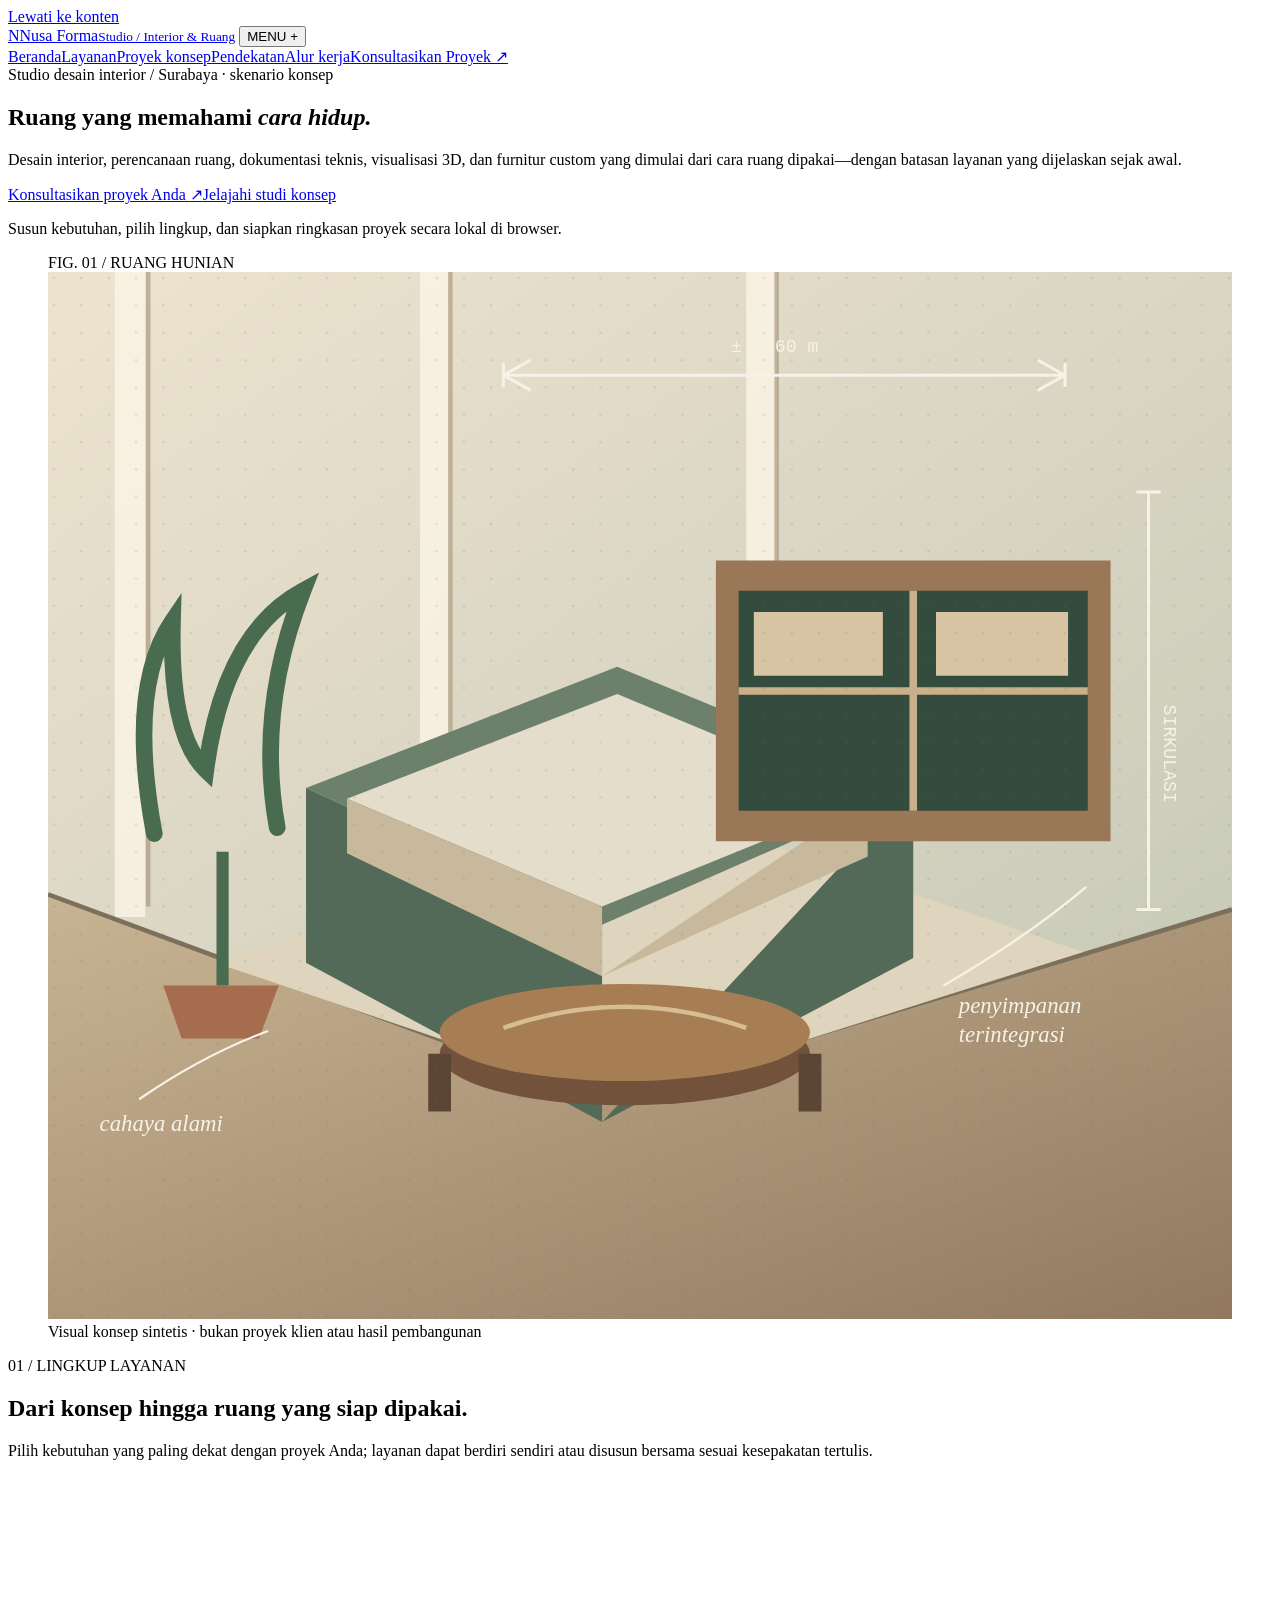
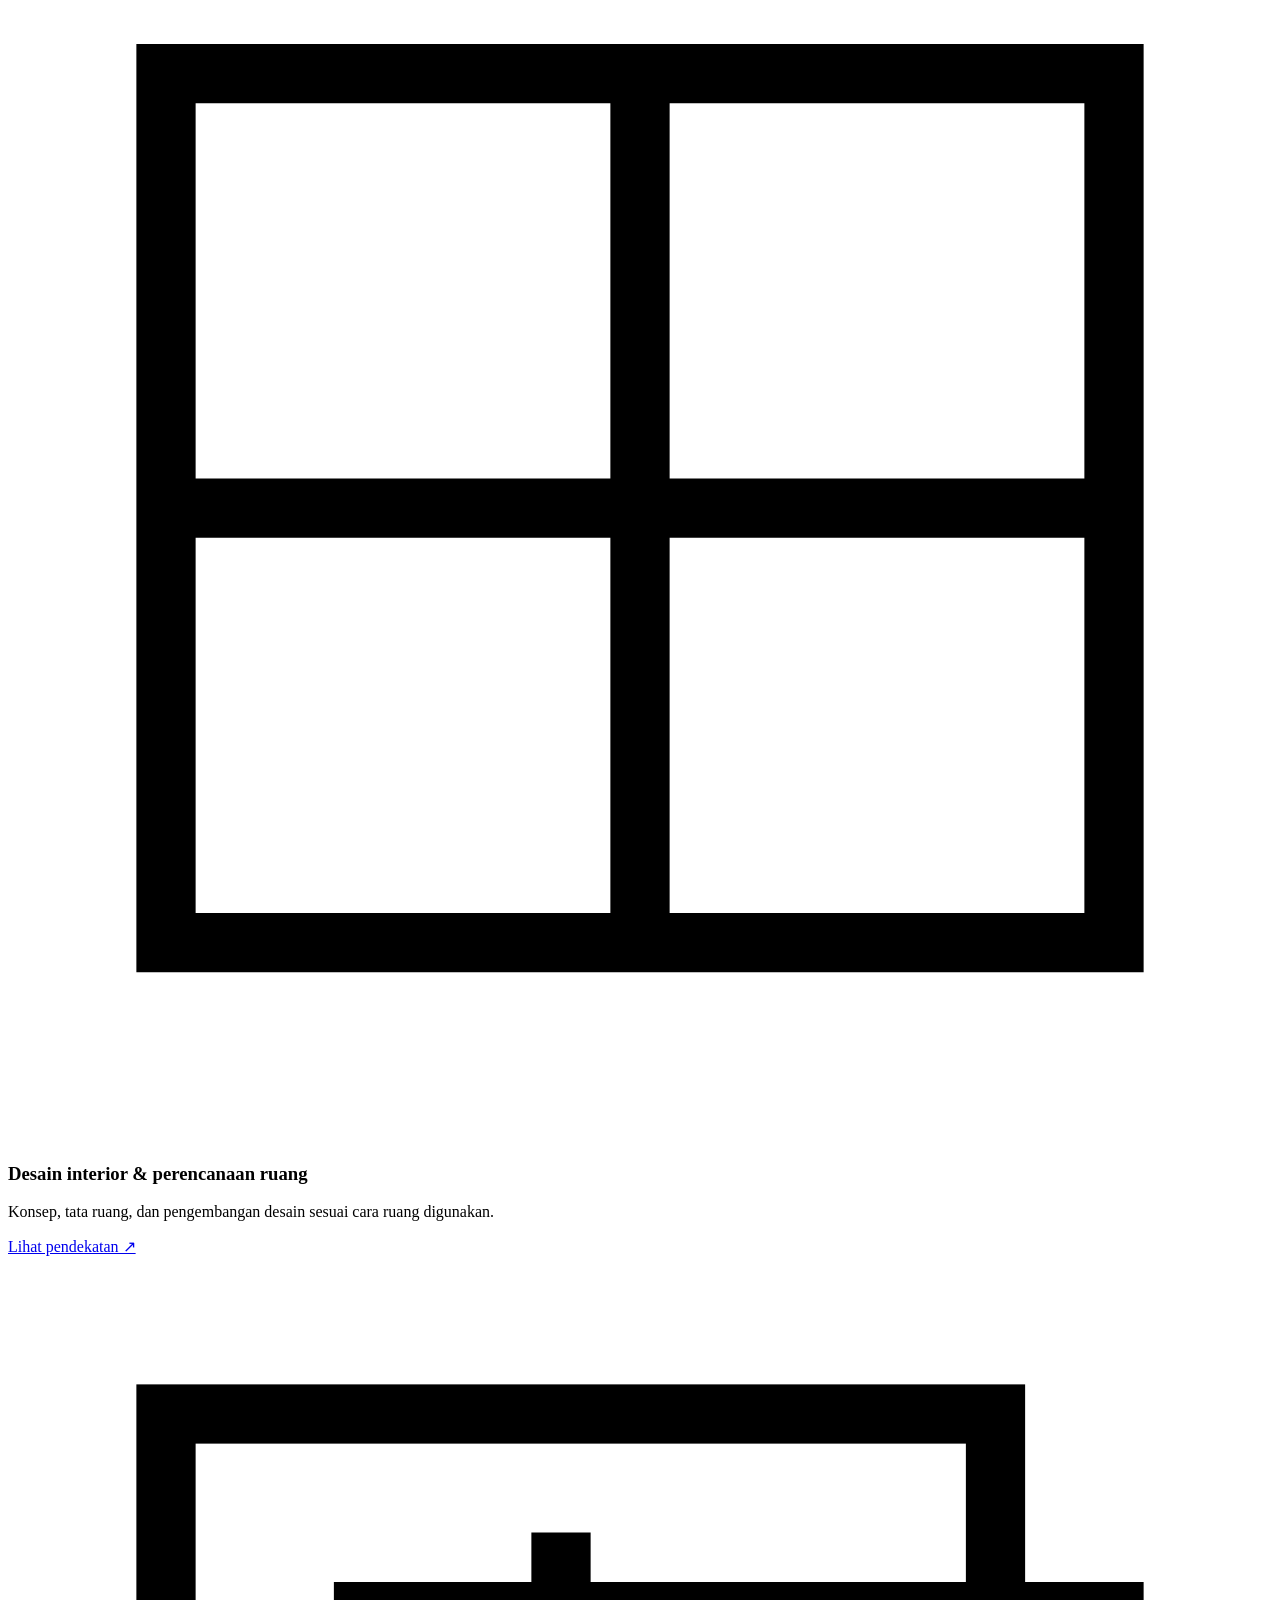
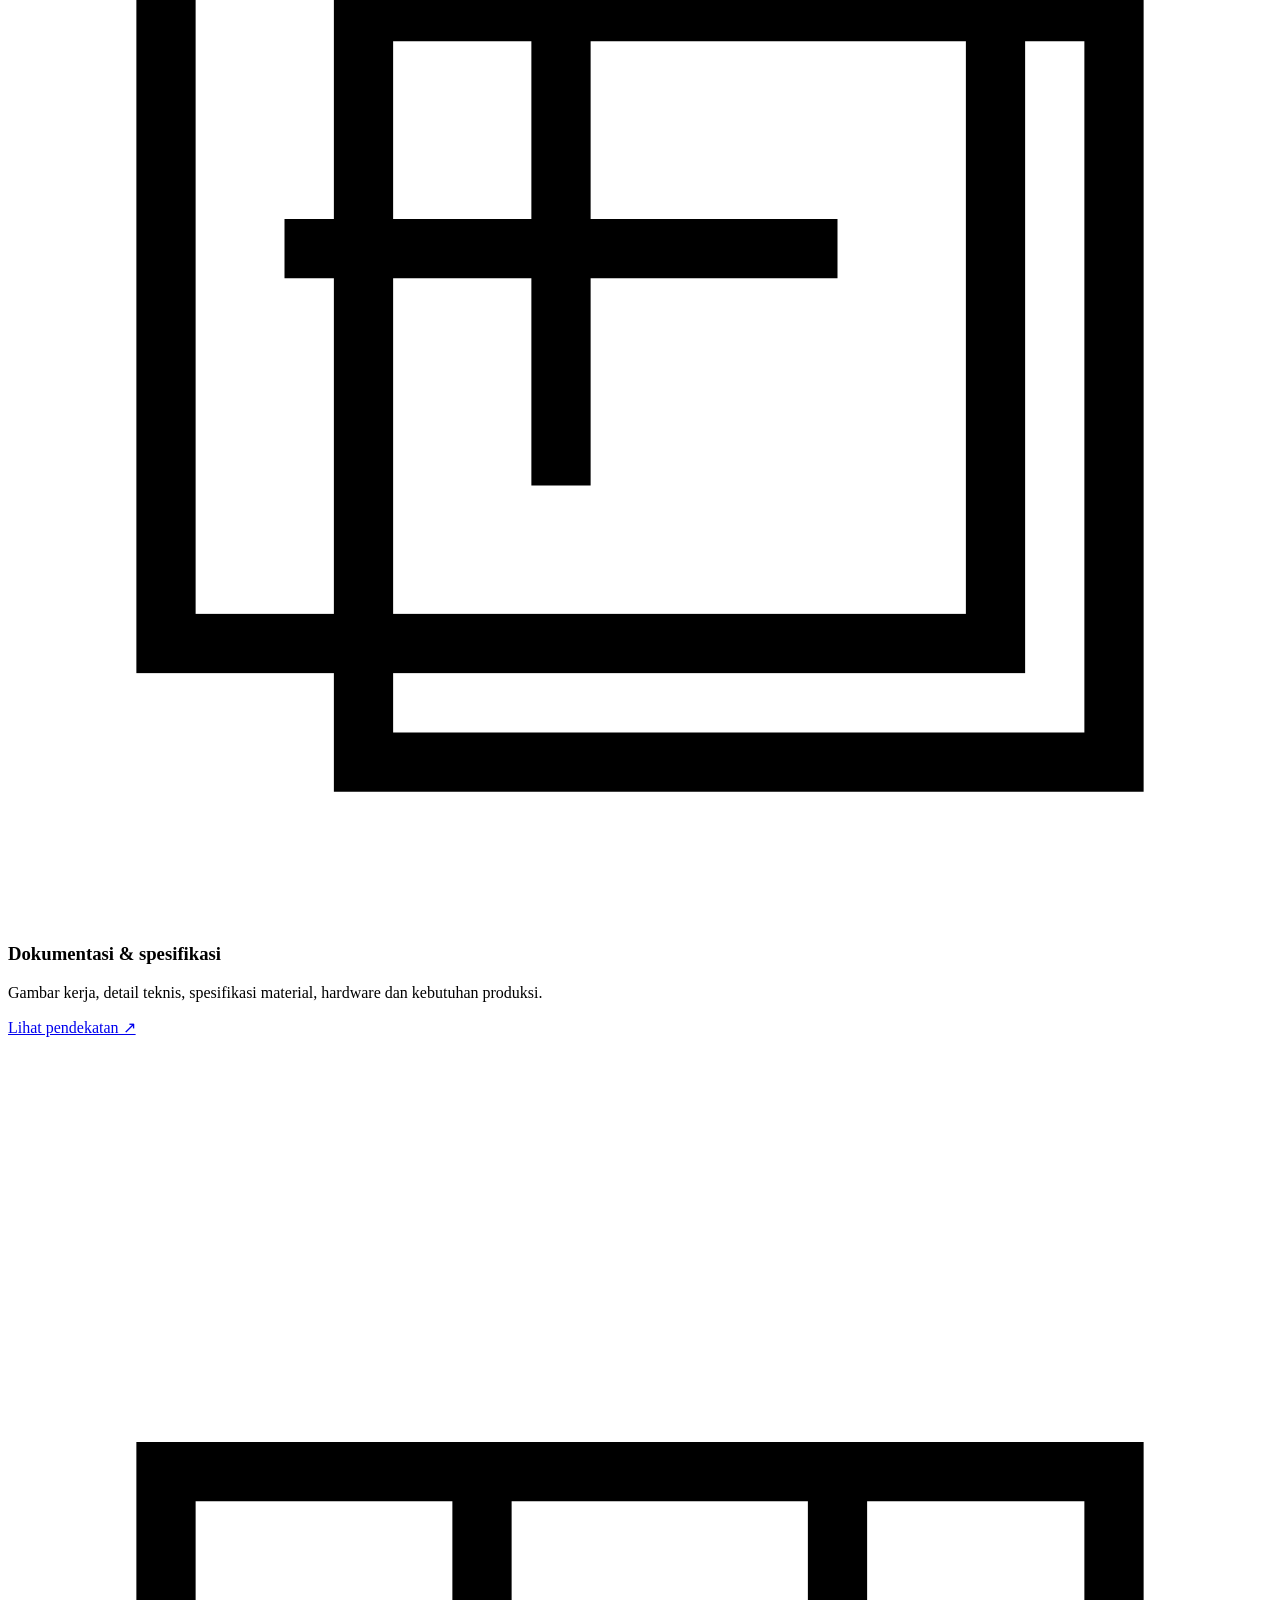
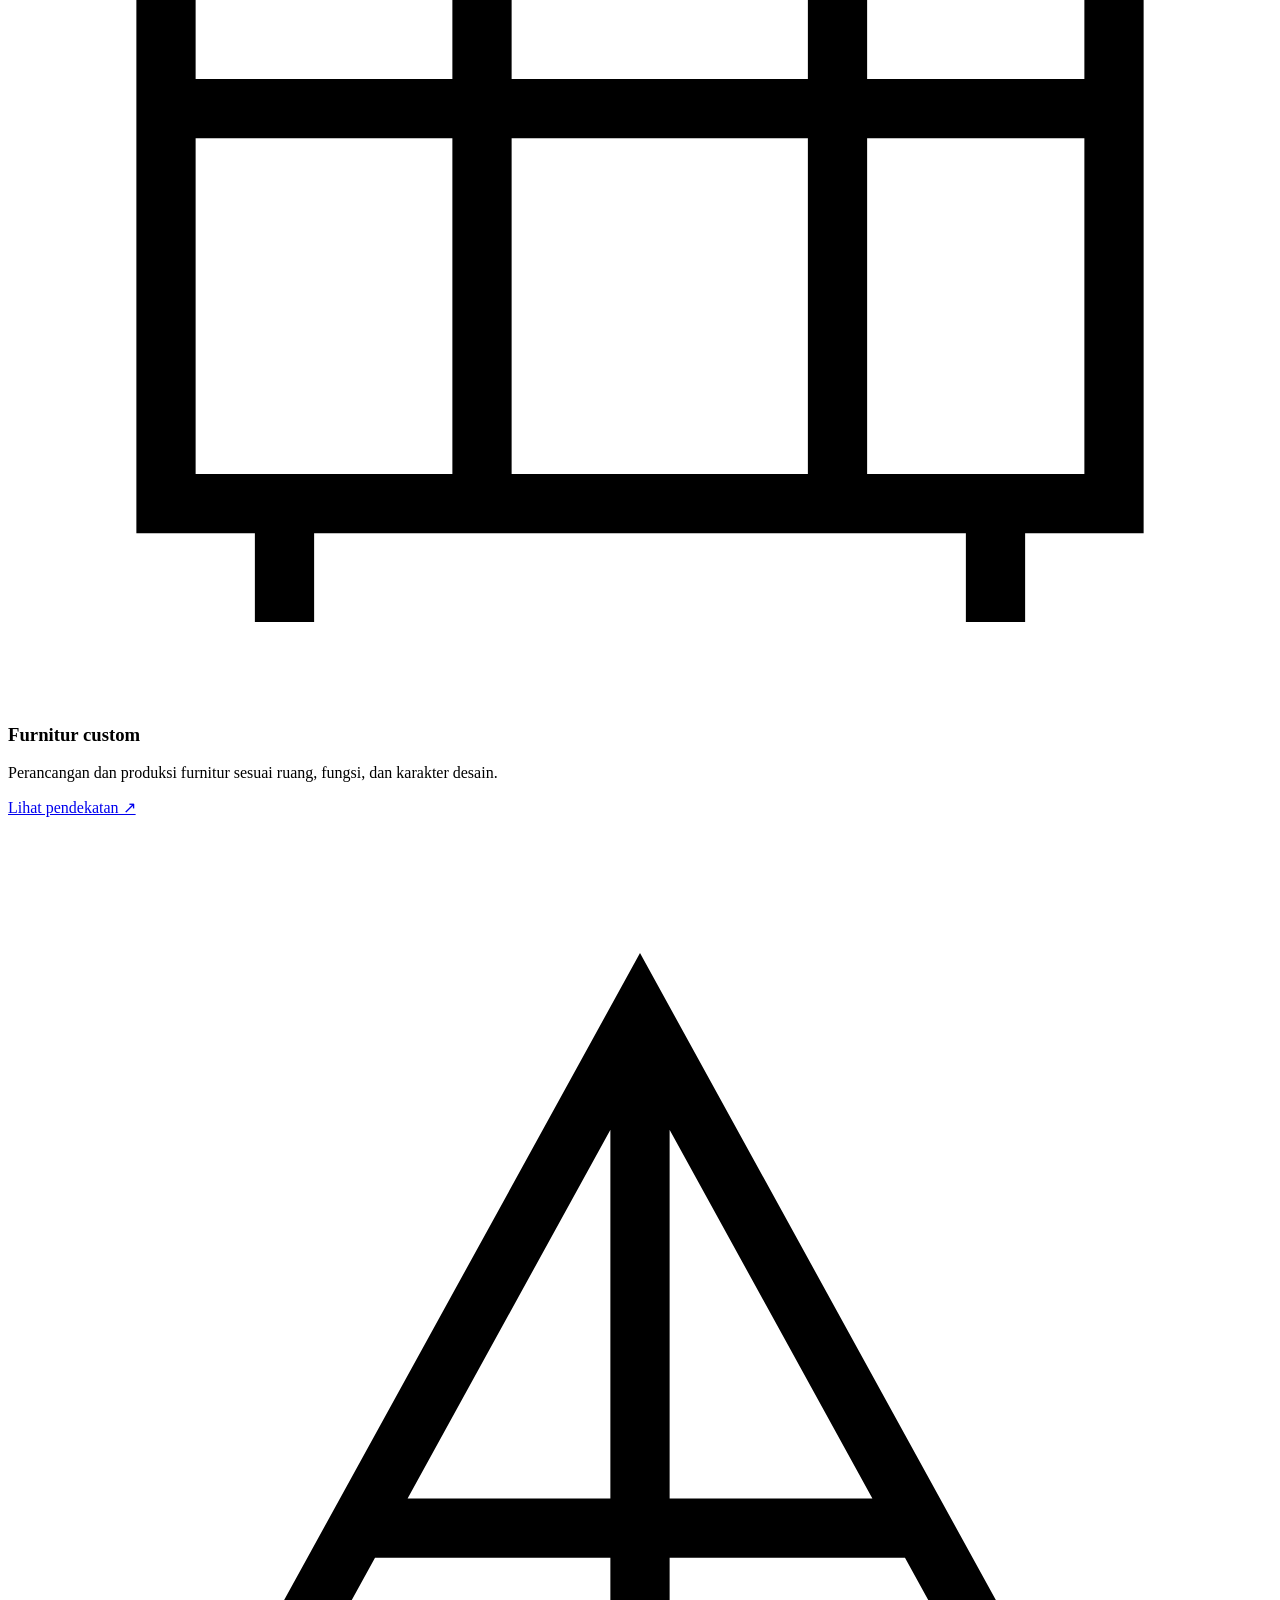
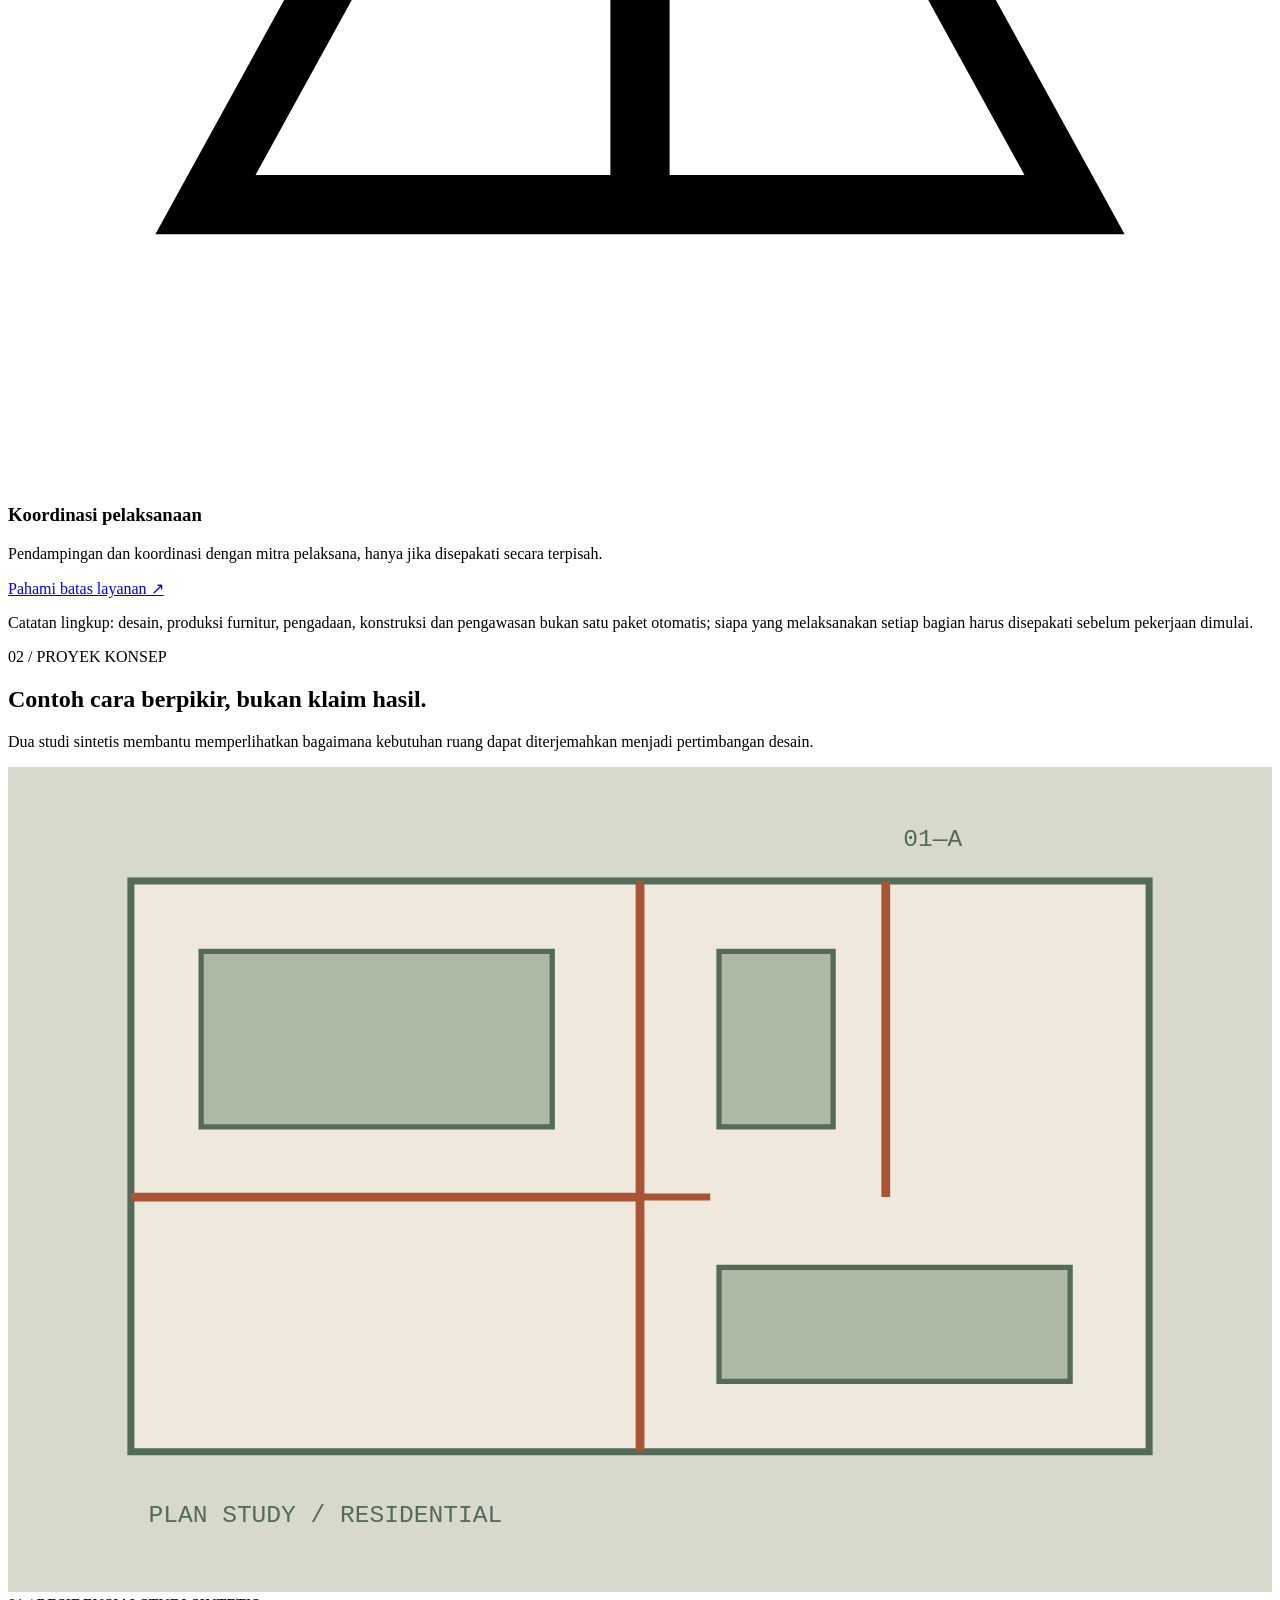
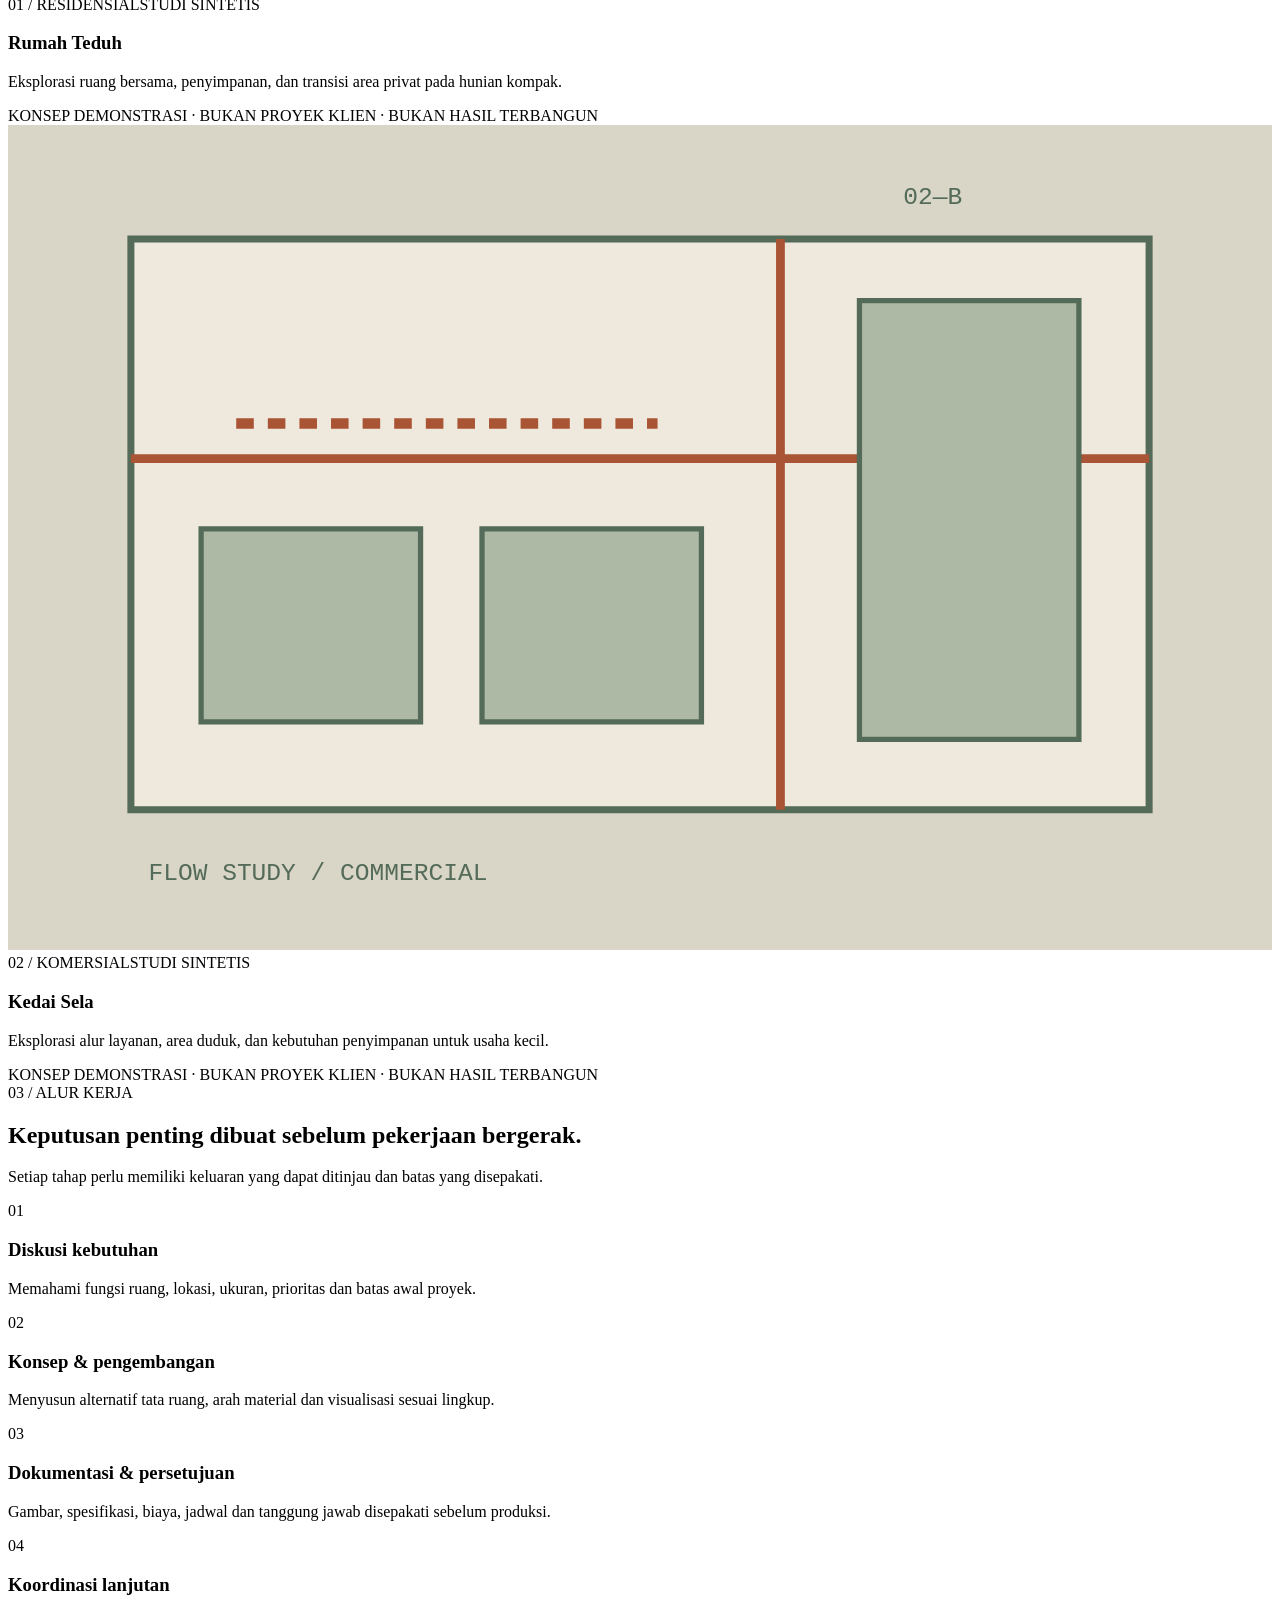
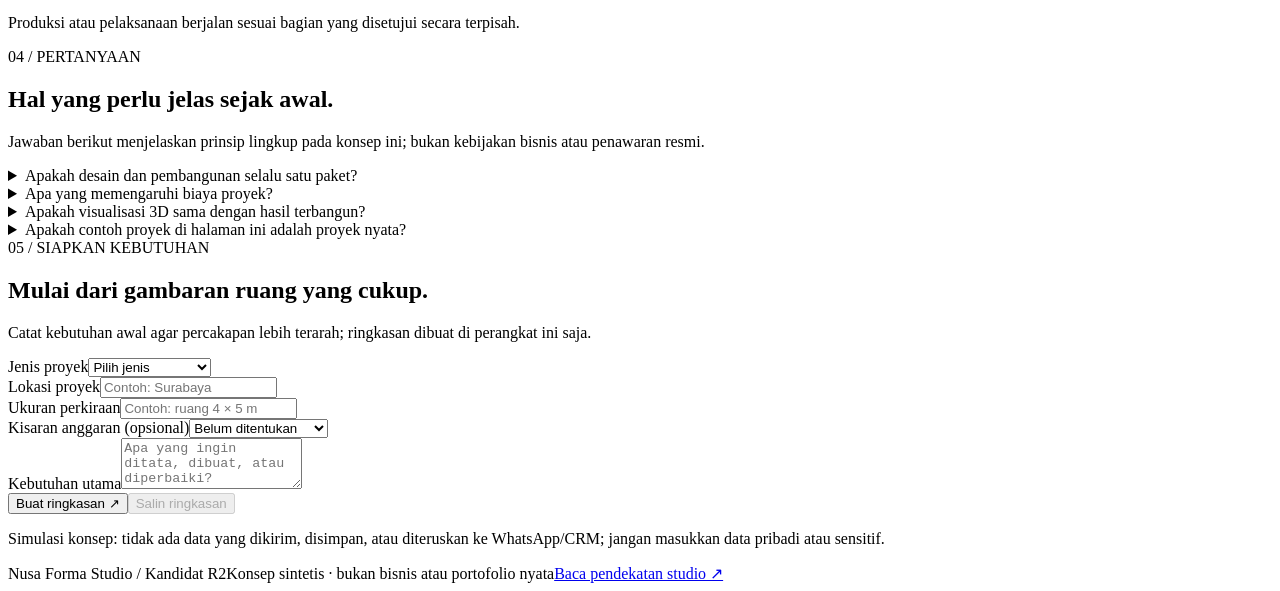
==== index.html @ 85102ec2 "R4: build index.html" ====
<!doctype html>
<html lang="id">
<head>
<meta charset="utf-8"><meta name="viewport" content="width=device-width,initial-scale=1">
<meta name="ades-r2-candidate" content="NUSA-FORMA-R2-01 / Ruang yang Memahami Cara Hidup"><meta name="robots" content="noindex,nofollow">
<meta name="ades-prd" content="NUSA-FORMA-PRD-0.1"><meta name="ades-research" content="Frozen 2026-11-23">
<meta name="description" content="Konsep desain interior, perencanaan ruang, dokumentasi teknis, visualisasi 3D dan furnitur custom dengan lingkup yang dijelaskan secara terbuka.">
<title>Nusa Forma Studio — Ruang yang Memahami Cara Hidup</title>
<link rel="stylesheet" href="styles.css">
<script src="script.js" defer></script>
</head>
<body>
<a class="skip-link" href="#main">Lewati ke konten</a>
<header class="site-header">
 <div class="wrap nav">
  <a class="wordmark" href="index.html" aria-label="Nusa Forma Studio, beranda"><span class="wordmark-symbol" aria-hidden="true"><span>N</span></span><span class="wordmark-text">Nusa Forma<small>Studio / Interior & Ruang</small></span></a>
  <button class="menu-toggle" id="menuToggle" type="button" aria-expanded="false" aria-controls="navLinks">MENU +</button>
  <nav class="nav-links" id="navLinks" aria-label="Navigasi utama">
   <a href="index.html" aria-current="page">Beranda</a><a href="/services/">Layanan</a><a href="/projects/">Proyek konsep</a><a href="/studio/">Pendekatan</a><a href="/process/">Alur kerja</a><a class="nav-cta" href="/contact/">Konsultasikan Proyek ↗</a>
  </nav>
 </div><div class="reading-line" aria-hidden="true"><span id="readingProgress"></span></div>
</header>
<main id="main">
<section class="wrap hero" id="home">
 <div class="hero-copy" data-reveal>
  <div class="eyebrow">Studio desain interior / Surabaya · skenario konsep</div>
  <h1>Ruang yang memahami <em>cara hidup.</em></h1>
  <p class="hero-lede">Desain interior, perencanaan ruang, dokumentasi teknis, visualisasi 3D, dan furnitur custom yang dimulai dari cara ruang dipakai—dengan batasan layanan yang dijelaskan sejak awal.</p>
  <div class="hero-actions"><a class="button" href="#contact">Konsultasikan proyek Anda <span aria-hidden="true">↗</span></a><a class="button secondary" href="#projects">Jelajahi studi konsep</a></div>
  <p class="hero-aside">Susun kebutuhan, pilih lingkup, dan siapkan ringkasan proyek secara lokal di browser.</p>
 </div>
 <figure class="hero-art" data-reveal>
  <span class="art-label">FIG. 01 / RUANG HUNIAN</span>
  <svg viewBox="0 0 780 690" role="img" aria-labelledby="heroTitle heroDesc">
   <title id="heroTitle">Ilustrasi ruang keluarga konseptual</title><desc id="heroDesc">Ruang keluarga dengan cahaya alami, bukaan lebar, kabinet built-in, meja rendah dan tanaman; dilengkapi garis anotasi dimensi sebagai visual konseptual.</desc>
   <defs><linearGradient id="wall" x1="0" y1="0" x2="1" y2="1"><stop stop-color="#eee3cf"/><stop offset="1" stop-color="#c5c9b7"/></linearGradient><linearGradient id="floor" x1="0" y1="0" x2="1" y2="1"><stop stop-color="#c8b493"/><stop offset="1" stop-color="#92795e"/></linearGradient><pattern id="texture" width="18" height="18" patternUnits="userSpaceOnUse"><circle cx="4" cy="4" r=".8" fill="#61725f" opacity=".18"/></pattern></defs>
   <rect width="780" height="690" fill="#d5d8ca"/><path d="M0 0H780V420L365 545 0 410Z" fill="url(#wall)"/>
   <path d="M54 0V425M255 0V485M470 0V450" stroke="#fbf4e5" stroke-width="20" opacity=".85"/><path d="M66 0V418M265 0V480M480 0V445" stroke="#9b886c" stroke-width="3" opacity=".55"/>
   <path d="M0 410 365 545 780 420V690H0Z" fill="url(#floor)"/><path d="M0 410 365 545 780 420" fill="none" stroke="#7b705c" stroke-width="3"/>
   <path d="M110 455 376 545 682 448 410 355Z" fill="#dfd4bd"/><path d="M170 340 375 260 570 340 365 430Z" fill="#6c806c"/><path d="M170 340V455L365 560V430M570 340V452L365 560" fill="#526a57"/><path d="M197 347 375 278 540 347 365 418Z" fill="#e5ddcb"/><path d="M197 347V383L365 464V418M540 347V385L365 464" fill="#c9b99c"/>
   <path d="M440 190H700V375H440Z" fill="#9a7757"/><path d="M455 210H685V355H455Z" fill="#344c3d"/><path d="M455 276H685M570 210V355" stroke="#c7b08a" stroke-width="5"/><path d="M465 224H550V266H465ZM585 224H672V266H585Z" fill="#d7c4a3"/>
   <ellipse cx="380" cy="515" rx="122" ry="34" fill="#72523b"/><path d="M258 515V553M502 515V553" stroke="#5b4635" stroke-width="15"/><ellipse cx="380" cy="501" rx="122" ry="32" fill="#a77d54"/><path d="M300 498Q380 470 460 498" fill="none" stroke="#d7bd94" stroke-width="3"/>
   <path d="M70 370q-18-96 12-140q-2 75 22 98q12-90 64-118q-31 79-17 156" fill="none" stroke="#496b4f" stroke-width="11" stroke-linecap="round"/><path d="M115 382V470" stroke="#496b4f" stroke-width="8"/><path d="M76 470H152L139 505H88Z" fill="#a56c4d"/>
   <rect width="780" height="690" fill="url(#texture)"/>
   <g stroke="#f7f2e8" stroke-width="2" fill="none"><path d="M300 68H670M300 60V76M670 60V76"/><path d="M300 68 318 58M300 68 318 78M670 68 652 58M670 68 652 78"/><path d="M725 145V420M717 145H733M717 420H733"/></g>
   <g fill="#f7f2e8" font-family="monospace" font-size="12"><text x="450" y="53">± 3.60 m</text><text x="735" y="285" transform="rotate(90 735 285)">SIRKULASI</text></g>
   <g stroke="#f7f2e8" stroke-width="1.5" fill="none"><path d="M590 470Q645 438 684 405"/><path d="M60 545Q102 516 145 500"/></g><g fill="#f7f2e8" font-family="Georgia,serif" font-style="italic" font-size="15"><text x="600" y="488">penyimpanan</text><text x="600" y="507">terintegrasi</text><text x="34" y="566">cahaya alami</text></g>
  </svg>
  <figcaption class="art-caption">Visual konsep sintetis · bukan proyek klien atau hasil pembangunan</figcaption>
 </figure>
</section>

<section class="band" id="services">
 <div class="wrap">
  <div class="section-heading"><div class="section-index">01 / LINGKUP LAYANAN</div><div><h2>Dari konsep hingga ruang yang siap dipakai.</h2><p>Pilih kebutuhan yang paling dekat dengan proyek Anda; layanan dapat berdiri sendiri atau disusun bersama sesuai kesepakatan tertulis.</p></div></div>
  <div class="service-grid">
   <article class="service-card" data-reveal><div class="service-icon"><svg viewBox="0 0 32 32" fill="none" stroke="currentColor" stroke-width="1.5"><path d="M4 5h24v22H4zM4 16h12V5M16 16h12M16 16v11"/></svg></div><h3>Desain interior & perencanaan ruang</h3><p>Konsep, tata ruang, dan pengembangan desain sesuai cara ruang digunakan.</p><a class="text-link" href="studio.html#scope">Lihat pendekatan ↗</a></article>
   <article class="service-card" data-reveal><div class="service-icon"><svg viewBox="0 0 32 32" fill="none" stroke="currentColor" stroke-width="1.5"><rect x="4" y="4" width="21" height="21"/><path d="M9 9h19v19H9zM7 15h14M14 7v14"/></svg></div><h3>Dokumentasi & spesifikasi</h3><p>Gambar kerja, detail teknis, spesifikasi material, hardware dan kebutuhan produksi.</p><a class="text-link" href="studio.html#scope">Lihat pendekatan ↗</a></article>
   <article class="service-card" data-reveal><div class="service-icon"><svg viewBox="0 0 32 32" fill="none" stroke="currentColor" stroke-width="1.5"><path d="M4 11h24v16H4zM4 17h24M12 11v16M21 11v16M7 27v3M25 27v3"/></svg></div><h3>Furnitur custom</h3><p>Perancangan dan produksi furnitur sesuai ruang, fungsi, dan karakter desain.</p><a class="text-link" href="studio.html#scope">Lihat pendekatan ↗</a></article>
   <article class="service-card" data-reveal><div class="service-icon"><svg viewBox="0 0 32 32" fill="none" stroke="currentColor" stroke-width="1.5"><path d="M5 25 16 5l11 20H5ZM16 5v20M9 18h14"/></svg></div><h3>Koordinasi pelaksanaan</h3><p>Pendampingan dan koordinasi dengan mitra pelaksana, hanya jika disepakati secara terpisah.</p><a class="text-link" href="studio.html#scope">Pahami batas layanan ↗</a></article>
  </div>
  <p class="scope-note">Catatan lingkup: desain, produksi furnitur, pengadaan, konstruksi dan pengawasan bukan satu paket otomatis; siapa yang melaksanakan setiap bagian harus disepakati sebelum pekerjaan dimulai.</p>
 </div>
</section>

<section class="band" id="projects">
 <div class="wrap">
  <div class="section-heading"><div class="section-index">02 / PROYEK KONSEP</div><div><h2>Contoh cara berpikir, bukan klaim hasil.</h2><p>Dua studi sintetis membantu memperlihatkan bagaimana kebutuhan ruang dapat diterjemahkan menjadi pertimbangan desain.</p></div></div>
  <div class="project-grid">
   <article class="project-card" data-reveal><div class="project-visual"><svg viewBox="0 0 720 470" role="img" aria-labelledby="homeProjectTitle"><title id="homeProjectTitle">Diagram konseptual Rumah Teduh</title><rect width="720" height="470" fill="#d7d9cd"/><path d="M70 65H650V390H70Z" fill="#eee9dc" stroke="#536b58" stroke-width="4"/><path d="M360 65V390M70 245H360M500 65V245" stroke="#a95434" stroke-width="5"/><path d="M110 105H310V205H110ZM405 105H470V205H405ZM405 285H605V350H405Z" fill="#aeb9a5" stroke="#536b58" stroke-width="3"/><path d="M360 245h40M360 225v40" stroke="#a95434" stroke-width="4"/><g fill="#536b58" font-family="monospace" font-size="14"><text x="80" y="430">PLAN STUDY / RESIDENTIAL</text><text x="510" y="45">01—A</text></g></svg></div><div class="project-copy"><div class="project-meta"><span>01 / RESIDENSIAL</span><span>STUDI SINTETIS</span></div><h3>Rumah Teduh</h3><p>Eksplorasi ruang bersama, penyimpanan, dan transisi area privat pada hunian kompak.</p><div class="demo-label">KONSEP DEMONSTRASI · BUKAN PROYEK KLIEN · BUKAN HASIL TERBANGUN</div></div></article>
   <article class="project-card" data-reveal><div class="project-visual"><svg viewBox="0 0 720 470" role="img" aria-labelledby="commercialProjectTitle"><title id="commercialProjectTitle">Diagram konseptual Kedai Sela</title><rect width="720" height="470" fill="#d9d5c7"/><path d="M70 65H650V390H70Z" fill="#eee9dc" stroke="#536b58" stroke-width="4"/><path d="M70 190H650M440 65V390" stroke="#a95434" stroke-width="5"/><path d="M110 230H235V340H110ZM270 230H395V340H270ZM485 100H610V350H485Z" fill="#aeb9a5" stroke="#536b58" stroke-width="3"/><path d="M130 170H370" stroke="#a95434" stroke-width="6" stroke-dasharray="10 8"/><g fill="#536b58" font-family="monospace" font-size="14"><text x="80" y="430">FLOW STUDY / COMMERCIAL</text><text x="510" y="45">02—B</text></g></svg></div><div class="project-copy"><div class="project-meta"><span>02 / KOMERSIAL</span><span>STUDI SINTETIS</span></div><h3>Kedai Sela</h3><p>Eksplorasi alur layanan, area duduk, dan kebutuhan penyimpanan untuk usaha kecil.</p><div class="demo-label">KONSEP DEMONSTRASI · BUKAN PROYEK KLIEN · BUKAN HASIL TERBANGUN</div></div></article>
  </div>
 </div>
</section>

<section class="band" id="process">
 <div class="wrap">
  <div class="section-heading"><div class="section-index">03 / ALUR KERJA</div><div><h2>Keputusan penting dibuat sebelum pekerjaan bergerak.</h2><p>Setiap tahap perlu memiliki keluaran yang dapat ditinjau dan batas yang disepakati.</p></div></div>
  <div class="process-grid">
   <article class="process-step" data-reveal><span class="number">01</span><h3>Diskusi kebutuhan</h3><p>Memahami fungsi ruang, lokasi, ukuran, prioritas dan batas awal proyek.</p></article>
   <article class="process-step" data-reveal><span class="number">02</span><h3>Konsep & pengembangan</h3><p>Menyusun alternatif tata ruang, arah material dan visualisasi sesuai lingkup.</p></article>
   <article class="process-step" data-reveal><span class="number">03</span><h3>Dokumentasi & persetujuan</h3><p>Gambar, spesifikasi, biaya, jadwal dan tanggung jawab disepakati sebelum produksi.</p></article>
   <article class="process-step" data-reveal><span class="number">04</span><h3>Koordinasi lanjutan</h3><p>Produksi atau pelaksanaan berjalan sesuai bagian yang disetujui secara terpisah.</p></article>
  </div>
 </div>
</section>

<section class="band" id="faq">
 <div class="wrap">
  <div class="section-heading"><div class="section-index">04 / PERTANYAAN</div><div><h2>Hal yang perlu jelas sejak awal.</h2><p>Jawaban berikut menjelaskan prinsip lingkup pada konsep ini; bukan kebijakan bisnis atau penawaran resmi.</p></div></div>
  <div class="faq-list">
   <details><summary>Apakah desain dan pembangunan selalu satu paket?</summary><p>Tidak. Konsultasi, desain, dokumentasi, produksi furnitur, dan koordinasi pelaksanaan dapat menjadi lingkup berbeda; setiap bagian perlu dijelaskan dan disetujui.</p></details>
   <details><summary>Apa yang memengaruhi biaya proyek?</summary><p>Ukuran ruang, kompleksitas, tingkat detail, material, hardware, furnitur custom, kondisi lokasi dan kebutuhan pelaksanaan. Angka final hanya dapat ditentukan setelah lingkup dipahami.</p></details>
   <details><summary>Apakah visualisasi 3D sama dengan hasil terbangun?</summary><p>Tidak. Visualisasi membantu menjelaskan konsep dan keputusan desain; hasil fisik bergantung pada spesifikasi, material, proses produksi dan pelaksanaan yang disepakati.</p></details>
   <details><summary>Apakah contoh proyek di halaman ini adalah proyek nyata?</summary><p>Bukan. Rumah Teduh dan Kedai Sela adalah konsep demonstrasi sintetis, bukan proyek klien dan bukan dokumentasi hasil terbangun.</p></details>
  </div>
 </div>
</section>

<section class="contact-band" id="contact">
 <div class="wrap contact-layout">
  <div><div class="section-index">05 / SIAPKAN KEBUTUHAN</div><h2>Mulai dari gambaran ruang yang cukup.</h2><p class="intro">Catat kebutuhan awal agar percakapan lebih terarah; ringkasan dibuat di perangkat ini saja.</p></div>
  <div class="inquiry-form" id="inquiryForm" role="group" aria-label="Persiapan ringkasan kebutuhan proyek">
   <div class="field"><label for="projectType">Jenis proyek</label><select id="projectType" required><option value="">Pilih jenis</option><option>Hunian</option><option>Ruang komersial</option><option>Furnitur custom</option><option>Konsultasi awal</option></select></div>
   <div class="field"><label for="location">Lokasi proyek</label><input id="location" type="text" placeholder="Contoh: Surabaya" required></div>
   <div class="field"><label for="size">Ukuran perkiraan</label><input id="size" type="text" placeholder="Contoh: ruang 4 × 5 m" required></div>
   <div class="field"><label for="budget">Kisaran anggaran (opsional)</label><select id="budget"><option value="">Belum ditentukan</option><option>Di bawah Rp25 juta</option><option>Rp25–50 juta</option><option>Rp50–100 juta</option><option>Di atas Rp100 juta</option><option>Ingin dibahas dulu</option></select></div>
   <div class="field full"><label for="needs">Kebutuhan utama</label><textarea id="needs" rows="3" placeholder="Apa yang ingin ditata, dibuat, atau diperbaiki?" required></textarea></div>
   <div class="inquiry-actions"><button class="button" id="makeSummary" type="button">Buat ringkasan ↗</button><button class="button secondary" id="copySummary" type="button" disabled>Salin ringkasan</button></div>
   <output class="form-status" id="formStatus" aria-live="polite"></output>
   <pre class="inquiry-result" id="inquiryResult" tabindex="-1" hidden></pre>
   <p class="privacy-note">Simulasi konsep: tidak ada data yang dikirim, disimpan, atau diteruskan ke WhatsApp/CRM; jangan masukkan data pribadi atau sensitif.</p>
  </div>
 </div>
</section>
</main>
<footer class="wrap site-footer"><span>Nusa Forma Studio / Kandidat R2</span><span>Konsep sintetis · bukan bisnis atau portofolio nyata</span><a href="studio.html">Baca pendekatan studio ↗</a></footer>
</body></html>
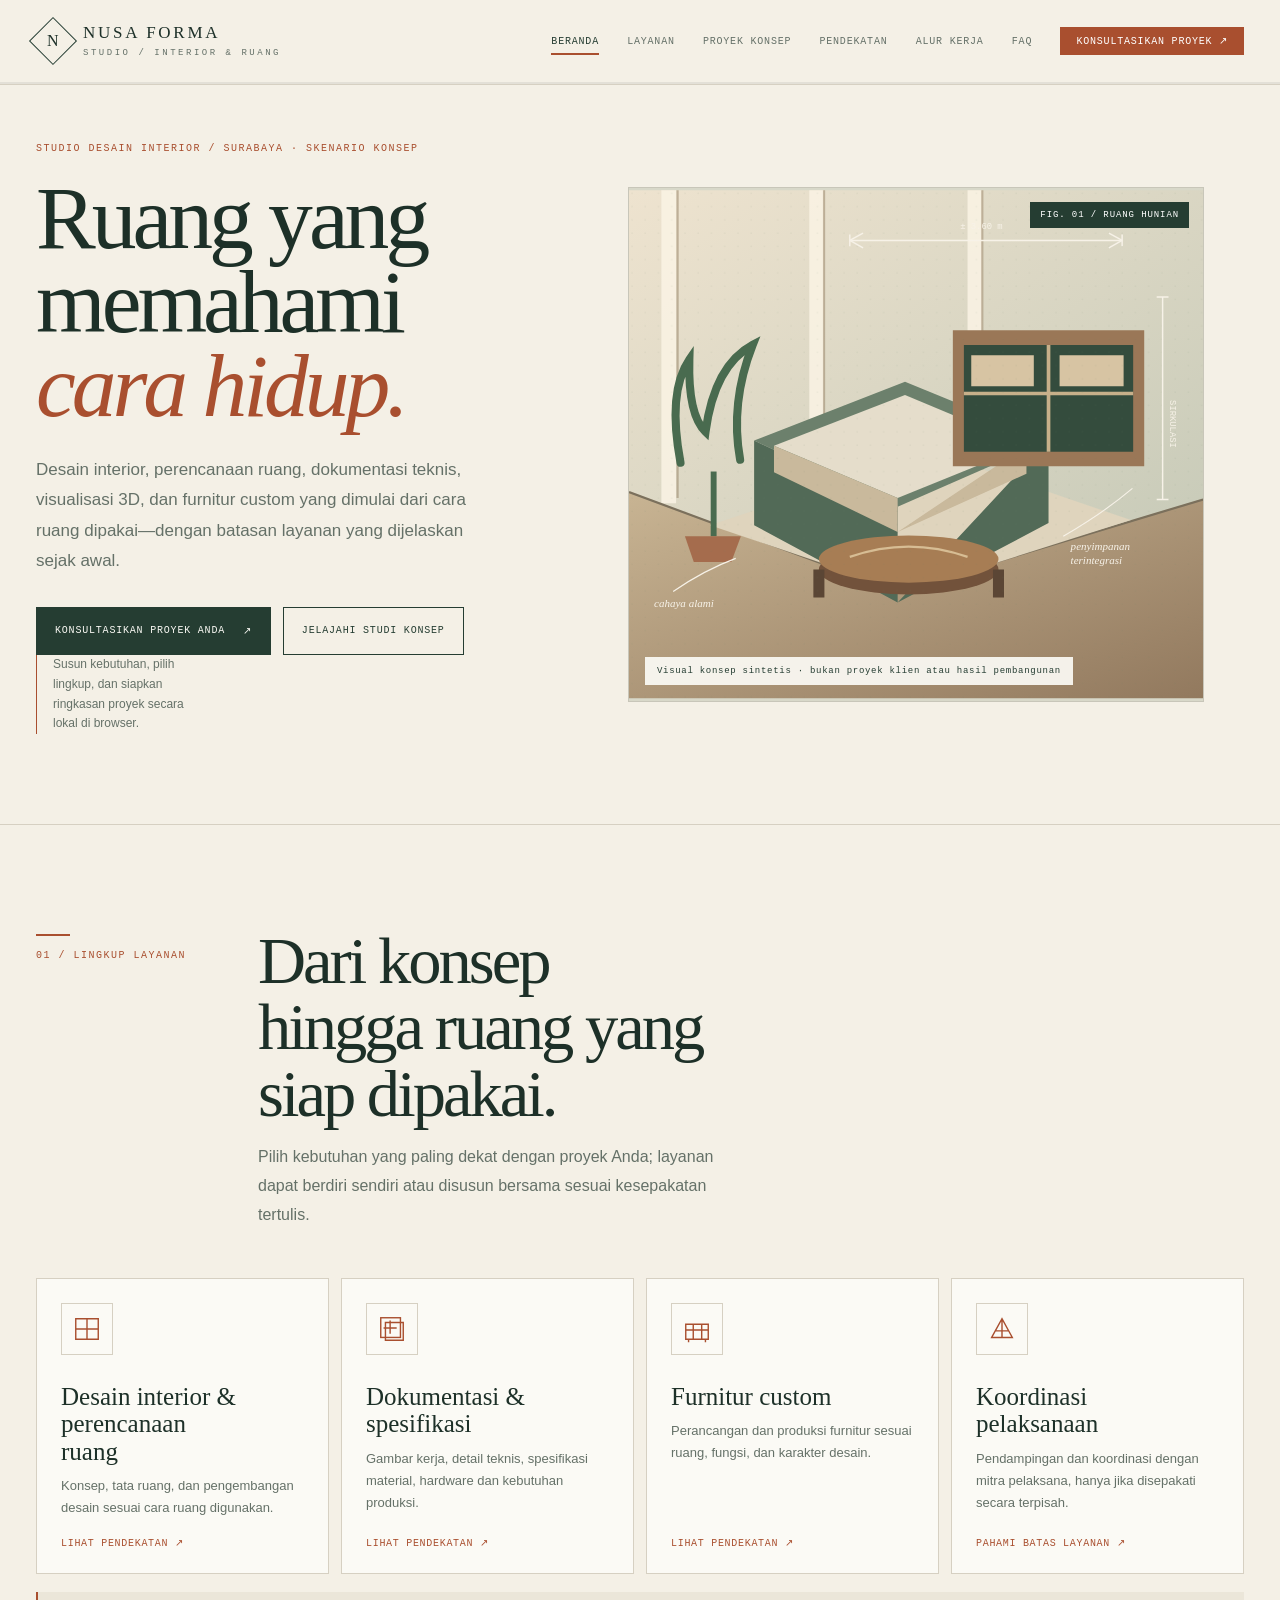
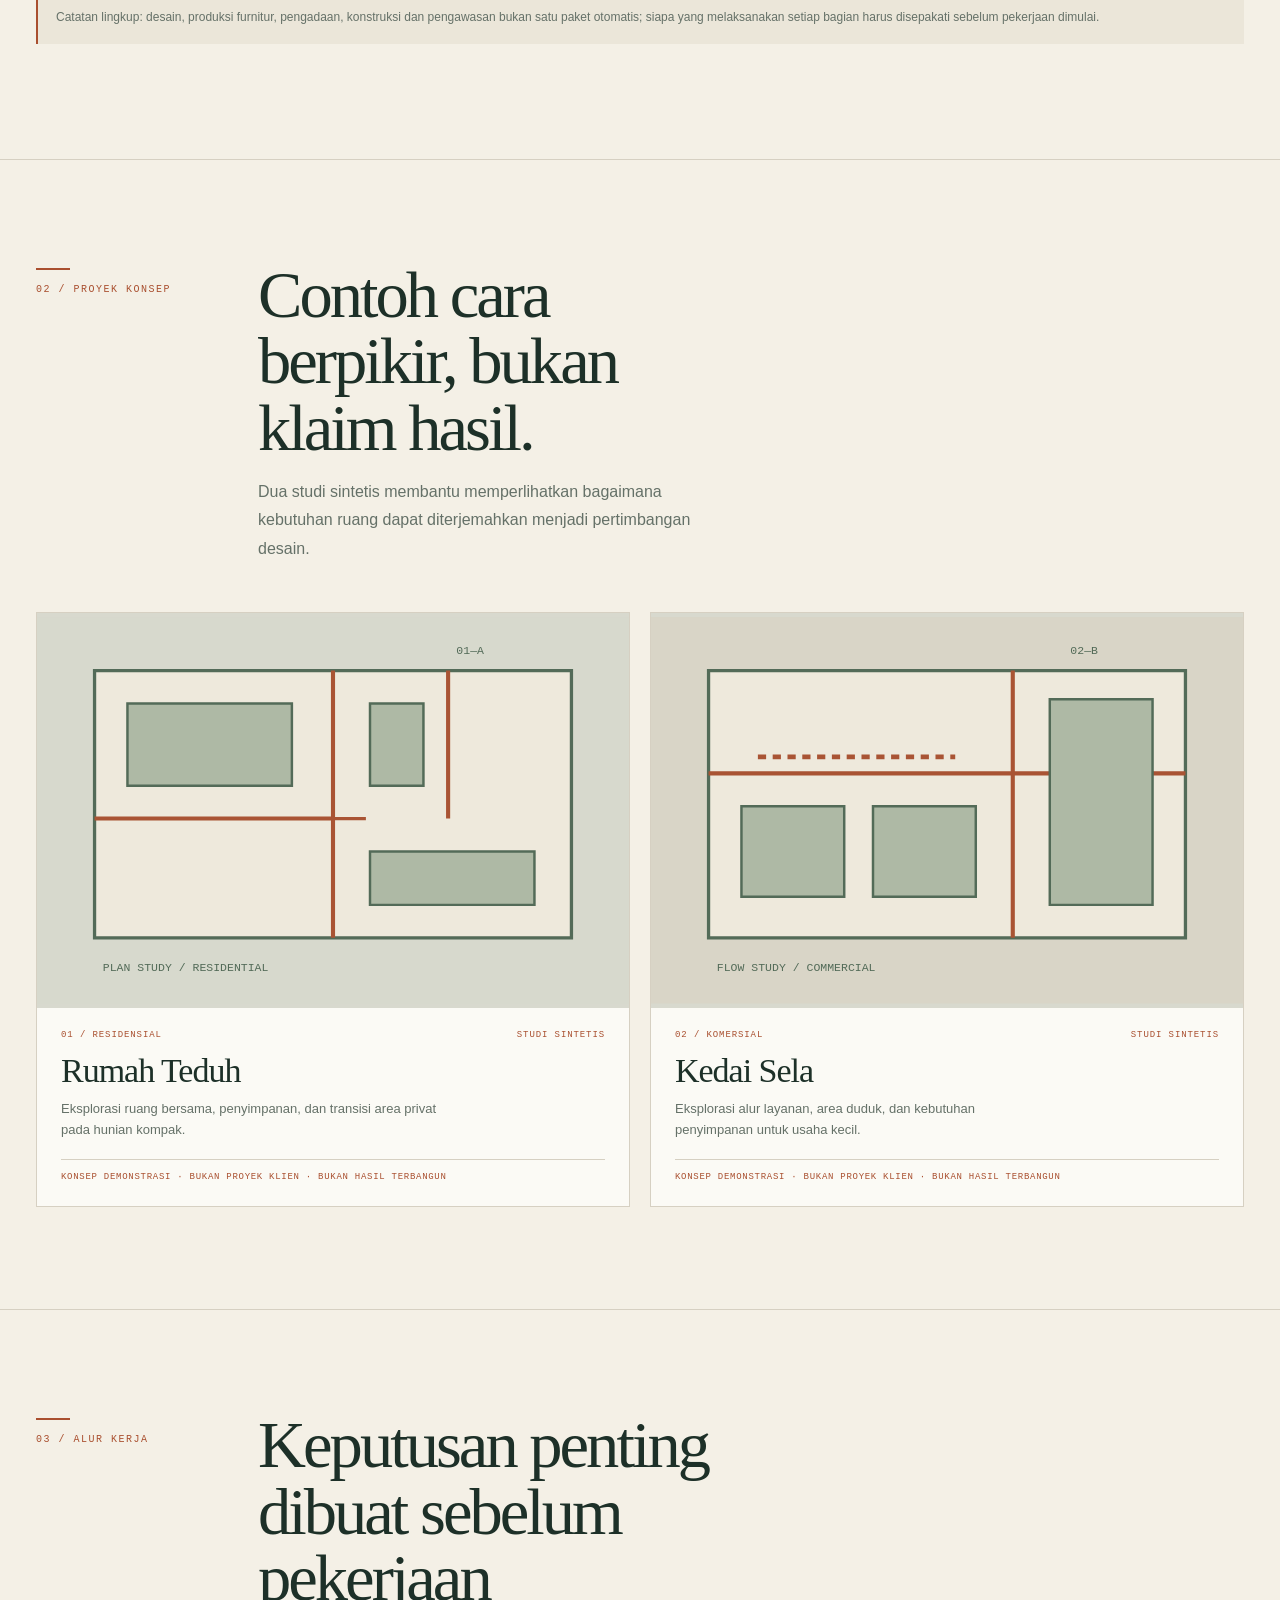
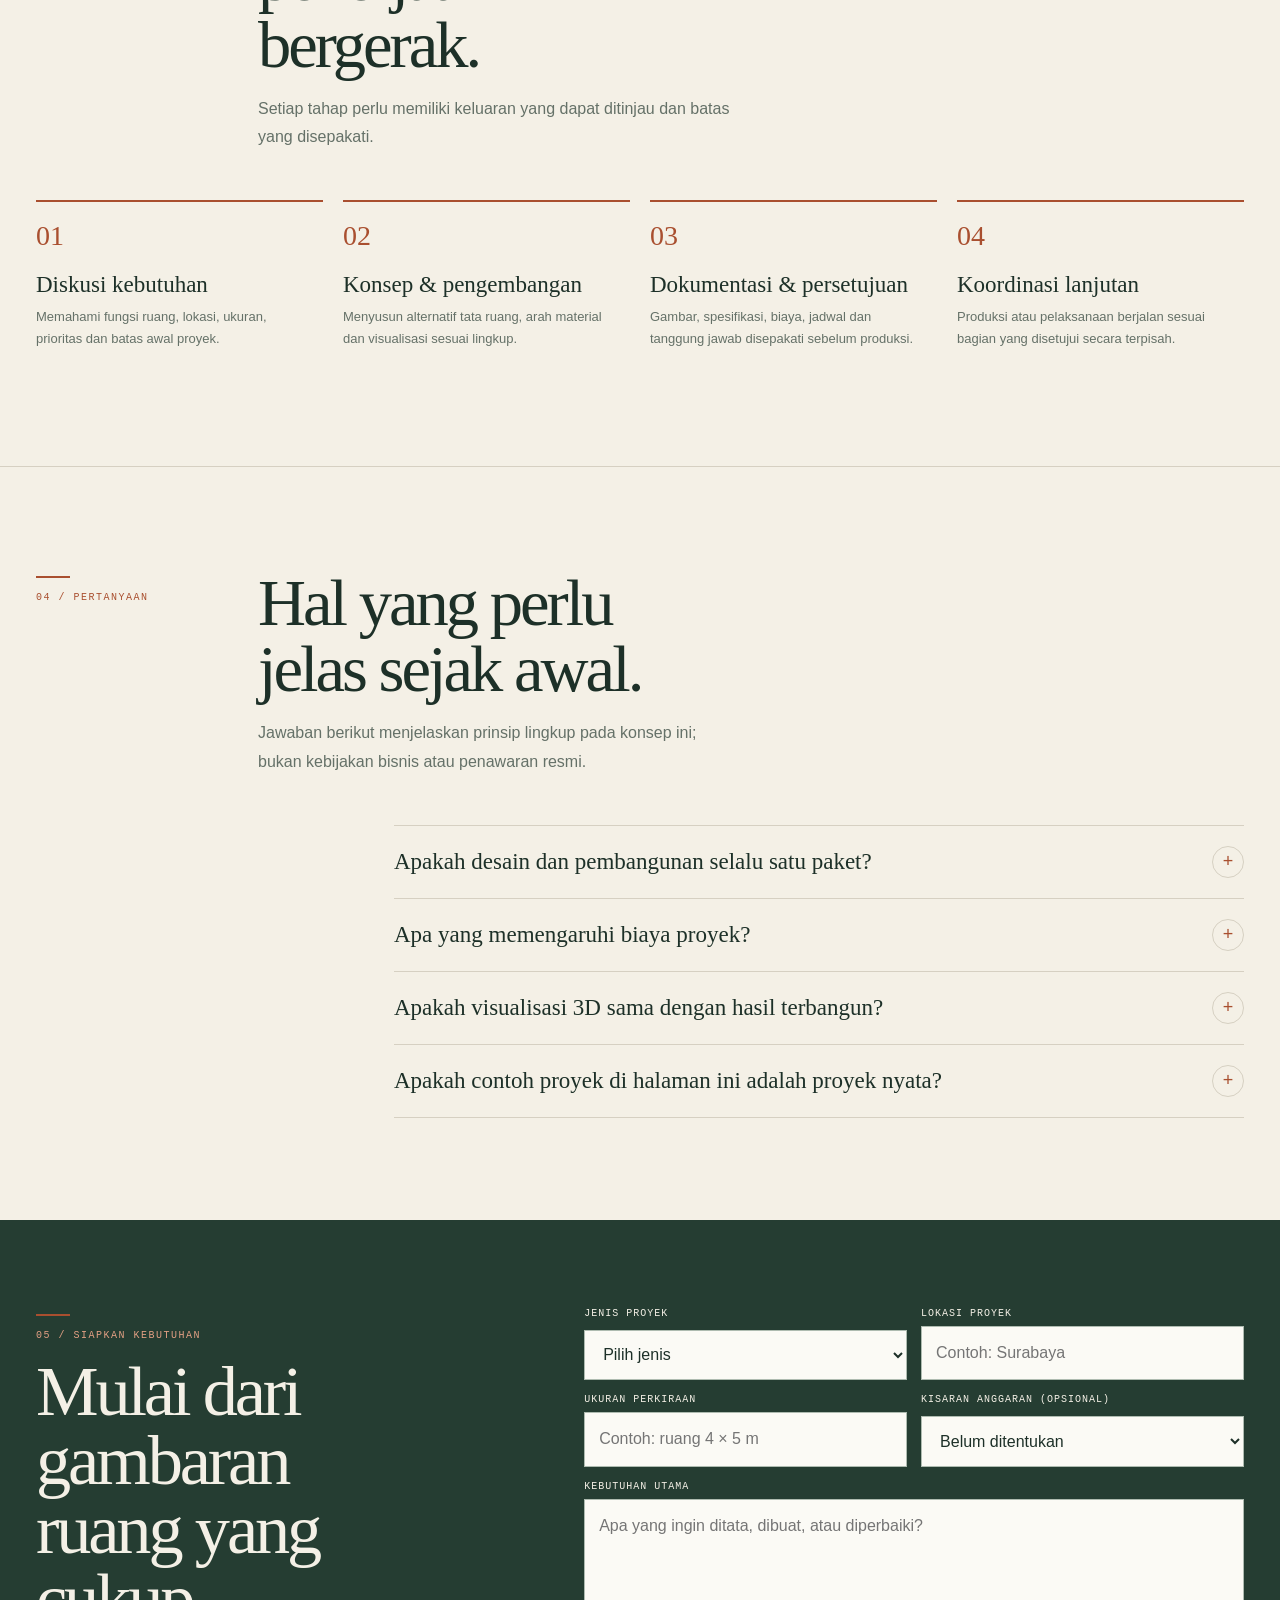
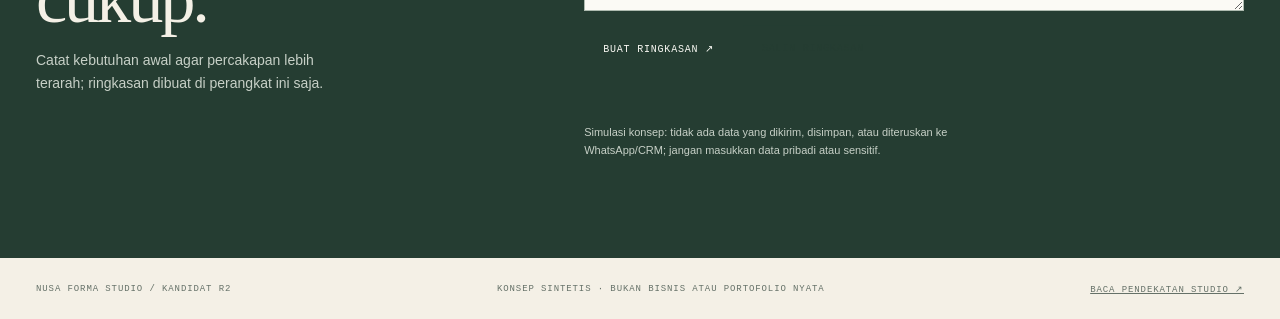
==== commit 8c05b404: "R4 V1: make primary navigation route-complete" ====
--- a/index.html
+++ b/index.html
@@ -16,7 +16,7 @@
   <a class="wordmark" href="index.html" aria-label="Nusa Forma Studio, beranda"><span class="wordmark-symbol" aria-hidden="true"><span>N</span></span><span class="wordmark-text">Nusa Forma<small>Studio / Interior & Ruang</small></span></a>
   <button class="menu-toggle" id="menuToggle" type="button" aria-expanded="false" aria-controls="navLinks">MENU +</button>
   <nav class="nav-links" id="navLinks" aria-label="Navigasi utama">
-   <a href="index.html" aria-current="page">Beranda</a><a href="/services/">Layanan</a><a href="/projects/">Proyek konsep</a><a href="/studio/">Pendekatan</a><a href="/process/">Alur kerja</a><a class="nav-cta" href="/contact/">Konsultasikan Proyek ↗</a>
+   <a href="/" aria-current="page">Beranda</a><a href="/services/">Layanan</a><a href="/projects/">Proyek konsep</a><a href="/studio/">Pendekatan</a><a href="/process/">Alur kerja</a><a href="/faq/">FAQ</a><a class="nav-cta" href="/contact/">Konsultasikan Proyek ↗</a>
   </nav>
  </div><div class="reading-line" aria-hidden="true"><span id="readingProgress"></span></div>
 </header>
--- a/styles.css
+++ b/styles.css
@@ -0,0 +1,158 @@
+:root{
+  color-scheme:light;
+  --ink:#1d3028;--forest:#253d32;--forest-2:#344f40;--paper:#f4f0e6;--paper-2:#ebe6d9;
+  --white:#fbfaf5;--clay:#a94f2f;--clay-soft:#c87956;--sage:#aeb9a5;--line:#d6d0c2;
+  --muted:#657168;--serif:Georgia,"Times New Roman",serif;--sans:Arial,Helvetica,sans-serif;
+  --mono:ui-monospace,SFMono-Regular,Consolas,monospace;--wrap:1320px;--ease:cubic-bezier(.2,.7,.2,1)
+}
+*{box-sizing:border-box}
+html{scroll-behavior:smooth;scroll-padding-top:92px}
+body{margin:0;background:var(--paper);color:var(--ink);font:16px/1.65 var(--sans);-webkit-font-smoothing:antialiased}
+img,svg{max-width:100%}a{color:inherit}button,input,select,textarea{font:inherit}
+:focus-visible{outline:3px solid var(--clay);outline-offset:4px}
+.skip-link{position:absolute;z-index:30;top:-60px;left:16px;padding:12px 16px;background:var(--forest);color:white}
+.skip-link:focus{top:12px}
+.wrap{width:min(var(--wrap),calc(100% - 72px));margin-inline:auto}
+.site-header{position:sticky;top:0;z-index:20;background:rgba(244,240,230,.95);backdrop-filter:blur(14px);border-bottom:1px solid var(--line)}
+.nav{min-height:82px;display:flex;align-items:center;justify-content:space-between;gap:28px}
+.wordmark{display:inline-flex;align-items:center;gap:13px;text-decoration:none}
+.wordmark-symbol{width:34px;height:34px;display:grid;place-items:center;border:1px solid var(--forest);font:16px var(--serif);transform:rotate(45deg)}
+.wordmark-symbol span{transform:rotate(-45deg)}
+.wordmark-text{font:17px var(--serif);letter-spacing:.16em;text-transform:uppercase;line-height:1.1}
+.wordmark-text small{display:block;font:9px var(--mono);letter-spacing:.28em;color:var(--muted);margin-top:5px}
+.nav-links{display:flex;align-items:center;gap:clamp(16px,2.2vw,30px)}
+.nav-links a{font:10px var(--mono);letter-spacing:.08em;text-transform:uppercase;text-decoration:none;color:var(--muted);position:relative;padding-block:8px}
+.nav-links a:hover,.nav-links a[aria-current=page]{color:var(--forest)}
+.nav-links a[aria-current=page]:after{content:"";position:absolute;left:0;right:0;bottom:0;height:2px;background:var(--clay)}
+.nav-cta{padding:12px 16px;background:var(--clay);color:#fff!important}
+.nav-cta:hover{background:var(--forest)!important}
+.menu-toggle{display:none;border:1px solid var(--forest);background:transparent;color:var(--forest);padding:10px 12px;font:10px var(--mono);letter-spacing:.08em}
+.reading-line{height:2px;background:rgba(29,48,40,.08)}
+.reading-line span{display:block;width:0;height:100%;background:var(--clay)}
+.eyebrow,.section-index,.micro{font:10px var(--mono);letter-spacing:.15em;text-transform:uppercase;color:var(--clay)}
+h1,h2,h3,p{margin-top:0}
+h1,h2{font-family:var(--serif);font-weight:400;letter-spacing:-.045em}
+.hero{display:grid;grid-template-columns:minmax(300px,.84fr) minmax(0,1.16fr);align-items:center;gap:clamp(40px,6vw,88px);padding-block:58px 78px;min-height:680px}
+.hero-copy{max-width:540px}
+.hero h1{font-size:clamp(58px,7vw,100px);line-height:.94;margin:22px 0 26px;max-width:9ch}
+.hero h1 em{font-weight:400;color:var(--clay)}
+.hero-lede{max-width:47ch;color:var(--muted);font-size:17px;line-height:1.8}
+.hero-actions{display:flex;align-items:center;gap:12px;flex-wrap:wrap;margin-top:30px}
+.button{display:inline-flex;align-items:center;justify-content:center;gap:18px;min-height:48px;padding:13px 18px;border:1px solid var(--forest);background:var(--forest);color:var(--white);font:10px var(--mono);letter-spacing:.08em;text-transform:uppercase;text-decoration:none;transition:background .25s,border-color .25s,transform .25s}
+.button:hover{background:var(--clay);border-color:var(--clay);transform:translateY(-2px)}
+.button.secondary{background:transparent;color:var(--forest)}
+.button.secondary:hover{color:#fff}
+.hero-aside{font-size:12px;color:var(--muted);max-width:24ch;border-left:1px solid var(--clay);padding-left:16px}
+.hero-art{position:relative;min-width:0;background:#d8d8c9;border:1px solid #c8c6b9;overflow:hidden}
+.hero-art svg{display:block;width:100%;height:auto;aspect-ratio:1.12/1}
+.art-caption{position:absolute;left:16px;bottom:16px;padding:9px 12px;background:rgba(251,250,245,.93);font:9px var(--mono);letter-spacing:.08em;color:var(--forest)}
+.art-label{position:absolute;right:14px;top:14px;background:var(--forest);color:white;padding:8px 10px;font:9px var(--mono);letter-spacing:.1em}
+.band{padding-block:clamp(76px,8vw,112px);border-top:1px solid var(--line)}
+.section-heading{display:grid;grid-template-columns:180px minmax(0,1fr);gap:42px;margin-bottom:48px;align-items:start}
+.section-heading h2{font-size:clamp(42px,5.2vw,72px);line-height:1;max-width:14ch;margin:0}
+.section-heading p{max-width:54ch;color:var(--muted);margin:16px 0 0;line-height:1.8}
+.section-index{padding-top:6px}
+.section-index:before{content:"";display:block;width:34px;height:2px;background:var(--clay);margin-bottom:14px}
+.service-grid{display:grid;grid-template-columns:repeat(4,minmax(0,1fr));gap:12px}
+.service-card{background:var(--white);border:1px solid var(--line);padding:24px;min-height:280px;display:flex;flex-direction:column;align-items:flex-start;transition:transform .3s var(--ease),border-color .3s}
+.service-card:hover{transform:translateY(-5px);border-color:var(--clay-soft)}
+.service-icon{width:52px;height:52px;display:grid;place-items:center;border:1px solid var(--line);color:var(--clay)}
+.service-icon svg{width:30px;height:30px}
+.service-card h3{font:25px/1.1 var(--serif);font-weight:400;margin:28px 0 10px;max-width:15ch}
+.service-card p{font-size:13px;color:var(--muted);line-height:1.7;margin-bottom:18px}
+.text-link{margin-top:auto;font:10px var(--mono);letter-spacing:.07em;text-transform:uppercase;color:var(--clay);text-decoration:none}
+.text-link:hover{text-decoration:underline;text-underline-offset:4px}
+.scope-note{margin-top:18px;padding:16px 18px;border-left:2px solid var(--clay);background:var(--paper-2);font-size:12px;color:var(--muted)}
+.project-grid{display:grid;grid-template-columns:1fr 1fr;gap:20px}
+.project-card{background:var(--white);border:1px solid var(--line);min-width:0}
+.project-visual{background:#d8d9ce;overflow:hidden}
+.project-visual svg{display:block;width:100%;height:auto;aspect-ratio:1.5/1}
+.project-copy{padding:22px 24px 24px}
+.project-meta{display:flex;justify-content:space-between;gap:16px;font:9px var(--mono);letter-spacing:.1em;text-transform:uppercase;color:var(--clay)}
+.project-copy h3{font:34px var(--serif);font-weight:400;letter-spacing:-.03em;margin:12px 0 8px}
+.project-copy p{font-size:13px;color:var(--muted);max-width:52ch}
+.demo-label{border-top:1px solid var(--line);padding-top:12px;margin-top:18px;color:var(--clay);font:9px var(--mono);letter-spacing:.08em}
+.process-grid{display:grid;grid-template-columns:repeat(4,1fr);gap:20px}
+.process-step{border-top:2px solid var(--clay);padding:18px 10px 0 0}
+.process-step .number{font:28px var(--serif);color:var(--clay)}
+.process-step h3{font:23px var(--serif);font-weight:400;margin:18px 0 8px}
+.process-step p{font-size:13px;color:var(--muted);line-height:1.75}
+.faq-list{max-width:850px;margin-left:auto;border-top:1px solid var(--line)}
+.faq-list details{border-bottom:1px solid var(--line)}
+.faq-list summary{cursor:pointer;list-style:none;display:flex;justify-content:space-between;align-items:center;gap:20px;padding:20px 0;font:23px var(--serif)}
+.faq-list summary::-webkit-details-marker{display:none}
+.faq-list summary:after{content:"+";width:30px;height:30px;flex:0 0 30px;display:grid;place-items:center;border:1px solid var(--line);border-radius:50%;font:18px var(--sans);color:var(--clay)}
+.faq-list details[open] summary:after{content:"−";background:var(--forest);color:white;border-color:var(--forest)}
+.faq-list details p{max-width:64ch;color:var(--muted);font-size:14px;padding:0 42px 20px 0;margin:0}
+.contact-band{background:var(--forest);color:var(--paper);padding-block:88px}
+.contact-band .section-index{color:#e3a084}
+.contact-band .section-heading p{color:#c7d0c7}
+.contact-layout{display:grid;grid-template-columns:.82fr 1.18fr;gap:clamp(36px,7vw,100px);align-items:start}
+.contact-layout h2{font-size:clamp(44px,5.5vw,76px);line-height:.98;max-width:9ch;margin:16px 0}
+.contact-layout .intro{color:#c7d0c7;max-width:40ch;font-size:14px}
+.inquiry-form{display:grid;grid-template-columns:1fr 1fr;gap:14px}
+.field{display:grid;gap:7px;min-width:0}
+.field.full{grid-column:1/-1}
+.field label{font:10px var(--mono);letter-spacing:.1em;text-transform:uppercase;color:var(--paper)}
+.field input,.field select,.field textarea{width:100%;min-width:0;border:1px solid #aebbb0;background:#fbfaf5;color:var(--ink);padding:13px 14px;border-radius:0}
+.field textarea{resize:vertical;min-height:112px}
+.inquiry-actions{grid-column:1/-1;display:flex;gap:10px;flex-wrap:wrap}
+.inquiry-actions .button{cursor:pointer}
+.inquiry-actions .button:disabled{opacity:.45;cursor:not-allowed;transform:none}
+.form-status{grid-column:1/-1;min-height:22px;color:#dce4da;font-size:12px}
+.inquiry-result{grid-column:1/-1;background:#fbfaf5;color:var(--ink);border:1px solid #aebbb0;padding:16px;white-space:pre-wrap;overflow-wrap:anywhere;font:13px/1.6 var(--mono)}
+.privacy-note{grid-column:1/-1;color:#c7d0c7;font-size:11px;max-width:62ch}
+.site-footer{padding-block:26px;display:flex;justify-content:space-between;gap:20px;color:var(--muted);font:9px var(--mono);letter-spacing:.1em;text-transform:uppercase}
+.page-hero{padding-block:76px 66px;display:grid;grid-template-columns:.9fr 1.1fr;gap:60px;align-items:end}
+.page-hero h1{font-size:clamp(54px,7vw,92px);line-height:.94;max-width:10ch;margin:18px 0}
+.page-hero p{max-width:54ch;color:var(--muted);font-size:16px;line-height:1.8}
+.page-art{background:#d8d9ce;border:1px solid var(--line)}
+.page-art svg{display:block;width:100%;height:auto;aspect-ratio:1.3/1}
+.studio-principles{display:grid;grid-template-columns:repeat(3,1fr);gap:1px;background:var(--line);border:1px solid var(--line)}
+.studio-principle{background:var(--white);padding:28px;min-height:230px}
+.studio-principle b{font:28px var(--serif);color:var(--clay)}
+.studio-principle h3{font:24px var(--serif);font-weight:400;margin:26px 0 10px}
+.studio-principle p{font-size:13px;color:var(--muted)}
+.scope-table{width:100%;border-collapse:collapse;background:var(--white)}
+.scope-table th,.scope-table td{text-align:left;vertical-align:top;padding:16px;border-bottom:1px solid var(--line);font-size:13px}
+.scope-table th{width:28%;font:10px var(--mono);letter-spacing:.08em;text-transform:uppercase;color:var(--clay)}
+.scope-table td{color:var(--muted)}
+.motion-ready [data-reveal]{opacity:0;transform:translateY(14px);transition:opacity .6s var(--ease),transform .6s var(--ease)}
+.motion-ready [data-reveal].is-visible{opacity:1;transform:none}
+@media(max-width:980px){.wrap{width:calc(100% - 48px)}.nav-links{gap:14px}.nav-links a{font-size:9px}.hero{grid-template-columns:.9fr 1.1fr;gap:30px;min-height:590px}.service-grid{grid-template-columns:1fr 1fr}.section-heading{grid-template-columns:130px 1fr;gap:24px}.contact-layout{gap:38px}}
+@media(max-width:720px){.wrap{width:calc(100% - 36px)}.nav{min-height:70px;flex-wrap:wrap}.nav-links{display:flex;flex-wrap:wrap;justify-content:flex-end;gap:8px;max-width:68%}.nav-links a{font-size:9px;padding:6px 0}.js-enabled .menu-toggle{display:block}.js-enabled .nav-links{display:none;position:absolute;top:70px;left:0;right:0;max-width:none;background:var(--paper);padding:18px 22px 24px;border-bottom:1px solid var(--line);flex-direction:column;align-items:stretch;gap:5px}.js-enabled .nav-links.open{display:flex}.js-enabled .nav-links a{font-size:11px;padding:12px 0}.js-enabled .nav-links .nav-cta{padding:13px 14px}.hero{grid-template-columns:1fr;min-height:0;padding-block:36px 68px;gap:30px}.hero-art{order:-1}.hero h1{font-size:clamp(54px,13vw,78px)}.hero-lede{font-size:15px}.section-heading{grid-template-columns:1fr;gap:14px;margin-bottom:32px}.section-heading h2{font-size:clamp(40px,10vw,58px)}.band{padding-block:70px}.service-grid,.project-grid,.process-grid,.studio-principles{grid-template-columns:1fr}.service-card{min-height:220px}.project-grid{gap:14px}.process-grid{gap:24px}.contact-layout{grid-template-columns:1fr;gap:28px}.contact-layout h2{max-width:12ch}.page-hero{grid-template-columns:1fr;gap:28px;padding-block:52px 40px}.page-hero h1{font-size:clamp(52px,13vw,76px)}.scope-table th,.scope-table td{padding:12px 10px}.site-footer{flex-direction:column;gap:8px}}
+@media(max-width:460px){.inquiry-form{grid-template-columns:1fr}.field.full,.inquiry-actions,.form-status,.inquiry-result,.privacy-note{grid-column:auto}.inquiry-actions{flex-direction:column}.inquiry-actions .button{width:100%}.wordmark-text{font-size:15px}.hero-actions{align-items:stretch;flex-direction:column}.hero-actions .button{width:100%}.hero-aside{max-width:none}}
+@media(prefers-reduced-motion:reduce){html{scroll-behavior:auto}*,*::before,*::after{animation:none!important;transition:none!important}.motion-ready [data-reveal]{opacity:1!important;transform:none!important}}
+
+/* R4 route templates */
+.page-hero.single{display:block;max-width:var(--wrap);padding-block:76px 46px}
+.page-hero.single h1{max-width:13ch}
+.page-hero.single .lede{max-width:68ch}
+.page-hero .wide-visual{margin-top:34px;background:#d7d9cd;border:1px solid var(--line);padding:18px}
+.page-hero .wide-visual img{width:100%;max-height:560px;object-fit:cover}
+.page-hero .wide-visual figcaption{margin-top:12px;color:var(--muted);font:9px var(--mono);letter-spacing:.1em}
+.route-grid{display:grid;grid-template-columns:repeat(2,minmax(0,1fr));gap:28px}
+.route-card{display:block;text-decoration:none;border-top:1px solid var(--line);padding-top:20px}
+.route-card h3{font:clamp(25px,3vw,38px) var(--serif);font-weight:400;margin:14px 0 8px}
+.route-card p{color:var(--muted);font-size:13px}
+.route-card img{width:100%;aspect-ratio:1.5;object-fit:cover;background:#d7d9cd}
+.route-card .tag{display:inline-block;margin-top:8px;background:#e8d8c9;color:#713f2e;padding:7px 9px;font:9px var(--mono);letter-spacing:.08em}
+.route-detail{display:grid;grid-template-columns:minmax(150px,.45fr) minmax(0,1.55fr);gap:36px;padding:30px 0;border-top:1px solid var(--line)}
+.route-detail:last-child{border-bottom:1px solid var(--line)}
+.route-detail>span{font:10px var(--mono);letter-spacing:.1em;color:var(--clay)}
+.route-detail h2{font:clamp(28px,4vw,48px)/1.1 var(--serif);font-weight:400;max-width:18ch}
+.route-detail p{max-width:68ch;color:var(--muted);font-size:14px}
+.route-note{padding:16px 18px;background:#ebe6d9;color:var(--ink);font-size:13px}
+.demo-banner{display:inline-block;padding:10px 13px;background:#e7d6c7;color:#713f2e;font:10px var(--mono);letter-spacing:.08em;line-height:1.5;margin-top:18px}
+.question-list{padding-left:22px;color:var(--muted)}
+.question-list li{padding:9px 0}
+.process-detail{list-style:none;padding:0;margin:0;border-top:1px solid var(--line)}
+.process-detail li{display:grid;grid-template-columns:90px 1fr;gap:24px;padding:30px 0;border-bottom:1px solid var(--line)}
+.process-detail li>span{font:38px var(--serif);color:var(--clay)}
+.process-detail h3{font:clamp(25px,3vw,38px) var(--serif);margin:0 0 10px}
+.process-detail p{max-width:68ch;color:var(--muted);font-size:14px}
+.contact-grid{display:grid;grid-template-columns:.8fr 1.2fr;gap:clamp(28px,6vw,80px);align-items:start}
+.contact-aside p,.contact-aside li{color:var(--muted);font-size:14px}
+.field-error{min-height:0;color:#963f2a;font-size:11px}
+.field-error:not(:empty){min-height:16px}
+@media(max-width:720px){.route-grid,.contact-grid{grid-template-columns:1fr}.route-detail{grid-template-columns:1fr;gap:10px}.process-detail li{grid-template-columns:54px 1fr;gap:14px}.page-hero.single{padding-block:52px 38px}.page-hero .wide-visual{padding:10px}}
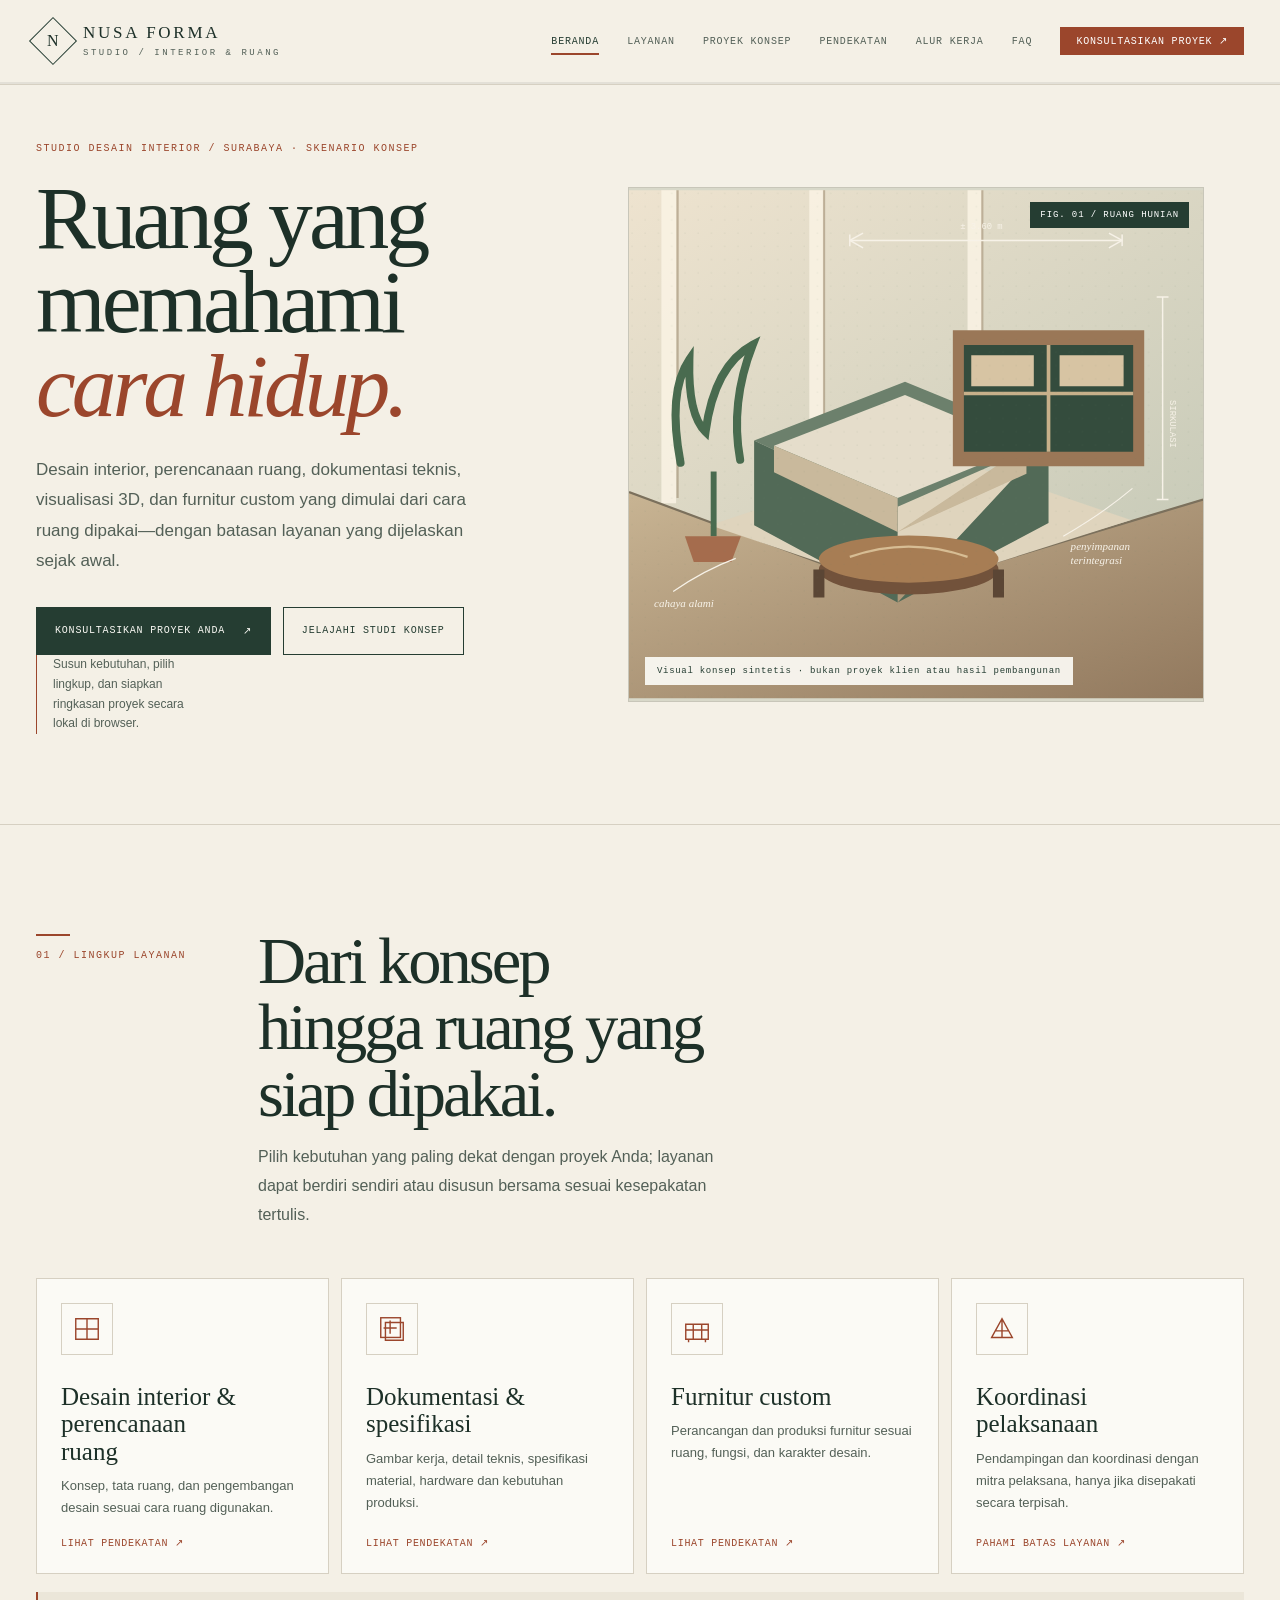
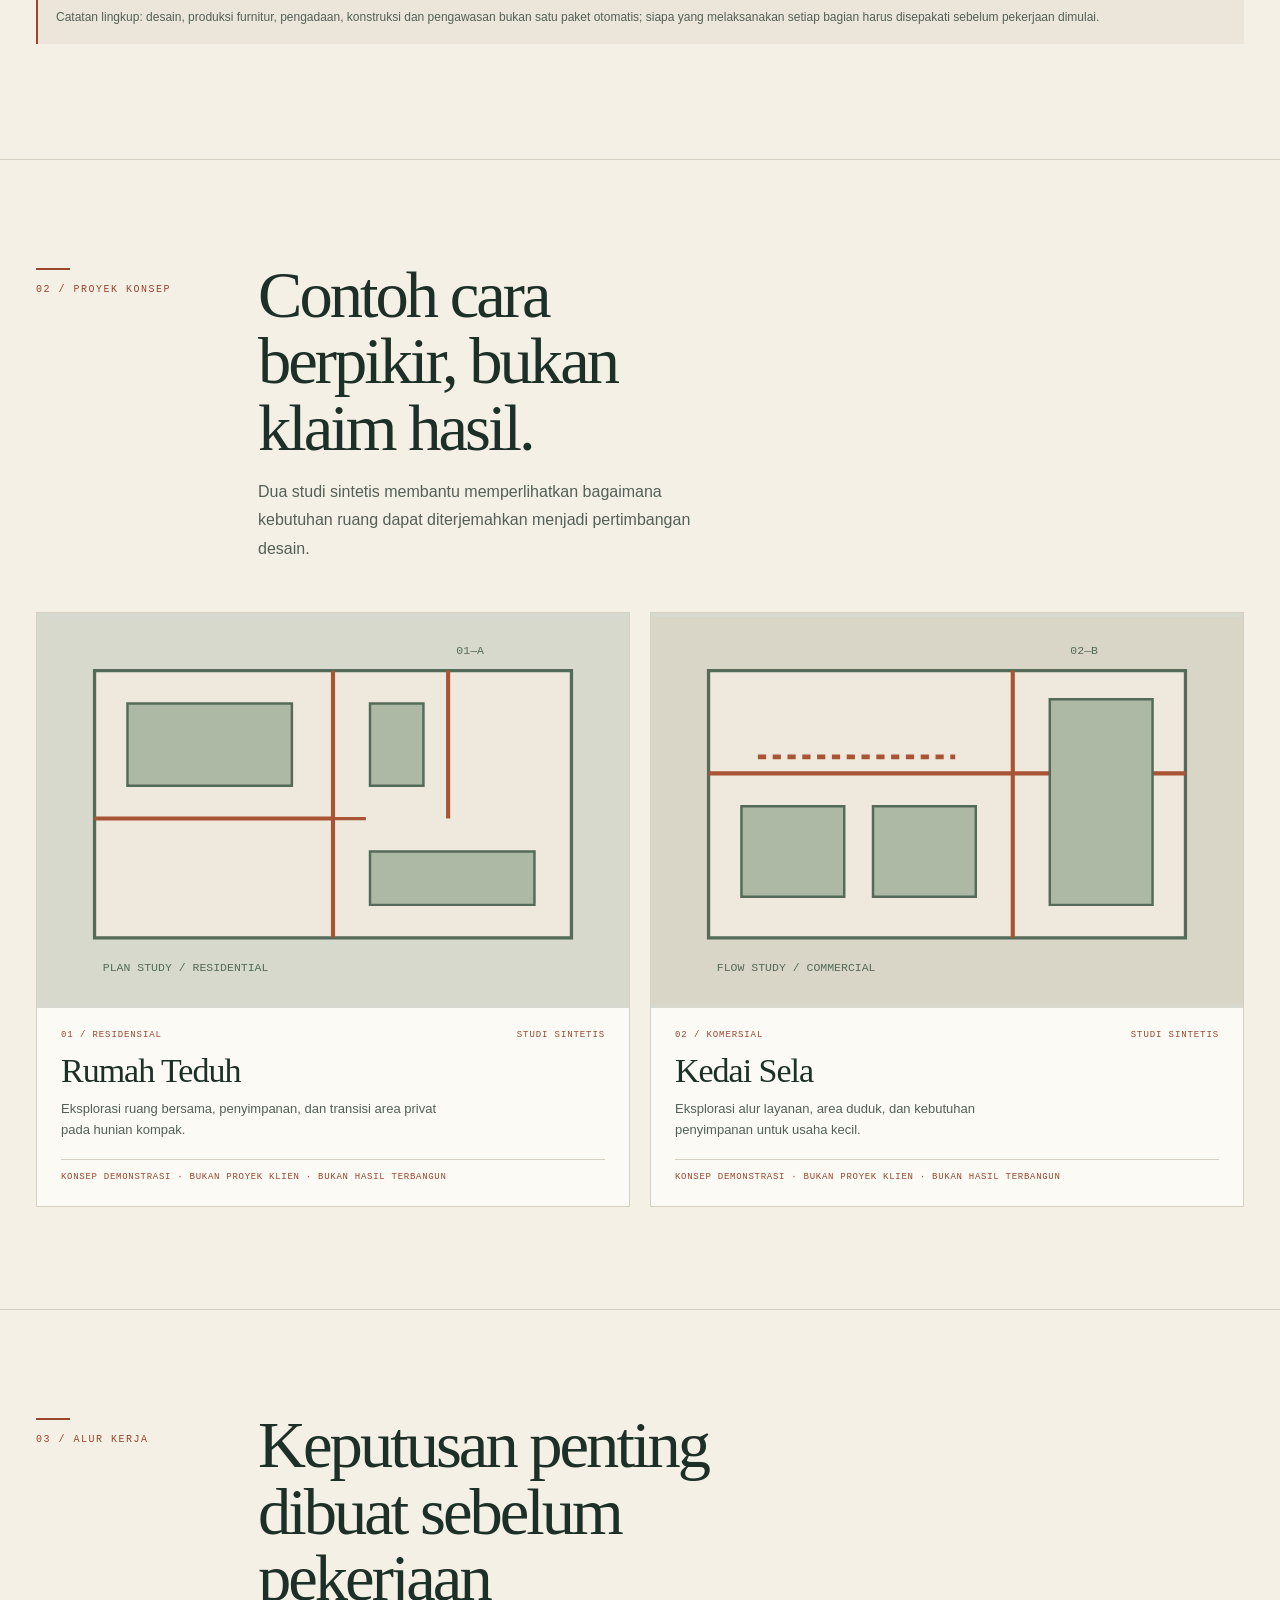
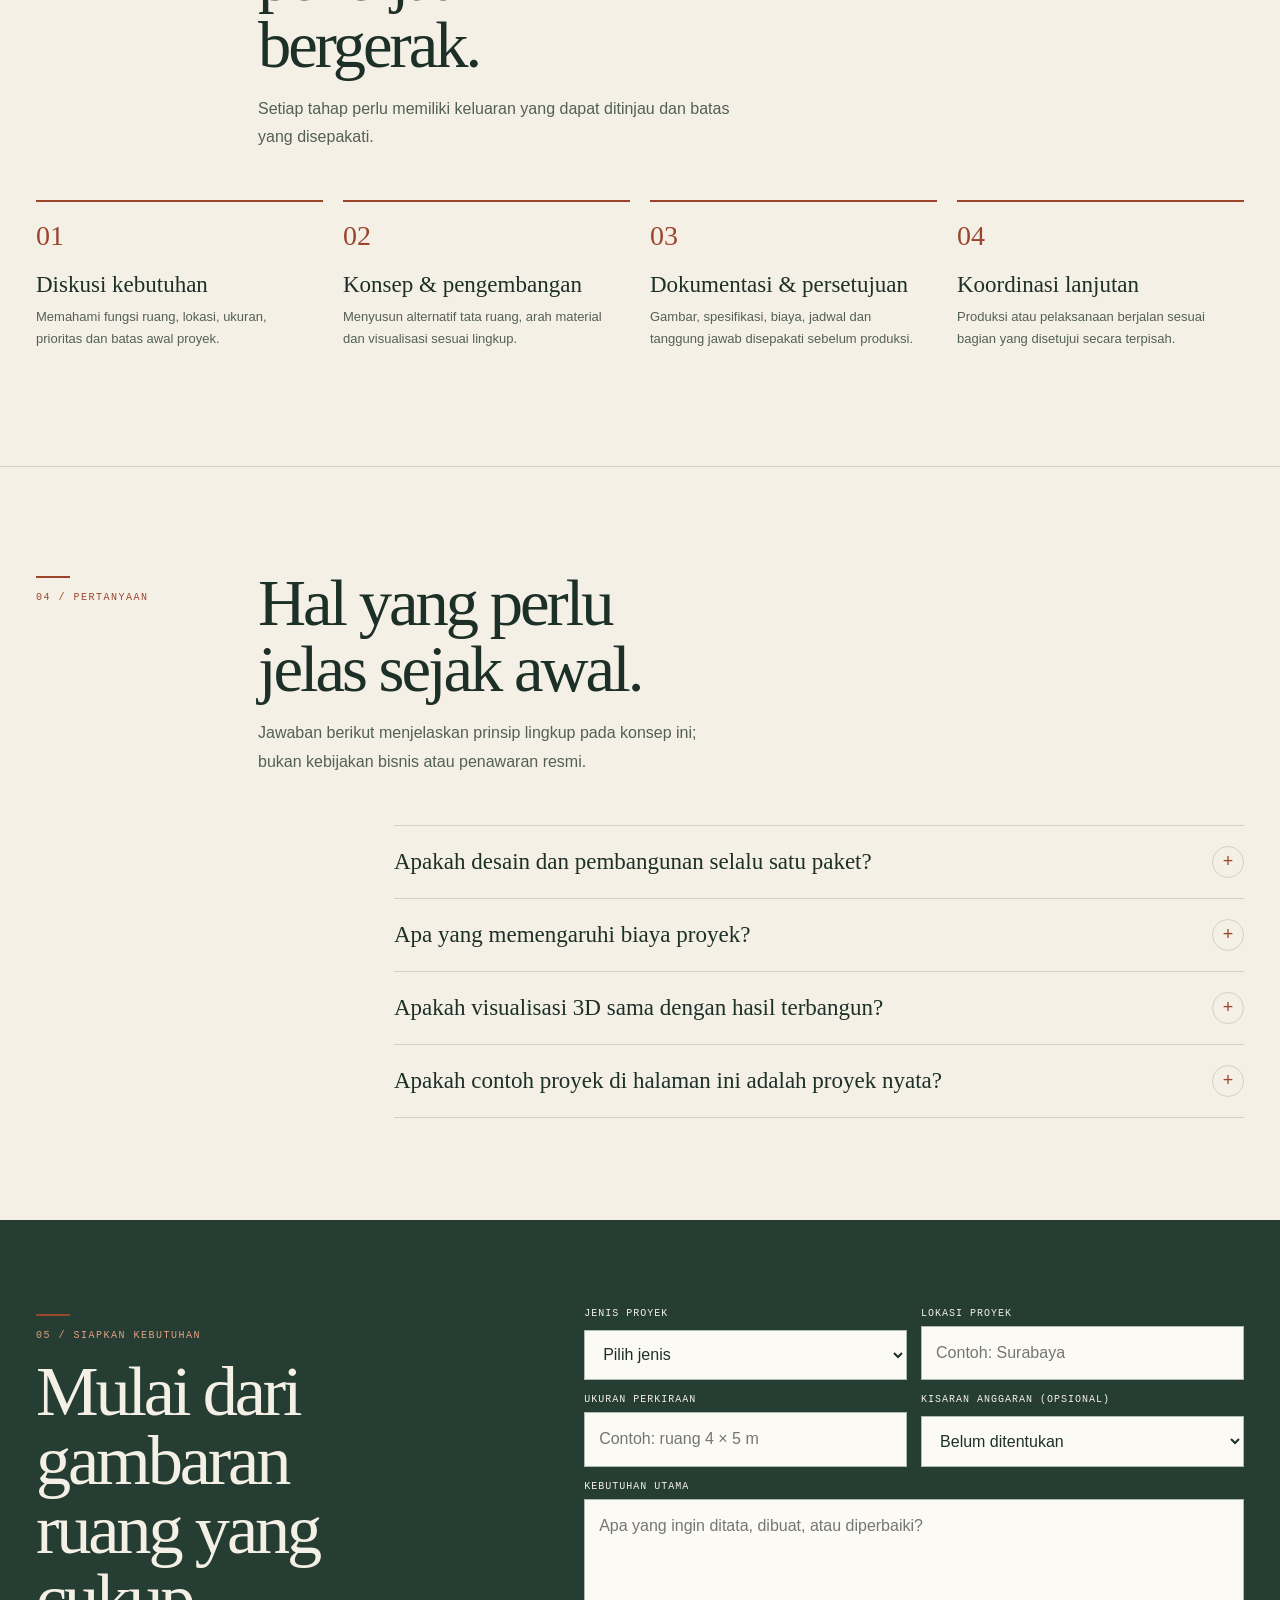
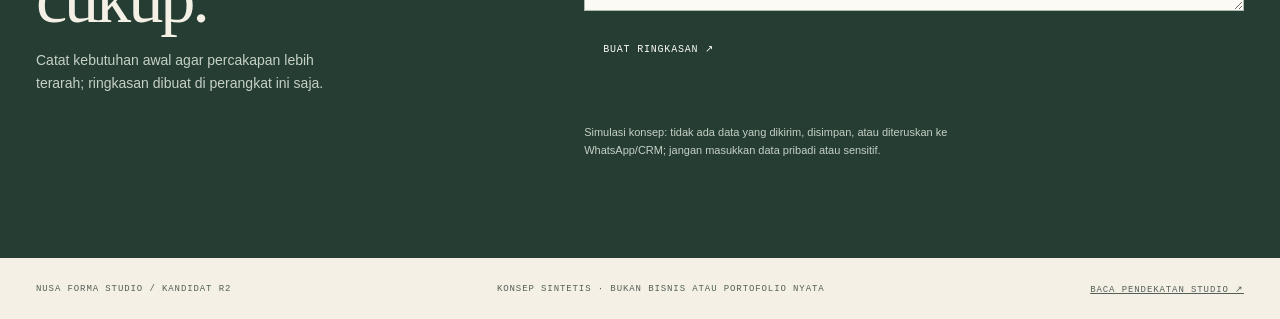
==== commit 25ab9f6a: "R4 V1: remove fictional price bands from homepage inquiry" ====
--- a/index.html
+++ b/index.html
@@ -104,7 +104,7 @@
    <div class="field"><label for="projectType">Jenis proyek</label><select id="projectType" required><option value="">Pilih jenis</option><option>Hunian</option><option>Ruang komersial</option><option>Furnitur custom</option><option>Konsultasi awal</option></select></div>
    <div class="field"><label for="location">Lokasi proyek</label><input id="location" type="text" placeholder="Contoh: Surabaya" required></div>
    <div class="field"><label for="size">Ukuran perkiraan</label><input id="size" type="text" placeholder="Contoh: ruang 4 × 5 m" required></div>
-   <div class="field"><label for="budget">Kisaran anggaran (opsional)</label><select id="budget"><option value="">Belum ditentukan</option><option>Di bawah Rp25 juta</option><option>Rp25–50 juta</option><option>Rp50–100 juta</option><option>Di atas Rp100 juta</option><option>Ingin dibahas dulu</option></select></div>
+   <div class="field"><label for="budget">Kisaran anggaran (opsional)</label><select id="budget"><option value="">Belum ditentukan</option><option>Sudah memiliki kisaran</option><option>Ingin dibahas dulu</option></select></div>
    <div class="field full"><label for="needs">Kebutuhan utama</label><textarea id="needs" rows="3" placeholder="Apa yang ingin ditata, dibuat, atau diperbaiki?" required></textarea></div>
    <div class="inquiry-actions"><button class="button" id="makeSummary" type="button">Buat ringkasan ↗</button><button class="button secondary" id="copySummary" type="button" disabled>Salin ringkasan</button></div>
    <output class="form-status" id="formStatus" aria-live="polite"></output>
--- a/styles.css
+++ b/styles.css
@@ -1,8 +1,8 @@
 :root{
   color-scheme:light;
   --ink:#1d3028;--forest:#253d32;--forest-2:#344f40;--paper:#f4f0e6;--paper-2:#ebe6d9;
-  --white:#fbfaf5;--clay:#a94f2f;--clay-soft:#c87956;--sage:#aeb9a5;--line:#d6d0c2;
-  --muted:#657168;--serif:Georgia,"Times New Roman",serif;--sans:Arial,Helvetica,sans-serif;
+  --white:#fbfaf5;--clay:#9b462c;--clay-soft:#c87956;--sage:#aeb9a5;--line:#d6d0c2;
+  --muted:#536057;--serif:Georgia,"Times New Roman",serif;--sans:Arial,Helvetica,sans-serif;
   --mono:ui-monospace,SFMono-Regular,Consolas,monospace;--wrap:1320px;--ease:cubic-bezier(.2,.7,.2,1)
 }
 *{box-sizing:border-box}
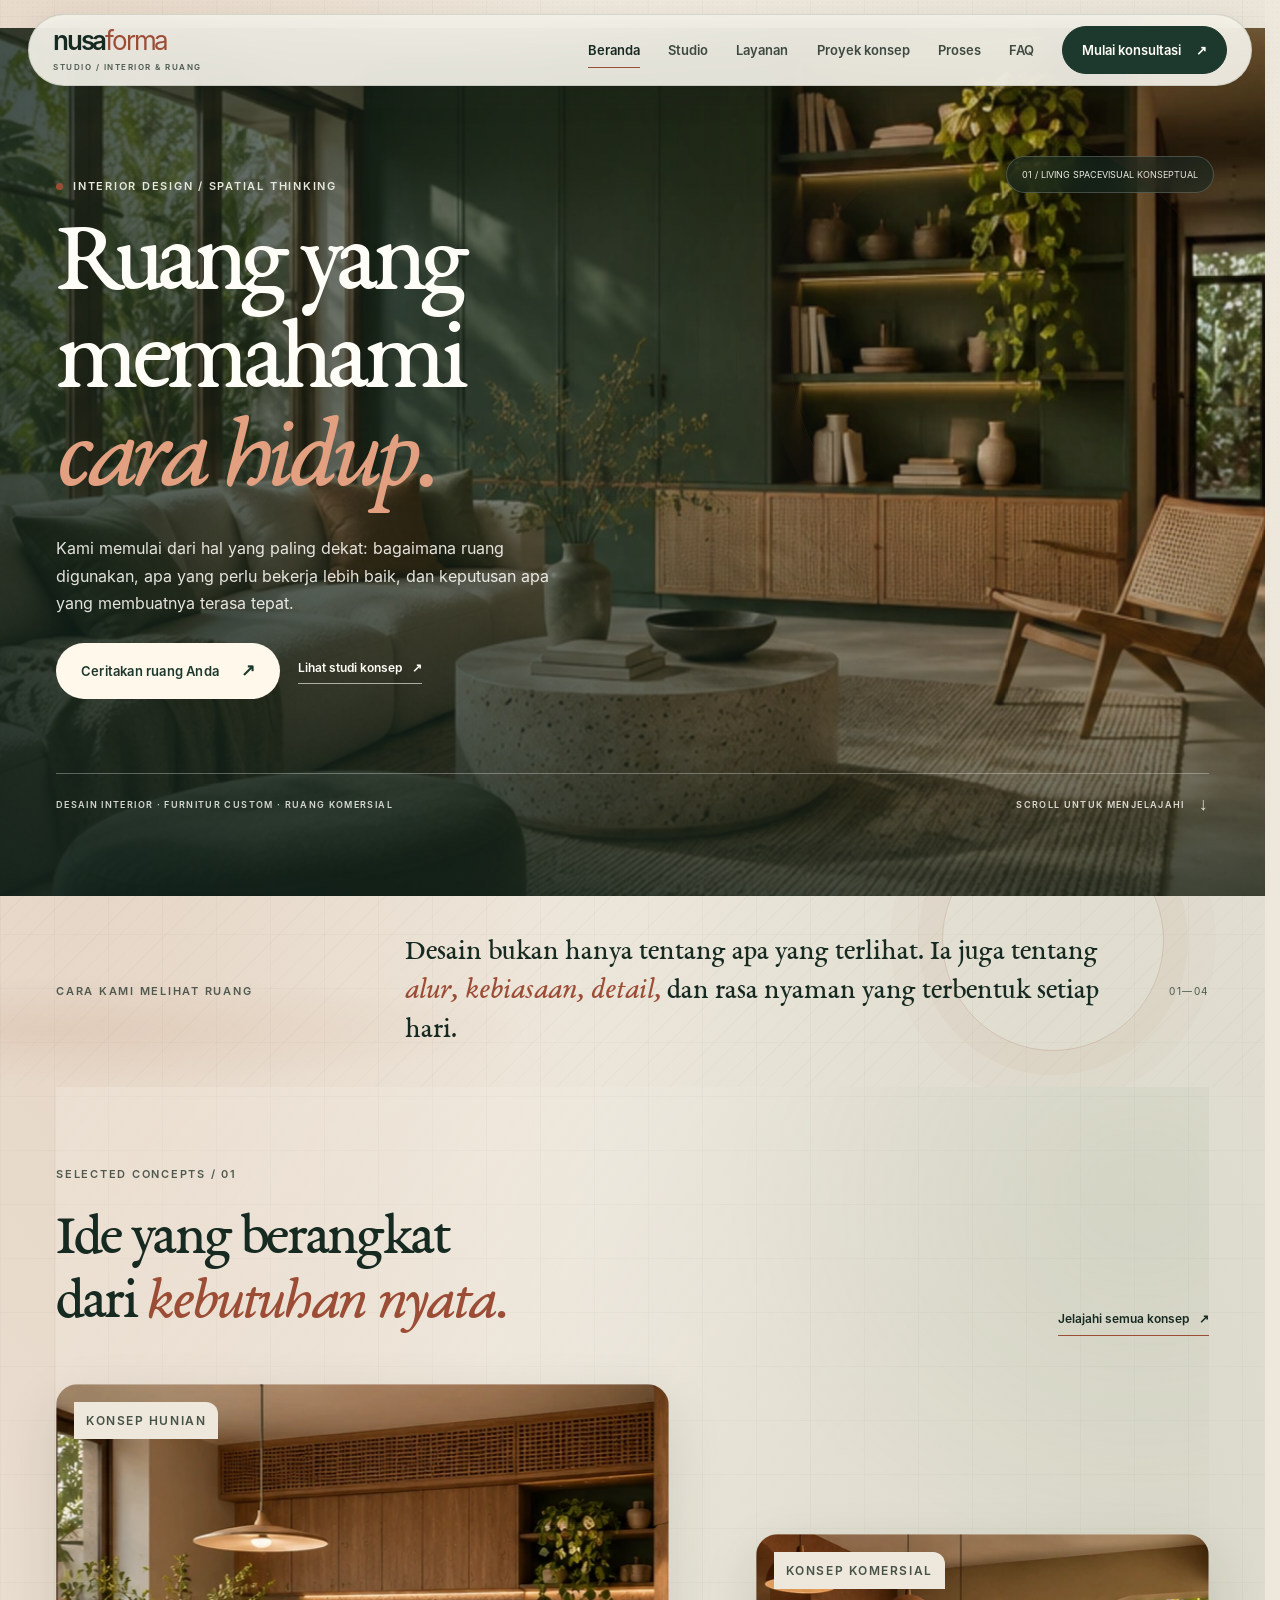
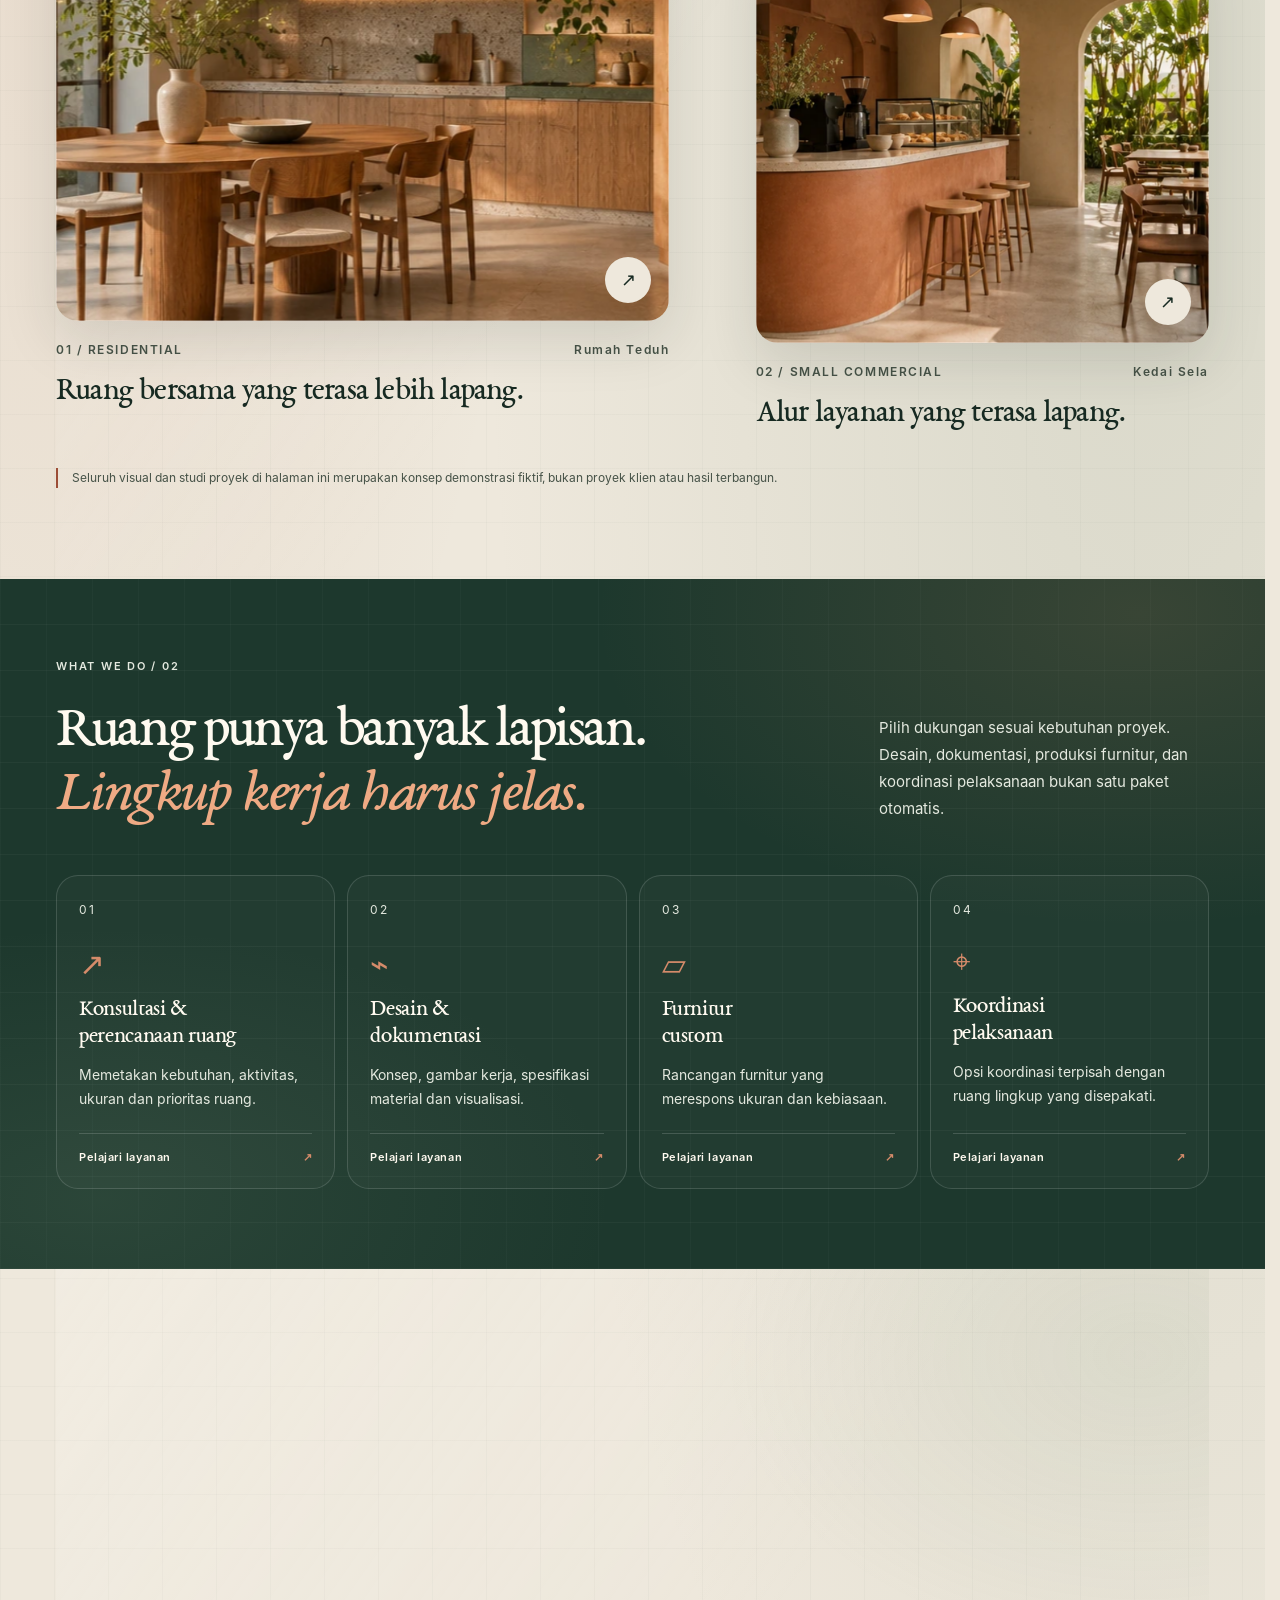
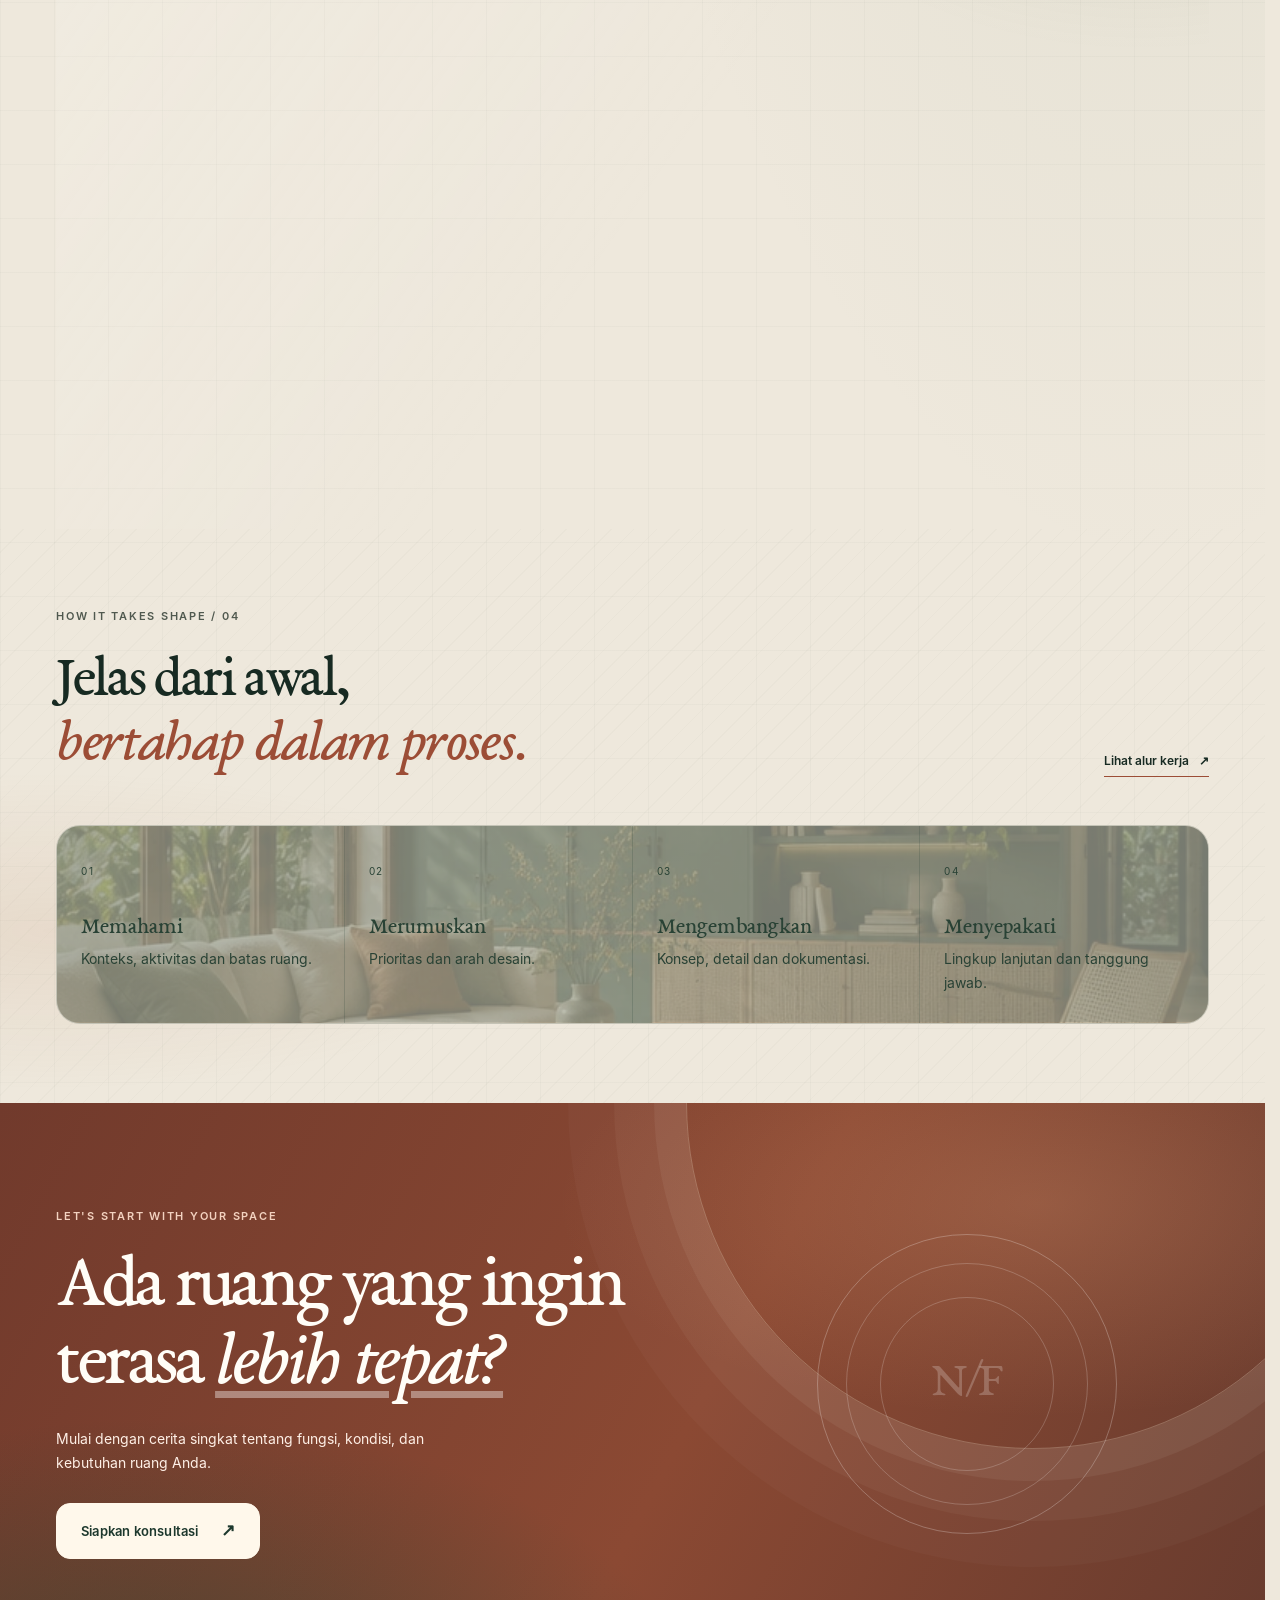
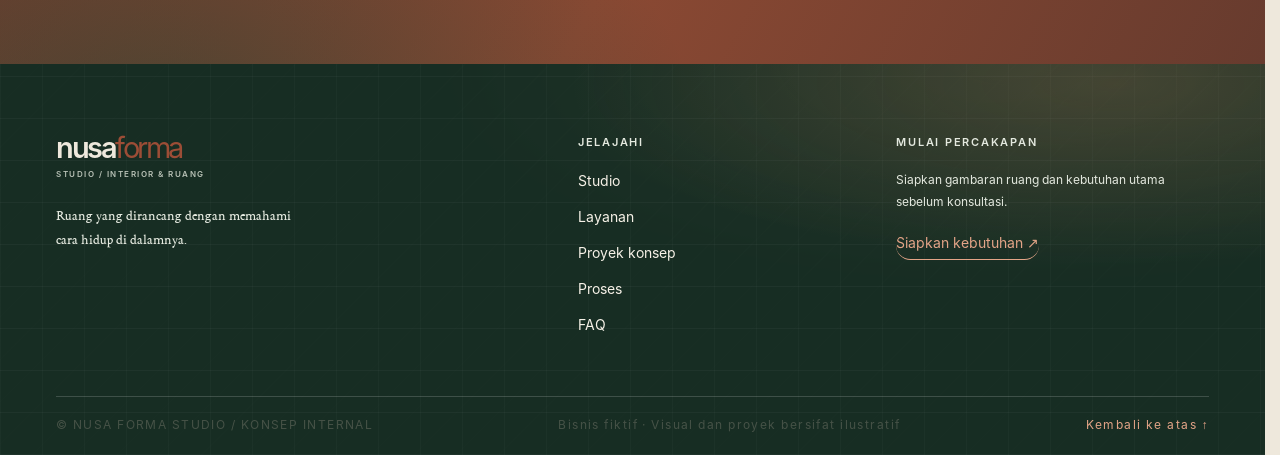
==== commit 9c338d3f: "feat(website): integrate Nusa Forma R5.5.16 final visual" ====
--- a/index.html
+++ b/index.html
@@ -1,118 +1,32 @@
-<!doctype html>
-<html lang="id">
-<head>
-<meta charset="utf-8"><meta name="viewport" content="width=device-width,initial-scale=1">
-<meta name="ades-r2-candidate" content="NUSA-FORMA-R2-01 / Ruang yang Memahami Cara Hidup"><meta name="robots" content="noindex,nofollow">
-<meta name="ades-prd" content="NUSA-FORMA-PRD-0.1"><meta name="ades-research" content="Frozen 2026-11-23">
-<meta name="description" content="Konsep desain interior, perencanaan ruang, dokumentasi teknis, visualisasi 3D dan furnitur custom dengan lingkup yang dijelaskan secara terbuka.">
-<title>Nusa Forma Studio — Ruang yang Memahami Cara Hidup</title>
-<link rel="stylesheet" href="styles.css">
-<script src="script.js" defer></script>
-</head>
-<body>
-<a class="skip-link" href="#main">Lewati ke konten</a>
-<header class="site-header">
- <div class="wrap nav">
-  <a class="wordmark" href="index.html" aria-label="Nusa Forma Studio, beranda"><span class="wordmark-symbol" aria-hidden="true"><span>N</span></span><span class="wordmark-text">Nusa Forma<small>Studio / Interior & Ruang</small></span></a>
-  <button class="menu-toggle" id="menuToggle" type="button" aria-expanded="false" aria-controls="navLinks">MENU +</button>
-  <nav class="nav-links" id="navLinks" aria-label="Navigasi utama">
-   <a href="/" aria-current="page">Beranda</a><a href="/services/">Layanan</a><a href="/projects/">Proyek konsep</a><a href="/studio/">Pendekatan</a><a href="/process/">Alur kerja</a><a href="/faq/">FAQ</a><a class="nav-cta" href="/contact/">Konsultasikan Proyek ↗</a>
-  </nav>
- </div><div class="reading-line" aria-hidden="true"><span id="readingProgress"></span></div>
-</header>
-<main id="main">
-<section class="wrap hero" id="home">
- <div class="hero-copy" data-reveal>
-  <div class="eyebrow">Studio desain interior / Surabaya · skenario konsep</div>
-  <h1>Ruang yang memahami <em>cara hidup.</em></h1>
-  <p class="hero-lede">Desain interior, perencanaan ruang, dokumentasi teknis, visualisasi 3D, dan furnitur custom yang dimulai dari cara ruang dipakai—dengan batasan layanan yang dijelaskan sejak awal.</p>
-  <div class="hero-actions"><a class="button" href="#contact">Konsultasikan proyek Anda <span aria-hidden="true">↗</span></a><a class="button secondary" href="#projects">Jelajahi studi konsep</a></div>
-  <p class="hero-aside">Susun kebutuhan, pilih lingkup, dan siapkan ringkasan proyek secara lokal di browser.</p>
+<!doctype html><html lang="id"><head><meta charset="utf-8"><meta name="viewport" content="width=device-width,initial-scale=1"><meta name="robots" content="noindex,nofollow"><meta name="theme-color" content="#f2eee5"><meta name="ades-prd" content="NUSA-FORMA-PRD-0.1"><meta name="ades-direction" content="NUSA-FORMA-R2-01"><meta name="description" content="Desain interior, perencanaan ruang, dokumentasi, visualisasi dan furnitur custom dengan lingkup yang dijelaskan secara terbuka."><meta property="og:type" content="website"><meta property="og:title" content="Ruang yang memahami cara hidup — Nusa Forma Studio"><meta property="og:description" content="Desain interior, perencanaan ruang, dokumentasi, visualisasi dan furnitur custom dengan lingkup yang dijelaskan secara terbuka."><title>Ruang yang memahami cara hidup — Nusa Forma Studio</title><link rel="icon" href="/assets/favicon.png" type="image/png"><link rel="stylesheet" href="/styles.css"><script src="/script.js" defer></script></head><body id="top" class="page-home"><a class="skip-link" href="#main">Lewati ke konten</a>
+<header class="site-header" data-header>
+ <div class="nav-shell wrap">
+  <a class="wordmark" href="/" aria-label="Nusa Forma Studio — Beranda"><span class="wordmark-name">nusa<span>forma</span></span><span class="wordmark-sub">STUDIO / INTERIOR & RUANG</span></a>
+  <button class="menu-toggle" type="button" id="menuToggle" aria-expanded="false" aria-controls="navLinks"><span class="menu-label">Menu</span><span class="menu-icon" aria-hidden="true"><i></i><i></i></span></button>
+  <nav class="nav-links" id="navLinks" aria-label="Navigasi utama"><a href="/" aria-current="page">Beranda</a><a href="/studio/">Studio</a><a href="/services/">Layanan</a><a href="/projects/">Proyek konsep</a><a href="/process/">Proses</a><a href="/faq/">FAQ</a><a class="nav-cta" href="/contact/">Mulai konsultasi <span aria-hidden="true">↗</span></a></nav>
  </div>
- <figure class="hero-art" data-reveal>
-  <span class="art-label">FIG. 01 / RUANG HUNIAN</span>
-  <svg viewBox="0 0 780 690" role="img" aria-labelledby="heroTitle heroDesc">
-   <title id="heroTitle">Ilustrasi ruang keluarga konseptual</title><desc id="heroDesc">Ruang keluarga dengan cahaya alami, bukaan lebar, kabinet built-in, meja rendah dan tanaman; dilengkapi garis anotasi dimensi sebagai visual konseptual.</desc>
-   <defs><linearGradient id="wall" x1="0" y1="0" x2="1" y2="1"><stop stop-color="#eee3cf"/><stop offset="1" stop-color="#c5c9b7"/></linearGradient><linearGradient id="floor" x1="0" y1="0" x2="1" y2="1"><stop stop-color="#c8b493"/><stop offset="1" stop-color="#92795e"/></linearGradient><pattern id="texture" width="18" height="18" patternUnits="userSpaceOnUse"><circle cx="4" cy="4" r=".8" fill="#61725f" opacity=".18"/></pattern></defs>
-   <rect width="780" height="690" fill="#d5d8ca"/><path d="M0 0H780V420L365 545 0 410Z" fill="url(#wall)"/>
-   <path d="M54 0V425M255 0V485M470 0V450" stroke="#fbf4e5" stroke-width="20" opacity=".85"/><path d="M66 0V418M265 0V480M480 0V445" stroke="#9b886c" stroke-width="3" opacity=".55"/>
-   <path d="M0 410 365 545 780 420V690H0Z" fill="url(#floor)"/><path d="M0 410 365 545 780 420" fill="none" stroke="#7b705c" stroke-width="3"/>
-   <path d="M110 455 376 545 682 448 410 355Z" fill="#dfd4bd"/><path d="M170 340 375 260 570 340 365 430Z" fill="#6c806c"/><path d="M170 340V455L365 560V430M570 340V452L365 560" fill="#526a57"/><path d="M197 347 375 278 540 347 365 418Z" fill="#e5ddcb"/><path d="M197 347V383L365 464V418M540 347V385L365 464" fill="#c9b99c"/>
-   <path d="M440 190H700V375H440Z" fill="#9a7757"/><path d="M455 210H685V355H455Z" fill="#344c3d"/><path d="M455 276H685M570 210V355" stroke="#c7b08a" stroke-width="5"/><path d="M465 224H550V266H465ZM585 224H672V266H585Z" fill="#d7c4a3"/>
-   <ellipse cx="380" cy="515" rx="122" ry="34" fill="#72523b"/><path d="M258 515V553M502 515V553" stroke="#5b4635" stroke-width="15"/><ellipse cx="380" cy="501" rx="122" ry="32" fill="#a77d54"/><path d="M300 498Q380 470 460 498" fill="none" stroke="#d7bd94" stroke-width="3"/>
-   <path d="M70 370q-18-96 12-140q-2 75 22 98q12-90 64-118q-31 79-17 156" fill="none" stroke="#496b4f" stroke-width="11" stroke-linecap="round"/><path d="M115 382V470" stroke="#496b4f" stroke-width="8"/><path d="M76 470H152L139 505H88Z" fill="#a56c4d"/>
-   <rect width="780" height="690" fill="url(#texture)"/>
-   <g stroke="#f7f2e8" stroke-width="2" fill="none"><path d="M300 68H670M300 60V76M670 60V76"/><path d="M300 68 318 58M300 68 318 78M670 68 652 58M670 68 652 78"/><path d="M725 145V420M717 145H733M717 420H733"/></g>
-   <g fill="#f7f2e8" font-family="monospace" font-size="12"><text x="450" y="53">± 3.60 m</text><text x="735" y="285" transform="rotate(90 735 285)">SIRKULASI</text></g>
-   <g stroke="#f7f2e8" stroke-width="1.5" fill="none"><path d="M590 470Q645 438 684 405"/><path d="M60 545Q102 516 145 500"/></g><g fill="#f7f2e8" font-family="Georgia,serif" font-style="italic" font-size="15"><text x="600" y="488">penyimpanan</text><text x="600" y="507">terintegrasi</text><text x="34" y="566">cahaya alami</text></g>
-  </svg>
-  <figcaption class="art-caption">Visual konsep sintetis · bukan proyek klien atau hasil pembangunan</figcaption>
+ <div class="reading-line" aria-hidden="true"><span id="readingProgress"></span></div>
+</header><main id="main">
+<section class="hero-section home-hero-cinematic" aria-labelledby="home-title">
+ <figure class="home-hero-media" aria-label="Ruang keluarga konseptual dengan kabinet hijau, sofa hangat, dan cahaya alami">
+  <img src="/assets/hero-living.webp" alt="Ruang keluarga hangat dengan sofa netral, kabinet hijau tua, meja batu dan cahaya alami" fetchpriority="high" loading="eager" decoding="async" width="764" height="508">
+  <figcaption><span>01 / LIVING SPACE</span><span>VISUAL KONSEPTUAL</span></figcaption>
  </figure>
-</section>
-
-<section class="band" id="services">
- <div class="wrap">
-  <div class="section-heading"><div class="section-index">01 / LINGKUP LAYANAN</div><div><h2>Dari konsep hingga ruang yang siap dipakai.</h2><p>Pilih kebutuhan yang paling dekat dengan proyek Anda; layanan dapat berdiri sendiri atau disusun bersama sesuai kesepakatan tertulis.</p></div></div>
-  <div class="service-grid">
-   <article class="service-card" data-reveal><div class="service-icon"><svg viewBox="0 0 32 32" fill="none" stroke="currentColor" stroke-width="1.5"><path d="M4 5h24v22H4zM4 16h12V5M16 16h12M16 16v11"/></svg></div><h3>Desain interior & perencanaan ruang</h3><p>Konsep, tata ruang, dan pengembangan desain sesuai cara ruang digunakan.</p><a class="text-link" href="studio.html#scope">Lihat pendekatan ↗</a></article>
-   <article class="service-card" data-reveal><div class="service-icon"><svg viewBox="0 0 32 32" fill="none" stroke="currentColor" stroke-width="1.5"><rect x="4" y="4" width="21" height="21"/><path d="M9 9h19v19H9zM7 15h14M14 7v14"/></svg></div><h3>Dokumentasi & spesifikasi</h3><p>Gambar kerja, detail teknis, spesifikasi material, hardware dan kebutuhan produksi.</p><a class="text-link" href="studio.html#scope">Lihat pendekatan ↗</a></article>
-   <article class="service-card" data-reveal><div class="service-icon"><svg viewBox="0 0 32 32" fill="none" stroke="currentColor" stroke-width="1.5"><path d="M4 11h24v16H4zM4 17h24M12 11v16M21 11v16M7 27v3M25 27v3"/></svg></div><h3>Furnitur custom</h3><p>Perancangan dan produksi furnitur sesuai ruang, fungsi, dan karakter desain.</p><a class="text-link" href="studio.html#scope">Lihat pendekatan ↗</a></article>
-   <article class="service-card" data-reveal><div class="service-icon"><svg viewBox="0 0 32 32" fill="none" stroke="currentColor" stroke-width="1.5"><path d="M5 25 16 5l11 20H5ZM16 5v20M9 18h14"/></svg></div><h3>Koordinasi pelaksanaan</h3><p>Pendampingan dan koordinasi dengan mitra pelaksana, hanya jika disepakati secara terpisah.</p><a class="text-link" href="studio.html#scope">Pahami batas layanan ↗</a></article>
+ <div class="home-hero-shade" aria-hidden="true"></div>
+ <div class="home-hero-inner wrap">
+  <div class="hero-copy" data-reveal="up">
+   <p class="eyebrow"><span class="eyebrow-dot"></span> INTERIOR DESIGN / SPATIAL THINKING</p>
+   <h1 id="home-title">Ruang yang memahami <em>cara hidup.</em></h1>
+   <p class="hero-lede">Kami memulai dari hal yang paling dekat: bagaimana ruang digunakan, apa yang perlu bekerja lebih baik, dan keputusan apa yang membuatnya terasa tepat.</p>
+   <div class="hero-actions"><a class="button button-cream" href="/contact/">Ceritakan ruang Anda <span>↗</span></a><a class="text-link" href="/projects/">Lihat studi konsep <span>↗</span></a></div>
   </div>
-  <p class="scope-note">Catatan lingkup: desain, produksi furnitur, pengadaan, konstruksi dan pengawasan bukan satu paket otomatis; siapa yang melaksanakan setiap bagian harus disepakati sebelum pekerjaan dimulai.</p>
+  <div class="home-hero-foot"><span>DESAIN INTERIOR · FURNITUR CUSTOM · RUANG KOMERSIAL</span><span class="hero-scroll-cue">SCROLL UNTUK MENJELAJAHI <i aria-hidden="true">↓</i></span></div>
  </div>
 </section>
-
-<section class="band" id="projects">
- <div class="wrap">
-  <div class="section-heading"><div class="section-index">02 / PROYEK KONSEP</div><div><h2>Contoh cara berpikir, bukan klaim hasil.</h2><p>Dua studi sintetis membantu memperlihatkan bagaimana kebutuhan ruang dapat diterjemahkan menjadi pertimbangan desain.</p></div></div>
-  <div class="project-grid">
-   <article class="project-card" data-reveal><div class="project-visual"><svg viewBox="0 0 720 470" role="img" aria-labelledby="homeProjectTitle"><title id="homeProjectTitle">Diagram konseptual Rumah Teduh</title><rect width="720" height="470" fill="#d7d9cd"/><path d="M70 65H650V390H70Z" fill="#eee9dc" stroke="#536b58" stroke-width="4"/><path d="M360 65V390M70 245H360M500 65V245" stroke="#a95434" stroke-width="5"/><path d="M110 105H310V205H110ZM405 105H470V205H405ZM405 285H605V350H405Z" fill="#aeb9a5" stroke="#536b58" stroke-width="3"/><path d="M360 245h40M360 225v40" stroke="#a95434" stroke-width="4"/><g fill="#536b58" font-family="monospace" font-size="14"><text x="80" y="430">PLAN STUDY / RESIDENTIAL</text><text x="510" y="45">01—A</text></g></svg></div><div class="project-copy"><div class="project-meta"><span>01 / RESIDENSIAL</span><span>STUDI SINTETIS</span></div><h3>Rumah Teduh</h3><p>Eksplorasi ruang bersama, penyimpanan, dan transisi area privat pada hunian kompak.</p><div class="demo-label">KONSEP DEMONSTRASI · BUKAN PROYEK KLIEN · BUKAN HASIL TERBANGUN</div></div></article>
-   <article class="project-card" data-reveal><div class="project-visual"><svg viewBox="0 0 720 470" role="img" aria-labelledby="commercialProjectTitle"><title id="commercialProjectTitle">Diagram konseptual Kedai Sela</title><rect width="720" height="470" fill="#d9d5c7"/><path d="M70 65H650V390H70Z" fill="#eee9dc" stroke="#536b58" stroke-width="4"/><path d="M70 190H650M440 65V390" stroke="#a95434" stroke-width="5"/><path d="M110 230H235V340H110ZM270 230H395V340H270ZM485 100H610V350H485Z" fill="#aeb9a5" stroke="#536b58" stroke-width="3"/><path d="M130 170H370" stroke="#a95434" stroke-width="6" stroke-dasharray="10 8"/><g fill="#536b58" font-family="monospace" font-size="14"><text x="80" y="430">FLOW STUDY / COMMERCIAL</text><text x="510" y="45">02—B</text></g></svg></div><div class="project-copy"><div class="project-meta"><span>02 / KOMERSIAL</span><span>STUDI SINTETIS</span></div><h3>Kedai Sela</h3><p>Eksplorasi alur layanan, area duduk, dan kebutuhan penyimpanan untuk usaha kecil.</p><div class="demo-label">KONSEP DEMONSTRASI · BUKAN PROYEK KLIEN · BUKAN HASIL TERBANGUN</div></div></article>
-  </div>
- </div>
-</section>
-
-<section class="band" id="process">
- <div class="wrap">
-  <div class="section-heading"><div class="section-index">03 / ALUR KERJA</div><div><h2>Keputusan penting dibuat sebelum pekerjaan bergerak.</h2><p>Setiap tahap perlu memiliki keluaran yang dapat ditinjau dan batas yang disepakati.</p></div></div>
-  <div class="process-grid">
-   <article class="process-step" data-reveal><span class="number">01</span><h3>Diskusi kebutuhan</h3><p>Memahami fungsi ruang, lokasi, ukuran, prioritas dan batas awal proyek.</p></article>
-   <article class="process-step" data-reveal><span class="number">02</span><h3>Konsep & pengembangan</h3><p>Menyusun alternatif tata ruang, arah material dan visualisasi sesuai lingkup.</p></article>
-   <article class="process-step" data-reveal><span class="number">03</span><h3>Dokumentasi & persetujuan</h3><p>Gambar, spesifikasi, biaya, jadwal dan tanggung jawab disepakati sebelum produksi.</p></article>
-   <article class="process-step" data-reveal><span class="number">04</span><h3>Koordinasi lanjutan</h3><p>Produksi atau pelaksanaan berjalan sesuai bagian yang disetujui secara terpisah.</p></article>
-  </div>
- </div>
-</section>
-
-<section class="band" id="faq">
- <div class="wrap">
-  <div class="section-heading"><div class="section-index">04 / PERTANYAAN</div><div><h2>Hal yang perlu jelas sejak awal.</h2><p>Jawaban berikut menjelaskan prinsip lingkup pada konsep ini; bukan kebijakan bisnis atau penawaran resmi.</p></div></div>
-  <div class="faq-list">
-   <details><summary>Apakah desain dan pembangunan selalu satu paket?</summary><p>Tidak. Konsultasi, desain, dokumentasi, produksi furnitur, dan koordinasi pelaksanaan dapat menjadi lingkup berbeda; setiap bagian perlu dijelaskan dan disetujui.</p></details>
-   <details><summary>Apa yang memengaruhi biaya proyek?</summary><p>Ukuran ruang, kompleksitas, tingkat detail, material, hardware, furnitur custom, kondisi lokasi dan kebutuhan pelaksanaan. Angka final hanya dapat ditentukan setelah lingkup dipahami.</p></details>
-   <details><summary>Apakah visualisasi 3D sama dengan hasil terbangun?</summary><p>Tidak. Visualisasi membantu menjelaskan konsep dan keputusan desain; hasil fisik bergantung pada spesifikasi, material, proses produksi dan pelaksanaan yang disepakati.</p></details>
-   <details><summary>Apakah contoh proyek di halaman ini adalah proyek nyata?</summary><p>Bukan. Rumah Teduh dan Kedai Sela adalah konsep demonstrasi sintetis, bukan proyek klien dan bukan dokumentasi hasil terbangun.</p></details>
-  </div>
- </div>
-</section>
-
-<section class="contact-band" id="contact">
- <div class="wrap contact-layout">
-  <div><div class="section-index">05 / SIAPKAN KEBUTUHAN</div><h2>Mulai dari gambaran ruang yang cukup.</h2><p class="intro">Catat kebutuhan awal agar percakapan lebih terarah; ringkasan dibuat di perangkat ini saja.</p></div>
-  <div class="inquiry-form" id="inquiryForm" role="group" aria-label="Persiapan ringkasan kebutuhan proyek">
-   <div class="field"><label for="projectType">Jenis proyek</label><select id="projectType" required><option value="">Pilih jenis</option><option>Hunian</option><option>Ruang komersial</option><option>Furnitur custom</option><option>Konsultasi awal</option></select></div>
-   <div class="field"><label for="location">Lokasi proyek</label><input id="location" type="text" placeholder="Contoh: Surabaya" required></div>
-   <div class="field"><label for="size">Ukuran perkiraan</label><input id="size" type="text" placeholder="Contoh: ruang 4 × 5 m" required></div>
-   <div class="field"><label for="budget">Kisaran anggaran (opsional)</label><select id="budget"><option value="">Belum ditentukan</option><option>Sudah memiliki kisaran</option><option>Ingin dibahas dulu</option></select></div>
-   <div class="field full"><label for="needs">Kebutuhan utama</label><textarea id="needs" rows="3" placeholder="Apa yang ingin ditata, dibuat, atau diperbaiki?" required></textarea></div>
-   <div class="inquiry-actions"><button class="button" id="makeSummary" type="button">Buat ringkasan ↗</button><button class="button secondary" id="copySummary" type="button" disabled>Salin ringkasan</button></div>
-   <output class="form-status" id="formStatus" aria-live="polite"></output>
-   <pre class="inquiry-result" id="inquiryResult" tabindex="-1" hidden></pre>
-   <p class="privacy-note">Simulasi konsep: tidak ada data yang dikirim, disimpan, atau diteruskan ke WhatsApp/CRM; jangan masukkan data pribadi atau sensitif.</p>
-  </div>
- </div>
-</section>
-</main>
-<footer class="wrap site-footer"><span>Nusa Forma Studio / Kandidat R2</span><span>Konsep sintetis · bukan bisnis atau portofolio nyata</span><a href="studio.html">Baca pendekatan studio ↗</a></footer>
-</body></html>+<section class="intro-strip"><div class="wrap intro-grid"><p class="eyebrow">CARA KAMI MELIHAT RUANG</p><p>Desain bukan hanya tentang apa yang terlihat. Ia juga tentang <em>alur, kebiasaan, detail,</em> dan rasa nyaman yang terbentuk setiap hari.</p><span class="intro-number">01—04</span></div></section>
+<section class="section wrap" id="projects"><div class="section-top"><div><p class="eyebrow">SELECTED CONCEPTS / 01</p><h2>Ide yang berangkat<br>dari <em>kebutuhan nyata.</em></h2></div><a class="text-link" href="/projects/">Jelajahi semua konsep <span>↗</span></a></div><div class="project-grid"><a class="project-card project-card-large" href="/projects/rumah-teduh/" data-reveal="up"><div class="project-image"><img src="/assets/kitchen-teduh.webp" alt="Konsep ruang makan dan dapur kayu dengan cahaya alami" loading="lazy" decoding="async" width="764" height="508"><span class="image-tag">KONSEP HUNIAN</span><span class="project-arrow">↗</span></div><div class="project-meta"><span>01 / RESIDENTIAL</span><span>Rumah Teduh</span></div><h3>Ruang bersama yang terasa lebih lapang.</h3></a><a class="project-card project-card-offset" href="/projects/kedai-sela/" data-reveal="up"><div class="project-image"><img src="/assets/cafe-sela.webp" alt="Konsep kafe dengan meja bar melengkung warna terracotta dan cahaya alami" loading="lazy" decoding="async" width="764" height="508"><span class="image-tag">KONSEP KOMERSIAL</span><span class="project-arrow">↗</span></div><div class="project-meta"><span>02 / SMALL COMMERCIAL</span><span>Kedai Sela</span></div><h3>Alur layanan yang terasa lapang.</h3></a></div><p class="disclosure-note">Seluruh visual dan studi proyek di halaman ini merupakan konsep demonstrasi fiktif, bukan proyek klien atau hasil terbangun.</p></section>
+<section class="section section-dark"><div class="wrap"><div class="section-top section-top-light"><div><p class="eyebrow">WHAT WE DO / 02</p><h2>Ruang punya banyak lapisan.<br><em>Lingkup kerja harus jelas.</em></h2></div><p class="section-side-copy">Pilih dukungan sesuai kebutuhan proyek. Desain, dokumentasi, produksi furnitur, dan koordinasi pelaksanaan bukan satu paket otomatis.</p></div><div class="service-grid"><a class="service-tile" href="/services/#consultation" data-reveal="up"><span class="tile-index">01</span><span class="tile-icon">↗</span><h3>Konsultasi &<br>perencanaan ruang</h3><p>Memetakan kebutuhan, aktivitas, ukuran dan prioritas ruang.</p><span class="tile-link">Pelajari layanan <b>↗</b></span></a><a class="service-tile" href="/services/#design" data-reveal="up"><span class="tile-index">02</span><span class="tile-icon">⌁</span><h3>Desain &<br>dokumentasi</h3><p>Konsep, gambar kerja, spesifikasi material dan visualisasi.</p><span class="tile-link">Pelajari layanan <b>↗</b></span></a><a class="service-tile" href="/services/#furniture" data-reveal="up"><span class="tile-index">03</span><span class="tile-icon">▱</span><h3>Furnitur<br>custom</h3><p>Rancangan furnitur yang merespons ukuran dan kebiasaan.</p><span class="tile-link">Pelajari layanan <b>↗</b></span></a><a class="service-tile" href="/services/#coordination" data-reveal="up"><span class="tile-index">04</span><span class="tile-icon">⌖</span><h3>Koordinasi<br>pelaksanaan</h3><p>Opsi koordinasi terpisah dengan ruang lingkup yang disepakati.</p><span class="tile-link">Pelajari layanan <b>↗</b></span></a></div></div></section>
+<section class="section wrap approach-section"><div class="approach-image" data-reveal="left"><img src="/assets/material-detail.webp" alt="Detail material kayu, batu, terrazzo dan sampel permukaan dalam cahaya alami" loading="lazy" decoding="async" width="764" height="508"><span class="image-caption">MATERIAL STUDY / 03</span></div><div class="approach-copy" data-reveal="right"><p class="eyebrow">OUR APPROACH / 03</p><h2>Detail yang baik<br>dimulai dari <em>pertanyaan tepat.</em></h2><p>Kami menata proses dari pemahaman konteks, pengembangan konsep, keputusan material, sampai penjelasan batas tanggung jawab. Tujuannya: setiap keputusan punya alasan yang bisa dibicarakan.</p><a class="button button-outline" href="/studio/">Kenali pendekatan studio <span>↗</span></a><div class="approach-stat"><strong>01</strong><span>Mulai dari kebutuhan, bukan sekadar gaya visual.</span></div></div></section>
+<section class="section process-preview"><div class="wrap"><div class="section-top"><div><p class="eyebrow">HOW IT TAKES SHAPE / 04</p><h2>Jelas dari awal,<br><em>bertahap dalam proses.</em></h2></div><a class="text-link" href="/process/">Lihat alur kerja <span>↗</span></a></div><div class="process-steps" data-process-hover><span class="process-hover-field" aria-hidden="true"></span><article data-reveal="up"><span>01</span><h3>Memahami</h3><p>Konteks, aktivitas dan batas ruang.</p></article><article data-reveal="up"><span>02</span><h3>Merumuskan</h3><p>Prioritas dan arah desain.</p></article><article data-reveal="up"><span>03</span><h3>Mengembangkan</h3><p>Konsep, detail dan dokumentasi.</p></article><article data-reveal="up"><span>04</span><h3>Menyepakati</h3><p>Lingkup lanjutan dan tanggung jawab.</p></article></div></div></section>
+<section class="closing-cta"><div class="wrap closing-inner"><p class="eyebrow">LET'S START WITH YOUR SPACE</p><h2>Ada ruang yang ingin<br>terasa <em>lebih tepat?</em></h2><p>Mulai dengan cerita singkat tentang fungsi, kondisi, dan kebutuhan ruang Anda.</p><a class="button button-cream" href="/contact/">Siapkan konsultasi <span>↗</span></a><span class="closing-orbit" aria-hidden="true">N/F</span></div></section>
+</main><footer class="site-footer"><div class="wrap footer-main"><div><a class="wordmark footer-wordmark" href="/"><span class="wordmark-name">nusa<span>forma</span></span><span class="wordmark-sub">STUDIO / INTERIOR & RUANG</span></a><p class="footer-note">Ruang yang dirancang dengan memahami<br>cara hidup di dalamnya.</p></div><div class="footer-links"><span class="eyebrow">Jelajahi</span><a href="/studio/">Studio</a><a href="/services/">Layanan</a><a href="/projects/">Proyek konsep</a><a href="/process/">Proses</a><a href="/faq/">FAQ</a></div><div class="footer-links"><span class="eyebrow">Mulai percakapan</span><p>Siapkan gambaran ruang dan kebutuhan utama sebelum konsultasi.</p><a class="footer-cta" href="/contact/">Siapkan kebutuhan <span>↗</span></a></div></div><div class="wrap footer-bottom"><span>© NUSA FORMA STUDIO / KONSEP INTERNAL</span><span>Bisnis fiktif · Visual dan proyek bersifat ilustratif</span><a href="#top">Kembali ke atas ↑</a></div></footer></body></html>
--- a/styles.css
+++ b/styles.css
@@ -1,158 +1,2013 @@
+:root{--paper:#f2eee5;--paper-2:#e9e3d7;--ink:#1e3028;--forest:#263d32;--forest-2:#344d40;--sage:#a6ad98;--clay:#b66c4e;--clay-dark:#8e4e38;--sand:#d9c8aa;--muted:#6d7168;--line:rgba(36,55,45,.18);--white:#fffdf7;--serif:Georgia,'Times New Roman',serif;--sans:Arial,Helvetica,sans-serif;--display:Arial,Helvetica,sans-serif;--wrap: min(1240px, calc(100% - 96px));--header-h:88px;--ease:cubic-bezier(.22,.7,.18,1)}
+*{box-sizing:border-box}html{overflow-x:clip;scroll-behavior:smooth;scroll-padding-top:110px}body{margin:0;background:var(--paper);color:var(--ink);font-family:var(--sans);font-size:15px;line-height:1.65;-webkit-font-smoothing:antialiased;overflow-x:hidden}body.menu-open{overflow:hidden}img{display:block;width:100%;height:100%;object-fit:cover}a{color:inherit;text-decoration:none}button,input,select,textarea{font:inherit}button,a{-webkit-tap-highlight-color:transparent}button{color:inherit}.wrap{width:var(--wrap);margin-inline:auto}.skip-link{position:fixed;z-index:1000;top:12px;left:12px;padding:12px 18px;background:var(--forest);color:var(--white);transform:translateY(-160%)}.skip-link:focus{transform:translateY(0)}.eyebrow{font-size:10px;letter-spacing:.17em;font-weight:700;line-height:1.5;color:var(--muted);text-transform:uppercase;margin:0 0 22px;display:flex;align-items:center;gap:10px}.eyebrow-dot{width:7px;height:7px;background:var(--clay);border-radius:50%;display:inline-block}.site-header{view-transition-name:site-header;height:var(--header-h);position:sticky;top:0;z-index:100;background:rgba(242,238,229,.92);backdrop-filter:blur(16px);-webkit-backdrop-filter:blur(16px);border-bottom:1px solid transparent;transition:height .35s var(--ease),background .35s,border-color .35s}.site-header.is-scrolled{height:76px;background:rgba(242,238,229,.97);border-color:var(--line)}.nav-shell{height:100%;display:flex;align-items:center;justify-content:space-between;gap:36px}.wordmark{display:inline-flex;flex-direction:column;gap:1px;line-height:1}.wordmark-name{font:800 26px/.95 var(--display);letter-spacing:-.085em}.wordmark-name span{font-weight:500;color:var(--clay)}.wordmark-sub{font-size:8px;letter-spacing:.19em;font-weight:700;margin-top:8px;color:var(--muted)}.nav-links{display:flex;align-items:center;gap:clamp(16px,2.2vw,31px)}.nav-links>a{font-size:12px;font-weight:600;color:#586259;position:relative;padding:10px 0;transition:color .25s}.nav-links>a:not(.nav-cta):after{content:'';position:absolute;bottom:3px;left:0;width:100%;height:1px;background:var(--clay);transform:scaleX(0);transform-origin:right;transition:transform .35s var(--ease)}.nav-links>a:hover,.nav-links>a[aria-current=page]{color:var(--ink)}.nav-links>a:hover:after,.nav-links>a[aria-current=page]:after{transform:scaleX(1);transform-origin:left}.nav-links .nav-cta{background:var(--forest);color:var(--white);padding:13px 17px;transition:background .3s,transform .3s}.nav-cta span{margin-left:12px}.nav-links .nav-cta:hover{background:var(--clay-dark);transform:translateY(-2px)}.menu-toggle{display:none}.reading-line{position:absolute;bottom:0;left:0;right:0;height:2px;background:transparent}.reading-line span{display:block;width:0;height:100%;background:var(--clay);transform-origin:left}
+.hero-section{min-height:calc(100svh - var(--header-h));display:grid;grid-template-columns:minmax(0,.92fr) minmax(420px,1.08fr);align-items:center;gap:7.5%;padding-block:76px 96px;position:relative}.hero-copy{padding:20px 0 0 4.5%;position:relative;z-index:2}.hero-copy h1,.page-hero h1,.project-detail-hero h1,.not-found h1{font:500 clamp(54px,6.6vw,92px)/.99 var(--serif);letter-spacing:-.055em;margin:0;max-width:660px}.hero-copy h1 em,.page-hero h1 em,.project-detail-hero h1 em,.not-found h1 em{font-weight:500;color:var(--clay);display:inline}.hero-lede{max-width:460px;color:#586259;font-size:16px;line-height:1.8;margin:28px 0 30px}.hero-actions{display:flex;align-items:center;gap:27px;flex-wrap:wrap}.button{display:inline-flex;align-items:center;justify-content:center;gap:22px;min-height:52px;padding:0 22px;font-size:12px;font-weight:700;letter-spacing:.015em;border:1px solid transparent;transition:transform .3s var(--ease),background .3s,color .3s,border-color .3s;cursor:pointer}.button:hover{transform:translateY(-3px)}.button span{font-size:17px;transition:transform .3s}.button:hover span{transform:translate(3px,-2px)}.button-dark{background:var(--forest);color:var(--white)}.button-dark:hover{background:var(--clay-dark)}.button-outline{border-color:var(--ink);color:var(--ink);background:transparent}.button-outline:hover{background:var(--forest);color:var(--white)}.button-cream{background:var(--paper);color:var(--forest)}.button-cream:hover{background:var(--white)}.text-link{display:inline-flex;align-items:center;gap:10px;font-size:12px;font-weight:700;border-bottom:1px solid var(--clay);padding:0 0 5px;transition:gap .3s,color .3s}.text-link:hover{gap:17px;color:var(--clay-dark)}.hero-footnote{display:flex;align-items:center;gap:13px;margin-top:76px;color:var(--muted);font-size:9px;font-weight:700;letter-spacing:.13em}.tiny-mark{display:grid;place-items:center;width:32px;height:32px;border:1px solid var(--clay);border-radius:50%;font:600 9px var(--display);color:var(--clay)}.hero-visual{height:min(650px,68vw);min-height:460px;position:relative;margin:0 0 0 0;overflow:visible}.hero-visual:before{content:'';position:absolute;inset:26px -24px -24px 26px;background:var(--sage);z-index:-1}.hero-visual img{object-position:center;box-shadow:0 24px 70px rgba(35,48,38,.12)}.hero-visual figcaption,.detail-hero-image figcaption{position:absolute;bottom:0;left:0;right:0;display:flex;justify-content:space-between;padding:16px 20px;background:rgba(30,48,40,.82);color:var(--white);font-size:9px;font-weight:700;letter-spacing:.13em}.image-index{position:absolute;top:18px;right:18px;width:48px;height:48px;display:grid;place-items:center;background:var(--paper);border-radius:50%;font:500 16px var(--serif)}.hero-side-note{position:absolute;right:-42px;bottom:12%;writing-mode:vertical-rl;font-size:9px;letter-spacing:.2em;color:var(--muted);line-height:1.8}.intro-strip{background:var(--paper-2);padding:37px 0}.intro-grid{display:grid;grid-template-columns:1fr 2.3fr auto;align-items:center;gap:30px}.intro-grid .eyebrow{margin:0}.intro-grid>p:nth-child(2){font:500 clamp(19px,2.3vw,29px)/1.35 var(--serif);max-width:750px;margin:0}.intro-grid em{color:var(--clay)}.intro-number{font-size:10px;letter-spacing:.16em;color:var(--muted)}
+.section{padding-block:120px}.section-top{display:flex;align-items:end;justify-content:space-between;gap:40px;margin-bottom:58px}.section-top h2,.approach-copy h2,.split-copy h2,.detail-overview h2,.process-note h2,.inquiry-intro h2{font:500 clamp(38px,4.4vw,60px)/1.06 var(--serif);letter-spacing:-.04em;margin:0}.section-top h2 em,.approach-copy h2 em,.split-copy h2 em,.detail-overview h2 em,.process-note h2 em,.inquiry-intro h2 em{color:var(--clay);font-weight:500}.section-side-copy{max-width:330px;color:var(--muted);font-size:13px;line-height:1.8;margin:0 0 5px}.project-grid{display:grid;grid-template-columns:1.15fr .85fr;gap:7.5%;align-items:start}.project-card{display:block;min-width:0}.project-card-offset{margin-top:120px}.project-image{height:clamp(300px,38vw,480px);position:relative;overflow:hidden;background:var(--paper-2)}.project-card-offset .project-image{height:clamp(260px,32vw,410px)}.project-image img,.service-visual img,.approach-image img,.page-hero-image img,.image-story img,.contact-image img{transition:transform 1.1s var(--ease),filter .8s}.project-card:hover .project-image img{transform:scale(1.055)}.image-tag{position:absolute;top:18px;left:18px;padding:9px 12px;background:var(--paper);font-size:8px;font-weight:700;letter-spacing:.13em}.project-arrow{position:absolute;right:18px;bottom:18px;width:46px;height:46px;border-radius:50%;background:var(--paper);display:grid;place-items:center;font-size:18px;transition:background .3s,color .3s,transform .3s}.project-card:hover .project-arrow{background:var(--clay);color:white;transform:rotate(45deg)}.project-meta{display:flex;justify-content:space-between;gap:16px;margin-top:19px;color:var(--muted);font-size:9px;letter-spacing:.13em;font-weight:700}.project-card h3,.project-card h2{font:500 clamp(25px,2.8vw,35px)/1.18 var(--serif);margin:14px 0 0;letter-spacing:-.025em}.project-card>p{max-width:480px;color:var(--muted);font-size:13px;line-height:1.8}.disclosure-note{font-size:10px;color:var(--muted);margin-top:34px;border-left:2px solid var(--clay);padding-left:14px}.section-dark{background:var(--forest);color:var(--paper)}.section-top-light .eyebrow,.section-dark .eyebrow{color:#c2c8ba}.section-top-light h2{color:var(--paper)}.section-top-light h2 em{color:#d58b6a}.section-dark .section-side-copy{color:#c2c8ba}.service-grid{display:grid;grid-template-columns:repeat(4,1fr);border-top:1px solid rgba(255,255,255,.23);border-bottom:1px solid rgba(255,255,255,.23)}.service-tile{position:relative;min-height:300px;padding:25px 24px 26px 0;border-right:1px solid rgba(255,255,255,.2);display:flex;flex-direction:column;transition:background .35s,padding .35s}.service-tile:not(:first-child){padding-left:24px}.service-tile:last-child{border-right:0}.service-tile:hover{background:rgba(255,255,255,.055);padding-top:33px}.tile-index{font-size:10px;letter-spacing:.15em;color:#c2c8ba}.tile-icon{font:400 28px var(--serif);color:#d58b6a;margin:32px 0 14px}.service-tile h3{font:500 25px/1.15 var(--serif);margin:0 0 12px}.service-tile p{font-size:12px;line-height:1.7;color:#c2c8ba;margin:0 0 22px}.tile-link{font-size:10px;letter-spacing:.05em;font-weight:700;margin-top:auto}.tile-link b{margin-left:8px;color:#d58b6a}.approach-section{display:grid;grid-template-columns:1fr .9fr;gap:10%;align-items:center}.approach-image{height:560px;position:relative}.approach-image:after{content:'';position:absolute;inset:22px -22px -22px 22px;border:1px solid var(--clay);z-index:-1}.approach-image img{object-position:center}.image-caption{position:absolute;bottom:18px;left:18px;background:var(--paper);padding:10px 13px;font-size:9px;font-weight:700;letter-spacing:.14em}.approach-copy .eyebrow{margin-bottom:26px}.approach-copy>p:not(.eyebrow){font-size:14px;line-height:1.9;color:var(--muted);margin:25px 0 28px;max-width:500px}.approach-stat{display:flex;align-items:center;gap:20px;border-top:1px solid var(--line);margin-top:45px;padding-top:20px}.approach-stat strong{font:500 35px var(--serif);color:var(--clay)}.approach-stat span{font-size:11px;color:var(--muted)}.process-preview{background:var(--paper-2)}.process-steps{display:grid;grid-template-columns:repeat(4,1fr);gap:0;border-top:1px solid var(--line)}.process-steps article{padding:24px 28px 0 0;border-right:1px solid var(--line)}.process-steps article:not(:first-child){padding-left:28px}.process-steps article:last-child{border:0}.process-steps article>span{font-size:10px;letter-spacing:.15em;color:var(--clay)}.process-steps h3{font:500 23px var(--serif);margin:32px 0 8px}.process-steps p{font-size:12px;color:var(--muted);margin:0}.closing-cta{background:var(--clay-dark);color:var(--white);padding:105px 0;overflow:hidden;position:relative}.closing-inner{position:relative;z-index:1}.closing-cta .eyebrow{color:#e9c6b6}.closing-cta h2{font:500 clamp(46px,6vw,76px)/1.02 var(--serif);letter-spacing:-.045em;margin:0 0 22px}.closing-cta h2 em{color:#efc3a9}.closing-cta p:not(.eyebrow){max-width:430px;color:#f1d8cc;font-size:14px;margin:0 0 28px}.closing-orbit{position:absolute;right:8%;top:50%;transform:translateY(-50%);width:300px;height:300px;border:1px solid rgba(255,255,255,.25);border-radius:50%;display:grid;place-items:center;font:500 50px var(--serif);color:rgba(255,255,255,.22)}.closing-orbit:before,.closing-orbit:after{content:'';position:absolute;inset:28px;border:1px solid rgba(255,255,255,.2);border-radius:50%}.closing-orbit:after{inset:62px}.closing-cta-small{padding:80px 0}.closing-cta-small h2{font-size:clamp(39px,5vw,58px)}
+.page-hero{padding-top:86px}.page-hero-grid{display:grid;grid-template-columns:1.25fr .75fr;gap:8%;align-items:end;margin-bottom:50px}.page-hero h1{font-size:clamp(54px,6.5vw,84px);max-width:800px}.page-lede{font-size:15px;line-height:1.85;color:var(--muted);max-width:410px;margin:0 0 8px}.page-hero-image{height:clamp(340px,45vw,570px);margin:0;position:relative;overflow:hidden}.page-hero-image img{object-position:center 55%}.page-hero-image figcaption{position:absolute;left:0;bottom:0;background:var(--forest);color:var(--paper);font-size:9px;letter-spacing:.15em;padding:14px 18px}.principle-grid{display:grid;grid-template-columns:repeat(4,1fr);gap:0;border-top:1px solid var(--line);border-bottom:1px solid var(--line)}.principle-grid article{padding:24px 24px 35px 0;border-right:1px solid var(--line)}.principle-grid article:not(:first-child){padding-left:24px}.principle-grid article:last-child{border:0}.principle-grid article>span{font-size:10px;color:var(--clay);letter-spacing:.15em}.principle-grid h3{font:500 24px/1.2 var(--serif);margin:38px 0 12px}.principle-grid p{font-size:12px;line-height:1.8;color:var(--muted);margin:0}.split-section{background:var(--paper-2)}.split-grid{display:grid;grid-template-columns:1fr 1fr;gap:10%;align-items:start}.split-copy h2{max-width:500px}.split-content{padding-top:14px}.split-content p{font-size:14px;line-height:1.9;color:#5f665d;margin:0 0 20px}.image-story{display:grid;grid-template-columns:1.2fr .8fr;gap:8%;align-items:center}.image-story img{height:420px}.image-story>div{border-left:1px solid var(--clay);padding:10px 0 10px 24px}.image-story>div span{font-size:9px;letter-spacing:.16em;font-weight:700;color:var(--clay)}.image-story>div p{font:500 22px/1.5 var(--serif);margin:18px 0 0;max-width:400px}.image-story-reverse{grid-template-columns:.8fr 1.2fr}.image-story-reverse img{grid-column:2;grid-row:1}.image-story-reverse>div{grid-column:1;grid-row:1}.services-list{padding-top:25px}.service-detail{display:grid;grid-template-columns:.55fr 1fr .95fr;gap:5%;padding:58px 0;border-top:1px solid var(--line);align-items:start}.service-detail:last-child{border-bottom:1px solid var(--line)}.service-detail-index{font-size:10px;letter-spacing:.15em;color:var(--clay);font-weight:700;padding-top:8px}.service-detail h2{font:500 clamp(29px,3vw,40px)/1.08 var(--serif);margin:0 0 17px}.service-lede{font-size:13px;color:var(--muted);line-height:1.8}.service-detail ul{padding:0;margin:25px 0 0;list-style:none}.service-detail li{font-size:12px;padding:9px 0;border-top:1px solid var(--line);color:#505b52}.service-detail li:before{content:'↗';color:var(--clay);margin-right:11px}.service-visual{height:280px;position:relative;overflow:hidden}.service-visual span{position:absolute;bottom:0;left:0;padding:9px 12px;background:var(--paper);font-size:8px;font-weight:700;letter-spacing:.12em}.boundary-grid{display:grid;grid-template-columns:1fr 1fr;gap:8%;border-top:1px solid rgba(255,255,255,.2);padding-top:30px}.boundary-grid>div{position:relative;padding-left:54px}.boundary-symbol{position:absolute;left:0;top:0;font-size:22px;color:#d58b6a}.boundary-grid h3{font:500 24px var(--serif);margin:0 0 8px}.boundary-grid p{font-size:12px;line-height:1.8;color:#c2c8ba;max-width:400px;margin:0}.archive-toolbar{display:flex;justify-content:space-between;align-items:center;border-top:1px solid var(--line);padding-top:24px}.archive-toolbar>span{font-size:9px;letter-spacing:.15em;font-weight:700;color:var(--muted)}.filter-group{display:flex;gap:8px;flex-wrap:wrap}.filter-button{border:1px solid var(--line);background:transparent;padding:9px 14px;font-size:11px;cursor:pointer;transition:background .25s,color .25s,border-color .25s}.filter-button small{font-size:9px;opacity:.65;margin-left:7px}.filter-button:hover,.filter-button.is-active{background:var(--forest);color:var(--paper);border-color:var(--forest)}.archive-grid{display:grid;grid-template-columns:1.1fr .9fr;gap:8%;align-items:start;padding-top:40px}.archive-grid .project-card-offset{margin-top:115px}.archive-grid .project-card>p{max-width:450px}.disclosure-band{background:#e5dfd2;padding:38px 0}.disclosure-inner{display:grid;grid-template-columns:44px 1fr;gap:22px;align-items:start}.disclosure-mark{width:34px;height:34px;border:1px solid var(--clay);border-radius:50%;display:grid;place-items:center;color:var(--clay);font:500 17px var(--serif)}.disclosure-inner h2{font:500 23px var(--serif);margin:0 0 6px}.disclosure-inner p{font-size:12px;line-height:1.8;color:var(--muted);margin:0;max-width:900px}.project-detail-hero{padding-top:48px}.back-link{display:inline-block;font-size:11px;color:var(--muted);margin-bottom:52px;transition:color .2s,transform .2s}.back-link:hover{color:var(--clay);transform:translateX(-4px)}.project-detail-hero>.eyebrow{margin-bottom:18px}.detail-title-row{display:flex;align-items:end;justify-content:space-between;gap:50px;margin-bottom:42px}.project-detail-hero h1{font-size:clamp(64px,8vw,110px)}.detail-title-row>p{max-width:350px;color:var(--muted);font-size:14px;line-height:1.8;margin:0 0 8px}.detail-hero-image{height:clamp(380px,52vw,650px);margin:0;position:relative;overflow:hidden}.detail-hero-image img{object-position:center 55%}.detail-overview{display:grid;grid-template-columns:1fr 1fr;gap:12%;align-items:start}.detail-overview>div:last-child{padding-top:12px}.detail-overview p{font-size:14px;line-height:1.9;color:var(--muted);margin:0 0 18px}.editorial-list{list-style:none;padding:0;margin:0}.editorial-list li{display:grid;grid-template-columns:44px 1fr;gap:15px;border-top:1px solid var(--line);padding:18px 0;font-size:13px;color:#586259}.editorial-list b{font-size:10px;letter-spacing:.1em;color:var(--clay)}.next-project a{display:block;border-top:1px solid var(--line);padding-top:25px}.next-project span{font-size:9px;letter-spacing:.15em;color:var(--muted)}.next-project h2{font:500 clamp(35px,5vw,60px) var(--serif);margin:10px 0 0}.next-project h2 b{font:400 24px var(--sans);color:var(--clay);margin-left:15px}.process-timeline{padding-top:40px}.timeline-step{display:grid;grid-template-columns:.3fr 1.5fr .65fr;gap:6%;padding:44px 0;border-top:1px solid var(--line)}.timeline-step:last-child{border-bottom:1px solid var(--line)}.timeline-number{font:500 42px var(--serif);color:var(--clay)}.timeline-main>span{font-size:9px;letter-spacing:.17em;color:var(--muted);font-weight:700}.timeline-main h2{font:500 clamp(30px,3.6vw,44px) var(--serif);margin:10px 0}.timeline-main p{font-size:13px;line-height:1.8;color:var(--muted);max-width:650px}.timeline-main ul{list-style:none;padding:0;margin:20px 0 0;display:flex;flex-wrap:wrap;gap:8px}.timeline-main li{background:var(--paper-2);padding:8px 12px;font-size:10px;color:#586259}.timeline-aside{font-size:9px;letter-spacing:.14em;color:var(--clay);font-weight:700;text-align:right;padding-top:10px}.process-note{max-width:900px}.process-note h2{font-size:clamp(39px,5vw,65px)}.process-note>p:last-child{max-width:550px;color:#c2c8ba;font-size:14px;line-height:1.9;margin:28px 0 0}.faq-layout{display:grid;grid-template-columns:.6fr 1.4fr;gap:10%;align-items:start}.faq-aside{position:sticky;top:120px}.faq-aside>p:not(.eyebrow){font-size:13px;line-height:1.8;color:var(--muted);margin-bottom:25px}.faq-list details{border-top:1px solid var(--line)}.faq-list details:last-child{border-bottom:1px solid var(--line)}.faq-list summary{list-style:none;cursor:pointer;display:grid;grid-template-columns:40px 1fr 24px;gap:15px;align-items:center;padding:23px 0;font:500 20px/1.35 var(--serif);transition:color .2s}.faq-list summary::-webkit-details-marker{display:none}.faq-list summary:after{content:'+';font:400 22px var(--sans);color:var(--clay);transition:transform .3s}.faq-list details[open] summary:after{transform:rotate(45deg)}.faq-list summary:hover{color:var(--clay-dark)}.faq-list summary span{font:700 9px var(--sans);letter-spacing:.12em;color:var(--clay)}.faq-answer{padding:0 45px 22px 55px}.faq-answer p{font-size:13px;line-height:1.9;color:var(--muted);margin:0}.contact-hero{padding-bottom:15px}.inquiry-layout{display:grid;grid-template-columns:.78fr 1.22fr;gap:10%;align-items:start;padding-top:55px}.inquiry-intro h2{font-size:clamp(36px,4vw,52px)}.inquiry-intro>p:not(.eyebrow){font-size:13px;line-height:1.85;color:var(--muted);max-width:400px;margin:23px 0 28px}.contact-image{height:235px;position:relative;overflow:hidden}.contact-image span{position:absolute;bottom:0;left:0;background:var(--paper);padding:9px 12px;font-size:8px;letter-spacing:.14em;font-weight:700}.privacy-note{display:flex;gap:13px;align-items:start;padding:17px 0;border-top:1px solid var(--line);margin-top:22px}.privacy-note>span{color:var(--clay);font-size:20px}.privacy-note p{font-size:10px;line-height:1.7;color:var(--muted);margin:0}.privacy-note b{color:var(--ink)}.inquiry-form{background:var(--paper-2);padding:32px 34px}.form-heading{display:flex;justify-content:space-between;gap:15px;border-bottom:1px solid var(--line);padding-bottom:18px;margin-bottom:24px;font-size:8px;letter-spacing:.14em;font-weight:700;color:var(--muted)}.inquiry-form label{display:block;font-size:11px;font-weight:700;margin:0 0 18px}.inquiry-form label>span{color:var(--clay)}.inquiry-form label small{font-size:8px;letter-spacing:.1em;color:var(--muted);margin-left:7px}.inquiry-form input,.inquiry-form select,.inquiry-form textarea{display:block;width:100%;margin-top:8px;padding:13px 14px;border:1px solid rgba(36,55,45,.22);border-radius:0;background:rgba(255,253,247,.7);color:var(--ink);outline:none;font-size:12px;transition:border-color .2s,box-shadow .2s}.inquiry-form input:focus,.inquiry-form select:focus,.inquiry-form textarea:focus{border-color:var(--clay);box-shadow:0 0 0 3px rgba(182,108,78,.12)}.inquiry-form textarea{resize:vertical;min-height:120px}.form-submit{width:100%;margin-top:4px}.form-status{font-size:10px;color:var(--muted);margin:14px 0}.inquiry-result{white-space:pre-wrap;background:var(--white);border-left:2px solid var(--clay);padding:17px;font-size:11px;line-height:1.8;overflow-wrap:anywhere}.copy-button{width:100%;margin-top:13px}.copy-button:disabled{opacity:.4;cursor:not-allowed;transform:none}.not-found{padding-block:140px 180px}.not-found>p:not(.eyebrow){color:var(--muted);margin:24px 0 30px}
+.site-footer{background:#1d2f27;color:var(--paper);padding:70px 0 20px}.footer-main{display:grid;grid-template-columns:1.3fr .65fr 1fr;gap:10%;padding-bottom:60px}.footer-wordmark .wordmark-name{font-size:29px}.footer-wordmark .wordmark-sub{color:#b8c1b6}.footer-note{font:500 21px/1.45 var(--serif);color:#d1d4c9;margin:28px 0 0}.footer-links{display:flex;flex-direction:column;align-items:flex-start;gap:12px}.footer-links .eyebrow{color:#aab5a8;margin:0 0 7px}.footer-links>a{font-size:12px;color:#e1e2d8;transition:color .2s,transform .2s}.footer-links>a:hover{color:#e3a487;transform:translateX(3px)}.footer-links p{font-size:12px;line-height:1.8;color:#bdc6ba;margin:0 0 6px;max-width:270px}.footer-links .footer-cta{color:#e3a487;border-bottom:1px solid #e3a487;padding-bottom:5px}.footer-bottom{border-top:1px solid rgba(255,255,255,.17);padding-top:18px;display:flex;justify-content:space-between;gap:20px;font-size:8px;letter-spacing:.12em;color:#aab5a8}.footer-bottom a{color:#e3a487}
+[data-reveal]{opacity:1;transform:none;clip-path:none;transition:opacity .9s var(--ease),transform .9s var(--ease)}.js-enabled [data-reveal]{opacity:0;transform:translate3d(0,34px,0);will-change:transform,opacity}.js-enabled [data-reveal=left]{transform:translate3d(-36px,0,0)}.js-enabled [data-reveal=right]{transform:translate3d(36px,0,0)}.js-enabled [data-reveal=scale]{transform:scale(.96);clip-path:inset(0 0 3% 0)}.js-enabled [data-reveal].is-visible{opacity:1;transform:none;clip-path:inset(0)}.project-card,.service-tile{transform:translate3d(var(--pointer-x,0px),var(--pointer-y,0px),0);transition:opacity .35s,transform .35s}.principle-grid article,.timeline-step,.faq-list details{transition:opacity .35s,transform .35s}.project-card.is-filtered-out{display:none}.menu-open .site-header{background:var(--paper)}
+@view-transition{navigation:auto}::view-transition-old(root){animation:page-out .22s ease both}::view-transition-new(root){animation:page-in .42s cubic-bezier(.22,.7,.18,1) both}@keyframes page-out{to{opacity:.7;filter:blur(2px)}}@keyframes page-in{from{opacity:.65;filter:blur(2px);transform:translateY(8px)}to{opacity:1;filter:blur(0);transform:none}}
+@media(max-width:1100px){:root{--wrap:min(100% - 64px,1000px)}.nav-links{gap:16px}.nav-links>a{font-size:11px}.hero-section{gap:5%;grid-template-columns:.95fr 1.05fr}.hero-copy{padding-left:0}.hero-copy h1{font-size:clamp(54px,6.3vw,76px)}.service-tile{padding-right:16px}.service-tile:not(:first-child){padding-left:16px}.service-tile h3{font-size:22px}.service-detail{grid-template-columns:.45fr 1fr .8fr;gap:4%}}
+@media(max-width:820px){:root{--wrap:calc(100% - 48px);--header-h:76px}.site-header.is-scrolled{height:68px}.menu-toggle{display:flex;align-items:center;gap:14px;border:0;background:transparent;font-size:10px;font-weight:700;letter-spacing:.12em;padding:12px 0;cursor:pointer}.menu-icon{width:22px;height:14px;display:flex;flex-direction:column;justify-content:space-between}.menu-icon i{height:1px;width:100%;background:var(--ink);transition:transform .3s}.menu-toggle[aria-expanded=true] .menu-icon i:first-child{transform:translateY(6.5px) rotate(45deg)}.menu-toggle[aria-expanded=true] .menu-icon i:last-child{transform:translateY(-6.5px) rotate(-45deg)}.nav-links{position:fixed;inset:var(--header-h) 0 0;background:var(--paper);display:flex;flex-direction:column;align-items:stretch;justify-content:flex-start;gap:0;padding:26px 24px 50px;overflow:auto;transform:translateX(0);clip-path:inset(0 0 0 100%);visibility:hidden;transition:clip-path .42s var(--ease),visibility .42s;border-top:1px solid var(--line)}.nav-links.open{clip-path:inset(0);visibility:visible}.nav-links>a{font:500 28px var(--serif);padding:17px 0;border-bottom:1px solid var(--line);color:var(--ink)}.nav-links>a:not(.nav-cta):after{display:none}.nav-links .nav-cta{font:700 12px var(--sans);margin-top:25px;text-align:center;padding:18px}.hero-section{min-height:auto;grid-template-columns:1fr;gap:45px;padding-block:65px 80px}.hero-copy{max-width:650px}.hero-copy h1{font-size:clamp(60px,10vw,88px)}.hero-lede{max-width:580px}.hero-footnote{margin-top:45px}.hero-visual{height:62vw;min-height:360px;margin-right:18px}.hero-side-note{right:-24px;bottom:8%}.intro-grid{grid-template-columns:1fr auto;gap:18px}.intro-grid>p:nth-child(2){grid-column:1/-1;grid-row:2}.intro-number{grid-column:2;grid-row:1}.section{padding-block:90px}.section-top{margin-bottom:40px}.project-grid,.archive-grid{gap:5%}.project-card-offset,.archive-grid .project-card-offset{margin-top:75px}.project-image{height:40vw;min-height:260px}.project-card-offset .project-image{height:34vw;min-height:230px}.service-grid{grid-template-columns:repeat(2,1fr)}.service-tile{min-height:260px;padding:22px 22px 24px 0;border-bottom:1px solid rgba(255,255,255,.2)}.service-tile:nth-child(2){border-right:0;padding-left:22px}.service-tile:nth-child(3){padding-left:0}.service-tile:nth-child(3),.service-tile:nth-child(4){border-bottom:0}.approach-section{gap:7%}.approach-image{height:460px}.process-steps{grid-template-columns:repeat(2,1fr)}.process-steps article{padding-bottom:25px;border-bottom:1px solid var(--line)}.process-steps article:nth-child(3){padding-left:0;border-right:1px solid var(--line)}.process-steps article:nth-child(2){border-right:0}.process-steps article:nth-child(4){border:0}.closing-orbit{right:-6%;width:230px;height:230px}.page-hero{padding-top:65px}.page-hero-grid{grid-template-columns:1fr;gap:25px}.page-hero h1{font-size:clamp(58px,9vw,78px)}.page-lede{max-width:580px}.principle-grid{grid-template-columns:repeat(2,1fr)}.principle-grid article{padding:22px 22px 28px 0;border-bottom:1px solid var(--line)}.principle-grid article:nth-child(2){border-right:0;padding-left:22px}.principle-grid article:nth-child(3){border-bottom:0}.principle-grid article:nth-child(4){border:0;padding-left:22px}.principle-grid h3{margin-top:25px}.service-detail{grid-template-columns:.4fr 1fr;gap:4%;padding:42px 0}.service-visual{grid-column:2;height:240px}.service-detail>div:nth-child(2){grid-column:2}.service-detail-index{grid-row:1/3}.boundary-grid{gap:5%}.detail-title-row{align-items:start;flex-direction:column;gap:14px}.detail-title-row>p{max-width:520px}.detail-hero-image{height:56vw;min-height:350px}.timeline-step{grid-template-columns:.2fr 1.4fr .45fr;gap:4%}.faq-layout{grid-template-columns:1fr;gap:30px}.faq-aside{position:static;max-width:550px}.inquiry-layout{grid-template-columns:1fr;gap:45px}.inquiry-intro{display:grid;grid-template-columns:1fr 1fr;gap:0 30px}.inquiry-intro .eyebrow,.inquiry-intro h2,.inquiry-intro>p,.privacy-note{grid-column:1}.contact-image{grid-column:2;grid-row:1/4;height:100%;min-height:240px}.privacy-note{margin-top:15px}.footer-main{gap:6%}}
+@media(max-width:560px){:root{--wrap:calc(100% - 36px);--header-h:68px}.wordmark-name{font-size:23px}.wordmark-sub{font-size:7px}.nav-links{inset:var(--header-h) 0 0;padding:20px 20px 40px}.hero-section{padding-block:52px 65px;gap:36px}.hero-copy h1{font-size:clamp(50px,13vw,68px)}.hero-lede{font-size:14px;margin:20px 0 24px}.hero-actions{gap:18px;align-items:flex-start;flex-direction:column}.button{min-height:50px}.hero-footnote{font-size:8px;margin-top:35px}.hero-visual{height:78vw;min-height:290px;margin-right:12px}.hero-visual:before{inset:15px -12px -12px 15px}.hero-visual figcaption{padding:11px 12px;font-size:7px}.image-index{width:38px;height:38px;font-size:13px}.hero-side-note{right:-17px;font-size:7px}.intro-strip{padding:28px 0}.intro-grid{gap:13px}.intro-grid .eyebrow{font-size:8px}.intro-grid>p:nth-child(2){font-size:21px}.section{padding-block:70px}.section-top{display:block;margin-bottom:34px}.section-top h2,.approach-copy h2,.split-copy h2,.detail-overview h2,.process-note h2,.inquiry-intro h2{font-size:39px}.section-top>.text-link,.section-top>.button{margin-top:25px}.section-side-copy{margin-top:18px}.project-grid,.archive-grid{grid-template-columns:1fr;gap:42px}.project-card-offset,.archive-grid .project-card-offset{margin-top:0}.project-image,.project-card-offset .project-image{height:74vw;min-height:260px}.project-card h3,.project-card h2{font-size:29px}.project-meta{font-size:8px}.disclosure-note{font-size:9px;line-height:1.7}.service-grid{grid-template-columns:1fr}.service-tile,.service-tile:not(:first-child),.service-tile:nth-child(2),.service-tile:nth-child(3),.service-tile:nth-child(4){padding:22px 0;min-height:230px;border-right:0;border-bottom:1px solid rgba(255,255,255,.2)}.service-tile:last-child{border-bottom:0}.tile-icon{margin:22px 0 10px}.approach-section{grid-template-columns:1fr;gap:42px}.approach-image{height:75vw;min-height:270px;margin-right:12px}.approach-image:after{inset:13px -12px -12px 13px}.approach-copy>p:not(.eyebrow){font-size:13px}.process-steps{grid-template-columns:1fr 1fr}.process-steps article,.process-steps article:not(:first-child){padding:19px 12px 22px 0}.process-steps article:nth-child(2n){padding-left:15px;border-right:0}.process-steps h3{font-size:20px;margin-top:22px}.process-steps p{font-size:11px}.closing-cta{padding:72px 0}.closing-cta h2{font-size:49px}.closing-cta p:not(.eyebrow){font-size:12px;max-width:290px}.closing-orbit{width:145px;height:145px;right:-45px;top:65%;font-size:28px;opacity:.65}.closing-orbit:before{inset:14px}.closing-orbit:after{inset:30px}.page-hero{padding-top:50px}.page-hero-grid{gap:20px;margin-bottom:30px}.page-hero h1{font-size:clamp(48px,12vw,65px)}.page-lede{font-size:13px}.page-hero-image{height:72vw;min-height:270px}.page-hero-image figcaption{font-size:7px;padding:11px 12px}.principle-grid{grid-template-columns:1fr 1fr}.principle-grid article,.principle-grid article:not(:first-child){padding:18px 14px 22px 0}.principle-grid article:nth-child(2n){padding-left:14px;border-right:0}.principle-grid article h3{font-size:20px;margin:22px 0 9px}.principle-grid p{font-size:10px}.split-grid{grid-template-columns:1fr;gap:25px}.split-content p{font-size:13px}.image-story,.image-story-reverse{grid-template-columns:1fr;gap:20px}.image-story img,.image-story-reverse img{grid-column:1;grid-row:1;height:72vw;min-height:260px}.image-story>div,.image-story-reverse>div{grid-column:1;grid-row:2;padding-left:16px}.image-story>div p{font-size:20px}.service-detail{grid-template-columns:1fr;gap:12px;padding:32px 0}.service-detail-index,.service-detail>div:nth-child(2),.service-visual{grid-column:1;grid-row:auto}.service-detail h2{font-size:32px}.service-lede{font-size:12px}.service-detail li{font-size:11px}.service-visual{height:60vw;min-height:220px;margin-top:10px}.boundary-grid{grid-template-columns:1fr;gap:30px}.boundary-grid h3{font-size:21px}.archive-toolbar{display:block}.filter-group{margin-top:15px;gap:6px}.filter-button{padding:8px 10px;font-size:10px}.archive-grid{padding-top:28px}.disclosure-inner{grid-template-columns:32px 1fr;gap:13px}.disclosure-inner h2{font-size:20px}.disclosure-inner p{font-size:10px}.project-detail-hero{padding-top:30px}.back-link{margin-bottom:35px}.project-detail-hero h1{font-size:clamp(58px,15vw,78px)}.detail-title-row{gap:12px;margin-bottom:27px}.detail-title-row>p{font-size:12px}.detail-hero-image{height:75vw;min-height:260px}.detail-hero-image figcaption{font-size:7px;padding:10px}.detail-overview{grid-template-columns:1fr;gap:22px}.detail-overview p{font-size:12px}.timeline-step{grid-template-columns:44px 1fr;gap:14px;padding:30px 0}.timeline-number{font-size:30px}.timeline-main h2{font-size:30px}.timeline-main p{font-size:12px}.timeline-main ul{gap:6px}.timeline-main li{font-size:9px}.timeline-aside{grid-column:2;text-align:left;padding:0}.faq-list summary{grid-template-columns:26px 1fr 20px;gap:9px;font-size:17px;padding:19px 0}.faq-answer{padding:0 28px 20px 35px}.faq-answer p{font-size:11px}.inquiry-intro{display:block}.contact-image{height:56vw;min-height:210px}.inquiry-form{padding:23px 18px}.form-heading{font-size:7px}.inquiry-form label{font-size:10px}.inquiry-form input,.inquiry-form select,.inquiry-form textarea{font-size:12px}.footer-main{grid-template-columns:1fr 1fr;gap:38px 24px;padding-bottom:40px}.footer-main>div:first-child{grid-column:1/-1}.footer-links:last-child{grid-column:1/-1}.footer-note{font-size:19px}.footer-bottom{flex-direction:column;gap:8px;font-size:7px}.not-found{padding-block:100px 130px}.not-found h1{font-size:55px}}
+@media(hover:none){.project-card:hover .project-image img{transform:none}.service-tile:hover{padding-top:22px}}
+@media(prefers-reduced-motion:reduce){*,*::before,*::after{scroll-behavior:auto!important;animation-duration:.01ms!important;animation-iteration-count:1!important;transition-duration:.01ms!important}[data-reveal]{opacity:1!important;transform:none!important;clip-path:none!important}::view-transition-old(root),::view-transition-new(root){animation:none!important}}
+
+:focus-visible{outline:2px solid var(--clay);outline-offset:4px}button:active,.button:active{transform:scale(.985)}::selection{background:var(--clay);color:var(--white)}
+
+
+/* R5.1 — restrained, tactile interaction language */
+:root{--motion-fast:220ms;--motion-mid:420ms;--motion-slow:760ms;--ease-lux:cubic-bezier(.2,.72,.18,1)}
+@view-transition{navigation:auto}
+::view-transition-old(root){animation:page-out .24s var(--ease-lux) both}
+::view-transition-new(root){animation:page-in .48s var(--ease-lux) both}
+@keyframes page-out{to{opacity:0;filter:blur(3px);transform:translateY(-5px)}}
+@keyframes page-in{from{opacity:0;filter:blur(5px);transform:translateY(9px)}to{opacity:1;filter:blur(0);transform:translateY(0)}}
+@supports not (view-transition-name:root){body{animation:soft-enter .5s var(--ease-lux) both}@keyframes soft-enter{from{opacity:.82}to{opacity:1}}}
+:where(a,button,input,select,textarea,summary,[role=button]){ -webkit-tap-highlight-color:transparent }
+:where(a,button,[role=button]){transition-property:color,background-color,border-color,box-shadow,transform,opacity;transition-duration:var(--motion-mid);transition-timing-function:var(--ease-lux)}
+:where(a,button,[role=button]):focus-visible{outline:2px solid var(--clay);outline-offset:4px;box-shadow:0 0 0 5px color-mix(in srgb,var(--clay) 13%,transparent)}
+:where(.button,.nav-cta,.filter-button,.footer-cta){position:relative;isolation:isolate;overflow:hidden}
+:where(.button,.nav-cta,.filter-button,.footer-cta)::before{content:"";position:absolute;inset:0;background:linear-gradient(110deg,transparent 20%,rgba(255,255,255,.16) 48%,transparent 76%);transform:translateX(-130%);transition:transform .85s var(--ease-lux);pointer-events:none;z-index:-1}
+:where(.button,.nav-cta,.filter-button,.footer-cta):hover::before{transform:translateX(130%)}
+:where(.button,.nav-cta,.filter-button,.footer-cta):active{transform:translateY(1px) scale(.985)}
+.project-card,.service-tile,.principle-grid article,.process-steps article,.timeline-step,.faq-list details,.inquiry-form,.disclosure-note{transition:transform .55s var(--ease-lux),box-shadow .55s var(--ease-lux),border-color .4s var(--ease-lux),background-color .4s var(--ease-lux)}
+.project-card:hover{transform:translateY(-5px)}
+.service-tile:hover,.principle-grid article:hover,.process-steps article:hover{transform:translateY(-4px)}
+.project-image,.service-visual,.approach-image,.page-hero-image,.image-story,.contact-image,.detail-hero-image{overflow:hidden;background:var(--paper-2)}
+:where(.project-image,.service-visual,.approach-image,.page-hero-image,.image-story,.contact-image,.detail-hero-image) img{transform:scale(1.001);transition:transform 1.2s var(--ease-lux),filter .8s var(--ease-lux)}
+:where(.project-card,.service-detail,.image-story,.approach-section):hover :where(.project-image,.service-visual,.approach-image,.page-hero-image,.image-story,.contact-image,.detail-hero-image) img{transform:scale(1.035)}
+img{backface-visibility:hidden}
+:where(input,select,textarea){transition:border-color .28s var(--ease-lux),box-shadow .28s var(--ease-lux),background-color .28s var(--ease-lux)}
+:where(input,select,textarea):hover{border-color:color-mix(in srgb,var(--clay) 62%,var(--line))}
+:where(input,select,textarea):focus{outline:0;border-color:var(--clay);box-shadow:0 0 0 4px color-mix(in srgb,var(--clay) 12%,transparent)}
+.faq-list details[open]{background:color-mix(in srgb,var(--paper-2) 72%,transparent);padding-inline:18px}
+.faq-list summary{transition:color .3s var(--ease-lux),padding .3s var(--ease-lux)}
+.faq-list summary:hover{color:var(--clay-dark)}
+.footer-links a,.footer-bottom a,.text-link{transition:color .3s var(--ease-lux),gap .3s var(--ease-lux),transform .3s var(--ease-lux)}
+.footer-links a:hover,.footer-bottom a:hover{color:var(--clay);transform:translateX(3px)}
+[data-reveal]{will-change:transform,opacity}
+@media(prefers-reduced-motion:reduce){@view-transition{navigation:none}::view-transition-old(root),::view-transition-new(root){animation:none!important}:where(a,button,[role=button],.project-card,.service-tile,.principle-grid article,.process-steps article){transition:none!important;transform:none!important}}
+
+.route-progress{position:fixed;z-index:1001;top:0;left:0;width:100%;height:2px;pointer-events:none;background:linear-gradient(90deg,var(--clay),var(--sage));transform:scaleX(0);transform-origin:left;opacity:0;transition:transform .5s var(--ease-lux),opacity .25s}.js-enabled body:active .route-progress{opacity:.8}
+
+.button,.nav-cta,.text-link,.footer-cta,.filter-button,.project-arrow,.menu-toggle{translate:var(--mag-x,0px) var(--mag-y,0px)}
+
+
+/* R5.2 — quiet, tactile interaction system */
+:root{--ease-lux:cubic-bezier(.22,.68,.18,1);--motion-fast:180ms;--motion-mid:320ms;--motion-slow:680ms;--focus-ring:color-mix(in srgb,var(--clay) 28%,transparent)}
+html{scroll-behavior:smooth;scroll-padding-top:calc(var(--header-h) + 22px)}
+:where(a,button,[role=button],summary,input,select,textarea){-webkit-tap-highlight-color:transparent}
+:where(a,button,[role=button],summary){outline-offset:5px}
+:where(a,button,[role=button]):focus-visible,summary:focus-visible{outline:2px solid var(--clay);outline-offset:5px;box-shadow:0 0 0 5px var(--focus-ring)}
+/* No magnetic drift or shiny sweep: the response is in timing, surface and a restrained 1–2px shift. */
+:where(.button,.nav-cta,.filter-button,.footer-cta){isolation:isolate;overflow:hidden;transition:color var(--motion-mid) var(--ease-lux),background-color var(--motion-mid) var(--ease-lux),border-color var(--motion-mid) var(--ease-lux),box-shadow var(--motion-mid) var(--ease-lux),transform var(--motion-mid) var(--ease-lux)}
+:where(.button,.nav-cta,.filter-button,.footer-cta)::before{content:none!important}
+:where(.button,.nav-cta,.filter-button,.footer-cta):hover{box-shadow:0 8px 22px rgba(30,48,40,.10)}
+:where(.button,.nav-cta,.filter-button,.footer-cta):active{transform:translateY(1px) scale(.992);box-shadow:none}
+:where(.text-link,.footer-links>a,.footer-bottom>a,.back-link){transition:color var(--motion-mid) var(--ease-lux),gap var(--motion-mid) var(--ease-lux),transform var(--motion-mid) var(--ease-lux),border-color var(--motion-mid) var(--ease-lux)}
+.text-link{position:relative}
+.text-link span,.button span,.nav-cta span,.footer-cta span{display:inline-block;transition:transform var(--motion-mid) var(--ease-lux)}
+.text-link:hover span,.button:hover span,.nav-cta:hover span,.footer-cta:hover span{transform:translate(2px,-2px)}
+.project-card,.service-tile,.principle-grid article,.process-steps article,.timeline-step,.faq-list details{transition:transform .42s var(--ease-lux),border-color .42s var(--ease-lux),background-color .42s var(--ease-lux),box-shadow .42s var(--ease-lux)}
+.project-card{transform:translateY(0)}
+.project-card:hover{transform:translateY(-3px)}
+.project-card:focus-visible{outline:2px solid var(--clay);outline-offset:8px}
+.project-image,.service-visual,.approach-image,.page-hero-image,.image-story,.contact-image,.detail-hero-image{overflow:hidden;background:var(--paper-2)}
+:where(.project-image,.service-visual,.approach-image,.page-hero-image,.image-story,.contact-image,.detail-hero-image) img{transform:scale(1);transition:transform .9s var(--ease-lux),filter .65s var(--ease-lux);will-change:transform}
+:where(.project-card,.service-detail,.image-story,.approach-section):hover :where(.project-image,.service-visual,.approach-image,.page-hero-image,.image-story,.contact-image,.detail-hero-image) img{transform:scale(1.025);filter:saturate(1.025)}
+.service-tile{position:relative}
+.service-tile::after{content:"";position:absolute;left:0;right:100%;bottom:0;height:1px;background:var(--clay);transition:right .48s var(--ease-lux)}
+.service-tile:hover::after,.service-tile:focus-within::after{right:0}
+.principle-grid article:hover,.process-steps article:hover,.timeline-step:hover{transform:translateY(-2px)}
+.filter-button{border-radius:999px}
+.filter-button:focus-visible{outline-offset:3px}
+.faq-list details{border-color:var(--line)}
+.faq-list details[open]{padding-inline:16px;background:rgba(231,225,213,.42)}
+.faq-list summary{transition:color .28s var(--ease-lux),padding .28s var(--ease-lux)}
+.faq-list summary:hover{color:var(--clay-dark)}
+.faq-list summary span:last-child{transition:transform .35s var(--ease-lux)}
+.faq-list details[open] summary{color:var(--clay-dark)}
+.faq-list details[open] .faq-answer{animation:faq-answer-in .36s var(--ease-lux) both}
+@keyframes faq-answer-in{from{opacity:0;transform:translateY(-5px)}to{opacity:1;transform:translateY(0)}}
+:where(input,select,textarea){transition:border-color .25s var(--ease-lux),box-shadow .25s var(--ease-lux),background-color .25s var(--ease-lux)}
+:where(input,select,textarea):hover{border-color:color-mix(in srgb,var(--clay) 54%,var(--line))}
+:where(input,select,textarea):focus{outline:0;border-color:var(--clay);box-shadow:0 0 0 4px var(--focus-ring);background:#fffdf8}
+:where(input,select,textarea):user-invalid{border-color:#a54e37}
+.inquiry-result:not([hidden]){animation:faq-answer-in .35s var(--ease-lux) both}
+.site-header{transition:height .38s var(--ease-lux),background-color .38s var(--ease-lux),box-shadow .38s var(--ease-lux),border-color .38s var(--ease-lux)}
+.site-header.is-scrolled{box-shadow:0 8px 28px rgba(30,48,40,.045)}
+.nav-links>a:not(.nav-cta){transition:color .28s var(--ease-lux)}
+.nav-links>a:not(.nav-cta)::after{transition:transform .38s var(--ease-lux)}
+.nav-links>a[aria-current=page]{color:var(--ink)}
+.nav-links>a[aria-current=page]::after{transform:scaleX(1);transform-origin:left}
+.menu-icon i{transition:transform .34s var(--ease-lux),opacity .2s ease}
+.route-progress{height:2px;opacity:1}
+/* Content enters as considered groups; essential content never depends on motion. */
+.js-enabled [data-reveal]{opacity:0;transform:translate3d(0,20px,0);transition:opacity .72s var(--ease-lux),transform .72s var(--ease-lux);will-change:opacity,transform}
+.js-enabled [data-reveal=left]{transform:translate3d(-22px,0,0)}
+.js-enabled [data-reveal=right]{transform:translate3d(22px,0,0)}
+.js-enabled [data-reveal=scale]{transform:scale(.985)}
+.js-enabled [data-reveal].is-visible{opacity:1;transform:none;will-change:auto}
+/* Keep section rhythm calm on smaller devices and prevent hover-only affordances. */
+@media(hover:none){.project-card:hover,.service-tile:hover,.principle-grid article:hover,.process-steps article:hover,.timeline-step:hover{transform:none}.project-card:hover img,.service-detail:hover img{transform:none}}
+@media(max-width:820px){.nav-links{transition:opacity .32s var(--ease-lux),transform .38s var(--ease-lux),visibility .32s}.nav-links:not(.open){clip-path:none;transform:translateY(-8px);opacity:0;visibility:hidden}.nav-links.open{clip-path:none;transform:translateY(0);opacity:1;visibility:visible}.hero-visual{min-height:300px}.section{padding-block:clamp(64px,10vw,90px)}}
+@media(max-width:520px){:root{--wrap:calc(100% - 40px)}.hero-copy h1,.page-hero h1{letter-spacing:-.045em}.hero-visual{height:74vw;min-height:270px;margin-right:10px}.page-hero-image{height:66vw;min-height:240px}.project-image{min-height:230px}.detail-hero-image{min-height:250px}.section-top{align-items:flex-start;flex-direction:column;gap:18px}.project-card-offset,.archive-grid .project-card-offset{margin-top:36px}}
+@media(prefers-reduced-motion:reduce){html{scroll-behavior:auto!important}*,*::before,*::after{animation-duration:.01ms!important;animation-iteration-count:1!important;transition-duration:.01ms!important;scroll-behavior:auto!important}[data-reveal]{opacity:1!important;transform:none!important;will-change:auto!important}::view-transition-old(root),::view-transition-new(root){animation:none!important}}
+
+.route-leaving body{opacity:0;transform:translateY(-3px);transition:opacity 150ms ease,transform 150ms ease}
+@media(prefers-reduced-motion:reduce){.route-leaving body{opacity:1;transform:none;transition:none}}
+/* R5.3 — editorial rhythm, tactile states and warm atmospheric surfaces */
+:root{--ease-silk:cubic-bezier(.22,1,.36,1);--space-section:clamp(76px,9vw,132px);--body-size:clamp(15px,.98vw,16.5px)}
+html{scroll-padding-top:calc(var(--header-h) + 24px)}
+body{font-size:var(--body-size);line-height:1.72;background-color:var(--paper);background-image:radial-gradient(ellipse at 12% 7%,rgba(194,169,133,.13),transparent 34rem),radial-gradient(ellipse at 88% 28%,rgba(132,151,126,.11),transparent 38rem),radial-gradient(ellipse at 8% 72%,rgba(190,126,96,.075),transparent 34rem),linear-gradient(135deg,rgba(255,255,255,.23),transparent 42%,rgba(111,125,102,.035))}
+.wrap{width:min(var(--wrap),calc(100% - 64px))}.section{padding-block:var(--space-section)}
+.eyebrow{font-size:11px;letter-spacing:.145em;margin-bottom:clamp(17px,2vw,26px)}
+.hero-lede,.page-lede{font-size:clamp(16px,1.12vw,18px);line-height:1.82}
+.section-side-copy,.project-card>p,.approach-copy>p:not(.eyebrow),.split-content p,.detail-overview p,.timeline-main p{font-size:clamp(14px,.98vw,16px);line-height:1.82}
+.project-meta,.tile-index,.form-heading,.footer-bottom{font-size:10px}.project-card h3,.project-card h2{font-size:clamp(27px,2.8vw,38px)}
+.section-top{margin-bottom:clamp(34px,5vw,66px)}
+.site-header{transition:height .42s var(--ease-silk),background .42s,border-color .42s,box-shadow .42s}.site-header.is-scrolled{box-shadow:0 10px 34px rgba(35,48,38,.065)}
+.nav-links>a{font-size:13px}.nav-links .nav-cta[aria-current="page"]{color:var(--white)!important;background:var(--clay-dark);box-shadow:inset 0 0 0 1px rgba(255,255,255,.2)}.nav-links .nav-cta[aria-current="page"]:after{display:none}.nav-links .nav-cta[aria-current="page"]:hover{color:var(--white)!important}
+.button,.nav-cta,.text-link,.footer-cta,.filter-button,.project-arrow,.menu-toggle{translate:none}
+:where(a,button,input,select,textarea,[tabindex]):focus-visible{outline:2px solid var(--clay-dark);outline-offset:4px}
+.button{min-height:56px;padding-inline:24px;font-size:13px;transition:transform .32s var(--ease-silk),background .32s,color .32s,border-color .32s,box-shadow .32s}.button:hover{transform:translateY(-2px);box-shadow:0 12px 28px rgba(30,48,40,.12)}.button:active{transform:translateY(1px) scale(.985);box-shadow:none}
+.text-link,.tile-link,.footer-cta{transition:color .28s var(--ease-silk),gap .32s var(--ease-silk),transform .32s var(--ease-silk)}
+.project-card,.service-tile,.principle-grid article,.process-steps article,.timeline-step{transition:transform .48s var(--ease-silk),background-color .4s,border-color .4s,box-shadow .4s}.project-card:focus-visible,.project-card:focus-within{outline:2px solid var(--clay);outline-offset:8px}.project-card:hover{transform:translateY(-4px)}
+.project-image img,.service-visual img,.approach-image img,.page-hero-image img,.image-story img,.contact-image img,.detail-hero-image img{transition:transform .95s var(--ease-silk),filter .65s var(--ease-silk)}
+.service-tile{padding-top:28px;padding-bottom:30px}.service-tile:hover{padding-top:32px;box-shadow:inset 0 0 0 1px rgba(255,255,255,.12)}
+.filter-button{min-height:42px;padding-inline:16px;transition:background .28s,color .28s,border-color .28s,transform .28s var(--ease-silk)}.filter-button:active{transform:scale(.97)}
+.faq-list details{border-color:var(--line);transition:background-color .35s var(--ease-silk),padding .35s var(--ease-silk)}.faq-list details[open]{padding-inline:clamp(14px,2vw,22px);background:rgba(231,225,213,.48)}
+.faq-list summary{min-height:76px;align-items:center;gap:18px;padding-block:22px;font-size:clamp(17px,1.55vw,21px);line-height:1.4;cursor:pointer;list-style:none}.faq-list summary::-webkit-details-marker{display:none}
+.faq-list summary:after{content:"";width:10px;height:10px;border-right:1.5px solid currentColor;border-bottom:1.5px solid currentColor;transform:rotate(45deg) translateY(-3px);transition:transform .38s var(--ease-silk);justify-self:end}.faq-list details[open] summary:after{transform:rotate(225deg) translate(-2px,-1px)}
+.faq-list summary span:first-child{font-size:11px;letter-spacing:.12em;color:var(--clay-dark)}.faq-answer{padding:0 48px 24px;will-change:height,opacity}.faq-answer p{font-size:clamp(14px,1vw,16px);line-height:1.82;max-width:760px}
+.inquiry-form{padding:clamp(26px,3.4vw,48px);background:linear-gradient(145deg,rgba(255,255,255,.82),rgba(236,231,220,.88));border:1px solid rgba(91,99,79,.18);box-shadow:0 24px 70px rgba(35,48,38,.075)}
+.inquiry-form label{display:block;font-size:13px;line-height:1.5;margin-bottom:22px;color:var(--ink)}.inquiry-form label>span{color:var(--clay-dark)}.inquiry-form label small{font-size:10px;letter-spacing:.1em;margin-left:8px;color:var(--muted)}
+.inquiry-form input,.inquiry-form select,.inquiry-form textarea{display:block;width:100%;min-height:56px;margin-top:9px;padding:14px 16px;border:1px solid rgba(72,83,67,.24);border-radius:2px;background:rgba(255,255,255,.68);color:var(--ink);font-size:15px;line-height:1.45;transition:border-color .28s var(--ease-silk),background .28s,box-shadow .28s,transform .28s}
+.inquiry-form select{appearance:none;-webkit-appearance:none;padding-right:52px;background-color:rgba(255,255,255,.68);background-image:url("data:image/svg+xml,%3Csvg xmlns='http://www.w3.org/2000/svg' width='18' height='18' viewBox='0 0 24 24' fill='none' stroke='%23535f51' stroke-width='1.7' stroke-linecap='round' stroke-linejoin='round'%3E%3Cpath d='m6 9 6 6 6-6'/%3E%3C/svg%3E");background-repeat:no-repeat;background-position:right 17px center;cursor:pointer}
+.inquiry-form select:focus{background-image:url("data:image/svg+xml,%3Csvg xmlns='http://www.w3.org/2000/svg' width='18' height='18' viewBox='0 0 24 24' fill='none' stroke='%23a9684b' stroke-width='1.7' stroke-linecap='round' stroke-linejoin='round'%3E%3Cpath d='m6 15 6-6 6 6'/%3E%3C/svg%3E")}
+.inquiry-form textarea{min-height:150px;resize:vertical}.inquiry-form input::placeholder,.inquiry-form textarea::placeholder{color:#81877c}.inquiry-form :is(input,select,textarea):hover{border-color:rgba(72,83,67,.48);background-color:#fff}.inquiry-form :is(input,select,textarea):focus{outline:0;border-color:var(--clay);background:#fff;box-shadow:0 0 0 4px rgba(174,111,82,.12)}.inquiry-form :is(input,select,textarea)[aria-invalid="true"]{border-color:#a34e3e;box-shadow:0 0 0 3px rgba(163,78,62,.10)}
+.form-submit{width:100%;justify-content:space-between;margin-top:8px}.form-status{font-size:13px;line-height:1.65;color:var(--muted)}.inquiry-result{border-left:2px solid var(--clay);background:rgba(229,224,212,.55);padding:20px;white-space:pre-wrap;font-size:13px;line-height:1.8}.inquiry-result[hidden]{display:none}.copy-button{margin-top:12px}
+.site-footer{background:linear-gradient(145deg,#243a30,#1e3028 72%,#2b4034);position:relative;overflow:hidden}.site-footer:before{content:"";position:absolute;inset:0;pointer-events:none;opacity:.18;background:radial-gradient(ellipse at 80% 0%,rgba(205,156,119,.42),transparent 42%),repeating-linear-gradient(135deg,transparent 0 28px,rgba(255,255,255,.045) 29px,transparent 30px)}.site-footer>*{position:relative}
+.closing-cta{background:radial-gradient(ellipse at 82% 20%,rgba(157,170,143,.30),transparent 38%),linear-gradient(120deg,#e8e2d6,#f2eee5 65%,#e9e1d4)}
+.js-enabled [data-reveal]{transition:opacity .72s var(--ease-silk),transform .82s var(--ease-silk);transition-delay:var(--reveal-delay,0ms)}.js-enabled [data-reveal].is-visible{transition-delay:0ms}
+@media(max-width:820px){.wrap{width:calc(100% - 48px)}.section{padding-block:clamp(68px,10vw,92px)}.faq-list summary{min-height:68px}.faq-answer{padding-left:38px;padding-right:16px}.inquiry-form{padding:28px 24px}}
+@media(max-width:520px){.wrap{width:calc(100% - 40px)}body{font-size:15px}.section{padding-block:66px}.eyebrow{font-size:10px}.hero-lede,.page-lede{font-size:15px}.section-top h2,.approach-copy h2,.split-copy h2,.detail-overview h2,.process-note h2,.inquiry-intro h2{font-size:clamp(36px,10vw,44px)}.faq-list summary{grid-template-columns:28px 1fr 16px;gap:10px;padding-block:19px;font-size:16px}.faq-answer{padding:0 10px 20px 38px}.faq-answer p{font-size:14px}.inquiry-form{padding:24px 18px}.inquiry-form label{font-size:13px}.inquiry-form input,.inquiry-form select,.inquiry-form textarea{font-size:15px;min-height:54px}.form-heading{font-size:9px;gap:8px}.site-header.is-scrolled{height:68px}}
+@media(hover:none){.project-card:hover{transform:none}.service-tile:hover{padding-top:28px}.button:hover{transform:none;box-shadow:none}}
+@media(prefers-reduced-motion:reduce){body{background-attachment:scroll}.js-enabled [data-reveal]{opacity:1!important;transform:none!important;transition:none!important}.faq-answer{will-change:auto}.site-header,.button,.project-card,.service-tile,.faq-list summary,.faq-list details{transition:none!important}}
+/* Closed FAQ rows must collapse to zero visual height; open rows regain answer spacing. */
+.faq-answer{padding-bottom:0}
+.faq-list details[open] .faq-answer{padding-bottom:24px}
+@media(max-width:520px){.faq-list details[open] .faq-answer{padding-bottom:20px}}
+/* R5.4 — tactile editorial art direction: layered surfaces, clear contrast, deliberate motion */
 :root{
-  color-scheme:light;
-  --ink:#1d3028;--forest:#253d32;--forest-2:#344f40;--paper:#f4f0e6;--paper-2:#ebe6d9;
-  --white:#fbfaf5;--clay:#9b462c;--clay-soft:#c87956;--sage:#aeb9a5;--line:#d6d0c2;
-  --muted:#536057;--serif:Georgia,"Times New Roman",serif;--sans:Arial,Helvetica,sans-serif;
-  --mono:ui-monospace,SFMono-Regular,Consolas,monospace;--wrap:1320px;--ease:cubic-bezier(.2,.7,.2,1)
-}
-*{box-sizing:border-box}
-html{scroll-behavior:smooth;scroll-padding-top:92px}
-body{margin:0;background:var(--paper);color:var(--ink);font:16px/1.65 var(--sans);-webkit-font-smoothing:antialiased}
-img,svg{max-width:100%}a{color:inherit}button,input,select,textarea{font:inherit}
-:focus-visible{outline:3px solid var(--clay);outline-offset:4px}
-.skip-link{position:absolute;z-index:30;top:-60px;left:16px;padding:12px 16px;background:var(--forest);color:white}
-.skip-link:focus{top:12px}
-.wrap{width:min(var(--wrap),calc(100% - 72px));margin-inline:auto}
-.site-header{position:sticky;top:0;z-index:20;background:rgba(244,240,230,.95);backdrop-filter:blur(14px);border-bottom:1px solid var(--line)}
-.nav{min-height:82px;display:flex;align-items:center;justify-content:space-between;gap:28px}
-.wordmark{display:inline-flex;align-items:center;gap:13px;text-decoration:none}
-.wordmark-symbol{width:34px;height:34px;display:grid;place-items:center;border:1px solid var(--forest);font:16px var(--serif);transform:rotate(45deg)}
-.wordmark-symbol span{transform:rotate(-45deg)}
-.wordmark-text{font:17px var(--serif);letter-spacing:.16em;text-transform:uppercase;line-height:1.1}
-.wordmark-text small{display:block;font:9px var(--mono);letter-spacing:.28em;color:var(--muted);margin-top:5px}
-.nav-links{display:flex;align-items:center;gap:clamp(16px,2.2vw,30px)}
-.nav-links a{font:10px var(--mono);letter-spacing:.08em;text-transform:uppercase;text-decoration:none;color:var(--muted);position:relative;padding-block:8px}
-.nav-links a:hover,.nav-links a[aria-current=page]{color:var(--forest)}
-.nav-links a[aria-current=page]:after{content:"";position:absolute;left:0;right:0;bottom:0;height:2px;background:var(--clay)}
-.nav-cta{padding:12px 16px;background:var(--clay);color:#fff!important}
-.nav-cta:hover{background:var(--forest)!important}
-.menu-toggle{display:none;border:1px solid var(--forest);background:transparent;color:var(--forest);padding:10px 12px;font:10px var(--mono);letter-spacing:.08em}
-.reading-line{height:2px;background:rgba(29,48,40,.08)}
-.reading-line span{display:block;width:0;height:100%;background:var(--clay)}
-.eyebrow,.section-index,.micro{font:10px var(--mono);letter-spacing:.15em;text-transform:uppercase;color:var(--clay)}
-h1,h2,h3,p{margin-top:0}
-h1,h2{font-family:var(--serif);font-weight:400;letter-spacing:-.045em}
-.hero{display:grid;grid-template-columns:minmax(300px,.84fr) minmax(0,1.16fr);align-items:center;gap:clamp(40px,6vw,88px);padding-block:58px 78px;min-height:680px}
-.hero-copy{max-width:540px}
-.hero h1{font-size:clamp(58px,7vw,100px);line-height:.94;margin:22px 0 26px;max-width:9ch}
-.hero h1 em{font-weight:400;color:var(--clay)}
-.hero-lede{max-width:47ch;color:var(--muted);font-size:17px;line-height:1.8}
-.hero-actions{display:flex;align-items:center;gap:12px;flex-wrap:wrap;margin-top:30px}
-.button{display:inline-flex;align-items:center;justify-content:center;gap:18px;min-height:48px;padding:13px 18px;border:1px solid var(--forest);background:var(--forest);color:var(--white);font:10px var(--mono);letter-spacing:.08em;text-transform:uppercase;text-decoration:none;transition:background .25s,border-color .25s,transform .25s}
-.button:hover{background:var(--clay);border-color:var(--clay);transform:translateY(-2px)}
-.button.secondary{background:transparent;color:var(--forest)}
-.button.secondary:hover{color:#fff}
-.hero-aside{font-size:12px;color:var(--muted);max-width:24ch;border-left:1px solid var(--clay);padding-left:16px}
-.hero-art{position:relative;min-width:0;background:#d8d8c9;border:1px solid #c8c6b9;overflow:hidden}
-.hero-art svg{display:block;width:100%;height:auto;aspect-ratio:1.12/1}
-.art-caption{position:absolute;left:16px;bottom:16px;padding:9px 12px;background:rgba(251,250,245,.93);font:9px var(--mono);letter-spacing:.08em;color:var(--forest)}
-.art-label{position:absolute;right:14px;top:14px;background:var(--forest);color:white;padding:8px 10px;font:9px var(--mono);letter-spacing:.1em}
-.band{padding-block:clamp(76px,8vw,112px);border-top:1px solid var(--line)}
-.section-heading{display:grid;grid-template-columns:180px minmax(0,1fr);gap:42px;margin-bottom:48px;align-items:start}
-.section-heading h2{font-size:clamp(42px,5.2vw,72px);line-height:1;max-width:14ch;margin:0}
-.section-heading p{max-width:54ch;color:var(--muted);margin:16px 0 0;line-height:1.8}
-.section-index{padding-top:6px}
-.section-index:before{content:"";display:block;width:34px;height:2px;background:var(--clay);margin-bottom:14px}
-.service-grid{display:grid;grid-template-columns:repeat(4,minmax(0,1fr));gap:12px}
-.service-card{background:var(--white);border:1px solid var(--line);padding:24px;min-height:280px;display:flex;flex-direction:column;align-items:flex-start;transition:transform .3s var(--ease),border-color .3s}
-.service-card:hover{transform:translateY(-5px);border-color:var(--clay-soft)}
-.service-icon{width:52px;height:52px;display:grid;place-items:center;border:1px solid var(--line);color:var(--clay)}
-.service-icon svg{width:30px;height:30px}
-.service-card h3{font:25px/1.1 var(--serif);font-weight:400;margin:28px 0 10px;max-width:15ch}
-.service-card p{font-size:13px;color:var(--muted);line-height:1.7;margin-bottom:18px}
-.text-link{margin-top:auto;font:10px var(--mono);letter-spacing:.07em;text-transform:uppercase;color:var(--clay);text-decoration:none}
-.text-link:hover{text-decoration:underline;text-underline-offset:4px}
-.scope-note{margin-top:18px;padding:16px 18px;border-left:2px solid var(--clay);background:var(--paper-2);font-size:12px;color:var(--muted)}
-.project-grid{display:grid;grid-template-columns:1fr 1fr;gap:20px}
-.project-card{background:var(--white);border:1px solid var(--line);min-width:0}
-.project-visual{background:#d8d9ce;overflow:hidden}
-.project-visual svg{display:block;width:100%;height:auto;aspect-ratio:1.5/1}
-.project-copy{padding:22px 24px 24px}
-.project-meta{display:flex;justify-content:space-between;gap:16px;font:9px var(--mono);letter-spacing:.1em;text-transform:uppercase;color:var(--clay)}
-.project-copy h3{font:34px var(--serif);font-weight:400;letter-spacing:-.03em;margin:12px 0 8px}
-.project-copy p{font-size:13px;color:var(--muted);max-width:52ch}
-.demo-label{border-top:1px solid var(--line);padding-top:12px;margin-top:18px;color:var(--clay);font:9px var(--mono);letter-spacing:.08em}
-.process-grid{display:grid;grid-template-columns:repeat(4,1fr);gap:20px}
-.process-step{border-top:2px solid var(--clay);padding:18px 10px 0 0}
-.process-step .number{font:28px var(--serif);color:var(--clay)}
-.process-step h3{font:23px var(--serif);font-weight:400;margin:18px 0 8px}
-.process-step p{font-size:13px;color:var(--muted);line-height:1.75}
-.faq-list{max-width:850px;margin-left:auto;border-top:1px solid var(--line)}
-.faq-list details{border-bottom:1px solid var(--line)}
-.faq-list summary{cursor:pointer;list-style:none;display:flex;justify-content:space-between;align-items:center;gap:20px;padding:20px 0;font:23px var(--serif)}
-.faq-list summary::-webkit-details-marker{display:none}
-.faq-list summary:after{content:"+";width:30px;height:30px;flex:0 0 30px;display:grid;place-items:center;border:1px solid var(--line);border-radius:50%;font:18px var(--sans);color:var(--clay)}
-.faq-list details[open] summary:after{content:"−";background:var(--forest);color:white;border-color:var(--forest)}
-.faq-list details p{max-width:64ch;color:var(--muted);font-size:14px;padding:0 42px 20px 0;margin:0}
-.contact-band{background:var(--forest);color:var(--paper);padding-block:88px}
-.contact-band .section-index{color:#e3a084}
-.contact-band .section-heading p{color:#c7d0c7}
-.contact-layout{display:grid;grid-template-columns:.82fr 1.18fr;gap:clamp(36px,7vw,100px);align-items:start}
-.contact-layout h2{font-size:clamp(44px,5.5vw,76px);line-height:.98;max-width:9ch;margin:16px 0}
-.contact-layout .intro{color:#c7d0c7;max-width:40ch;font-size:14px}
-.inquiry-form{display:grid;grid-template-columns:1fr 1fr;gap:14px}
-.field{display:grid;gap:7px;min-width:0}
-.field.full{grid-column:1/-1}
-.field label{font:10px var(--mono);letter-spacing:.1em;text-transform:uppercase;color:var(--paper)}
-.field input,.field select,.field textarea{width:100%;min-width:0;border:1px solid #aebbb0;background:#fbfaf5;color:var(--ink);padding:13px 14px;border-radius:0}
-.field textarea{resize:vertical;min-height:112px}
-.inquiry-actions{grid-column:1/-1;display:flex;gap:10px;flex-wrap:wrap}
-.inquiry-actions .button{cursor:pointer}
-.inquiry-actions .button:disabled{opacity:.45;cursor:not-allowed;transform:none}
-.form-status{grid-column:1/-1;min-height:22px;color:#dce4da;font-size:12px}
-.inquiry-result{grid-column:1/-1;background:#fbfaf5;color:var(--ink);border:1px solid #aebbb0;padding:16px;white-space:pre-wrap;overflow-wrap:anywhere;font:13px/1.6 var(--mono)}
-.privacy-note{grid-column:1/-1;color:#c7d0c7;font-size:11px;max-width:62ch}
-.site-footer{padding-block:26px;display:flex;justify-content:space-between;gap:20px;color:var(--muted);font:9px var(--mono);letter-spacing:.1em;text-transform:uppercase}
-.page-hero{padding-block:76px 66px;display:grid;grid-template-columns:.9fr 1.1fr;gap:60px;align-items:end}
-.page-hero h1{font-size:clamp(54px,7vw,92px);line-height:.94;max-width:10ch;margin:18px 0}
-.page-hero p{max-width:54ch;color:var(--muted);font-size:16px;line-height:1.8}
-.page-art{background:#d8d9ce;border:1px solid var(--line)}
-.page-art svg{display:block;width:100%;height:auto;aspect-ratio:1.3/1}
-.studio-principles{display:grid;grid-template-columns:repeat(3,1fr);gap:1px;background:var(--line);border:1px solid var(--line)}
-.studio-principle{background:var(--white);padding:28px;min-height:230px}
-.studio-principle b{font:28px var(--serif);color:var(--clay)}
-.studio-principle h3{font:24px var(--serif);font-weight:400;margin:26px 0 10px}
-.studio-principle p{font-size:13px;color:var(--muted)}
-.scope-table{width:100%;border-collapse:collapse;background:var(--white)}
-.scope-table th,.scope-table td{text-align:left;vertical-align:top;padding:16px;border-bottom:1px solid var(--line);font-size:13px}
-.scope-table th{width:28%;font:10px var(--mono);letter-spacing:.08em;text-transform:uppercase;color:var(--clay)}
-.scope-table td{color:var(--muted)}
-.motion-ready [data-reveal]{opacity:0;transform:translateY(14px);transition:opacity .6s var(--ease),transform .6s var(--ease)}
-.motion-ready [data-reveal].is-visible{opacity:1;transform:none}
-@media(max-width:980px){.wrap{width:calc(100% - 48px)}.nav-links{gap:14px}.nav-links a{font-size:9px}.hero{grid-template-columns:.9fr 1.1fr;gap:30px;min-height:590px}.service-grid{grid-template-columns:1fr 1fr}.section-heading{grid-template-columns:130px 1fr;gap:24px}.contact-layout{gap:38px}}
-@media(max-width:720px){.wrap{width:calc(100% - 36px)}.nav{min-height:70px;flex-wrap:wrap}.nav-links{display:flex;flex-wrap:wrap;justify-content:flex-end;gap:8px;max-width:68%}.nav-links a{font-size:9px;padding:6px 0}.js-enabled .menu-toggle{display:block}.js-enabled .nav-links{display:none;position:absolute;top:70px;left:0;right:0;max-width:none;background:var(--paper);padding:18px 22px 24px;border-bottom:1px solid var(--line);flex-direction:column;align-items:stretch;gap:5px}.js-enabled .nav-links.open{display:flex}.js-enabled .nav-links a{font-size:11px;padding:12px 0}.js-enabled .nav-links .nav-cta{padding:13px 14px}.hero{grid-template-columns:1fr;min-height:0;padding-block:36px 68px;gap:30px}.hero-art{order:-1}.hero h1{font-size:clamp(54px,13vw,78px)}.hero-lede{font-size:15px}.section-heading{grid-template-columns:1fr;gap:14px;margin-bottom:32px}.section-heading h2{font-size:clamp(40px,10vw,58px)}.band{padding-block:70px}.service-grid,.project-grid,.process-grid,.studio-principles{grid-template-columns:1fr}.service-card{min-height:220px}.project-grid{gap:14px}.process-grid{gap:24px}.contact-layout{grid-template-columns:1fr;gap:28px}.contact-layout h2{max-width:12ch}.page-hero{grid-template-columns:1fr;gap:28px;padding-block:52px 40px}.page-hero h1{font-size:clamp(52px,13vw,76px)}.scope-table th,.scope-table td{padding:12px 10px}.site-footer{flex-direction:column;gap:8px}}
-@media(max-width:460px){.inquiry-form{grid-template-columns:1fr}.field.full,.inquiry-actions,.form-status,.inquiry-result,.privacy-note{grid-column:auto}.inquiry-actions{flex-direction:column}.inquiry-actions .button{width:100%}.wordmark-text{font-size:15px}.hero-actions{align-items:stretch;flex-direction:column}.hero-actions .button{width:100%}.hero-aside{max-width:none}}
-@media(prefers-reduced-motion:reduce){html{scroll-behavior:auto}*,*::before,*::after{animation:none!important;transition:none!important}.motion-ready [data-reveal]{opacity:1!important;transform:none!important}}
-
-/* R4 route templates */
-.page-hero.single{display:block;max-width:var(--wrap);padding-block:76px 46px}
-.page-hero.single h1{max-width:13ch}
-.page-hero.single .lede{max-width:68ch}
-.page-hero .wide-visual{margin-top:34px;background:#d7d9cd;border:1px solid var(--line);padding:18px}
-.page-hero .wide-visual img{width:100%;max-height:560px;object-fit:cover}
-.page-hero .wide-visual figcaption{margin-top:12px;color:var(--muted);font:9px var(--mono);letter-spacing:.1em}
-.route-grid{display:grid;grid-template-columns:repeat(2,minmax(0,1fr));gap:28px}
-.route-card{display:block;text-decoration:none;border-top:1px solid var(--line);padding-top:20px}
-.route-card h3{font:clamp(25px,3vw,38px) var(--serif);font-weight:400;margin:14px 0 8px}
-.route-card p{color:var(--muted);font-size:13px}
-.route-card img{width:100%;aspect-ratio:1.5;object-fit:cover;background:#d7d9cd}
-.route-card .tag{display:inline-block;margin-top:8px;background:#e8d8c9;color:#713f2e;padding:7px 9px;font:9px var(--mono);letter-spacing:.08em}
-.route-detail{display:grid;grid-template-columns:minmax(150px,.45fr) minmax(0,1.55fr);gap:36px;padding:30px 0;border-top:1px solid var(--line)}
-.route-detail:last-child{border-bottom:1px solid var(--line)}
-.route-detail>span{font:10px var(--mono);letter-spacing:.1em;color:var(--clay)}
-.route-detail h2{font:clamp(28px,4vw,48px)/1.1 var(--serif);font-weight:400;max-width:18ch}
-.route-detail p{max-width:68ch;color:var(--muted);font-size:14px}
-.route-note{padding:16px 18px;background:#ebe6d9;color:var(--ink);font-size:13px}
-.demo-banner{display:inline-block;padding:10px 13px;background:#e7d6c7;color:#713f2e;font:10px var(--mono);letter-spacing:.08em;line-height:1.5;margin-top:18px}
-.question-list{padding-left:22px;color:var(--muted)}
-.question-list li{padding:9px 0}
-.process-detail{list-style:none;padding:0;margin:0;border-top:1px solid var(--line)}
-.process-detail li{display:grid;grid-template-columns:90px 1fr;gap:24px;padding:30px 0;border-bottom:1px solid var(--line)}
-.process-detail li>span{font:38px var(--serif);color:var(--clay)}
-.process-detail h3{font:clamp(25px,3vw,38px) var(--serif);margin:0 0 10px}
-.process-detail p{max-width:68ch;color:var(--muted);font-size:14px}
-.contact-grid{display:grid;grid-template-columns:.8fr 1.2fr;gap:clamp(28px,6vw,80px);align-items:start}
-.contact-aside p,.contact-aside li{color:var(--muted);font-size:14px}
-.field-error{min-height:0;color:#963f2a;font-size:11px}
-.field-error:not(:empty){min-height:16px}
-@media(max-width:720px){.route-grid,.contact-grid{grid-template-columns:1fr}.route-detail{grid-template-columns:1fr;gap:10px}.process-detail li{grid-template-columns:54px 1fr;gap:14px}.page-hero.single{padding-block:52px 38px}.page-hero .wide-visual{padding:10px}}
+ --paper:#eee8dc;--paper-2:#e2d9c9;--ink:#172a22;--forest:#1d382d;--forest-2:#2e4a3b;
+ --clay:#a9573d;--clay-dark:#783b2b;--sage:#9aa58e;--muted:#50594f;
+ --line:rgba(23,42,34,.22);--white:#fffdf7;--focus-ring:rgba(169,87,61,.2);
+ --ease-luxe:cubic-bezier(.2,.78,.2,1);--wrap:min(1280px,calc(100% - 104px));
+}
+html{scroll-behavior:smooth;scrollbar-gutter:stable}
+body{position:relative;background-color:#eee8dc;background-image:
+ radial-gradient(ellipse at 7% 8%,rgba(183,128,88,.18),transparent 28rem),
+ radial-gradient(ellipse at 91% 18%,rgba(107,132,107,.16),transparent 34rem),
+ radial-gradient(ellipse at 76% 66%,rgba(191,151,111,.13),transparent 32rem),
+ radial-gradient(ellipse at 15% 88%,rgba(116,139,116,.12),transparent 28rem),
+ repeating-linear-gradient(0deg,rgba(34,55,43,.022) 0 1px,transparent 1px 54px),
+ repeating-linear-gradient(90deg,rgba(34,55,43,.018) 0 1px,transparent 1px 54px),
+ linear-gradient(135deg,#f2ede3 0%,#e9e1d4 52%,#f0eadd 100%);
+ color:var(--ink);font-size:16px;line-height:1.75}
+body:before{content:"";position:fixed;inset:0;z-index:-1;pointer-events:none;opacity:.18;background-image:radial-gradient(rgba(70,67,52,.26) .55px,transparent .8px);background-size:5px 5px;mix-blend-mode:multiply;mask-image:linear-gradient(to bottom,black,transparent 92%)}
+::selection{background:#c77b5a;color:#fffdf7}
+.wrap{width:var(--wrap)}
+.eyebrow{font-size:11px;letter-spacing:.18em;color:#50594f}
+.hero-section{isolation:isolate;min-height:min(850px,calc(100svh - var(--header-h)));padding-block:clamp(64px,7vw,108px);background:radial-gradient(ellipse at 78% 45%,rgba(139,157,129,.23),transparent 32%),linear-gradient(112deg,rgba(255,253,247,.22),rgba(221,211,194,.2));}
+.hero-section:after{content:"";position:absolute;z-index:-1;width:clamp(240px,34vw,510px);aspect-ratio:1;border:1px solid rgba(120,59,43,.19);border-radius:50%;right:3%;top:12%;box-shadow:0 0 0 26px rgba(120,59,43,.035),0 0 0 54px rgba(120,59,43,.025),0 0 0 92px rgba(120,59,43,.018);pointer-events:none}
+.hero-copy h1,.page-hero h1,.project-detail-hero h1{color:#172a22;text-wrap:balance}
+.hero-copy h1 em,.page-hero h1 em,.project-detail-hero h1 em{color:#9c4d36}
+.hero-lede,.page-lede,.section-side-copy,.project-card>p,.approach-copy>p:not(.eyebrow),.split-content p,.detail-overview p,.timeline-main p,.faq-aside>p:not(.eyebrow),.inquiry-intro>p:not(.eyebrow){color:#424e44}
+.intro-strip{position:relative;isolation:isolate;background:linear-gradient(105deg,#d9d0c0,#e8dfd0 48%,#d8d0c0);overflow:hidden}
+.intro-strip:after{content:"";position:absolute;z-index:-1;right:-6%;top:-130%;width:42%;aspect-ratio:1;border:1px solid rgba(120,59,43,.22);border-radius:50%;box-shadow:0 0 0 25px rgba(120,59,43,.045),0 0 0 55px rgba(120,59,43,.035),0 0 0 90px rgba(120,59,43,.025)}
+.section:not(.section-dark):not(.closing-cta){position:relative;isolation:isolate}
+main>section:nth-of-type(odd):not(.section-dark):not(.closing-cta){background-image:radial-gradient(ellipse at 94% 10%,rgba(144,163,136,.12),transparent 26rem),linear-gradient(125deg,rgba(255,253,247,.2),transparent 55%)}
+main>section:nth-of-type(even):not(.section-dark):not(.closing-cta){background-image:radial-gradient(ellipse at 4% 70%,rgba(184,124,87,.12),transparent 30rem),repeating-linear-gradient(135deg,rgba(35,57,43,.018) 0 1px,transparent 1px 16px)}
+.section-dark{background-color:#1d382d;background-image:radial-gradient(ellipse at 90% 5%,rgba(181,128,89,.18),transparent 34rem),radial-gradient(ellipse at 8% 90%,rgba(130,155,127,.14),transparent 32rem),repeating-linear-gradient(0deg,rgba(255,255,255,.035) 0 1px,transparent 1px 46px),repeating-linear-gradient(90deg,rgba(255,255,255,.025) 0 1px,transparent 1px 46px)}
+.section-dark,.section-dark h2,.section-dark h3,.section-dark a{color:#fffaf0}
+.section-dark p,.section-dark .section-side-copy,.section-dark .service-tile p,.section-dark .boundary-grid p,.section-dark .process-note>p:last-child{color:#e1e6dc}
+.section-dark .eyebrow,.section-top-light .eyebrow,.tile-index{color:#d7dfd1}
+.section-dark h2 em,.section-top-light h2 em{color:#efaa84}
+.project-card,.service-tile,.principle-grid article,.process-steps article,.timeline-step{transition:transform .48s var(--ease-luxe),background-color .4s,box-shadow .4s,border-color .4s}
+.project-card:hover{transform:translateY(-6px)}
+.project-image,.page-hero-image,.approach-image,.service-visual,.contact-image,.detail-hero-image{box-shadow:0 20px 55px rgba(28,42,32,.13)}
+.project-image:after,.page-hero-image:after,.contact-image:after{content:"";position:absolute;inset:0;pointer-events:none;border:1px solid rgba(255,255,255,.3)}
+.project-arrow{transition:transform .42s var(--ease-luxe),background .3s,color .3s,box-shadow .3s}
+.project-card:hover .project-arrow{transform:rotate(45deg) scale(1.08);box-shadow:0 8px 20px rgba(25,40,30,.2)}
+.service-tile{padding:30px 24px 30px 0}.service-tile:hover{background:rgba(255,255,255,.075);transform:translateY(-5px)}
+.process-preview,.split-section{background-color:#ded5c5;background-image:radial-gradient(ellipse at 85% 20%,rgba(255,255,255,.38),transparent 35rem),repeating-linear-gradient(45deg,rgba(33,52,40,.025) 0 1px,transparent 1px 13px)}
+.closing-cta{position:relative;isolation:isolate;overflow:hidden;background-color:#783b2b;background-image:radial-gradient(ellipse at 82% 18%,rgba(224,160,119,.25),transparent 30rem),radial-gradient(ellipse at 12% 110%,rgba(36,70,51,.55),transparent 34rem),linear-gradient(118deg,#713a2c,#8b4933 55%,#673b2e);color:#fffdf7}
+.closing-cta:before{content:"";position:absolute;z-index:-1;right:-9%;top:-62%;width:clamp(340px,54vw,760px);aspect-ratio:1;border:1px solid rgba(255,248,231,.24);border-radius:50%;box-shadow:0 0 0 32px rgba(255,248,231,.055),0 0 0 72px rgba(255,248,231,.04),0 0 0 118px rgba(255,248,231,.025)}
+.closing-cta .eyebrow{color:#f3d2c0}.closing-cta h2,.closing-cta h2 em{color:#fffdf7}.closing-cta h2 em{font-style:italic;text-decoration:underline;text-decoration-color:rgba(255,255,255,.38);text-underline-offset:8px}.closing-cta p:not(.eyebrow){color:#fff0e7}.closing-cta .button-cream{background:#fff8eb;color:#1d382d;border:1px solid #fff8eb}.closing-cta .button-cream:hover{background:#1d382d;color:#fff8eb;border-color:#fff8eb}
+.site-header{background:rgba(241,236,226,.94);border-bottom-color:rgba(23,42,34,.13)}.site-header.is-scrolled{background:rgba(241,236,226,.985);box-shadow:0 10px 34px rgba(23,42,34,.1)}
+.nav-links>a{color:#3e4a40}.nav-links>a[aria-current=page]:not(.nav-cta){color:#172a22}.nav-links .nav-cta,.nav-links .nav-cta[aria-current=page]{background:#1d382d;color:#fffdf7!important;border:1px solid #1d382d}.nav-links .nav-cta:hover,.nav-links .nav-cta[aria-current=page]:hover{background:#783b2b;color:#fffdf7!important}
+.button{border-radius:2px;position:relative;overflow:hidden}.button:before{content:"";position:absolute;inset:0;transform:translateX(-115%);background:linear-gradient(110deg,transparent,rgba(255,255,255,.2),transparent);transition:transform .7s var(--ease-luxe);pointer-events:none}.button:hover:before{transform:translateX(115%)}.button:active{transform:translateY(1px) scale(.985)}
+.filter-button{border-radius:999px;background:rgba(255,253,247,.36);color:#25372d}.filter-button.is-active{background:#1d382d;color:#fffdf7;box-shadow:0 7px 18px rgba(29,56,45,.18)}
+.faq-list{border-top:1px solid rgba(23,42,34,.28)}.faq-list details{border-top:0;border-bottom:1px solid rgba(23,42,34,.2);padding:0 16px;transition:background-color .25s ease,box-shadow .25s ease}.faq-list details[open]{background:linear-gradient(110deg,rgba(255,253,247,.78),rgba(222,213,197,.68));box-shadow:inset 3px 0 #a9573d,0 10px 28px rgba(23,42,34,.045)}
+.faq-list summary{min-height:82px;padding:22px 4px;font-size:clamp(18px,1.6vw,22px);color:#1d3027;grid-template-columns:38px minmax(0,1fr) 22px;gap:18px}.faq-list summary span:first-child{font:700 11px var(--sans);color:#8d472f;letter-spacing:.15em}.faq-list summary:after{content:"";width:11px;height:11px;border-right:2px solid #8d472f;border-bottom:2px solid #8d472f;transform:rotate(45deg) translateY(-3px);transition:transform .24s ease}.faq-list details[open] summary:after{transform:rotate(225deg) translate(-2px,-1px)}
+.faq-answer{padding:0 42px 0 60px;overflow:hidden}.faq-answer p{font-size:16px;line-height:1.8;color:#3f4b41;max-width:760px;padding:0 0 24px;margin:0}
+/* Contact form becomes a designed project worksheet, not a stack of browser-default boxes. */
+.inquiry-layout{gap:clamp(42px,7vw,104px);align-items:start}.inquiry-intro{position:relative}.inquiry-intro:before{content:"N/F";position:absolute;right:0;top:-46px;font:italic 72px/.9 var(--serif);color:rgba(169,87,61,.14);pointer-events:none}.inquiry-intro h2{color:#1b3026}.inquiry-form{position:relative;overflow:hidden;padding:clamp(28px,4vw,54px);background:linear-gradient(145deg,#fffdf8 0%,#f2ecdf 50%,#e7dfd1 100%);border:1px solid rgba(29,56,45,.22);box-shadow:0 26px 80px rgba(29,47,36,.13),inset 0 1px rgba(255,255,255,.9)}
+.inquiry-form:before{content:"";position:absolute;left:0;top:0;bottom:0;width:5px;background:linear-gradient(#a9573d,#d6a17d 48%,#789078)}.inquiry-form:after{content:"";position:absolute;right:-110px;top:-120px;width:260px;height:260px;border:1px solid rgba(169,87,61,.13);border-radius:50%;box-shadow:0 0 0 22px rgba(169,87,61,.035),0 0 0 48px rgba(169,87,61,.025);pointer-events:none}
+.form-heading{position:relative;z-index:1;color:#35473a;font-size:11px;letter-spacing:.13em;padding-bottom:20px;border-bottom:1px solid rgba(29,56,45,.2)}.form-heading span:last-child{color:#8b4933}
+.inquiry-form label{position:relative;z-index:1;font-size:15px;font-weight:700;color:#24382c;margin-bottom:25px}.inquiry-form label>span{color:#9c4d36}.inquiry-form label small{font-size:10px;color:#596459}
+.inquiry-form input,.inquiry-form select,.inquiry-form textarea{min-height:60px;margin-top:10px;padding:16px 18px;border:1px solid rgba(36,55,45,.3);border-radius:3px;background:#fffefa;color:#1d3027;font-size:16px;box-shadow:0 2px 7px rgba(30,48,40,.035);transition:border-color .22s ease,box-shadow .22s ease,background .22s ease,transform .22s ease}
+.inquiry-form select{appearance:none;-webkit-appearance:none;padding-right:58px;cursor:pointer;background-color:#fffefa;background-image:linear-gradient(45deg,transparent 50%,#8b4933 50%),linear-gradient(135deg,#8b4933 50%,transparent 50%),linear-gradient(to right,rgba(29,56,45,.11),rgba(29,56,45,.11));background-position:calc(100% - 23px) 26px,calc(100% - 17px) 26px,calc(100% - 48px) 13px;background-size:6px 6px,6px 6px,1px 34px;background-repeat:no-repeat}
+.inquiry-form select:focus{background-image:linear-gradient(135deg,transparent 50%,#a9573d 50%),linear-gradient(45deg,#a9573d 50%,transparent 50%),linear-gradient(to right,rgba(169,87,61,.22),rgba(169,87,61,.22));background-position:calc(100% - 23px) 23px,calc(100% - 17px) 23px,calc(100% - 48px) 13px}
+.inquiry-form textarea{min-height:170px;resize:vertical}.inquiry-form input::placeholder,.inquiry-form textarea::placeholder{color:#687268;opacity:1}.inquiry-form :is(input,select,textarea):hover{border-color:#8b4933;box-shadow:0 4px 14px rgba(29,56,45,.07)}.inquiry-form :is(input,select,textarea):focus{outline:0;border-color:#9c4d36;background:#fff;box-shadow:0 0 0 4px rgba(169,87,61,.15),0 8px 20px rgba(29,56,45,.06);transform:translateY(-1px)}.inquiry-form :is(input,select,textarea)[aria-invalid=true]:focus{box-shadow:0 0 0 4px rgba(163,64,47,.16)}
+.form-submit{width:100%;min-height:62px;justify-content:space-between;margin-top:8px;font-size:15px}.form-status{font-size:14px;color:#455248}.copy-button{width:100%;margin-top:14px;min-height:56px}.copy-button:disabled{opacity:.58;cursor:not-allowed;background:rgba(29,56,45,.045);color:#5a665c;border-color:rgba(29,56,45,.22)}.inquiry-result{margin-top:20px;padding:24px;background:#e4ddcf;border:1px solid rgba(29,56,45,.18);border-left:4px solid #a9573d;color:#1d3027;font-size:14px;line-height:1.8}
+.privacy-note{background:rgba(255,253,247,.44);padding:18px;border:1px solid rgba(29,56,45,.12)}.privacy-note p{font-size:13px;color:#465247}
+.disclosure-band{background:linear-gradient(110deg,#d9cfbd,#e9e1d3 54%,#d8d0c0);background-image:repeating-linear-gradient(135deg,rgba(30,48,40,.035) 0 1px,transparent 1px 12px),linear-gradient(110deg,#d9cfbd,#e9e1d3 54%,#d8d0c0)}.disclosure-inner p{font-size:14px;color:#3f4b41}
+.site-footer{background-color:#172d23;background-image:radial-gradient(ellipse at 88% 5%,rgba(185,128,86,.22),transparent 34rem),repeating-linear-gradient(0deg,rgba(255,255,255,.035) 0 1px,transparent 1px 42px),repeating-linear-gradient(90deg,rgba(255,255,255,.025) 0 1px,transparent 1px 42px)}.site-footer .eyebrow,.footer-links p,.footer-note{color:#e4e9df}.footer-links a{color:#f6f1e7}.footer-bottom{color:#d2dbd0}
+/* Every small label remains readable; avoid pale text on pale surfaces. */
+.project-meta,.tile-index,.form-heading,.footer-bottom,.image-tag,.image-caption,.service-visual span,.contact-image span,.privacy-note p,.disclosure-note,.disclosure-inner p,.principle-grid p,.service-detail li,.service-lede,.timeline-main li,.timeline-aside{font-size:max(12px,1em);color:#465247}
+.section-dark .project-meta,.section-dark .tile-index,.section-dark .service-tile p,.section-dark .boundary-grid p,.section-dark .eyebrow,.section-dark .section-side-copy{color:#e4e9df}
+.eyebrow{font-size:11px}.form-heading,.footer-bottom{font-size:11px}.image-tag,.image-caption,.service-visual span,.contact-image span{font-size:10px}
+:where(a,button,input,select,textarea,summary,[tabindex]):focus-visible{outline:3px solid #a9573d;outline-offset:4px;box-shadow:0 0 0 5px rgba(255,253,247,.8)}
+[data-reveal]{transition:opacity .55s var(--ease-luxe),transform .65s var(--ease-luxe)}
+@media(max-width:820px){:root{--wrap:calc(100% - 52px)}.hero-section:after{right:-12%;top:14%;opacity:.7}.inquiry-layout{gap:42px}.inquiry-intro:before{right:8%;top:-22px}.faq-list summary{min-height:76px}.faq-answer{padding-inline:48px 20px}}
+@media(max-width:560px){:root{--wrap:calc(100% - 36px)}body{font-size:16px}.hero-section{background-image:radial-gradient(ellipse at 82% 52%,rgba(139,157,129,.24),transparent 19rem),linear-gradient(112deg,rgba(255,253,247,.28),rgba(221,211,194,.2))}.hero-section:after{width:230px;right:-80px;top:36%;opacity:.55}.section{padding-block:76px}.eyebrow{font-size:10px}.project-meta{font-size:11px}.faq-list details{padding-inline:10px}.faq-list details[open]{padding-inline:10px}.faq-list summary{grid-template-columns:30px minmax(0,1fr) 16px;gap:10px;min-height:76px;padding:18px 0;font-size:17px}.faq-answer{padding:0 8px 0 40px}.faq-answer p{font-size:15px;line-height:1.75;padding-bottom:19px}.inquiry-form{padding:28px 20px}.inquiry-form label{font-size:14px}.inquiry-form input,.inquiry-form select,.inquiry-form textarea{font-size:16px;min-height:58px}.form-heading{font-size:9px;letter-spacing:.09em}.form-status{font-size:13px}.closing-cta{padding:78px 0}.closing-orbit{opacity:.35}.footer-bottom{font-size:10px}}
+@media(hover:none){.project-card:hover,.service-tile:hover{transform:none}.button:hover:before{transform:translateX(-115%)}.project-card:hover .project-image img{transform:none}}
+@media(prefers-reduced-motion:reduce){html{scroll-behavior:auto}body:before{display:none}.button:before{display:none}}
+/* R5.4 interaction details */
+.project-card,.service-tile,.principle-grid article,.process-steps article,.timeline-step{position:relative}
+.project-card:after,.service-tile:before,.principle-grid article:after,.process-steps article:after,.timeline-step:after{content:"";position:absolute;inset:0;pointer-events:none;opacity:0;background:radial-gradient(220px circle at var(--pointer-x,50%) var(--pointer-y,50%),rgba(169,87,61,.09),transparent 72%);transition:opacity .25s ease}
+.project-card:hover:after,.service-tile:hover:before,.principle-grid article:hover:after,.process-steps article:hover:after,.timeline-step:hover:after{opacity:1}
+.inquiry-form{counter-reset:formstep}.inquiry-form label{counter-increment:formstep}.inquiry-form label:before{content:"0" counter(formstep);display:inline-grid;place-items:center;width:27px;height:24px;margin-right:10px;background:#e8dfd0;color:#8d472f;font-size:10px;letter-spacing:.08em;vertical-align:middle}.inquiry-form{position:relative}.inquiry-form:after{z-index:0}.inquiry-form>*{position:relative;z-index:1}.inquiry-form:before{z-index:1}.inquiry-form:after{pointer-events:none}
+.inquiry-form:has(input:focus),.inquiry-form:has(select:focus),.inquiry-form:has(textarea:focus){box-shadow:0 28px 86px rgba(29,47,36,.16),inset 0 1px rgba(255,255,255,.9)}
+.inquiry-form:before{background:linear-gradient(to bottom,var(--form-progress,0%),#a9573d var(--form-progress,0%),#d6a17d 55%,#789078)}
+.faq-list details{overflow:clip}.faq-list details[open] .faq-answer{animation:none}.faq-answer{will-change:height,opacity}.faq-list summary{user-select:none}.faq-list summary:active{color:#9c4d36}
+[data-filter-count]{font-variant-numeric:tabular-nums;display:inline-block;min-width:2ch;transition:transform .2s ease,color .2s ease}
+.is-filtered-out{opacity:0!important;transform:translateY(12px) scale(.985)!important;pointer-events:none!important;position:absolute!important;visibility:hidden!important}
+@media(prefers-reduced-motion:reduce){.project-card:after,.service-tile:before,.principle-grid article:after,.process-steps article:after,.timeline-step:after{display:none}.faq-answer{will-change:auto}}
+/* Fully styled, keyboard-operable custom select layer; native select retains canonical form value. */
+.inquiry-form select.native-select-proxy{position:absolute!important;width:1px!important;height:1px!important;padding:0!important;margin:-1px!important;overflow:hidden!important;clip:rect(0,0,0,0)!important;white-space:nowrap!important;border:0!important;clip-path:inset(50%)!important}
+.select-composer{position:relative;margin-top:10px;z-index:2}.select-composer-trigger{width:100%;min-height:62px;display:flex;align-items:center;justify-content:space-between;gap:18px;padding:14px 20px;border:1px solid rgba(36,55,45,.3);border-radius:4px;background:linear-gradient(110deg,#fffefa,#f4eee3);color:#1d3027;text-align:left;font:700 16px/1.4 var(--sans);cursor:pointer;box-shadow:0 3px 9px rgba(30,48,40,.045);transition:border-color .2s,box-shadow .2s,transform .2s,background .2s}.select-composer-trigger:after{content:"";flex:0 0 13px;width:13px;height:13px;border-right:2px solid #8b4933;border-bottom:2px solid #8b4933;transform:rotate(45deg) translateY(-3px);transition:transform .22s ease}.select-composer-trigger:hover{border-color:#9c4d36;box-shadow:0 7px 18px rgba(30,48,40,.09)}.select-composer-trigger:active{transform:scale(.995)}.select-composer.is-open .select-composer-trigger{border-color:#9c4d36;border-radius:4px 4px 0 0;background:#fff;box-shadow:0 0 0 4px rgba(169,87,61,.12)}.select-composer.is-open .select-composer-trigger:after{transform:rotate(225deg) translate(-2px,-1px)}
+.select-composer-list{position:absolute;top:calc(100% - 1px);left:0;right:0;z-index:20;padding:7px;background:#fffdf8;border:1px solid #9c4d36;border-top:1px solid rgba(169,87,61,.24);border-radius:0 0 5px 5px;box-shadow:0 18px 34px rgba(23,42,34,.18);max-height:280px;overflow:auto;transform-origin:top;animation:select-drop-in .18s var(--ease-luxe) both}.select-composer-list[hidden]{display:none}@keyframes select-drop-in{from{opacity:0;transform:translateY(-6px) scaleY(.98)}to{opacity:1;transform:translateY(0) scaleY(1)}}
+.select-composer-option{width:100%;min-height:48px;display:grid;grid-template-columns:34px minmax(0,1fr) 20px;align-items:center;gap:12px;padding:9px 12px;border:0;border-radius:3px;background:transparent;color:#25372d;text-align:left;font:500 14px/1.4 var(--sans);cursor:pointer;transition:background .16s,color .16s}.select-composer-option:hover,.select-composer-option:focus-visible{background:#eee5d8;color:#783b2b;outline:0}.select-composer-option.is-selected{background:#e5ecdf;color:#1d382d;font-weight:700}.select-option-index{font-size:10px;letter-spacing:.12em;color:#9c4d36}.select-option-check{opacity:0;color:#6c8068;font-size:15px}.select-composer-option.is-selected .select-option-check{opacity:1}
+@media(max-width:560px){.select-composer-trigger{min-height:60px;font-size:16px;padding:13px 15px}.select-composer-option{min-height:50px;font-size:15px}}
+@media(prefers-reduced-motion:reduce){.select-composer-list{animation:none}}
+.inquiry-form label:has(.select-composer.is-open){z-index:14}.select-composer.is-open{z-index:15}.select-composer-list{z-index:30}.select-composer-option{position:relative;z-index:1;min-height:46px}.select-composer-option:focus-visible{outline:2px solid #9c4d36;outline-offset:-2px;box-shadow:none}
+
+/* R5.5 — differentiated page art direction; forest / clay / sage + paper neutrals */
+:root{--forest:#1d382d;--forest-2:#294a3b;--clay:#9c4d36;--clay-2:#b96549;--sage:#82977e;--sage-light:#dce3d5;--paper:#eee8dc;--paper-2:#e5ddcf;--ink:#172a22;--muted:#4b584d;--line:rgba(29,56,45,.22);--body-size:16px}
+body{font-size:16px;line-height:1.75;color:var(--ink)}
+.wrap{width:min(1320px,calc(100% - 112px))}
+.site-header{backdrop-filter:blur(18px) saturate(1.1);background:rgba(242,237,227,.94);border-bottom:1px solid rgba(29,56,45,.13)}
+.nav-links>a{font-size:13px}.nav-cta{font-size:13px;min-height:48px;padding-inline:20px}
+.eyebrow{font-size:11px;letter-spacing:.16em}
+.hero-lede,.page-lede{font-size:17px;line-height:1.78;max-width:48ch;color:#35473b}
+.section-side-copy,.project-card>p,.approach-copy>p:not(.eyebrow),.split-content p,.detail-overview p,.timeline-main p,.faq-aside>p:not(.eyebrow),.inquiry-intro>p:not(.eyebrow){font-size:15px;line-height:1.8;color:#435147}
+.project-meta,.tile-index,.form-heading,.footer-bottom,.image-tag,.image-caption,.service-visual span,.contact-image span,.privacy-note p,.disclosure-note,.disclosure-inner p,.principle-grid p,.service-detail li,.service-lede,.timeline-main li,.timeline-aside{font-size:12px;line-height:1.65}
+.section{padding-block:clamp(104px,10vw,152px)}.section-top{margin-bottom:clamp(42px,5vw,72px)}
+.section-top h2,.approach-copy h2,.split-copy h2,.detail-overview h2,.process-note h2,.inquiry-intro h2{font-size:clamp(42px,4.6vw,68px);line-height:1.04}
+.project-card h3,.project-card h2{font-size:clamp(28px,2.5vw,38px)}
+.footer-note,.footer-links a{font-size:14px;line-height:1.7}.footer-bottom{font-size:12px}
+
+/* HOME: drafting grid + warm/sage fields; asymmetrical editorial feature */
+.page-home{background-color:#eee8dc;background-image:radial-gradient(ellipse at 6% 12%,rgba(185,115,78,.17),transparent 34rem),radial-gradient(ellipse at 91% 32%,rgba(130,151,126,.2),transparent 42rem),repeating-linear-gradient(0deg,rgba(29,56,45,.027) 0 1px,transparent 1px 54px),repeating-linear-gradient(90deg,rgba(29,56,45,.027) 0 1px,transparent 1px 54px)}
+.page-home .hero-section{min-height:calc(94svh - var(--header-h));grid-template-columns:minmax(0,.88fr) minmax(460px,1.12fr);gap:5%;padding-block:clamp(72px,8vw,120px)}
+.page-home .hero-copy{padding-left:0}.page-home .hero-copy h1{font-size:clamp(64px,7.3vw,112px);max-width:720px;line-height:.94}
+.page-home .hero-visual{height:min(690px,70vw);min-height:500px;margin-right:18px}
+.page-home .intro-strip{background:linear-gradient(100deg,#d8d0c1 0%,#f0eadf 45%,#dce2d4 100%);position:relative;isolation:isolate}
+.page-home .intro-strip:after{content:"";position:absolute;right:8%;top:-35%;width:220px;aspect-ratio:1;border:1px solid rgba(156,77,54,.2);border-radius:50%;box-shadow:0 0 0 24px rgba(156,77,54,.035),0 0 0 52px rgba(156,77,54,.025);pointer-events:none}
+.page-home .project-card-offset{margin-top:150px}.page-home .project-card-large .project-image{height:clamp(390px,42vw,570px)}
+.page-home .approach-section{padding-block:150px}.page-home .process-preview{background:linear-gradient(135deg,#d9d2c5,#e9e2d6 55%,#dce2d5)}
+
+/* STUDIO: atelier / blueprint mood; vertical index and framed manifesto */
+.page-studio{background-color:#e7e0d3;background-image:radial-gradient(ellipse at 90% 8%,rgba(130,151,126,.24),transparent 36rem),repeating-linear-gradient(90deg,rgba(29,56,45,.035) 0 1px,transparent 1px 72px),linear-gradient(135deg,rgba(255,255,255,.22),transparent 45%)}
+.page-studio .page-hero{padding-top:clamp(78px,9vw,132px)}
+.page-studio .page-hero-grid{grid-template-columns:1fr .58fr;gap:12%;align-items:end}
+.page-studio .page-hero h1{max-width:720px;font-size:clamp(68px,8vw,116px)}
+.page-studio .page-hero-image{height:clamp(430px,52vw,680px);margin-left:9%;width:91%;box-shadow:24px 24px 0 #c5cdbd}
+.page-studio .principle-grid{grid-template-columns:repeat(2,1fr);border:0;gap:1px;background:rgba(29,56,45,.2)}
+.page-studio .principle-grid article{background:#e9e3d8;padding:38px 34px;min-height:230px;border:0}
+.page-studio .split-section{background:#1d382d;color:#fffaf0;padding-block:clamp(112px,12vw,176px)}
+.page-studio .split-section h2,.page-studio .split-section h3{color:#fffaf0}.page-studio .split-section p{color:#dfe6dc}
+.page-studio .image-story{grid-template-columns:1.15fr .85fr;gap:9%;align-items:center}
+
+/* SERVICES: service catalogue becomes a strong editorial index, not repeated cards */
+.page-services{background-color:#e8e1d5;background-image:radial-gradient(ellipse at 10% 24%,rgba(156,77,54,.13),transparent 28rem),radial-gradient(ellipse at 92% 78%,rgba(130,151,126,.2),transparent 34rem),repeating-linear-gradient(0deg,rgba(29,56,45,.025) 0 1px,transparent 1px 60px)}
+.page-services .page-hero{padding-bottom:54px}.page-services .page-hero h1{font-size:clamp(68px,8vw,112px);max-width:850px}
+.page-services .services-list{padding-top:20px}
+.page-services .service-detail{display:grid;grid-template-columns:90px minmax(220px,.75fr) minmax(260px,1fr) minmax(260px,.9fr);gap:28px;align-items:center;padding:58px 0;border-top:1px solid rgba(29,56,45,.25)}
+.page-services .service-detail:nth-child(even){background:linear-gradient(100deg,rgba(130,151,126,.13),transparent 70%);padding-inline:22px;margin-inline:-22px}
+.page-services .service-detail h2{font-size:clamp(30px,3.2vw,44px);line-height:1.06}
+.page-services .service-visual{height:220px;min-height:0;margin:0}.page-services .service-detail-index{font:italic 30px var(--serif);color:var(--clay)}
+.page-services .section-dark{background-image:radial-gradient(ellipse at 85% 0,rgba(185,115,78,.2),transparent 34rem),repeating-linear-gradient(135deg,rgba(255,255,255,.04) 0 1px,transparent 1px 20px)}
+
+/* PROJECT ARCHIVE: gallery wall with asymmetric image scales and strong filter rail */
+.page-archive{background-color:#ded8cb;background-image:radial-gradient(ellipse at 82% 12%,rgba(130,151,126,.23),transparent 34rem),repeating-linear-gradient(0deg,rgba(29,56,45,.035) 0 1px,transparent 1px 72px)}
+.page-archive .page-hero{padding-top:clamp(78px,9vw,130px)}
+.page-archive .page-hero-grid{grid-template-columns:1.3fr .55fr;gap:10%}
+.page-archive .page-hero h1{font-size:clamp(66px,7.8vw,108px)}
+.page-archive .archive-toolbar{background:#1d382d;color:#fffaf0;padding:22px 26px;margin:0 auto 26px;max-width:1320px}
+.page-archive .filter-button{border-color:rgba(255,255,255,.35);color:#fffaf0}.page-archive .filter-button.is-active{background:#e9e1d3;color:#1d382d}
+.page-archive .archive-grid{padding-top:54px;display:grid;grid-template-columns:1.18fr .82fr;gap:clamp(42px,8vw,120px)}
+.page-archive .archive-grid .project-card-offset{margin-top:180px}
+.page-archive .archive-grid .project-card-large .project-image{height:clamp(420px,46vw,620px)}
+.page-archive .archive-grid .project-card-offset .project-image{height:clamp(330px,36vw,480px)}
+
+/* PROJECT DETAIL: each concept has a distinct composition and accent logic */
+.page-project{background-color:#e9e2d6;background-image:radial-gradient(ellipse at 5% 16%,rgba(130,151,126,.2),transparent 32rem),repeating-linear-gradient(90deg,rgba(29,56,45,.025) 0 1px,transparent 1px 78px)}
+.page-project .project-detail-hero{padding-top:70px}.page-project .detail-title-row{align-items:end}
+.page-project .detail-title-row h1{font-size:clamp(72px,9vw,128px);line-height:.9}
+.page-project .detail-hero-image{height:clamp(480px,58vw,760px);margin-top:36px}
+.page-project .detail-overview{display:grid;grid-template-columns:.65fr 1.35fr;gap:12%;align-items:start}
+.page-project .detail-overview h2{font-size:clamp(44px,5.3vw,76px);max-width:680px}
+.page-rumah .detail-hero-image{margin-right:9%;width:91%;box-shadow:30px 30px 0 #c8d0c0}
+.page-rumah .detail-overview{background:linear-gradient(110deg,rgba(130,151,126,.18),transparent 70%);padding:76px 6%;}
+.page-rumah .split-section{background:#1d382d;color:#fffaf0}.page-rumah .split-section h2,.page-rumah .split-section p{color:#fffaf0}
+.page-kedai{background-color:#e9ded2;background-image:radial-gradient(ellipse at 88% 15%,rgba(185,115,78,.2),transparent 35rem),repeating-linear-gradient(135deg,rgba(156,77,54,.025) 0 1px,transparent 1px 28px)}
+.page-kedai .detail-hero-image{width:84%;margin-left:16%;height:clamp(420px,50vw,680px)}
+.page-kedai .detail-overview{grid-template-columns:1.1fr .9fr;gap:8%;background:#d9cbb9;padding:74px 6%;}
+.page-kedai .split-section{background:linear-gradient(120deg,#783b2b,#9c4d36);color:#fffaf0}.page-kedai .split-section h2,.page-kedai .split-section p{color:#fffaf0}
+
+/* PROCESS: continuous numbered spine, not generic rows */
+.page-process{background-color:#e4dfd3;background-image:radial-gradient(ellipse at 88% 12%,rgba(130,151,126,.2),transparent 34rem),linear-gradient(90deg,rgba(29,56,45,.04) 1px,transparent 1px);background-size:auto,84px 84px}
+.page-process .page-hero{padding-top:clamp(80px,9vw,132px)}
+.page-process .page-hero h1{font-size:clamp(68px,8vw,112px)}
+.page-process .process-timeline{position:relative;padding-left:clamp(30px,7vw,100px)}
+.page-process .process-timeline:before{content:"";position:absolute;left:22px;top:0;bottom:0;width:1px;background:linear-gradient(var(--clay),var(--sage),var(--forest));}
+.page-process .timeline-step{display:grid;grid-template-columns:72px minmax(0,1fr) minmax(190px,.5fr);gap:34px;padding:44px 0;border-top:1px solid rgba(29,56,45,.22);position:relative}
+.page-process .timeline-number{font:italic 34px var(--serif);color:var(--clay)}
+.page-process .timeline-step:before{content:"";position:absolute;left:-84px;top:54px;width:12px;height:12px;border-radius:50%;background:#e4dfd3;border:2px solid var(--clay);box-shadow:0 0 0 6px rgba(156,77,54,.09)}
+.page-process .timeline-main h2{font-size:clamp(30px,3.5vw,48px)}
+.page-process .timeline-step:nth-child(even){padding-right:4%;background:linear-gradient(90deg,rgba(130,151,126,.12),transparent)}
+
+/* FAQ: split help panel + generous, clear question rhythm */
+.page-faq{background-color:#e8e1d5;background-image:radial-gradient(ellipse at 7% 18%,rgba(156,77,54,.14),transparent 32rem),repeating-linear-gradient(0deg,rgba(29,56,45,.03) 0 1px,transparent 1px 64px)}
+.page-faq .page-hero{padding-top:clamp(80px,9vw,130px)}
+.page-faq .page-hero-grid{grid-template-columns:1fr .6fr;gap:14%}
+.page-faq .page-hero h1{font-size:clamp(66px,7.8vw,108px)}
+.page-faq .faq-layout{display:grid;grid-template-columns:minmax(240px,.65fr) minmax(0,1.35fr);gap:clamp(48px,9vw,140px);align-items:start}
+.page-faq .faq-aside{position:sticky;top:110px;background:#1d382d;color:#fffaf0;padding:38px 32px;min-height:310px}
+.page-faq .faq-aside .eyebrow,.page-faq .faq-aside p{color:#e4e9df}.page-faq .faq-aside .text-link{color:#fffaf0}
+.page-faq .faq-list details{border-bottom:1px solid rgba(29,56,45,.26);padding-inline:8px}
+.page-faq .faq-list summary{min-height:86px;font-size:clamp(18px,1.55vw,22px);gap:22px}
+.page-faq .faq-list details[open]{background:rgba(130,151,126,.13)}
+
+/* CONTACT: distinct consultation studio / desk composition */
+.page-contact{background-color:#e8e0d4;background-image:radial-gradient(ellipse at 8% 10%,rgba(185,115,78,.18),transparent 35rem),radial-gradient(ellipse at 92% 60%,rgba(130,151,126,.18),transparent 36rem),repeating-linear-gradient(135deg,rgba(29,56,45,.025) 0 1px,transparent 1px 18px)}
+.page-contact .page-hero{padding-top:clamp(76px,8vw,118px);padding-bottom:42px}
+.page-contact .page-hero-grid{grid-template-columns:1.35fr .65fr;gap:8%}
+.page-contact .page-hero h1{font-size:clamp(68px,8.2vw,116px)}
+.page-contact .inquiry-layout{grid-template-columns:minmax(260px,.72fr) minmax(0,1.28fr);gap:clamp(44px,8vw,116px);align-items:start}
+.page-contact .inquiry-intro{position:sticky;top:112px;padding:30px 0}
+.page-contact .contact-image{height:300px;margin-top:34px;transform:rotate(-1.2deg);box-shadow:18px 18px 0 #c5cdbd}
+.page-contact .privacy-note{background:#dbe3d5;border-left:3px solid var(--sage);padding:22px;margin-top:30px}
+.page-contact .inquiry-form{background:#f8f4eb;border:1px solid rgba(29,56,45,.24);box-shadow:0 34px 80px rgba(29,56,45,.15),12px 12px 0 rgba(130,151,126,.28);padding:clamp(30px,4vw,56px)}
+.page-contact .inquiry-form:after{background:radial-gradient(circle at 100% 0,rgba(156,77,54,.09),transparent 240px)}
+.page-contact .form-heading{font-size:12px}.page-contact .inquiry-form label{font-size:15px}
+.page-contact .inquiry-form input,.page-contact .inquiry-form textarea{background:#fffefa;border-radius:2px}
+.page-contact .select-composer-trigger{min-height:68px;border-radius:2px;background:linear-gradient(105deg,#fffefa,#ece6d9);font-size:16px}
+.page-contact .select-composer-list{border-radius:0 0 4px 4px}
+.page-contact .form-submit{min-height:66px;font-size:16px}
+
+/* Motion: a little more responsive, still purposeful and transform/opacity based */
+@media(hover:hover) and (pointer:fine){
+ .project-card:hover .project-image img,.service-detail:hover .service-visual img,.page-hero-image:hover img{transform:scale(1.045)}
+ .service-detail:hover .service-detail-index{transform:translateX(5px);color:var(--clay-2)}
+ .timeline-step:hover .timeline-number{transform:translateX(5px)}
+ .faq-list summary:hover{padding-left:8px}
+ .button:hover,.nav-cta:hover{box-shadow:0 10px 24px rgba(29,56,45,.15)}
+}
+.project-card .project-arrow,.service-detail-index,.timeline-number,.faq-list summary{transition:transform .35s cubic-bezier(.2,.75,.25,1),color .25s,padding .25s}
+[data-reveal]{transition:opacity .7s cubic-bezier(.2,.7,.2,1),transform .8s cubic-bezier(.2,.7,.2,1)}
+:focus-visible{scroll-margin-block:110px}
+
+/* Responsive art direction: re-compose, don't merely shrink the desktop grid. */
+@media(max-width:1000px){
+ .wrap{width:calc(100% - 64px)}
+ .page-home .hero-section{grid-template-columns:1fr 1fr;gap:4%}.page-home .hero-copy h1{font-size:clamp(56px,7vw,82px)}
+ .page-services .service-detail{grid-template-columns:54px minmax(180px,.8fr) minmax(220px,1fr);gap:22px}.page-services .service-visual{grid-column:2/4;width:72%;height:190px}
+ .page-process .timeline-step{grid-template-columns:60px 1fr .55fr;gap:22px}
+ .page-contact .inquiry-layout{gap:48px}
+}
+@media(max-width:820px){
+ .wrap{width:calc(100% - 52px)}.section{padding-block:88px}
+ .page-home .hero-section{grid-template-columns:1fr;min-height:auto;padding-top:74px}.page-home .hero-copy h1{max-width:700px;font-size:clamp(60px,10vw,88px)}.page-home .hero-visual{height:58vw;min-height:360px;margin:38px 0 0 0}
+ .page-home .project-card-offset{margin-top:74px}
+ .page-studio .page-hero-grid,.page-archive .page-hero-grid,.page-faq .page-hero-grid,.page-contact .page-hero-grid{grid-template-columns:1fr;gap:24px}
+ .page-studio .page-hero-image{margin-left:0;width:94%;height:54vw;min-height:360px}
+ .page-studio .principle-grid{grid-template-columns:repeat(2,1fr)}
+ .page-services .service-detail{grid-template-columns:54px 1fr 1fr}.page-services .service-detail h2{grid-column:2}.page-services .service-lede{grid-column:2}.page-services .service-visual{grid-column:3;grid-row:1/4;width:100%;height:180px}
+ .page-archive .archive-grid{gap:42px}.page-archive .archive-grid .project-card-offset{margin-top:100px}
+ .page-project .detail-overview{grid-template-columns:1fr;gap:24px}.page-project .detail-hero-image{height:56vw;min-height:360px}
+ .page-process .timeline-step{grid-template-columns:54px 1fr;gap:20px}.page-process .timeline-aside{grid-column:2}
+ .page-faq .faq-layout{grid-template-columns:1fr;gap:36px}.page-faq .faq-aside{position:relative;top:auto;min-height:0}
+ .page-contact .inquiry-layout{grid-template-columns:1fr;gap:38px}.page-contact .inquiry-intro{position:relative;top:auto;padding:0}.page-contact .contact-image{max-width:460px;height:260px}
+}
+@media(max-width:560px){
+ .wrap{width:calc(100% - 36px)}body{font-size:16px}.section{padding-block:76px}.section-top{gap:22px}
+ .page-home .hero-copy h1,.page-studio .page-hero h1,.page-services .page-hero h1,.page-archive .page-hero h1,.page-faq .page-hero h1,.page-contact .page-hero h1{font-size:clamp(48px,13vw,66px);line-height:.98}
+ .page-home .hero-visual{height:74vw;min-height:280px}.page-home .intro-grid{grid-template-columns:1fr;gap:14px}.page-home .intro-number{display:none}.page-home .project-grid,.page-archive .archive-grid{grid-template-columns:1fr;gap:42px}.page-home .project-card-offset,.page-archive .archive-grid .project-card-offset{margin-top:0}.page-home .project-card .project-image,.page-archive .archive-grid .project-image{height:72vw;min-height:250px}
+ .page-studio .page-hero-image{width:100%;height:68vw;min-height:260px;box-shadow:12px 12px 0 #c5cdbd}.page-studio .principle-grid{grid-template-columns:1fr}.page-studio .principle-grid article{min-height:0;padding:28px 24px}
+ .page-services .service-detail{grid-template-columns:42px 1fr;gap:12px 18px;padding:38px 0}.page-services .service-detail h2{grid-column:2;grid-row:1}.page-services .service-detail-index{grid-column:1;grid-row:1}.page-services .service-lede{grid-column:2;grid-row:2}.page-services .service-visual{grid-column:2;grid-row:3;width:100%;height:58vw;max-height:240px}.page-services .service-detail:nth-child(even){margin-inline:-12px;padding-inline:12px}
+ .page-project .detail-title-row h1{font-size:clamp(54px,14vw,76px)}.page-project .detail-hero-image,.page-kedai .detail-hero-image{width:100%;margin:24px 0 0;height:68vw;min-height:250px}.page-rumah .detail-hero-image{box-shadow:12px 12px 0 #c8d0c0}.page-project .detail-overview{padding:42px 24px}.page-kedai .detail-overview{padding:42px 24px}
+ .page-process .process-timeline{padding-left:28px}.page-process .process-timeline:before{left:5px}.page-process .timeline-step{grid-template-columns:38px 1fr;gap:12px;padding:32px 0}.page-process .timeline-step:before{left:-29px;top:42px;width:10px;height:10px}.page-process .timeline-number{font-size:25px}
+ .page-faq .faq-aside{padding:28px 24px}.page-faq .faq-list summary{font-size:18px;min-height:76px}
+ .page-contact .inquiry-form{padding:26px 18px;box-shadow:0 18px 44px rgba(29,56,45,.12),7px 7px 0 rgba(130,151,126,.28)}.page-contact .contact-image{height:58vw;max-height:260px}.page-contact .select-composer-trigger{min-height:60px}
+ .site-footer{padding-top:66px}.footer-main{gap:34px}
+}
+@media(prefers-reduced-motion:reduce){.page-home .intro-strip:after{display:none}.project-card .project-arrow,.service-detail-index,.timeline-number,.faq-list summary,[data-reveal]{transition:none!important;transform:none!important}.page-contact .contact-image{transform:none}}
+/* R5.5 final craft pass: alternate service narratives and sharpen gallery pacing */
+@media(min-width:1001px){
+ .page-services .service-detail:nth-child(even){grid-template-columns:minmax(260px,.9fr) 90px minmax(260px,.9fr);}
+ .page-services .service-detail:nth-child(even) .service-visual{grid-column:1;grid-row:1;}
+ .page-services .service-detail:nth-child(even)>div:nth-child(2){grid-column:3;grid-row:1;}
+ .page-services .service-detail:nth-child(even) .service-detail-index{grid-column:2;grid-row:1;writing-mode:vertical-rl;justify-self:center;padding:0;}
+ .page-services .service-detail:nth-child(even) .service-visual{height:260px}
+}
+.page-services .service-detail:nth-child(odd) .service-visual{clip-path:inset(0 round 0 42px 0 0)}
+.page-services .service-detail:nth-child(even) .service-visual{clip-path:inset(0 round 42px 0 0 0)}
+.page-archive .archive-grid .project-card:nth-child(1) .project-image{clip-path:inset(0 0 0 0 round 0 64px 0 0)}
+.page-archive .archive-grid .project-card:nth-child(2) .project-image{clip-path:inset(0 0 0 0 round 64px 0 0 0)}
+.page-kedai .detail-hero-image{clip-path:inset(0 round 0 76px 0 0)}
+.page-rumah .detail-hero-image{clip-path:inset(0 round 76px 0 0 0)}
+.page-faq .page-hero-image{clip-path:inset(0 round 0 0 0 90px)}
+.page-process .page-hero-image{clip-path:inset(0 round 90px 0 0 0)}
+@media(max-width:1000px){.page-services .service-detail:nth-child(even){grid-template-columns:54px minmax(180px,.8fr) minmax(220px,1fr)}.page-services .service-detail:nth-child(even) .service-visual{grid-column:3;grid-row:1/4}.page-services .service-detail:nth-child(even)>div:nth-child(2){grid-column:2;grid-row:1/4}.page-services .service-detail:nth-child(even) .service-detail-index{grid-column:1;grid-row:1/4;writing-mode:initial}.page-services .service-detail .service-visual{clip-path:none}}
+@media(max-width:820px){.page-archive .archive-grid .project-card .project-image,.page-kedai .detail-hero-image,.page-rumah .detail-hero-image,.page-faq .page-hero-image,.page-process .page-hero-image{clip-path:none}}
+/* Local, licensed type system: editorial EB Garamond + highly legible Inter. */
+@font-face{font-family:'Nusa Editorial';src:url('/assets/fonts/eb-garamond-regular.woff2') format('woff2');font-style:normal;font-weight:400;font-display:swap}
+@font-face{font-family:'Nusa Editorial';src:url('/assets/fonts/eb-garamond-italic.woff2') format('woff2');font-style:italic;font-weight:400;font-display:swap}
+@font-face{font-family:'Nusa Sans';src:url('/assets/fonts/inter-regular.woff2') format('woff2');font-style:normal;font-weight:400;font-display:swap}
+@font-face{font-family:'Nusa Sans';src:url('/assets/fonts/inter-semibold.woff2') format('woff2');font-style:normal;font-weight:600;font-display:swap}
+:root{--serif:'Nusa Editorial',Georgia,serif;--sans:'Nusa Sans',Inter,Arial,sans-serif;--display:'Nusa Sans',Inter,Arial,sans-serif}
+body{font-family:var(--sans)}
+/* Readability pass after rendered type inspection. */
+.service-detail li,.principle-grid p,.boundary-grid p,.timeline-main li,.timeline-main p,.timeline-aside,.service-tile p,.process-steps p,.faq-answer p,.disclosure-inner p{font-size:14px;line-height:1.72}
+@media(max-width:560px){.service-detail li,.principle-grid p,.boundary-grid p,.timeline-main li,.timeline-main p,.service-tile p,.process-steps p,.faq-answer p,.disclosure-inner p{font-size:14px}.timeline-aside{font-size:12px}}
+
+/* R5.5.1 corrective pass: prevent service-copy collisions and detach the navigation. */
+.site-header{
+  position:fixed;inset:0 0 auto;height:0;width:100%;z-index:100;
+  background:transparent;border:0;backdrop-filter:none;-webkit-backdrop-filter:none;
+  pointer-events:none;transition:none;
+}
+.site-header.is-scrolled{height:0;background:transparent;border:0}
+.site-header .nav-shell{
+  pointer-events:auto;width:min(1320px,calc(100% - 64px));height:76px;
+  margin:16px auto 0;padding:0 26px;gap:28px;
+  border:1px solid rgba(29,56,45,.14);border-radius:18px;
+  background:rgba(247,244,236,.94);backdrop-filter:blur(20px) saturate(1.12);
+  -webkit-backdrop-filter:blur(20px) saturate(1.12);
+  box-shadow:0 12px 36px rgba(29,43,34,.11),0 2px 8px rgba(29,43,34,.05);
+  transition:height .3s var(--ease),margin .3s var(--ease),box-shadow .3s,border-color .3s;
+}
+.site-header.is-scrolled .nav-shell{height:68px;margin-top:10px;box-shadow:0 16px 42px rgba(29,43,34,.15),0 3px 10px rgba(29,43,34,.06);border-color:rgba(29,56,45,.2)}
+.site-header .reading-line{left:24px;right:24px;bottom:0;overflow:hidden;border-radius:0 0 18px 18px}
+.site-header .reading-line span{height:2px}
+.page-services .service-detail{
+  grid-template-columns:76px minmax(0,1fr) minmax(280px,.92fr);
+  gap:clamp(24px,3.4vw,52px);align-items:center;
+}
+.page-services .service-detail>div:nth-child(2),
+.page-services .service-detail .service-visual{min-width:0}
+.page-services .service-detail h2{max-width:100%;font-size:clamp(30px,3vw,43px);line-height:1.08;overflow-wrap:normal;text-wrap:balance}
+.page-services .service-lede{max-width:48ch;font-size:15px;line-height:1.72}
+.page-services .service-detail ul{padding-left:1.1em;margin:18px 0 0}
+.page-services .service-detail li{font-size:14px;line-height:1.68;overflow-wrap:break-word}
+.page-services .service-visual{width:100%;height:clamp(210px,21vw,280px);margin:0}
+@media(min-width:1001px){
+ .page-services .service-detail:nth-child(even){grid-template-columns:minmax(0,1fr) 72px minmax(0,1fr);gap:clamp(24px,3.4vw,52px)}
+ .page-services .service-detail:nth-child(even) .service-visual{grid-column:1;grid-row:1;height:clamp(210px,21vw,280px)}
+ .page-services .service-detail:nth-child(even)>div:nth-child(2){grid-column:3;grid-row:1}
+ .page-services .service-detail:nth-child(even) .service-detail-index{grid-column:2;grid-row:1;writing-mode:vertical-rl;justify-self:center;align-self:center}
+}
+@media(max-width:1000px){
+ .page-services .service-detail{grid-template-columns:54px minmax(0,1fr) minmax(220px,.9fr);gap:22px}
+ .page-services .service-detail:nth-child(even){grid-template-columns:54px minmax(0,1fr) minmax(220px,.9fr)}
+ .page-services .service-detail:nth-child(even) .service-visual{grid-column:3;grid-row:1/4;height:200px}
+ .page-services .service-detail:nth-child(even)>div:nth-child(2){grid-column:2;grid-row:1/4}
+ .page-services .service-detail:nth-child(even) .service-detail-index{grid-column:1;grid-row:1/4;writing-mode:initial}
+ .page-services .service-detail .service-visual{grid-column:3;grid-row:1/4;width:100%;height:200px}
+}
+@media(max-width:820px){
+ .site-header .nav-shell{width:calc(100% - 40px);height:68px;margin-top:10px;padding:0 18px;border-radius:15px;gap:16px}
+ .site-header.is-scrolled .nav-shell{height:64px;margin-top:8px}
+ .site-header .nav-links{position:fixed;inset:90px 20px auto;max-height:calc(100dvh - 108px);overflow:auto;padding:18px 22px 26px;border:1px solid rgba(29,56,45,.14);border-radius:16px;background:rgba(247,244,236,.985);box-shadow:0 22px 55px rgba(29,43,34,.18);}
+ .site-header.is-scrolled .nav-links{top:80px}
+ .site-header .nav-links>a{font-size:24px;padding:13px 0}
+ .site-header .nav-links .nav-cta{font-size:12px;padding:16px;margin-top:18px}
+ .site-header .reading-line{left:18px;right:18px}
+}
+@media(max-width:820px){
+ .page-services .service-detail,.page-services .service-detail:nth-child(even){grid-template-columns:44px minmax(0,1fr);gap:12px 18px;padding:38px 0}
+ .page-services .service-detail .service-detail-index,.page-services .service-detail:nth-child(even) .service-detail-index{grid-column:1;grid-row:1;writing-mode:initial;align-self:start}
+ .page-services .service-detail>div:nth-child(2),.page-services .service-detail:nth-child(even)>div:nth-child(2){grid-column:2;grid-row:1}
+ .page-services .service-detail .service-visual,.page-services .service-detail:nth-child(even) .service-visual{grid-column:2;grid-row:2;width:100%;height:clamp(190px,42vw,280px);margin-top:10px}
+ .page-services .service-detail h2{font-size:clamp(29px,5vw,38px)}
+ .page-services .service-lede{font-size:14px}
+}
+@media(max-width:560px){
+ .site-header .nav-shell{width:calc(100% - 28px);margin-top:8px;height:62px;padding:0 15px;border-radius:14px}
+ .site-header.is-scrolled .nav-shell{height:60px;margin-top:6px}
+ .site-header .nav-links{inset:78px 14px auto;max-height:calc(100dvh - 92px);padding:14px 18px 22px}
+ .site-header.is-scrolled .nav-links{top:74px}
+ .site-header .nav-links>a{font-size:22px;padding:12px 0}
+ .page-services .service-detail,.page-services .service-detail:nth-child(even){grid-template-columns:36px minmax(0,1fr);gap:10px 14px;padding:32px 0}
+ .page-services .service-detail h2{font-size:clamp(28px,8vw,34px)}
+ .page-services .service-detail li{font-size:14px;line-height:1.65}
+ .page-services .service-detail .service-visual,.page-services .service-detail:nth-child(even) .service-visual{grid-column:2;grid-row:2;height:58vw;max-height:240px}
+}
+/* Final collision fix: service indices get a dedicated, non-wrapping rail. */
+main{padding-top:28px}
+.page-services .service-detail{grid-template-columns:112px minmax(0,1fr) minmax(280px,.92fr)}
+.page-services .service-detail-index{white-space:nowrap;font-size:9px;letter-spacing:.1em;line-height:1.25}
+@media(min-width:1001px){
+ .page-services .service-detail:nth-child(even){grid-template-columns:minmax(0,1fr) 72px minmax(0,1fr)}
+}
+@media(max-width:1000px){
+ .page-services .service-detail,.page-services .service-detail:nth-child(even){grid-template-columns:54px minmax(0,1fr) minmax(220px,.9fr)}
+ .page-services .service-detail-index{writing-mode:vertical-rl;transform:rotate(180deg);white-space:nowrap;justify-self:center;align-self:start;padding:0}
+}
+@media(max-width:820px){main{padding-top:18px}}
+@media(max-width:820px){
+ .page-services .service-detail,.page-services .service-detail:nth-child(even){grid-template-columns:44px minmax(0,1fr)}
+ .page-services .service-detail-index,.page-services .service-detail:nth-child(even) .service-detail-index{grid-column:1;grid-row:1;writing-mode:initial;transform:none;white-space:normal;justify-self:start;align-self:start;font-size:8px;letter-spacing:.06em;max-width:42px;overflow-wrap:anywhere}
+}
+@media(max-width:560px){main{padding-top:14px}}
+@media(max-width:820px){
+ .site-header .nav-links.open{visibility:visible!important;opacity:1!important;transform:translateY(0)!important;clip-path:none!important}
+ .site-header .nav-links:not(.open){visibility:hidden!important;opacity:0!important}
+}
+
+
+/* R5.5.2 — unified soft-spatial rhythm + considered motion language */
+:root{
+ --motion-hover:480ms;--motion-ui:360ms;--motion-enter:620ms;
+ --ease-soft:cubic-bezier(.22,.72,.18,1);--ease-settle:cubic-bezier(.2,.85,.25,1);
+ --radius-card:22px;--radius-soft:14px;--radius-organic:36px;
+ --space-section:clamp(68px,7.2vw,104px);
+}
+html{scroll-padding-top:118px}
+body{font-size:16px;line-height:1.7}
+/* Keep the shared navigation continuously visible through document changes. */
+.site-header,.site-header.is-scrolled{view-transition-name:none!important;position:fixed;inset:0 0 auto;height:0;min-height:0;overflow:visible;z-index:500;pointer-events:none;background:transparent;border:0;backdrop-filter:none;-webkit-backdrop-filter:none}
+.site-header .nav-shell{pointer-events:auto;width:min(1240px,calc(100% - 56px));height:72px;margin:14px auto 0;padding:0 24px;border:1px solid rgba(29,56,45,.14);border-radius:999px;background:rgba(247,244,236,.91);backdrop-filter:blur(22px) saturate(1.08);-webkit-backdrop-filter:blur(22px) saturate(1.08);box-shadow:0 10px 34px rgba(29,43,34,.09),0 2px 7px rgba(29,43,34,.04);transition:height var(--motion-ui) var(--ease-soft),margin var(--motion-ui) var(--ease-soft),width var(--motion-ui) var(--ease-soft),box-shadow var(--motion-ui) var(--ease-soft),background var(--motion-ui) var(--ease-soft)}
+.site-header.is-scrolled .nav-shell{height:64px;margin-top:9px;width:min(1180px,calc(100% - 72px));box-shadow:0 13px 38px rgba(29,43,34,.13),0 2px 8px rgba(29,43,34,.05);background:rgba(247,244,236,.95)}
+.site-header .reading-line{left:24px;right:24px;bottom:0;overflow:hidden;border-radius:0 0 999px 999px}
+.site-header .reading-line span{height:2px}
+.site-header .nav-links{transition:opacity var(--motion-ui) var(--ease-soft),transform var(--motion-ui) var(--ease-soft)}
+.nav-links>a:not(.nav-cta):after{transition:transform 460ms var(--ease-soft)}
+.nav-links .nav-cta{border-radius:999px;padding:12px 19px;transition:background var(--motion-ui) var(--ease-soft),transform var(--motion-ui) var(--ease-soft),box-shadow var(--motion-ui) var(--ease-soft)}
+.nav-links .nav-cta:hover{transform:translateY(-1px);box-shadow:0 7px 18px rgba(29,56,45,.16)}
+.menu-toggle{border-radius:999px;transition:background var(--motion-ui) var(--ease-soft),color var(--motion-ui) var(--ease-soft),transform var(--motion-ui) var(--ease-soft)}
+/* Compress excessive section voids; retain editorial breathing room without dead air. */
+.section{padding-block:var(--space-section)}
+.section-top{gap:clamp(24px,3vw,42px);margin-bottom:clamp(30px,3.8vw,48px)}
+.section-top h2,.approach-copy h2,.split-copy h2,.detail-overview h2,.process-note h2,.inquiry-intro h2{line-height:1.08}
+.page-hero{padding-top:clamp(76px,8vw,108px)}
+/* What we do: stable geometry; hover changes surface and detail, never padding or alignment. */
+.service-grid{gap:12px;border:0;align-items:stretch}
+.service-tile,.service-tile:not(:first-child){min-width:0;min-height:290px;padding:24px 22px 22px;border:1px solid rgba(255,255,255,.14);border-radius:var(--radius-card);background:rgba(255,255,255,.025);overflow:hidden;isolation:isolate;transform:translateY(0);transition:background-color 560ms var(--ease-soft),border-color 560ms var(--ease-soft),box-shadow 560ms var(--ease-soft),transform 560ms var(--ease-soft)}
+.service-tile:before{content:"";position:absolute;inset:0;z-index:-1;border-radius:inherit;background:radial-gradient(circle at var(--pointer-x,50%) var(--pointer-y,50%),rgba(255,255,255,.105),transparent 58%);opacity:0;transition:opacity 620ms var(--ease-soft)}
+.service-tile:hover,.service-tile:focus-visible,.service-tile:focus-within{padding:24px 22px 22px;background:rgba(255,255,255,.075);border-color:rgba(255,255,255,.34);box-shadow:0 14px 30px rgba(8,24,17,.12);transform:translateY(-3px)}
+.service-tile:hover:before,.service-tile:focus-within:before{opacity:1}
+.service-tile:after{left:22px;right:100%;bottom:0;height:2px;border-radius:2px;transition:right 620ms var(--ease-soft)}
+.service-tile:hover:after,.service-tile:focus-within:after{right:22px}
+.tile-index{font-size:12px;letter-spacing:.17em;color:#d4d9ce;transition:color 500ms var(--ease-soft),transform 500ms var(--ease-soft)}
+.tile-icon{margin:26px 0 13px;font-size:31px;transition:transform 620ms var(--ease-soft),color 500ms var(--ease-soft)}
+.service-tile h3{font-size:clamp(22px,1.8vw,27px);line-height:1.18;letter-spacing:-.015em;margin-bottom:12px;transition:transform 560ms var(--ease-soft),color 500ms var(--ease-soft)}
+.service-tile p{font-size:14px;line-height:1.72;max-width:31ch;color:#d0d6cb;transition:color 500ms var(--ease-soft)}
+.tile-link{display:flex;justify-content:space-between;align-items:center;gap:12px;padding-top:14px;border-top:1px solid rgba(255,255,255,.16);font-size:11px;transition:color 500ms var(--ease-soft),padding 500ms var(--ease-soft)}
+.tile-link b{display:inline-block;transition:transform 560ms var(--ease-soft),color 500ms var(--ease-soft)}
+.service-tile:hover .tile-icon{transform:translateY(-3px) rotate(-5deg);color:#edb093}
+.service-tile:hover .tile-index{color:#f0c5af;transform:translateX(2px)}
+.service-tile:hover .tile-link{color:#f4d2c1}
+.service-tile:hover .tile-link b{transform:translate(3px,-2px)}
+/* Rounded / softened geometry: not every section is a hard-edged rectangle. */
+.project-image,.hero-visual img,.page-hero-image,.approach-image img,.image-story img,.service-visual,.contact-image,.detail-hero-image{border-radius:var(--radius-card);overflow:hidden}
+.hero-visual img{border-radius:var(--radius-organic) 8px var(--radius-organic) 8px}
+.page-hero-image{border-radius:8px var(--radius-organic) 8px var(--radius-organic)}
+.approach-image img{border-radius:var(--radius-organic) 8px var(--radius-organic) 8px}
+.image-story img{border-radius:8px var(--radius-organic) 8px var(--radius-organic)}
+.service-visual{border-radius:var(--radius-soft) var(--radius-card) var(--radius-soft) var(--radius-card)}
+.contact-image{border-radius:var(--radius-card) 8px var(--radius-card) 8px}
+.detail-hero-image{border-radius:var(--radius-organic) 8px var(--radius-organic) 8px}
+.project-image img,.service-visual img,.approach-image img,.page-hero-image img,.image-story img,.contact-image img,.detail-hero-image img{transition:transform 1.15s var(--ease-soft),filter 800ms var(--ease-soft)}
+.project-card:hover .project-image img,.service-detail:hover .service-visual img{transform:scale(1.035)}
+.image-tag,.image-caption,.service-visual span,.page-hero-image figcaption{border-radius:0 12px 0 0}
+.project-arrow,.image-index,.tiny-mark,.disclosure-mark{border-radius:50%}
+.button,.filter-button,.inquiry-form,.select-composer-trigger,.select-composer-list{border-radius:var(--radius-soft)}
+/* Studio principles: four compact, tactile cards rather than a rigid ruled strip. */
+.principle-grid{grid-template-columns:repeat(4,minmax(0,1fr));gap:14px;border:0}
+.principle-grid article,.principle-grid article:not(:first-child){min-width:0;min-height:230px;padding:22px 21px 23px;border:1px solid rgba(23,42,34,.13);border-radius:20px;background:rgba(255,253,247,.52);transform:translateY(0);transition:transform 560ms var(--ease-soft),background-color 560ms var(--ease-soft),border-color 560ms var(--ease-soft),box-shadow 560ms var(--ease-soft)}
+.principle-grid article:nth-child(2){background:rgba(226,217,201,.46)}
+.principle-grid article:nth-child(3){background:rgba(154,165,142,.13)}
+.principle-grid article:nth-child(4){background:rgba(169,87,61,.055)}
+.principle-grid article:hover{transform:translateY(-3px);background:rgba(255,253,247,.9);border-color:rgba(169,87,61,.32);box-shadow:0 14px 30px rgba(36,48,39,.07)}
+.principle-grid article>span{display:inline-flex;align-items:center;justify-content:center;width:34px;height:34px;border:1px solid rgba(169,87,61,.34);border-radius:50%;font-size:11px}
+.principle-grid h3{font-size:clamp(20px,1.7vw,24px);line-height:1.2;margin:26px 0 10px}
+.principle-grid p{font-size:14px;line-height:1.7}
+/* Clear scope: a designed editorial pair with two clear reading beats. */
+.split-section{position:relative;overflow:hidden;background:linear-gradient(125deg,#e5ddcf 0%,#eee8dc 56%,#e8e2d6 100%)}
+.split-section:after{content:"";position:absolute;width:300px;height:300px;right:-110px;top:-130px;border:1px solid rgba(169,87,61,.2);border-radius:50%;box-shadow:0 0 0 24px rgba(169,87,61,.035),0 0 0 50px rgba(169,87,61,.025);pointer-events:none}
+.split-grid{gap:clamp(38px,6vw,82px);align-items:center}
+.split-copy{position:relative;padding:8px 0 8px 24px;border-left:2px solid var(--clay)}
+.split-copy .eyebrow{margin-bottom:18px}
+.split-copy h2{max-width:470px}
+.split-content{position:relative;padding:24px 26px 22px 30px;border-radius:24px;background:rgba(255,253,247,.58);border:1px solid rgba(23,42,34,.09);box-shadow:0 14px 38px rgba(36,48,39,.045)}
+.split-content p{position:relative;padding-left:42px;font-size:15px;line-height:1.78;color:#3f4b41}
+.split-content p:before{position:absolute;left:0;top:2px;font:600 10px var(--sans);letter-spacing:.13em;color:var(--clay)}
+.split-content p:first-child:before{content:"01"}.split-content p:nth-child(2):before{content:"02"}
+.split-content p:first-child{font-size:17px;color:var(--ink)}
+.split-content p:nth-child(2){padding-top:16px;border-top:1px solid rgba(23,42,34,.12)}
+.split-content .text-link{margin:8px 0 0 42px;padding:12px 16px;border:1px solid rgba(23,42,34,.2);border-radius:999px;gap:16px;transition:background 500ms var(--ease-soft),color 500ms var(--ease-soft),border-color 500ms var(--ease-soft),gap 500ms var(--ease-soft),transform 500ms var(--ease-soft)}
+.split-content .text-link:hover{background:var(--forest);color:var(--white);border-color:var(--forest);gap:22px;transform:translateY(-2px)}
+/* Across the site: slower, eased, small amplitude; never animate geometry that reflows text. */
+:where(a,button,[role=button],summary,.project-card,.service-detail,.timeline-step,.process-steps article,.faq-list details,.principle-grid article){transition-timing-function:var(--ease-soft)}
+:where(.button,.nav-cta,.filter-button,.footer-cta){border-radius:999px}
+.button:hover{transform:translateY(-2px)}
+.text-link:hover{gap:15px}
+.footer-links a,.footer-bottom a{transition:color 480ms var(--ease-soft),transform 480ms var(--ease-soft)}
+.project-card:hover{transform:translateY(-3px)}
+.service-detail,.timeline-step,.process-steps article{transition:background-color 560ms var(--ease-soft),border-color 560ms var(--ease-soft),transform 560ms var(--ease-soft),box-shadow 560ms var(--ease-soft)}
+/* Accordion uses one interruptible height transition; no competing keyframe/WAAPI animations. */
+.faq-list details{overflow:clip;border-radius:16px;padding-inline:14px;transition:background-color 420ms var(--ease-soft),box-shadow 420ms var(--ease-soft),padding 420ms var(--ease-soft)}
+.faq-list details[open]{background:rgba(255,253,247,.66);box-shadow:inset 2px 0 rgba(169,87,61,.72),0 8px 24px rgba(23,42,34,.035)}
+.faq-list summary{transition:color 420ms var(--ease-soft)}
+.faq-answer{height:0;overflow:hidden;opacity:0;padding:0 42px 0 60px;transition:height 440ms var(--ease-soft),opacity 360ms var(--ease-soft);will-change:height,opacity}
+.faq-list details[open] .faq-answer{padding-bottom:0;animation:none}
+.faq-answer p{padding-bottom:22px}
+/* Ambient pointer is a subtle companion, not a replacement cursor. */
+.ambient-pointer{position:fixed;left:0;top:0;width:25px;height:25px;border:1px solid rgba(169,87,61,.42);border-radius:50%;pointer-events:none;z-index:900;opacity:0;transform:translate3d(-100px,-100px,0) translate(-50%,-50%);transition:width 420ms var(--ease-soft),height 420ms var(--ease-soft),border-color 420ms var(--ease-soft),background-color 420ms var(--ease-soft),opacity 260ms var(--ease-soft),transform 190ms cubic-bezier(.2,.7,.25,1);mix-blend-mode:multiply}
+.ambient-pointer:after{content:"";position:absolute;width:4px;height:4px;left:50%;top:50%;border-radius:50%;background:var(--clay);transform:translate(-50%,-50%);transition:transform 420ms var(--ease-soft),opacity 420ms var(--ease-soft)}
+.ambient-pointer.is-visible{opacity:.62}
+.ambient-pointer.is-hovering{width:38px;height:38px;border-color:rgba(169,87,61,.62);background:rgba(169,87,61,.045);opacity:.82}
+.ambient-pointer.is-hovering:after{transform:translate(-50%,-50%) scale(.65)}
+@media(max-width:1100px){.service-grid{grid-template-columns:repeat(2,minmax(0,1fr))}.service-tile:nth-child(2){border-right:0}.service-tile:nth-child(3),.service-tile:nth-child(4){border-top:0}.principle-grid{grid-template-columns:repeat(2,minmax(0,1fr))}}
+@media(max-width:820px){.site-header .nav-shell{width:calc(100% - 40px);height:66px;margin-top:10px;padding-inline:20px}.site-header.is-scrolled .nav-shell{width:calc(100% - 40px);height:62px;margin-top:7px}.site-header .nav-links{border-radius:22px;background:rgba(247,244,236,.97);box-shadow:0 18px 44px rgba(29,43,34,.15);border:1px solid rgba(29,56,45,.12);margin-top:10px;padding:20px}.section{padding-block:clamp(62px,8vw,82px)}.section-top{margin-bottom:30px}.principle-grid article,.principle-grid article:not(:first-child){min-height:205px}.split-grid{gap:28px}.split-content{padding:20px 20px 18px}}
+@media(max-width:560px){.site-header .nav-shell{width:calc(100% - 28px);height:60px;margin-top:8px;padding-inline:16px}.site-header.is-scrolled .nav-shell{width:calc(100% - 28px);height:58px;margin-top:6px}.section{padding-block:60px}.section-top{margin-bottom:26px}.service-grid{grid-template-columns:1fr;gap:10px}.service-tile,.service-tile:not(:first-child){min-height:0;padding:20px 20px 19px;border:1px solid rgba(255,255,255,.16);border-radius:18px}.service-tile:hover,.service-tile:focus-within{padding:20px 20px 19px;transform:translateY(-2px)}.tile-icon{margin:18px 0 10px}.service-tile h3{font-size:24px}.service-tile p{max-width:42ch}.principle-grid{grid-template-columns:1fr 1fr;gap:9px}.principle-grid article,.principle-grid article:not(:first-child){min-height:0;padding:17px 15px 18px;border-radius:16px}.principle-grid h3{font-size:19px;margin:20px 0 8px}.principle-grid p{font-size:13px;line-height:1.65}.split-grid{grid-template-columns:1fr;gap:24px}.split-copy{padding-left:17px}.split-content{padding:18px 16px 18px;border-radius:18px}.split-content p{padding-left:34px;font-size:14px}.split-content p:first-child{font-size:15px}.split-content .text-link{margin-left:34px}.ambient-pointer{display:none}}
+@media(hover:none),(pointer:coarse){.ambient-pointer{display:none}.service-tile:hover,.principle-grid article:hover,.project-card:hover{transform:none;box-shadow:none}.service-tile:hover{padding:24px 22px 22px}}
+@media(prefers-reduced-motion:reduce){.ambient-pointer{display:none!important}.site-header .nav-shell,.service-tile,.service-tile:before,.service-tile:after,.principle-grid article,.split-content .text-link,.faq-answer{transition:none!important}.faq-answer{height:auto!important;opacity:1!important}.faq-list details:not([open]) .faq-answer{display:none}}
+/* Final reveal-state specificity guard: visible state must always win over base reveal rules. */
+html.js-enabled [data-reveal].is-visible{opacity:1!important;transform:none!important;clip-path:none!important;visibility:visible!important}
+
+/* Navigation panel remains attached to the floating capsule on compact screens. */
+@media(max-width:820px){
+ .site-header .nav-shell{position:relative}
+ .site-header .nav-links{position:absolute;inset:auto 0 auto 0;top:calc(100% + 10px);display:flex;flex-direction:column;align-items:stretch;justify-content:flex-start;gap:0;max-height:calc(100svh - 104px);overflow:auto;margin:0;padding:16px 20px 20px;border:1px solid rgba(29,56,45,.14);border-radius:22px;background:rgba(247,244,236,.98);box-shadow:0 18px 44px rgba(29,43,34,.15);clip-path:inset(0 0 100% 0);visibility:hidden;opacity:0;transform:translateY(-5px);transition:clip-path 460ms var(--ease-soft),opacity 360ms var(--ease-soft),transform 460ms var(--ease-soft),visibility 460ms}
+ .site-header .nav-links.open{clip-path:inset(0);visibility:visible;opacity:1;transform:translateY(0)}
+ .site-header .nav-links>a{font:500 24px var(--serif);padding:13px 2px;border-bottom:1px solid rgba(29,56,45,.1)}
+ .site-header .nav-links .nav-cta{font:600 12px var(--sans);margin-top:14px;text-align:center;padding:15px 18px}
+}
+.page-services .service-detail-index{font-size:14px;font-weight:700;letter-spacing:.12em;line-height:1.35;white-space:nowrap;color:var(--clay-dark)}
+@media(max-width:1000px){.page-services .service-detail-index{font-size:13px}}
+@media(max-width:560px){.page-services .service-detail-index,.page-services .service-detail:nth-child(even) .service-detail-index{font-size:13px;letter-spacing:.1em;max-width:none;width:auto;overflow-wrap:normal;white-space:nowrap;transform:none}}
+@media(max-width:560px){
+ .page-services .service-detail{grid-template-columns:minmax(0,1fr)!important;grid-template-areas:"index" "copy" "visual";gap:10px;padding:30px 0}
+ .page-services .service-detail .service-detail-index{grid-area:index!important;grid-column:auto!important;grid-row:auto!important;display:inline-flex;width:max-content;max-width:100%;padding:6px 11px;border:1px solid rgba(169,87,61,.25);border-radius:999px;background:rgba(255,253,247,.55);font-size:12px;letter-spacing:.12em;white-space:nowrap;writing-mode:horizontal-tb;transform:none}
+ .page-services .service-detail>div:nth-child(2){grid-area:copy!important;grid-column:auto!important;grid-row:auto!important}
+ .page-services .service-detail .service-visual{grid-area:visual!important;grid-column:auto!important;grid-row:auto!important;margin-top:7px}
+}
+/* Service index alignment: reserve real space at tablet widths; stack label above copy on narrow screens. */
+@media(max-width:1000px) and (min-width:821px){
+ .page-services .service-detail,.page-services .service-detail:nth-child(even){grid-template-columns:120px minmax(0,1fr) minmax(220px,.9fr)!important;gap:18px!important;align-items:center}
+ .page-services .service-detail .service-detail-index,.page-services .service-detail:nth-child(even) .service-detail-index{grid-column:1!important;grid-row:1!important;writing-mode:horizontal-tb!important;transform:none!important;justify-self:start!important;align-self:start!important;font-size:13px!important;white-space:nowrap!important;max-width:none!important;overflow:visible!important}
+ .page-services .service-detail>div:nth-child(2),.page-services .service-detail:nth-child(even)>div:nth-child(2){grid-column:2!important;grid-row:1!important}
+ .page-services .service-detail .service-visual,.page-services .service-detail:nth-child(even) .service-visual{grid-column:3!important;grid-row:1!important}
+}
+@media(max-width:820px){
+ .page-services .service-detail,.page-services .service-detail:nth-child(even){grid-template-columns:minmax(0,1fr)!important;grid-template-areas:"index" "copy" "visual";gap:10px!important;padding:30px 0!important}
+ .page-services .service-detail .service-detail-index,.page-services .service-detail:nth-child(even) .service-detail-index{grid-area:index!important;grid-column:auto!important;grid-row:auto!important;display:inline-flex;width:max-content;max-width:100%;padding:6px 11px;border:1px solid rgba(169,87,61,.25);border-radius:999px;background:rgba(255,253,247,.55);font-size:12px!important;letter-spacing:.12em;white-space:nowrap!important;writing-mode:horizontal-tb!important;transform:none!important;overflow:visible!important}
+ .page-services .service-detail>div:nth-child(2),.page-services .service-detail:nth-child(even)>div:nth-child(2){grid-area:copy!important;grid-column:auto!important;grid-row:auto!important}
+ .page-services .service-detail .service-visual,.page-services .service-detail:nth-child(even) .service-visual{grid-area:visual!important;grid-column:auto!important;grid-row:auto!important;margin-top:7px}
+}
+
+
+/* R5.5.3 — immersive hero, consistent document transitions, improved contrast and consultation form. */
+@view-transition { navigation: auto; }
+.site-header,.site-header.is-scrolled{view-transition-name:site-header!important}
+::view-transition-old(root){animation:page-old .18s ease both}
+::view-transition-new(root){animation:page-new .42s cubic-bezier(.22,.72,.18,1) both}
+::view-transition-group(site-header){animation-duration:.42s;animation-timing-function:cubic-bezier(.22,.72,.18,1)}
+@keyframes page-old{to{opacity:0;filter:blur(2px)}}
+@keyframes page-new{from{opacity:0;transform:translateY(9px);filter:blur(2px)}to{opacity:1;transform:none;filter:none}}
+@supports not (view-transition-name:root){html.js-enabled main{animation:page-new .42s cubic-bezier(.22,.72,.18,1) both}}
+@media(prefers-reduced-motion:reduce){
+ @view-transition{navigation:none}
+ ::view-transition-group(*),::view-transition-old(*),::view-transition-new(*){animation:none!important}
+ html.js-enabled main{animation:none!important}
+}
+
+/* Home: full-bleed spatial image and editorial overlay. */
+.page-home .home-hero-cinematic{position:relative;isolation:isolate;display:flex;align-items:flex-end;width:100%;min-height:min(860px,100svh);padding:0;overflow:hidden;background:#1d3028}
+.home-hero-media{position:absolute;inset:0;margin:0;z-index:-2;overflow:hidden}
+.home-hero-media img{width:100%;height:100%;object-fit:cover;object-position:center 54%;border-radius:0;transform:scale(1.015);animation:hero-image-arrive 1.25s cubic-bezier(.2,.72,.18,1) both}
+.home-hero-media figcaption{position:absolute;right:clamp(24px,4vw,58px);bottom:clamp(24px,3.2vw,42px);left:auto;background:rgba(23,42,34,.62);backdrop-filter:blur(12px);border:1px solid rgba(255,255,255,.22);border-radius:999px;padding:10px 15px;font-size:9px;color:#fffdf7}
+.home-hero-shade{position:absolute;inset:0;z-index:-1;background:linear-gradient(90deg,rgba(17,34,27,.78) 0%,rgba(17,34,27,.53) 38%,rgba(17,34,27,.08) 78%),linear-gradient(0deg,rgba(17,34,27,.72) 0%,transparent 48%)}
+.home-hero-inner{position:relative;display:flex;flex-direction:column;justify-content:flex-end;min-height:inherit;padding-top:150px;padding-bottom:clamp(34px,6vw,76px);color:#fffdf7}
+.home-hero-inner .hero-copy{max-width:760px;padding:0;z-index:1}
+.home-hero-inner .eyebrow{color:#e7e8dc;margin-bottom:22px}
+.home-hero-inner .hero-copy h1{max-width:780px;font-size:clamp(56px,8vw,108px);line-height:.96;letter-spacing:-.06em;color:#fffdf7}
+.home-hero-inner .hero-copy h1 em{color:#e2a080}
+.home-hero-inner .hero-lede{max-width:510px;color:rgba(255,253,247,.88);font-size:16px;line-height:1.72;margin:24px 0 25px}
+.home-hero-inner .hero-actions{gap:18px}
+.home-hero-inner .button-cream{background:#fff8eb;color:#1d382d;border-radius:999px}
+.home-hero-inner .text-link{color:#fffdf7;border-color:rgba(255,253,247,.6)}
+.home-hero-foot{display:flex;justify-content:space-between;align-items:center;gap:20px;margin-top:clamp(34px,6vw,74px);padding-top:15px;border-top:1px solid rgba(255,255,255,.3);font-size:9px;letter-spacing:.15em;font-weight:700;color:rgba(255,253,247,.82)}
+.hero-scroll-cue{display:flex;align-items:center;gap:14px}.hero-scroll-cue i{font-style:normal;font-size:18px;animation:cue-drift 1.8s ease-in-out infinite}
+@keyframes hero-image-arrive{from{opacity:.45;transform:scale(1.055)}to{opacity:1;transform:scale(1.015)}}
+@keyframes cue-drift{0%,100%{transform:translateY(0)}50%{transform:translateY(4px)}}
+@media(max-width:820px){
+ .page-home .home-hero-cinematic{min-height:86svh}.home-hero-media img{object-position:58% center}
+ .home-hero-shade{background:linear-gradient(90deg,rgba(17,34,27,.64),rgba(17,34,27,.14)),linear-gradient(0deg,rgba(17,34,27,.78),transparent 75%)}
+ .home-hero-inner{padding-top:132px;padding-bottom:34px}.home-hero-inner .hero-copy h1{font-size:clamp(52px,10vw,78px)}.home-hero-foot{font-size:8px}
+}
+@media(max-width:560px){
+ .page-home .home-hero-cinematic{min-height:calc(90svh - 2px)}.home-hero-media img{object-position:59% center}
+ .home-hero-shade{background:linear-gradient(0deg,rgba(17,34,27,.88) 0%,rgba(17,34,27,.5) 54%,rgba(17,34,27,.08) 100%)}
+ .home-hero-inner{padding-top:110px;padding-bottom:28px}.home-hero-inner .hero-copy h1{font-size:clamp(48px,13vw,66px);max-width:100%}
+ .home-hero-inner .hero-lede{font-size:14px;max-width:37ch}.home-hero-foot{margin-top:26px;flex-wrap:wrap}
+ .home-hero-media figcaption{left:18px;right:auto;bottom:18px;font-size:8px}.hero-scroll-cue{display:none}
+}
+@media(prefers-reduced-motion:reduce){.home-hero-media img,.hero-scroll-cue i{animation:none!important}}
+
+/* Studio principles: distinct colour fields, no hover shadow. */
+.page-studio .principle-grid{gap:10px}
+.page-studio .principle-grid article,.page-studio .principle-grid article:not(:first-child){
+ min-height:214px;padding:22px 22px 24px;border:1px solid rgba(29,56,45,.10);border-radius:22px;box-shadow:none!important;
+ transition:background-color 320ms cubic-bezier(.22,.72,.18,1),border-color 320ms cubic-bezier(.22,.72,.18,1),transform 320ms cubic-bezier(.22,.72,.18,1),color 320ms cubic-bezier(.22,.72,.18,1)
+}
+.page-studio .principle-grid article:nth-child(1){background:#e9e1d3}
+.page-studio .principle-grid article:nth-child(2){background:#dfe5d9}
+.page-studio .principle-grid article:nth-child(3){background:#e7d9cb}
+.page-studio .principle-grid article:nth-child(4){background:#d7dfd3}
+.page-studio .principle-grid article:hover,.page-studio .principle-grid article:focus-within{background:#f8f3e9;border-color:rgba(156,77,54,.38);transform:translateY(-2px);box-shadow:none!important}
+.page-studio .principle-grid article:nth-child(2):hover{background:#f0f3e9}
+.page-studio .principle-grid article:nth-child(3):hover{background:#f5e9df}
+.page-studio .principle-grid article:nth-child(4):hover{background:#eaf0e7}
+.page-studio .principle-grid article>span{background:rgba(255,253,247,.5)}
+.page-studio .principle-grid h3{margin-top:22px}
+@media(max-width:560px){.page-studio .principle-grid{gap:8px}.page-studio .principle-grid article,.page-studio .principle-grid article:not(:first-child){padding:17px 15px 18px;border-radius:17px}}
+
+/* Clear Scope: light reading surface with dark text on forest green. */
+.page-studio .split-section{padding-block:clamp(78px,8vw,112px)}
+.page-studio .split-grid{gap:clamp(28px,4vw,56px)}
+.page-studio .split-content{background:#f1eadf;border:1px solid rgba(255,253,247,.34);border-radius:26px;padding:clamp(24px,3vw,38px);box-shadow:none}
+.page-studio .split-content p,.page-studio .split-section .split-content p{color:#25372d}
+.page-studio .split-content p:first-child,.page-studio .split-section .split-content p:first-child{color:#1d3028}
+.page-studio .split-content p:nth-child(2),.page-studio .split-section .split-content p:nth-child(2){color:#465247;border-color:rgba(29,56,45,.18)}
+.page-studio .split-content p:before{color:#8e4e38}
+.page-studio .split-content .text-link{color:#1d382d;border-color:rgba(29,56,45,.28)}
+.page-studio .split-content .text-link:hover{background:#1d382d;color:#fffdf7;border-color:#1d382d}
+.page-studio .split-section:after{opacity:.55}
+@media(max-width:560px){.page-studio .split-content{border-radius:20px;padding:20px 17px}.page-studio .split-grid{gap:20px}}
+
+/* Consultation form: compact editorial worksheet, with visible labels. */
+.page-contact .inquiry-form{display:grid;grid-template-columns:repeat(2,minmax(0,1fr));gap:10px 16px;padding:clamp(22px,2.6vw,34px);border-radius:24px;background:linear-gradient(145deg,#fbf8f0,#eee7d9);box-shadow:0 18px 48px rgba(29,47,36,.09)}
+.page-contact .form-heading{grid-column:1/-1;display:flex;align-items:center;position:relative;padding-bottom:17px;margin-bottom:5px;font-size:10px}
+.page-contact .form-progress-track{position:absolute;bottom:0;left:0;width:100%;height:2px;background:rgba(29,56,45,.12);overflow:hidden}
+.page-contact .form-progress-track span{display:block;width:var(--form-progress,0%);height:100%;background:#9c4d36;transition:width 420ms cubic-bezier(.22,.72,.18,1)}
+.page-contact .inquiry-form label{margin:0 0 7px;font-size:12px;line-height:1.45}
+.page-contact .inquiry-form label[for="projectType"],.page-contact .inquiry-form label[for="location"],.page-contact .inquiry-form label[for="size"],.page-contact .inquiry-form label[for="budget"]{grid-column:span 1}
+.page-contact .inquiry-form label[for="needs"]{grid-column:1/-1}
+.page-contact .inquiry-form input,.page-contact .inquiry-form select,.page-contact .inquiry-form textarea,.page-contact .select-composer-trigger{min-height:52px;margin-top:6px;padding:12px 14px;border-radius:12px;background:#fffefa;font-size:14px;box-shadow:inset 0 1px rgba(29,56,45,.025);transition:border-color 180ms ease,box-shadow 180ms ease,background-color 180ms ease}
+.page-contact .inquiry-form textarea{min-height:112px}
+.page-contact .inquiry-form label small{font-size:9px}
+.page-contact .select-composer-trigger{min-height:52px}
+.page-contact .select-composer{margin-top:6px}
+.page-contact .select-composer-list{border-radius:14px;box-shadow:0 16px 34px rgba(29,43,34,.14)}
+.page-contact .form-submit,.page-contact .form-status,.page-contact .inquiry-result,.page-contact .copy-button{grid-column:1/-1}
+.page-contact .form-submit{min-height:56px;margin-top:4px;border-radius:999px}
+.page-contact .form-status{margin:2px 0 0;font-size:12px;line-height:1.55}
+.page-contact .copy-button{min-height:48px;margin-top:0}
+@media(max-width:680px){
+ .page-contact .inquiry-form{grid-template-columns:1fr;gap:9px;padding:21px 17px}
+ .page-contact .form-heading,.page-contact .inquiry-form label,.page-contact .inquiry-form label[for="needs"],.page-contact .form-submit,.page-contact .form-status,.page-contact .inquiry-result,.page-contact .copy-button{grid-column:1}
+ .page-contact .form-heading{font-size:9px;gap:8px}.page-contact .inquiry-form textarea{min-height:100px}
+}
+
+/* Cursor: immediate position, faster subtle hover state. */
+.ambient-pointer{position:fixed;left:-100px;top:-100px;width:20px;height:20px;border:1px solid rgba(169,87,61,.42);border-radius:50%;pointer-events:none;z-index:900;opacity:0;transform:translate(-50%,-50%);transition:width 130ms cubic-bezier(.2,.75,.25,1),height 130ms cubic-bezier(.2,.75,.25,1),border-color 130ms ease,background-color 130ms ease,opacity 100ms ease;will-change:left,top;mix-blend-mode:multiply}
+.ambient-pointer:after{content:"";position:absolute;width:3px;height:3px;left:50%;top:50%;border-radius:50%;background:#9c4d36;transform:translate(-50%,-50%)}
+.ambient-pointer.is-visible{opacity:.68}.ambient-pointer.is-hovering{width:28px;height:28px;border-color:rgba(156,77,54,.68);background:rgba(169,87,61,.04);opacity:.86}
+@media(max-width:560px),(hover:none),(pointer:coarse){.ambient-pointer{display:none!important}}
+@media(prefers-reduced-motion:reduce){.ambient-pointer{display:none!important}}
+
+/* FAQ animation is owned by one cancellable WAAPI instance. */
+.faq-answer{transition:none!important;will-change:height,opacity}
+.faq-list details{transition:background-color 240ms ease,border-color 240ms ease!important;box-shadow:none!important}
+.faq-list details[open]{box-shadow:none!important}
+.faq-list summary:after{transition:transform 220ms cubic-bezier(.22,.72,.18,1)}
+.section{padding-block:clamp(64px,6.2vw,92px)}
+@media(prefers-reduced-motion:reduce){.section,[data-reveal],.principle-grid article,.service-tile{transition:none!important;animation:none!important}}
+
+/* R5.5.4 — continuous navigation, shared process hover, stronger studio cards and tactile FAQ. */
+@view-transition{navigation:auto}
+.site-header,.site-header.is-scrolled{position:fixed!important;inset:0 0 auto!important;width:100%;height:1px!important;min-height:1px!important;overflow:visible!important;z-index:800!important;pointer-events:none!important;background:transparent!important;border:0!important;backdrop-filter:none!important;-webkit-backdrop-filter:none!important;view-transition-name:none!important}
+.site-header .nav-shell{view-transition-name:site-nav;position:relative;z-index:801;isolation:isolate;opacity:1!important;visibility:visible!important;transform:translateZ(0);transition:height 360ms cubic-bezier(.22,.72,.18,1),margin 360ms cubic-bezier(.22,.72,.18,1),width 360ms cubic-bezier(.22,.72,.18,1),box-shadow 360ms cubic-bezier(.22,.72,.18,1),background-color 360ms cubic-bezier(.22,.72,.18,1),border-color 360ms cubic-bezier(.22,.72,.18,1)}
+::view-transition-group(site-nav){animation-duration:360ms;animation-timing-function:cubic-bezier(.22,.72,.18,1)}
+::view-transition-old(site-nav){animation:nav-old 180ms ease both}
+::view-transition-new(site-nav){animation:nav-new 360ms cubic-bezier(.22,.72,.18,1) both}
+@keyframes nav-old{to{opacity:.92}}
+@keyframes nav-new{from{opacity:.92;filter:blur(1px)}to{opacity:1;filter:none}}
+::view-transition-old(root){animation:page-out 160ms ease both}
+::view-transition-new(root){animation:page-in 360ms cubic-bezier(.22,.72,.18,1) both}
+@keyframes page-out{to{opacity:0;filter:blur(1px)}}
+@keyframes page-in{from{opacity:0;transform:translateY(7px);filter:blur(1px)}to{opacity:1;transform:none;filter:none}}
+@media(prefers-reduced-motion:reduce){@view-transition{navigation:none}::view-transition-group(*),::view-transition-old(*),::view-transition-new(*){animation:none!important}}
+
+/* Home process preview: one shared field glides across all four cells without resetting. */
+.page-home .process-steps{position:relative;isolation:isolate;overflow:hidden;border-radius:24px;gap:0;background:rgba(255,253,247,.045)}
+.page-home .process-steps .process-hover-field{position:absolute;z-index:-1;left:0;top:50%;width:calc(25% - 1px);height:100%;border-radius:20px;background:linear-gradient(145deg,rgba(218,169,133,.2),rgba(130,151,126,.2));border:1px solid rgba(255,248,235,.22);opacity:0;transform:translate3d(var(--field-x,0),0,0) translate(-50%,-50%);transition:opacity 220ms ease,transform 300ms cubic-bezier(.22,.72,.18,1);pointer-events:none;will-change:transform}
+.page-home .process-steps .process-hover-field.is-active{opacity:1}
+.page-home .process-steps article{position:relative;z-index:0;min-width:0;padding:30px 24px 28px;background:transparent!important;border:0;border-right:1px solid rgba(255,253,247,.16);border-radius:0;box-shadow:none!important;transform:none!important;transition:color 280ms ease,background-color 280ms ease}
+.page-home .process-steps article:last-child{border-right:0}
+.page-home .process-steps article:after{display:none!important}
+.page-home .process-steps article.is-current h3{color:#f1c2a5}
+.page-home .process-steps article>span{transition:color 280ms ease,background-color 280ms ease}
+.page-home .process-steps article.is-current>span{color:#f1c2a5}
+@media(max-width:820px){.page-home .process-steps .process-hover-field{top:0;width:50%;height:50%;transform:translate3d(var(--field-x,0),var(--field-y,0),0) translate(-50%,-50%)}.page-home .process-steps{display:grid;grid-template-columns:repeat(2,minmax(0,1fr))}.page-home .process-steps article:nth-child(3){border-right:0}.page-home .process-steps article:nth-child(-n+3){border-bottom:1px solid rgba(255,253,247,.16)}}
+@media(max-width:560px){.page-home .process-steps{grid-template-columns:1fr;border-radius:20px}.page-home .process-steps .process-hover-field{top:0;width:100%;height:25%;transform:translate3d(var(--field-x,0),var(--field-y,0),0) translate(-50%,-50%)}.page-home .process-steps article{border-right:0;border-bottom:1px solid rgba(255,253,247,.16);padding:22px 20px}.page-home .process-steps article:last-child{border-bottom:0}}
+@media(hover:none),(prefers-reduced-motion:reduce){.page-home .process-hover-field{display:none!important}}
+
+/* Studio principles: four confident colour blocks, absolutely no shadow or pointer glow. */
+.page-studio .principle-grid{gap:12px;background:transparent!important}
+.page-studio .principle-grid article,.page-studio .principle-grid article:not(:first-child){position:relative;overflow:hidden;min-height:224px;padding:24px 23px 26px;border:1px solid transparent;border-radius:22px;box-shadow:none!important;filter:none!important;transform:translateY(0);transition:background-color 380ms cubic-bezier(.22,.72,.18,1),border-color 380ms cubic-bezier(.22,.72,.18,1),transform 380ms cubic-bezier(.22,.72,.18,1),color 380ms cubic-bezier(.22,.72,.18,1)}
+.page-studio .principle-grid article:after{display:none!important;content:none!important;box-shadow:none!important}
+.page-studio .principle-grid article:nth-child(1){background:#244438!important;color:#fff8eb}
+.page-studio .principle-grid article:nth-child(2){background:#914832!important;color:#fff8eb}
+.page-studio .principle-grid article:nth-child(3){background:#687653!important;color:#fff8eb}
+.page-studio .principle-grid article:nth-child(4){background:#3b5146!important;color:#fff8eb}
+.page-studio .principle-grid article>span{background:rgba(255,248,235,.1)!important;border-color:rgba(255,248,235,.48)!important;color:#f4d1b8!important}
+.page-studio .principle-grid h3,.page-studio .principle-grid p{color:#fff8eb!important}
+.page-studio .principle-grid p{opacity:.84}
+.page-studio .principle-grid article:hover,.page-studio .principle-grid article:focus-within{box-shadow:none!important;filter:none!important;transform:translateY(-2px);border-color:rgba(255,248,235,.42)}
+.page-studio .principle-grid article:nth-child(1):hover{background:#315846!important}
+.page-studio .principle-grid article:nth-child(2):hover{background:#a85a3e!important}
+.page-studio .principle-grid article:nth-child(3):hover{background:#788762!important}
+.page-studio .principle-grid article:nth-child(4):hover{background:#4b6759!important}
+.page-studio .principle-grid h3{margin-top:26px}
+
+/* Clear Scope: matched typography and two purposeful, interactive reading beats. */
+.page-studio .scope-content{display:flex;flex-direction:column;gap:0;padding:clamp(24px,3vw,38px);background:#f0e8db;border:1px solid rgba(255,253,247,.3);border-radius:24px;box-shadow:none!important}
+.page-studio .scope-point{display:grid;grid-template-columns:38px minmax(0,1fr);gap:14px;padding:0 0 20px;border-bottom:1px solid rgba(29,56,45,.18);transition:transform 320ms cubic-bezier(.22,.72,.18,1),border-color 320ms ease}
+.page-studio .scope-point+.scope-point{padding-top:20px}
+.page-studio .scope-index{display:grid;place-items:center;width:30px;height:30px;border:1px solid rgba(156,77,54,.48);border-radius:50%;font:italic 14px var(--serif);color:#914832;transition:background-color 320ms ease,color 320ms ease,border-color 320ms ease}
+.page-studio .scope-kicker{display:block;margin:1px 0 8px;font:700 9px/1.4 var(--sans);letter-spacing:.14em;color:#914832}
+.page-studio .scope-point p{margin:0!important;padding:0!important;border:0!important;color:#293a30!important;font:400 15px/1.72 var(--sans)!important;max-width:62ch}
+.page-studio .scope-point:hover{transform:translateX(3px);border-color:rgba(156,77,54,.45)}
+.page-studio .scope-point:hover .scope-index{background:#914832;color:#fff8eb;border-color:#914832}
+.page-studio .scope-content>.text-link{align-self:flex-start;margin:20px 0 0!important;color:#244438;border-color:rgba(36,68,56,.3);transition:color 280ms ease,background-color 280ms ease,border-color 280ms ease,padding 280ms ease}
+.page-studio .scope-content>.text-link:hover{padding-inline:14px;background:#244438;color:#fff8eb;border-color:#244438}
+@media(max-width:560px){.page-studio .scope-content{padding:21px 18px;border-radius:20px}.page-studio .scope-point{grid-template-columns:32px minmax(0,1fr);gap:11px}.page-studio .scope-point p{font-size:14px!important}}
+
+/* Process: individual photographic atmosphere on each step, no nested tinted panels. */
+.page-process .process-timeline{padding-left:clamp(26px,5vw,72px)}
+.page-process .process-timeline:before{left:12px;opacity:.48}
+.page-process .timeline-step{position:relative;isolation:isolate;overflow:hidden;display:grid;grid-template-columns:64px minmax(0,1fr) minmax(170px,.42fr);align-items:center;gap:28px;min-height:248px;margin:0 0 16px;padding:32px 30px;border:1px solid rgba(29,56,45,.12);border-radius:24px;background:#e9e1d4!important;box-shadow:none!important;transition:border-color 360ms ease,transform 360ms cubic-bezier(.22,.72,.18,1),background-color 360ms ease}
+.page-process .timeline-step:nth-child(even){padding-right:30px;background:#e9e1d4!important}
+.page-process .timeline-step:before{z-index:3;left:-47px;top:50%;transform:translateY(-50%);background:#e9e1d4;box-shadow:none}
+.page-process .timeline-image{position:absolute;z-index:-2;inset:0 0 0 auto;width:56%;height:100%;overflow:hidden;pointer-events:none}
+.page-process .timeline-image:after{content:"";position:absolute;inset:0;background:linear-gradient(90deg,#e9e1d4 0%,rgba(233,225,212,.94) 16%,rgba(233,225,212,.56) 62%,rgba(233,225,212,.28) 100%)}
+.page-process .timeline-image img{width:100%;height:100%;object-fit:cover;opacity:.5;filter:saturate(.74) contrast(.96);mix-blend-mode:multiply;transform:scale(1.025);transition:transform 700ms cubic-bezier(.22,.72,.18,1),opacity 500ms ease}
+.page-process .timeline-number{position:relative;z-index:1;align-self:start;padding-top:5px;font-size:40px;color:#914832;transition:color 300ms ease,transform 380ms cubic-bezier(.22,.72,.18,1)}
+.page-process .timeline-main{position:relative;z-index:1;max-width:620px}
+.page-process .timeline-main>span{display:inline-block;margin-bottom:8px;font:700 9px/1.4 var(--sans);letter-spacing:.16em;color:#914832}
+.page-process .timeline-main h2{margin:0 0 9px;font-size:clamp(28px,3vw,42px);color:#20362b}
+.page-process .timeline-main p{max-width:58ch;margin:0 0 14px;font-size:14px;line-height:1.7;color:#405045}
+.page-process .timeline-main ul{display:flex;flex-wrap:wrap;gap:7px 16px;margin:0;padding:0;list-style:none}
+.page-process .timeline-main li{font-size:11px;line-height:1.5;color:#435147}
+.page-process .timeline-main li:before{content:"— ";color:#914832}
+.page-process .timeline-aside{position:relative;z-index:1;align-self:end;justify-self:end;max-width:180px;padding:8px 0 0;border-top:1px solid rgba(29,56,45,.28);font:700 9px/1.5 var(--sans);letter-spacing:.12em;color:#425247;text-align:right;background:transparent!important}
+.page-process .timeline-step:hover{transform:translateY(-2px);border-color:rgba(145,72,50,.38);box-shadow:none!important}
+.page-process .timeline-step:hover .timeline-image img{transform:scale(1.065);opacity:.62}
+.page-process .timeline-step:hover .timeline-number{transform:translateY(-2px);color:#a85a3e}
+.page-process .timeline-step:after{display:none!important}
+@media(max-width:820px){.page-process .timeline-step{grid-template-columns:52px minmax(0,1fr);gap:18px;min-height:230px;padding:26px 22px}.page-process .timeline-aside{grid-column:2;justify-self:start;text-align:left}.page-process .timeline-image{width:64%}}
+@media(max-width:560px){.page-process .process-timeline{padding-left:24px}.page-process .process-timeline:before{left:4px}.page-process .timeline-step{grid-template-columns:38px minmax(0,1fr);gap:12px;min-height:0;margin-bottom:12px;padding:23px 15px;border-radius:19px}.page-process .timeline-step:before{left:-27px;width:9px;height:9px}.page-process .timeline-number{font-size:30px}.page-process .timeline-main h2{font-size:27px}.page-process .timeline-main p{font-size:13px}.page-process .timeline-main ul{display:grid;gap:5px}.page-process .timeline-aside{font-size:8px}.page-process .timeline-image{width:72%}.page-process .timeline-image:after{background:linear-gradient(90deg,#e9e1d4 0%,rgba(233,225,212,.88) 30%,rgba(233,225,212,.35) 100%)}}
+@media(hover:none),(prefers-reduced-motion:reduce){.page-process .timeline-step:hover{transform:none}.page-process .timeline-step:hover .timeline-image img{transform:none;opacity:.5}}
+
+/* FAQ: no lateral jump; the question stays anchored while its surface responds. */
+.page-faq .faq-list details{padding-inline:14px;border-radius:16px;transition:background-color 360ms cubic-bezier(.22,.72,.18,1),border-color 360ms ease,box-shadow 360ms ease!important;box-shadow:none!important}
+.page-faq .faq-list details:hover{background:rgba(255,253,247,.46);border-color:rgba(145,72,50,.3)}
+.page-faq .faq-list details[open]{background:rgba(130,151,126,.16);box-shadow:inset 3px 0 #914832!important}
+.page-faq .faq-list summary{padding-inline:4px!important;transform:none!important;transition:color 300ms ease,background-color 300ms ease!important}
+.page-faq .faq-list summary:hover{padding-left:4px!important;transform:none!important;color:#914832}
+.page-faq .faq-list summary:after{transition:transform 360ms cubic-bezier(.22,.72,.18,1),border-color 300ms ease}
+.page-faq .faq-list summary:hover:after{border-color:#914832}
+@media(prefers-reduced-motion:reduce){.page-studio .principle-grid article,.page-studio .scope-point,.page-process .timeline-step,.page-process .timeline-image img,.page-faq .faq-list details,.page-faq .faq-list summary:after{transition:none!important}}
+
+
+/* R5.5.5 — refined filter geometry, layered principle cards, continuous process imagery. */
+
+/* Archive filter: the control group sits in a soft capsule rather than a square toolbar. */
+.page-archive .archive-toolbar{
+ display:flex;align-items:center;justify-content:space-between;gap:18px;
+ padding:13px 16px 13px 22px;margin:18px 0 28px;max-width:none;
+ border:1px solid rgba(29,56,45,.12);border-radius:999px;
+ background:linear-gradient(110deg,rgba(250,246,237,.92),rgba(231,225,212,.78));
+ box-shadow:none;
+}
+.page-archive .archive-toolbar>span{font-size:9px;letter-spacing:.17em;color:#59665a}
+.page-archive .filter-group{
+ display:inline-flex;align-items:center;gap:5px;padding:4px;
+ border:1px solid rgba(29,56,45,.10);border-radius:999px;
+ background:rgba(255,253,247,.62);
+}
+.page-archive .filter-button{
+ min-height:40px;padding:0 17px;border:1px solid transparent;border-radius:999px!important;
+ background:transparent;color:#34483a;box-shadow:none!important;
+ transition:background-color 380ms cubic-bezier(.22,.72,.18,1),color 320ms ease,border-color 320ms ease,transform 320ms cubic-bezier(.22,.72,.18,1);
+}
+.page-archive .filter-button small{opacity:.7;font-size:9px;margin-left:5px}
+.page-archive .filter-button:hover{background:rgba(156,77,54,.10);color:#713b2d;transform:translateY(-1px)}
+.page-archive .filter-button.is-active{background:linear-gradient(135deg,#244438,#385c49);color:#fff8eb;border-color:rgba(255,248,235,.16)}
+.page-archive .filter-button.is-active:hover{background:linear-gradient(135deg,#315846,#456c55);color:#fff8eb}
+@media(max-width:620px){
+ .page-archive .archive-toolbar{align-items:flex-start;flex-direction:column;gap:11px;padding:15px 16px;border-radius:22px}
+ .page-archive .filter-group{width:100%;justify-content:space-between}
+ .page-archive .filter-button{flex:1;padding-inline:9px;min-width:0}
+}
+
+/* Principles: deep mineral gradients, tonal depth and a restrained moving highlight.
+   No box-shadow is used on the cards or their pseudo-elements, including hover/focus. */
+.page-studio .principle-grid{
+ display:grid;grid-template-columns:1.06fr .94fr;gap:13px;
+ align-items:stretch;background:transparent!important;
+}
+.page-studio .principle-grid article,
+.page-studio .principle-grid article:not(:first-child){
+ position:relative;isolation:isolate;overflow:hidden;min-height:232px;
+ display:flex;flex-direction:column;justify-content:flex-end;
+ padding:27px 27px 29px;border:1px solid rgba(255,248,235,.16);
+ border-radius:24px;box-shadow:none!important;filter:none!important;
+ transform:translate3d(0,0,0);
+ background-size:160% 160%!important;background-position:0% 50%;
+ transition:background-position 760ms cubic-bezier(.2,.72,.18,1),border-color 460ms ease,transform 460ms cubic-bezier(.22,.72,.18,1),color 380ms ease;
+}
+.page-studio .principle-grid article:nth-child(1){
+ background-image:radial-gradient(ellipse at 18% 12%,rgba(217,173,126,.48),transparent 54%),linear-gradient(135deg,#1b3c31 0%,#315947 48%,#172f28 100%)!important;
+}
+.page-studio .principle-grid article:nth-child(2){
+ background-image:radial-gradient(ellipse at 85% 12%,rgba(238,177,137,.42),transparent 48%),linear-gradient(135deg,#743c30 0%,#a85d43 48%,#63352e 100%)!important;
+}
+.page-studio .principle-grid article:nth-child(3){
+ background-image:radial-gradient(ellipse at 12% 90%,rgba(201,190,131,.36),transparent 48%),linear-gradient(135deg,#4b5940 0%,#77835c 52%,#3b4a39 100%)!important;
+}
+.page-studio .principle-grid article:nth-child(4){
+ background-image:radial-gradient(ellipse at 85% 15%,rgba(153,174,145,.36),transparent 50%),linear-gradient(135deg,#263d3a 0%,#49645a 50%,#1d3432 100%)!important;
+}
+.page-studio .principle-grid article:before{
+ content:"";position:absolute;inset:0;z-index:-1;pointer-events:none;
+ background:linear-gradient(118deg,transparent 18%,rgba(255,248,235,.13) 43%,transparent 68%);
+ transform:translateX(-115%);transition:transform 900ms cubic-bezier(.2,.72,.18,1);
+}
+.page-studio .principle-grid article:after{content:none!important;display:none!important;box-shadow:none!important}
+.page-studio .principle-grid article:hover,
+.page-studio .principle-grid article:focus-within{
+ box-shadow:none!important;filter:none!important;transform:translateY(-3px);
+ border-color:rgba(255,248,235,.48);background-position:100% 50%;
+}
+.page-studio .principle-grid article:hover:before,
+.page-studio .principle-grid article:focus-within:before{transform:translateX(115%)}
+.page-studio .principle-grid article>span{
+ display:grid;place-items:center;width:34px;height:34px;margin-bottom:auto;
+ border:1px solid rgba(255,248,235,.46);border-radius:50%;
+ background:rgba(255,248,235,.10)!important;color:#f4d1b8!important;
+ font:italic 14px var(--serif);backdrop-filter:blur(8px);
+ transition:background-color 360ms ease,transform 460ms cubic-bezier(.22,.72,.18,1);
+}
+.page-studio .principle-grid article:hover>span{background:rgba(255,248,235,.2)!important;transform:rotate(-8deg) scale(1.04)}
+.page-studio .principle-grid h3{margin:25px 0 9px;color:#fff8eb!important;font-size:clamp(20px,2vw,25px);letter-spacing:-.025em}
+.page-studio .principle-grid p{max-width:43ch;margin:0;color:rgba(255,248,235,.88)!important;font-size:13px;line-height:1.72;opacity:1}
+@media(max-width:760px){
+ .page-studio .principle-grid{grid-template-columns:repeat(2,minmax(0,1fr));gap:9px}
+ .page-studio .principle-grid article,.page-studio .principle-grid article:not(:first-child){min-height:210px;padding:20px 18px 22px;border-radius:20px}
+}
+@media(max-width:520px){
+ .page-studio .principle-grid{grid-template-columns:1fr;gap:9px}
+ .page-studio .principle-grid article,.page-studio .principle-grid article:not(:first-child){min-height:180px;padding:19px 18px;border-radius:18px}
+ .page-studio .principle-grid h3{margin-top:18px;font-size:21px}
+}
+
+/* Home process preview: active copy stays crisp against the shared hover field. */
+.page-home .process-steps article.is-current,
+.page-home .process-steps article.is-current h3,
+.page-home .process-steps article.is-current p,
+.page-home .process-steps article.is-current>span,
+.page-home .process-steps article.is-current a{
+ color:#fff8eb!important;
+}
+.page-home .process-steps article.is-current h3{color:#fff8eb!important;text-shadow:0 1px 12px rgba(17,34,27,.26)}
+.page-home .process-steps article.is-current p{opacity:1;color:rgba(255,248,235,.96)!important}
+.page-home .process-steps article.is-current>span{color:#f2c5a9!important}
+.page-home .process-steps article.is-current a{border-color:rgba(255,248,235,.72)}
+.page-home .process-steps .process-hover-field{
+ background:linear-gradient(135deg,rgba(145,72,50,.58),rgba(36,68,56,.78))!important;
+ border-color:rgba(255,248,235,.36)!important;
+}
+
+/* Process cards: let the photograph bleed under the copy; remove the artificial split line. */
+.page-process .timeline-step{
+ border:1px solid rgba(29,56,45,.10)!important;overflow:hidden;
+}
+.page-process .timeline-image{
+ inset:0!important;width:100%!important;height:100%!important;z-index:-2!important;
+}
+.page-process .timeline-image:after{
+ background:
+  linear-gradient(90deg,#e9e1d4 0%,rgba(233,225,212,.97) 28%,rgba(233,225,212,.78) 52%,rgba(233,225,212,.30) 100%),
+  linear-gradient(0deg,rgba(233,225,212,.30),rgba(233,225,212,.08))!important;
+}
+.page-process .timeline-image img{opacity:.46!important;filter:saturate(.86) contrast(.98)!important;mix-blend-mode:multiply}
+.page-process .timeline-main,.page-process .timeline-aside,.page-process .timeline-number{
+ border:0!important;box-shadow:none!important;outline:0!important;
+}
+.page-process .timeline-aside{border-top:0!important;background:transparent!important}
+.page-process .timeline-step:before{box-shadow:none!important}
+.page-process .timeline-step:hover .timeline-image img{opacity:.58!important}
+@media(max-width:820px){
+ .page-process .timeline-image:after{background:linear-gradient(90deg,#e9e1d4 0%,rgba(233,225,212,.91) 42%,rgba(233,225,212,.42) 100%)!important}
+}
+@media(max-width:560px){
+ .page-process .timeline-image:after{background:linear-gradient(90deg,#e9e1d4 0%,rgba(233,225,212,.86) 50%,rgba(233,225,212,.40) 100%)!important}
+}
+
+/* Hero caption moved to the upper edge so it never collides with the scroll cue. */
+.page-home .home-hero-media figcaption{
+ top:clamp(92px,10vw,132px)!important;right:clamp(22px,4vw,58px)!important;
+ bottom:auto!important;left:auto!important;
+}
+@media(max-width:560px){
+ .page-home .home-hero-media figcaption{top:88px!important;right:16px!important;left:auto!important}
+}
+@media(prefers-reduced-motion:reduce){
+ .page-studio .principle-grid article,.page-studio .principle-grid article:before,
+ .page-studio .principle-grid article>span,.page-archive .filter-button{transition:none!important}
+}
+
+
+/* Process deliverables read as editorial notes, not inset mini-cards. */
+.page-process .timeline-main ul{gap:6px 18px}
+.page-process .timeline-main li{
+ display:inline-flex;align-items:baseline;gap:6px;
+ padding:0!important;margin:0!important;background:transparent!important;
+ border:0!important;border-radius:0!important;box-shadow:none!important;
+ color:#435147!important;font-size:12px!important;line-height:1.55!important;
+}
+.page-process .timeline-main li:before{
+ content:"";display:inline-block;flex:0 0 4px;width:4px;height:4px;
+ border-radius:50%;background:#914832;transform:translateY(-2px);
+}
+@media(max-width:560px){.page-process .timeline-main li{font-size:11px!important}}
+
+
+/* R5.5.6 — image-led hover states and smooth archive reflow. */
+
+/* Archive filtering: cards animate out, remaining cards FLIP into their new grid positions. */
+.page-archive .archive-grid{position:relative}
+.page-archive .archive-grid .project-card{will-change:transform,opacity}
+.page-archive .archive-grid .project-card.is-filtered-out{display:none!important}
+.page-archive .filter-button{transition:background-color 520ms cubic-bezier(.2,.72,.18,1),color 520ms cubic-bezier(.2,.72,.18,1),border-color 520ms cubic-bezier(.2,.72,.18,1),transform 360ms cubic-bezier(.2,.72,.18,1)}
+.page-archive .filter-button.is-active{background:linear-gradient(125deg,#1d382d,#466b50 58%,#7c8761)!important;color:#fff8eb!important}
+
+/* Studio principles: photography is a quiet material layer under a translucent mineral veil. */
+.page-studio .principle-grid article,
+.page-studio .principle-grid article:not(:first-child){
+ background-color:#203a30!important;
+ background-image:linear-gradient(118deg,rgba(21,43,34,.76),rgba(29,56,45,.66) 48%,rgba(22,43,36,.79)),var(--principle-image)!important;
+ background-size:cover!important;background-position:center!important;
+ transition:transform 560ms cubic-bezier(.22,.72,.18,1),border-color 560ms ease,background-position 900ms ease!important;
+}
+.page-studio .principle-grid article:nth-child(1){--principle-image:url('/assets/hero-living.webp')}
+.page-studio .principle-grid article:nth-child(2){--principle-image:url('/assets/process-discovery.webp')}
+.page-studio .principle-grid article:nth-child(3){--principle-image:url('/assets/material-detail.webp')}
+.page-studio .principle-grid article:nth-child(4){--principle-image:url('/assets/process-next-scope.webp')}
+.page-studio .principle-grid article:before{
+ z-index:0!important;opacity:.42;
+ background:linear-gradient(118deg,transparent 18%,rgba(255,248,235,.18) 43%,transparent 68%)!important;
+}
+.page-studio .principle-grid article>*{position:relative;z-index:1}
+.page-studio .principle-grid article:hover,
+.page-studio .principle-grid article:focus-within{
+ background-position:54% 48%!important;transform:translateY(-3px);
+}
+.page-studio .principle-grid h3,
+.page-studio .principle-grid p,
+.page-studio .principle-grid article>span{transition:color 620ms cubic-bezier(.2,.72,.18,1),opacity 620ms cubic-bezier(.2,.72,.18,1),background-color 620ms cubic-bezier(.2,.72,.18,1),border-color 620ms ease!important}
+
+/* Home process preview: the moving field carries a relevant photograph and a soft dark veil. */
+.page-home .process-steps .process-hover-field{
+ overflow:hidden;isolation:isolate;
+ background:linear-gradient(125deg,rgba(24,48,38,.80),rgba(29,56,45,.66) 52%,rgba(156,77,54,.54))!important;
+ border-color:rgba(255,248,235,.34)!important;
+}
+.page-home .process-steps .process-hover-field:before{
+ content:"";position:absolute;inset:0;z-index:-1;
+ background-image:linear-gradient(120deg,rgba(21,43,34,.74),rgba(29,56,45,.58) 52%,rgba(21,43,34,.72)),var(--field-image,none);
+ background-size:cover;background-position:center 48%;
+ opacity:0;transform:scale(1.06);
+ transition:opacity 620ms cubic-bezier(.2,.72,.18,1),transform 1100ms cubic-bezier(.2,.72,.18,1);
+ pointer-events:none;
+}
+.page-home .process-steps .process-hover-field.has-image:before{opacity:1;transform:scale(1)}
+.page-home .process-steps article h3,
+.page-home .process-steps article p,
+.page-home .process-steps article>span,
+.page-home .process-steps article a{
+ transition:color 620ms cubic-bezier(.2,.72,.18,1),opacity 620ms cubic-bezier(.2,.72,.18,1),border-color 620ms ease,text-shadow 620ms ease!important;
+}
+.page-home .process-steps article:not(.is-current) h3{color:rgba(255,248,235,.82);transition:color 620ms cubic-bezier(.2,.72,.18,1)!important}
+.page-home .process-steps article:not(.is-current) p{color:rgba(255,248,235,.62);transition:color 620ms cubic-bezier(.2,.72,.18,1)!important}
+.page-home .process-steps article.is-current h3,
+.page-home .process-steps article.is-current p,
+.page-home .process-steps article.is-current>span,
+.page-home .process-steps article.is-current a{transition:color 620ms cubic-bezier(.2,.72,.18,1),opacity 620ms ease,border-color 620ms ease!important}
+@media(prefers-reduced-motion:reduce){
+ .page-archive .archive-grid .project-card,.page-archive .filter-button,
+ .page-studio .principle-grid article,.page-studio .principle-grid article:before,
+ .page-studio .principle-grid h3,.page-studio .principle-grid p,
+ .page-home .process-steps .process-hover-field:before,
+ .page-home .process-steps article h3,.page-home .process-steps article p,
+ .page-home .process-steps article>span,.page-home .process-steps article a{transition:none!important}
+}
+
+
+/* Image layers explicitly win over the original per-card mineral gradient declarations. */
+.page-studio .principle-grid article:nth-child(1){background-image:linear-gradient(118deg,rgba(21,43,34,.76),rgba(29,56,45,.66) 48%,rgba(22,43,36,.79)),url('/assets/hero-living.webp')!important}
+.page-studio .principle-grid article:nth-child(2){background-image:linear-gradient(118deg,rgba(21,43,34,.76),rgba(29,56,45,.66) 48%,rgba(22,43,36,.79)),url('/assets/process-discovery.webp')!important}
+.page-studio .principle-grid article:nth-child(3){background-image:linear-gradient(118deg,rgba(21,43,34,.76),rgba(29,56,45,.66) 48%,rgba(22,43,36,.79)),url('/assets/material-detail.webp')!important}
+.page-studio .principle-grid article:nth-child(4){background-image:linear-gradient(118deg,rgba(21,43,34,.76),rgba(29,56,45,.66) 48%,rgba(22,43,36,.79)),url('/assets/process-next-scope.webp')!important}
+
+/* Keep the inactive Home process copy legible on the paper surface; transition to cream on hover. */
+.page-home .process-steps article:not(.is-current) h3{color:#294235!important}
+.page-home .process-steps article:not(.is-current) p{color:#59665a!important}
+.page-home .process-steps article:not(.is-current)>span{color:#914832!important}
+.page-home .process-steps article:not(.is-current) a{color:#294235!important}
+.page-home .process-steps article.is-current h3,
+.page-home .process-steps article.is-current p,
+.page-home .process-steps article.is-current>span,
+.page-home .process-steps article.is-current a{color:#fff8eb!important}
+.page-home .process-steps article.is-current>span{color:#f2c5a9!important}
+
+
+/* Keep photographic texture visible while retaining a dark enough text veil. */
+.page-studio .principle-grid article:nth-child(1){background-image:linear-gradient(118deg,rgba(21,43,34,.60),rgba(29,56,45,.48) 48%,rgba(22,43,36,.64)),url('/assets/hero-living.webp')!important}
+.page-studio .principle-grid article:nth-child(2){background-image:linear-gradient(118deg,rgba(21,43,34,.60),rgba(29,56,45,.48) 48%,rgba(22,43,36,.64)),url('/assets/process-discovery.webp')!important}
+.page-studio .principle-grid article:nth-child(3){background-image:linear-gradient(118deg,rgba(21,43,34,.60),rgba(29,56,45,.48) 48%,rgba(22,43,36,.64)),url('/assets/material-detail.webp')!important}
+.page-studio .principle-grid article:nth-child(4){background-image:linear-gradient(118deg,rgba(21,43,34,.60),rgba(29,56,45,.48) 48%,rgba(22,43,36,.64)),url('/assets/process-next-scope.webp')!important}
+.page-home .process-steps .process-hover-field:before{
+ background-image:linear-gradient(120deg,rgba(21,43,34,.60),rgba(29,56,45,.42) 52%,rgba(21,43,34,.62)),var(--field-image,none);
+}
+
+
+/* R5.5.7 — one shared photographic atmosphere per grid; no per-card image swapping. */
+
+/* Archive: browser-native shared-element transitions keep card movement continuous. */
+.page-archive .archive-grid{position:relative;view-transition-name:archive-grid}
+.page-archive .archive-grid .project-card{will-change:auto;transition:none!important}
+.page-archive .archive-grid .project-card.is-filtered-out{display:none!important}
+::view-transition-group(archive-card-1),
+::view-transition-group(archive-card-2){
+ animation-duration:760ms;
+ animation-timing-function:cubic-bezier(.16,1,.3,1);
+}
+::view-transition-old(archive-card-1),
+::view-transition-old(archive-card-2){
+ animation:archive-card-out 360ms cubic-bezier(.4,0,.2,1) both;
+}
+::view-transition-new(archive-card-1),
+::view-transition-new(archive-card-2){
+ animation:archive-card-in 620ms cubic-bezier(.16,1,.3,1) both;
+}
+@keyframes archive-card-out{
+ from{opacity:1;filter:blur(0);transform:scale(1)}
+ to{opacity:0;filter:blur(3px);transform:scale(.975) translateY(10px)}
+}
+@keyframes archive-card-in{
+ from{opacity:0;filter:blur(3px);transform:scale(.985) translateY(14px)}
+ to{opacity:1;filter:blur(0);transform:scale(1) translateY(0)}
+}
+.page-archive .filter-button{
+ transition:background-color 600ms cubic-bezier(.16,1,.3,1),color 600ms cubic-bezier(.16,1,.3,1),border-color 600ms cubic-bezier(.16,1,.3,1),transform 500ms cubic-bezier(.16,1,.3,1)!important
+}
+@media(prefers-reduced-motion:reduce){
+ ::view-transition-group(archive-card-1),::view-transition-group(archive-card-2),
+ ::view-transition-old(archive-card-1),::view-transition-old(archive-card-2),
+ ::view-transition-new(archive-card-1),::view-transition-new(archive-card-2){animation:none!important}
+}
+
+/* Studio Design Principles: one continuous material photograph beneath all four principles. */
+.page-studio .principle-grid{
+ position:relative;isolation:isolate;overflow:hidden;border-radius:24px;
+ background:#e8e0d3!important;gap:0!important;
+}
+.page-studio .principle-grid:before{
+ content:"";position:absolute;inset:0;z-index:0;pointer-events:none;
+ background-image:linear-gradient(112deg,rgba(23,43,34,.62),rgba(29,56,45,.48) 52%,rgba(23,43,34,.62)),url('/assets/material-detail.webp');
+ background-size:cover;background-position:center 48%;
+ opacity:.14;transform:scale(1.015);
+ transition:opacity 900ms cubic-bezier(.16,1,.3,1),transform 1400ms cubic-bezier(.16,1,.3,1);
+}
+.page-studio .principle-grid:hover:before,
+.page-studio .principle-grid:focus-within:before{opacity:.88;transform:scale(1)}
+.page-studio .principle-grid article,
+.page-studio .principle-grid article:not(:first-child){
+ z-index:1;min-height:224px;background:transparent!important;
+ border:1px solid rgba(29,56,45,.13)!important;border-radius:0!important;
+ box-shadow:none!important;filter:none!important;transform:none!important;
+ transition:border-color 700ms cubic-bezier(.16,1,.3,1)!important;
+}
+.page-studio .principle-grid article:nth-child(1),
+.page-studio .principle-grid article:nth-child(2){border-top:0!important}
+.page-studio .principle-grid article:nth-child(odd){border-left:0!important}
+.page-studio .principle-grid article:nth-child(even){border-right:0!important}
+.page-studio .principle-grid article:nth-child(3),
+.page-studio .principle-grid article:nth-child(4){border-bottom:0!important}
+.page-studio .principle-grid article>span{
+ background:rgba(29,56,45,.06)!important;border-color:rgba(29,56,45,.28)!important;
+ color:#914832!important;transition:color 700ms ease,border-color 700ms ease,background-color 700ms ease!important;
+}
+.page-studio .principle-grid h3,.page-studio .principle-grid p{
+ color:#293a30!important;transition:color 760ms cubic-bezier(.16,1,.3,1),opacity 760ms cubic-bezier(.16,1,.3,1)!important;
+}
+.page-studio .principle-grid p{opacity:.92!important}
+.page-studio .principle-grid:hover article>span,
+.page-studio .principle-grid:focus-within article>span{
+ background:rgba(255,248,235,.12)!important;border-color:rgba(255,248,235,.5)!important;color:#f1c2a5!important;
+}
+.page-studio .principle-grid:hover h3,
+.page-studio .principle-grid:hover p,
+.page-studio .principle-grid:focus-within h3,
+.page-studio .principle-grid:focus-within p{color:#fff8eb!important}
+.page-studio .principle-grid article:hover{border-color:rgba(255,248,235,.22)!important}
+@media(max-width:820px){
+ .page-studio .principle-grid{grid-template-columns:repeat(2,minmax(0,1fr))}
+}
+@media(max-width:560px){
+ .page-studio .principle-grid{grid-template-columns:1fr}
+ .page-studio .principle-grid article{border-left:0!important;border-right:0!important}
+ .page-studio .principle-grid article:nth-child(2){border-top:1px solid rgba(29,56,45,.13)!important}
+ .page-studio .principle-grid article:nth-child(3){border-top:1px solid rgba(29,56,45,.13)!important}
+ .page-studio .principle-grid article:nth-child(4){border-top:1px solid rgba(29,56,45,.13)!important}
+}
+
+/* Home How It Takes Shape: one shared room image fills the complete four-step grid. */
+.page-home .process-steps{
+ position:relative;isolation:isolate;overflow:hidden;
+ background:#e9e1d4!important;border:1px solid rgba(29,56,45,.18)!important;
+}
+.page-home .process-steps:before{
+ content:"";position:absolute;inset:0;z-index:0;pointer-events:none;
+ background-image:linear-gradient(112deg,rgba(23,43,34,.60),rgba(29,56,45,.46) 52%,rgba(23,43,34,.62)),url('/assets/hero-living.webp');
+ background-size:cover;background-position:center 52%;
+ opacity:.12;transform:scale(1.015);
+ transition:opacity 900ms cubic-bezier(.16,1,.3,1),transform 1400ms cubic-bezier(.16,1,.3,1);
+}
+.page-home .process-steps:hover:before,
+.page-home .process-steps:focus-within:before{opacity:.86;transform:scale(1)}
+.page-home .process-steps .process-hover-field{display:none!important}
+.page-home .process-steps article{
+ position:relative;z-index:1;background:transparent!important;
+ border-color:rgba(29,56,45,.18)!important;
+}
+.page-home .process-steps article h3,
+.page-home .process-steps article p,
+.page-home .process-steps article>span,
+.page-home .process-steps article a{
+ transition:color 760ms cubic-bezier(.16,1,.3,1),opacity 760ms cubic-bezier(.16,1,.3,1),border-color 760ms ease!important;
+}
+.page-home .process-steps article:not(.is-current) h3{color:#294235!important}
+.page-home .process-steps article:not(.is-current) p{color:#59665a!important}
+.page-home .process-steps article:not(.is-current)>span{color:#914832!important}
+.page-home .process-steps article:not(.is-current) a{color:#294235!important}
+.page-home .process-steps:hover article h3,
+.page-home .process-steps:hover article p,
+.page-home .process-steps:hover article>span,
+.page-home .process-steps:hover article a,
+.page-home .process-steps:focus-within article h3,
+.page-home .process-steps:focus-within article p,
+.page-home .process-steps:focus-within article>span,
+.page-home .process-steps:focus-within article a{color:#fff8eb!important}
+.page-home .process-steps:hover article.is-current h3,
+.page-home .process-steps:focus-within article.is-current h3{color:#f1c2a5!important}
+@media(hover:none){
+ .page-home .process-steps:before{opacity:.38}
+ .page-studio .principle-grid:before{opacity:.38}
+}
+@media(prefers-reduced-motion:reduce){
+ .page-studio .principle-grid:before,.page-studio .principle-grid h3,.page-studio .principle-grid p,
+ .page-home .process-steps:before,.page-home .process-steps article h3,.page-home .process-steps article p,
+ .page-home .process-steps article>span,.page-home .process-steps article a{transition:none!important}
+}
+
+
+/* Per-card colour fills are intentionally neutralised; the grid owns the single photo layer. */
+.page-studio .principle-grid article:nth-child(1):hover,
+.page-studio .principle-grid article:nth-child(2):hover,
+.page-studio .principle-grid article:nth-child(3):hover,
+.page-studio .principle-grid article:nth-child(4):hover,
+.page-studio .principle-grid article:nth-child(1):focus-within,
+.page-studio .principle-grid article:nth-child(2):focus-within,
+.page-studio .principle-grid article:nth-child(3):focus-within,
+.page-studio .principle-grid article:nth-child(4):focus-within{background:transparent!important}
+.page-studio .principle-grid article:hover,
+.page-studio .principle-grid article:focus-within{transform:none!important;box-shadow:none!important}
+
+
+/* Explicitly clear legacy nth-card fills so the shared grid photograph is the only image surface. */
+.page-studio .principle-grid article:nth-child(1),
+.page-studio .principle-grid article:nth-child(2),
+.page-studio .principle-grid article:nth-child(3),
+.page-studio .principle-grid article:nth-child(4){
+ background:transparent!important;background-image:none!important;
+}
+
+
+/* Keep archive filtering scoped to the named project cards; do not crossfade the entire page. */
+.page-archive .archive-grid{view-transition-name:none!important}
+html.archive-filtering::view-transition-old(root),
+html.archive-filtering::view-transition-new(root){animation:none!important}
+
+
+/* R5.5.8 — route-entry image readiness + cinematic local-cell hover. */
+
+/* Archive: reveal the cards immediately; decode both eager images independently of scroll. */
+.page-archive .archive-grid>[data-project]{
+ opacity:1!important;visibility:visible!important;transform:none!important;
+ clip-path:none!important;transition:transform .82s cubic-bezier(.16,1,.3,1),opacity .72s ease!important;
+}
+.page-archive .archive-grid .project-image{background:#d9d1c3}
+.page-archive .archive-grid .project-image img[data-archive-image]{
+ opacity:1;transition:opacity .72s cubic-bezier(.16,1,.3,1),transform 1.1s cubic-bezier(.16,1,.3,1),filter .7s ease;
+}
+.page-archive .archive-grid .project-image img[data-archive-image].is-decoding:not(.is-ready){opacity:0}
+.page-archive .archive-grid .project-card:hover .project-image img[data-archive-image],
+.page-archive .archive-grid .project-card:focus-visible .project-image img[data-archive-image]{transform:scale(1.035);filter:saturate(1.035)}
+@media(prefers-reduced-motion:reduce){
+ .page-archive .archive-grid>[data-project],
+ .page-archive .archive-grid .project-image img[data-archive-image]{transition:none!important}
+}
+
+/* Shared photo stays still beneath the grid; each tile owns its own veil and lift. */
+.page-studio .principle-grid:before,
+.page-home .process-steps:before{
+ opacity:.86!important;transform:scale(1)!important;
+ transition:none!important;
+}
+.page-studio .principle-grid article,
+.page-home .process-steps article{
+ position:relative;z-index:1;
+ background:rgba(237,230,216,.82)!important;
+ transform:translateY(0)!important;
+ box-shadow:0 0 0 rgba(20,35,28,0)!important;
+ transition:background-color .82s cubic-bezier(.16,1,.3,1),
+            transform .72s cubic-bezier(.16,1,.3,1),
+            box-shadow .72s cubic-bezier(.16,1,.3,1),
+            border-color .72s cubic-bezier(.16,1,.3,1)!important;
+ will-change:transform;
+}
+.page-studio .principle-grid article h3,
+.page-studio .principle-grid article p,
+.page-studio .principle-grid article>span,
+.page-home .process-steps article h3,
+.page-home .process-steps article p,
+.page-home .process-steps article>span,
+.page-home .process-steps article a{
+ color:#294235!important;
+ transition:color .72s cubic-bezier(.16,1,.3,1),opacity .72s ease!important;
+}
+.page-studio .principle-grid article:hover,
+.page-studio .principle-grid article:focus-within,
+.page-home .process-steps article:hover,
+.page-home .process-steps article:focus-within{
+ z-index:3;
+ background:rgba(29,56,45,.18)!important;
+ transform:translateY(-7px)!important;
+ box-shadow:0 18px 38px rgba(18,35,27,.19)!important;
+ border-color:rgba(255,248,235,.45)!important;
+}
+.page-studio .principle-grid article:hover h3,
+.page-studio .principle-grid article:hover p,
+.page-studio .principle-grid article:focus-within h3,
+.page-studio .principle-grid article:focus-within p,
+.page-home .process-steps article:hover h3,
+.page-home .process-steps article:hover p,
+.page-home .process-steps article:hover>span,
+.page-home .process-steps article:hover a,
+.page-home .process-steps article:focus-within h3,
+.page-home .process-steps article:focus-within p,
+.page-home .process-steps article:focus-within>span,
+.page-home .process-steps article:focus-within a{color:#fff8eb!important}
+.page-studio .principle-grid article:hover>span,
+.page-studio .principle-grid article:focus-within>span{
+ color:#f1c2a5!important;background:rgba(255,248,235,.12)!important;
+ border-color:rgba(255,248,235,.55)!important;
+}
+/* A pointer only changes its own cell; neighbouring cells keep their veil and resting ink. */
+.page-studio .principle-grid article:not(:hover):not(:focus-within) h3,
+.page-studio .principle-grid article:not(:hover):not(:focus-within) p,
+.page-studio .principle-grid article:not(:hover):not(:focus-within)>span,
+.page-home .process-steps article:not(:hover):not(:focus-within) h3,
+.page-home .process-steps article:not(:hover):not(:focus-within) p,
+.page-home .process-steps article:not(:hover):not(:focus-within)>span,
+.page-home .process-steps article:not(:hover):not(:focus-within) a{color:#294235!important}
+@media(hover:none){
+ .page-studio .principle-grid:before,.page-home .process-steps:before{opacity:.64!important}
+ .page-studio .principle-grid article,.page-home .process-steps article{background:rgba(237,230,216,.64)!important}
+}
+@media(prefers-reduced-motion:reduce){
+ .page-studio .principle-grid article,.page-home .process-steps article,
+ .page-studio .principle-grid article *,.page-home .process-steps article *{transition:none!important}
+ .page-studio .principle-grid article:hover,.page-studio .principle-grid article:focus-within,
+ .page-home .process-steps article:hover,.page-home .process-steps article:focus-within{transform:none!important}
+}
+
+
+/* Studio cell veil and tactile hover outrank legacy per-cell transparent overrides. */
+.page-studio .principle-grid article:nth-child(1),
+.page-studio .principle-grid article:nth-child(2),
+.page-studio .principle-grid article:nth-child(3),
+.page-studio .principle-grid article:nth-child(4){
+ background:rgba(237,230,216,.82)!important;
+}
+.page-studio .principle-grid article:nth-child(1):hover,
+.page-studio .principle-grid article:nth-child(2):hover,
+.page-studio .principle-grid article:nth-child(3):hover,
+.page-studio .principle-grid article:nth-child(4):hover,
+.page-studio .principle-grid article:nth-child(1):focus-within,
+.page-studio .principle-grid article:nth-child(2):focus-within,
+.page-studio .principle-grid article:nth-child(3):focus-within,
+.page-studio .principle-grid article:nth-child(4):focus-within{
+ background:rgba(29,56,45,.18)!important;
+}
+.page-studio .principle-grid article:hover h3,
+.page-studio .principle-grid article:hover p,
+.page-studio .principle-grid article:focus-within h3,
+.page-studio .principle-grid article:focus-within p{color:#fff8eb!important}
+
+
+/* R5.5.9 — Studio uses a steady shared photographic veil; hover is lift-only. */
+.page-studio .principle-grid:before,
+.page-studio .principle-grid:hover:before,
+.page-studio .principle-grid:focus-within:before{
+ opacity:.86!important;transform:scale(1)!important;transition:none!important;
+}
+.page-studio .principle-grid article,
+.page-studio .principle-grid article:nth-child(1),
+.page-studio .principle-grid article:nth-child(2),
+.page-studio .principle-grid article:nth-child(3),
+.page-studio .principle-grid article:nth-child(4),
+.page-studio .principle-grid article:hover,
+.page-studio .principle-grid article:focus-within{
+ background:rgba(237,230,216,.82)!important;
+ transform:translateY(0)!important;
+ box-shadow:0 0 0 rgba(20,35,28,0)!important;
+}
+.page-studio .principle-grid article{
+ transition:transform .68s cubic-bezier(.16,1,.3,1),
+            box-shadow .68s cubic-bezier(.16,1,.3,1),
+            border-color .68s cubic-bezier(.16,1,.3,1)!important;
+}
+.page-studio .principle-grid article:hover,
+.page-studio .principle-grid article:focus-within{
+ z-index:3;
+ transform:translateY(-7px)!important;
+ box-shadow:0 16px 32px rgba(18,35,27,.17)!important;
+ border-color:rgba(255,248,235,.42)!important;
+}
+.page-studio .principle-grid article h3,
+.page-studio .principle-grid article p,
+.page-studio .principle-grid article>span,
+.page-studio .principle-grid article:hover h3,
+.page-studio .principle-grid article:hover p,
+.page-studio .principle-grid article:hover>span,
+.page-studio .principle-grid article:focus-within h3,
+.page-studio .principle-grid article:focus-within p,
+.page-studio .principle-grid article:focus-within>span{
+ color:#294235!important;
+}
+.page-studio .principle-grid article>span,
+.page-studio .principle-grid article:hover>span,
+.page-studio .principle-grid article:focus-within>span{
+ background:rgba(29,56,45,.06)!important;
+ border-color:rgba(29,56,45,.28)!important;
+}
+@media(prefers-reduced-motion:reduce){
+ .page-studio .principle-grid article{transition:none!important}
+ .page-studio .principle-grid article:hover,
+ .page-studio .principle-grid article:focus-within{transform:none!important;box-shadow:none!important}
+}
+
+
+/* Equalise every Studio cell surface in rest and hover states; lift is the sole emphasis. */
+.page-studio .principle-grid article:nth-child(1):hover,
+.page-studio .principle-grid article:nth-child(2):hover,
+.page-studio .principle-grid article:nth-child(3):hover,
+.page-studio .principle-grid article:nth-child(4):hover,
+.page-studio .principle-grid article:nth-child(1):focus-within,
+.page-studio .principle-grid article:nth-child(2):focus-within,
+.page-studio .principle-grid article:nth-child(3):focus-within,
+.page-studio .principle-grid article:nth-child(4):focus-within{
+ background:rgba(237,230,216,.82)!important;
+}
+
+@media(prefers-reduced-motion:reduce){
+ .page-studio .principle-grid article,
+ .page-studio .principle-grid article:hover,
+ .page-studio .principle-grid article:focus-within{transition:none!important;transform:none!important;box-shadow:none!important}
+}
+
+
+/* R5.5.10 — Studio grid rhythm, image visibility and collision-safe floating hover. */
+.page-studio .principle-grid{
+ display:grid!important;
+ grid-template-columns:repeat(2,minmax(0,1fr))!important;
+ grid-auto-rows:minmax(232px,1fr);
+ align-items:stretch!important;
+ column-gap:16px!important;
+ row-gap:20px!important;
+ overflow:visible!important;
+ border-radius:24px;
+}
+.page-studio .principle-grid:before,
+.page-studio .principle-grid:hover:before,
+.page-studio .principle-grid:focus-within:before{
+ inset:0;
+ border-radius:24px;
+ opacity:.82!important;
+ transform:none!important;
+ transition:none!important;
+ background-image:linear-gradient(112deg,rgba(23,43,34,.18),rgba(29,56,45,.12) 52%,rgba(23,43,34,.18)),url('/assets/material-detail.webp')!important;
+ background-size:cover!important;
+ background-position:center 48%!important;
+}
+.page-studio .principle-grid article,
+.page-studio .principle-grid article:nth-child(1),
+.page-studio .principle-grid article:nth-child(2),
+.page-studio .principle-grid article:nth-child(3),
+.page-studio .principle-grid article:nth-child(4){
+ box-sizing:border-box!important;
+ width:100%!important;
+ min-width:0!important;
+ min-height:232px!important;
+ height:100%;
+ padding:26px 26px 28px!important;
+ border:1px solid rgba(29,56,45,.13)!important;
+ border-radius:20px!important;
+ background:rgba(237,230,216,.48)!important;
+ color:#294235!important;
+ box-shadow:0 0 0 rgba(18,35,27,0)!important;
+ transform:translate3d(0,0,0) scale(1)!important;
+ transition:
+   transform 760ms cubic-bezier(.22,1,.36,1),
+   box-shadow 760ms cubic-bezier(.22,1,.36,1),
+   border-color 760ms cubic-bezier(.22,1,.36,1)!important;
+ will-change:transform;
+}
+.page-studio .principle-grid article:hover,
+.page-studio .principle-grid article:focus-within{
+ z-index:4!important;
+ background:rgba(237,230,216,.48)!important;
+ transform:translate3d(0,-4px,0) scale(1.006)!important;
+ box-shadow:0 12px 24px rgba(18,35,27,.14)!important;
+ border-color:rgba(29,56,45,.28)!important;
+}
+.page-studio .principle-grid article h3,
+.page-studio .principle-grid article p,
+.page-studio .principle-grid article>span,
+.page-studio .principle-grid article:hover h3,
+.page-studio .principle-grid article:hover p,
+.page-studio .principle-grid article:hover>span,
+.page-studio .principle-grid article:focus-within h3,
+.page-studio .principle-grid article:focus-within p,
+.page-studio .principle-grid article:focus-within>span{
+ color:#294235!important;
+}
+.page-studio .principle-grid article>span,
+.page-studio .principle-grid article:hover>span,
+.page-studio .principle-grid article:focus-within>span{
+ background:rgba(255,248,235,.34)!important;
+ border-color:rgba(29,56,45,.24)!important;
+}
+@media(max-width:820px){
+ .page-studio .principle-grid{column-gap:12px!important;row-gap:16px!important}
+ .page-studio .principle-grid article,
+ .page-studio .principle-grid article:nth-child(1),
+ .page-studio .principle-grid article:nth-child(2),
+ .page-studio .principle-grid article:nth-child(3),
+ .page-studio .principle-grid article:nth-child(4){padding:22px 20px 24px!important}
+}
+@media(max-width:560px){
+ .page-studio .principle-grid{
+  grid-template-columns:minmax(0,1fr)!important;
+  grid-auto-rows:auto;
+  row-gap:12px!important;
+ }
+ .page-studio .principle-grid article,
+ .page-studio .principle-grid article:nth-child(1),
+ .page-studio .principle-grid article:nth-child(2),
+ .page-studio .principle-grid article:nth-child(3),
+ .page-studio .principle-grid article:nth-child(4){
+  min-height:180px!important;height:auto;padding:20px 19px 22px!important;
+ }
+}
+@media(prefers-reduced-motion:reduce){
+ .page-studio .principle-grid article,
+ .page-studio .principle-grid article:hover,
+ .page-studio .principle-grid article:focus-within{
+  transition:none!important;transform:none!important;box-shadow:none!important;
+ }
+}
+
+
+/* R5.5.10 refinement: keep hover surface identical, soften float and protect row clearance. */
+.page-studio .principle-grid{row-gap:24px!important}
+.page-studio .principle-grid article:hover,
+.page-studio .principle-grid article:focus-within{
+ background:rgba(237,230,216,.48)!important;
+ transform:translate3d(0,-3px,0) scale(1.004)!important;
+ box-shadow:0 10px 22px rgba(18,35,27,.12)!important;
+}
+@media(max-width:820px){.page-studio .principle-grid{row-gap:20px!important}}
+@media(max-width:560px){.page-studio .principle-grid{row-gap:14px!important}}
+
+
+.page-studio .principle-grid article:nth-child(1):hover,
+.page-studio .principle-grid article:nth-child(2):hover,
+.page-studio .principle-grid article:nth-child(3):hover,
+.page-studio .principle-grid article:nth-child(4):hover,
+.page-studio .principle-grid article:nth-child(1):focus-within,
+.page-studio .principle-grid article:nth-child(2):focus-within,
+.page-studio .principle-grid article:nth-child(3):focus-within,
+.page-studio .principle-grid article:nth-child(4):focus-within{
+ background:rgba(237,230,216,.48)!important;
+ transform:translate3d(0,-3px,0) scale(1.004)!important;
+ box-shadow:0 10px 22px rgba(18,35,27,.12)!important;
+}
+
+
+/* Final fit: elevation without lateral growth keeps both columns identical even while hovered. */
+.page-studio .principle-grid article:hover,
+.page-studio .principle-grid article:focus-within,
+.page-studio .principle-grid article:nth-child(1):hover,
+.page-studio .principle-grid article:nth-child(2):hover,
+.page-studio .principle-grid article:nth-child(3):hover,
+.page-studio .principle-grid article:nth-child(4):hover,
+.page-studio .principle-grid article:nth-child(1):focus-within,
+.page-studio .principle-grid article:nth-child(2):focus-within,
+.page-studio .principle-grid article:nth-child(3):focus-within,
+.page-studio .principle-grid article:nth-child(4):focus-within{
+ transform:translate3d(0,-3px,0)!important;
+}
+@media(prefers-reduced-motion:reduce){
+ .page-studio .principle-grid article,
+ .page-studio .principle-grid article:hover,
+ .page-studio .principle-grid article:focus-within,
+ .page-studio .principle-grid article:nth-child(1):hover,
+ .page-studio .principle-grid article:nth-child(2):hover,
+ .page-studio .principle-grid article:nth-child(3):hover,
+ .page-studio .principle-grid article:nth-child(4):hover,
+ .page-studio .principle-grid article:nth-child(1):focus-within,
+ .page-studio .principle-grid article:nth-child(2):focus-within,
+ .page-studio .principle-grid article:nth-child(3):focus-within,
+ .page-studio .principle-grid article:nth-child(4):focus-within{
+  transition:none!important;transform:none!important;box-shadow:none!important;
+ }
+}
+
+
+/* R5.5.11 — clip the shared material photograph to the grid; reveal it on the active tile. */
+.page-studio .principle-grid{
+ position:relative!important;
+ isolation:isolate!important;
+ overflow:visible!important;
+}
+.page-studio .principle-grid:before{
+ content:"";
+ position:absolute!important;
+ inset:0!important;
+ z-index:0!important;
+ pointer-events:none!important;
+ border-radius:24px!important;
+ clip-path:inset(0 round 24px)!important;
+ overflow:hidden!important;
+ background-image:
+  linear-gradient(112deg,rgba(23,43,34,.10),rgba(29,56,45,.06) 52%,rgba(23,43,34,.10)),
+  url('/assets/material-detail.webp')!important;
+ background-size:cover!important;
+ background-position:center 48%!important;
+ opacity:1!important;
+ transform:none!important;
+ transition:none!important;
+}
+.page-studio .principle-grid article,
+.page-studio .principle-grid article:nth-child(1),
+.page-studio .principle-grid article:nth-child(2),
+.page-studio .principle-grid article:nth-child(3),
+.page-studio .principle-grid article:nth-child(4){
+ position:relative!important;
+ z-index:1!important;
+ background:rgba(237,230,216,.38)!important;
+ border-radius:20px!important;
+ transform:translate3d(0,0,0)!important;
+ box-shadow:0 0 0 rgba(18,35,27,0)!important;
+ transition:
+  background-color 820ms cubic-bezier(.22,1,.36,1),
+  transform 760ms cubic-bezier(.22,1,.36,1),
+  box-shadow 760ms cubic-bezier(.22,1,.36,1),
+  border-color 760ms cubic-bezier(.22,1,.36,1)!important;
+}
+.page-studio .principle-grid article:hover,
+.page-studio .principle-grid article:focus-within,
+.page-studio .principle-grid article:nth-child(1):hover,
+.page-studio .principle-grid article:nth-child(2):hover,
+.page-studio .principle-grid article:nth-child(3):hover,
+.page-studio .principle-grid article:nth-child(4):hover,
+.page-studio .principle-grid article:nth-child(1):focus-within,
+.page-studio .principle-grid article:nth-child(2):focus-within,
+.page-studio .principle-grid article:nth-child(3):focus-within,
+.page-studio .principle-grid article:nth-child(4):focus-within{
+ z-index:4!important;
+ background:rgba(237,230,216,.19)!important;
+ transform:translate3d(0,-3px,0)!important;
+ box-shadow:0 12px 24px rgba(18,35,27,.15)!important;
+ border-color:rgba(29,56,45,.30)!important;
+}
+@media(prefers-reduced-motion:reduce){
+ .page-studio .principle-grid article,
+ .page-studio .principle-grid article:hover,
+ .page-studio .principle-grid article:focus-within{
+  transition:none!important;transform:none!important;box-shadow:none!important;
+ }
+}
+
+
+/* R5.5.12 — the material image lives inside each card only; gutters stay paper-clear. */
+.page-studio .principle-grid{
+ position:relative!important;
+ isolation:isolate!important;
+ overflow:visible!important;
+ background:#e9e1d4!important;
+ border-radius:24px!important;
+}
+.page-studio .principle-grid:before,
+.page-studio .principle-grid:hover:before,
+.page-studio .principle-grid:focus-within:before{
+ display:none!important;
+ content:none!important;
+}
+.page-studio .principle-grid article,
+.page-studio .principle-grid article:nth-child(1),
+.page-studio .principle-grid article:nth-child(2),
+.page-studio .principle-grid article:nth-child(3),
+.page-studio .principle-grid article:nth-child(4){
+ position:relative!important;
+ isolation:isolate!important;
+ overflow:hidden!important;
+ border-radius:20px!important;
+ background:transparent!important;
+}
+.page-studio .principle-grid article:before{
+ content:""!important;
+ position:absolute!important;
+ inset:0!important;
+ z-index:0!important;
+ pointer-events:none!important;
+ background-image:url('/assets/material-detail.webp')!important;
+ background-size:cover!important;
+ background-repeat:no-repeat!important;
+ filter:saturate(.92) contrast(.98)!important;
+ transform:scale(1.015)!important;
+ transition:transform 1100ms cubic-bezier(.22,1,.36,1),filter 820ms cubic-bezier(.22,1,.36,1)!important;
+}
+.page-studio .principle-grid article:after{
+ content:""!important;
+ position:absolute!important;
+ inset:0!important;
+ z-index:0!important;
+ pointer-events:none!important;
+ background:rgba(237,230,216,.38)!important;
+ opacity:1!important;
+ transition:opacity 820ms cubic-bezier(.22,1,.36,1)!important;
+}
+.page-studio .principle-grid article:nth-child(1):before{background-position:18% 18%!important}
+.page-studio .principle-grid article:nth-child(2):before{background-position:82% 18%!important}
+.page-studio .principle-grid article:nth-child(3):before{background-position:18% 82%!important}
+.page-studio .principle-grid article:nth-child(4):before{background-position:82% 82%!important}
+.page-studio .principle-grid article>*{
+ position:relative!important;
+ z-index:1!important;
+}
+.page-studio .principle-grid article:hover:after,
+.page-studio .principle-grid article:focus-within:after{
+ opacity:.19!important;
+}
+.page-studio .principle-grid article:hover:before,
+.page-studio .principle-grid article:focus-within:before{
+ transform:scale(1.045)!important;
+ filter:saturate(1.02) contrast(1.01)!important;
+}
+.page-studio .principle-grid article:hover,
+.page-studio .principle-grid article:focus-within{
+ z-index:4!important;
+ transform:translate3d(0,-3px,0)!important;
+ box-shadow:0 12px 24px rgba(18,35,27,.15)!important;
+ border-color:rgba(29,56,45,.30)!important;
+}
+.page-studio .principle-grid article h3,
+.page-studio .principle-grid article p,
+.page-studio .principle-grid article>span{
+ color:#294235!important;
+}
+@media(prefers-reduced-motion:reduce){
+ .page-studio .principle-grid article,
+ .page-studio .principle-grid article:before,
+ .page-studio .principle-grid article:after,
+ .page-studio .principle-grid article:hover,
+ .page-studio .principle-grid article:focus-within{
+  transition:none!important;transform:none!important;box-shadow:none!important;
+ }
+}
+
+
+/* R5.5.13 — four clipped windows onto one shared, continuous Studio image. */
+.page-studio .principle-grid{
+ background:#e9e1d4!important;
+}
+.page-studio .principle-grid article:before{
+ background-image:url('/assets/material-detail.webp')!important;
+ background-size:var(--principle-photo-width,100%) var(--principle-photo-height,100%)!important;
+ background-position:var(--principle-photo-x,0px) var(--principle-photo-y,0px)!important;
+ background-repeat:no-repeat!important;
+ transform:none!important;
+ filter:saturate(.94) contrast(1)!important;
+ transition:none!important;
+}
+.page-studio .principle-grid article:hover:before,
+.page-studio .principle-grid article:focus-within:before{
+ background-size:var(--principle-photo-width,100%) var(--principle-photo-height,100%)!important;
+ transform:none!important;
+ filter:saturate(.94) contrast(1)!important;
+}
+.page-studio .principle-grid article:after{
+ background:rgba(237,230,216,.38)!important;
+ opacity:1!important;
+}
+.page-studio .principle-grid article:hover:after,
+.page-studio .principle-grid article:focus-within:after{
+ opacity:.19!important;
+}
+
+
+/* Override the former per-card focal crops: all four tiles now sample one shared image plane. */
+.page-studio .principle-grid article:nth-child(1):before,
+.page-studio .principle-grid article:nth-child(2):before,
+.page-studio .principle-grid article:nth-child(3):before,
+.page-studio .principle-grid article:nth-child(4):before{
+ background-position:var(--principle-photo-x,0px) var(--principle-photo-y,0px)!important;
+ background-size:var(--principle-photo-width,100%) var(--principle-photo-height,100%)!important;
+}
+
+
+@media(prefers-reduced-motion:reduce){
+ .page-studio .principle-grid article:hover,
+ .page-studio .principle-grid article:focus-within,
+ .page-studio .principle-grid article:nth-child(1):hover,
+ .page-studio .principle-grid article:nth-child(2):hover,
+ .page-studio .principle-grid article:nth-child(3):hover,
+ .page-studio .principle-grid article:nth-child(4):hover,
+ .page-studio .principle-grid article:nth-child(1):focus-within,
+ .page-studio .principle-grid article:nth-child(2):focus-within,
+ .page-studio .principle-grid article:nth-child(3):focus-within,
+ .page-studio .principle-grid article:nth-child(4):focus-within{
+  transform:none!important;box-shadow:none!important;transition:none!important;
+ }
+ .page-studio .principle-grid article:before,
+ .page-studio .principle-grid article:after{transition:none!important}
+}
+
+
+/* R5.5.14 — pair the Home and Studio photographic veil levels. */
+.page-home .process-steps article,
+.page-home .process-steps article:not(.is-current){
+ background:rgba(237,230,216,.38)!important;
+ transition:background-color 820ms cubic-bezier(.22,1,.36,1),
+            transform 760ms cubic-bezier(.22,1,.36,1),
+            box-shadow 760ms cubic-bezier(.22,1,.36,1)!important;
+}
+.page-home .process-steps article.is-current,
+.page-home .process-steps article:hover,
+.page-home .process-steps article:focus-within{
+ background:rgba(29,56,45,.18)!important;
+}
+.page-studio .principle-grid article:after,
+.page-studio .principle-grid article:hover:after,
+.page-studio .principle-grid article:focus-within:after{
+ background:rgba(237,230,216,.18)!important;
+}
+
+/* Exact paired Studio hover veil alpha matches Home's active-cell veil. */
+.page-studio .principle-grid article:after,
+.page-studio .principle-grid article:hover:after,
+.page-studio .principle-grid article:focus-within:after{
+ background:rgba(237,230,216,.18)!important;
+}
+
+
+/* R5.5.15 — restore the Studio veil layer (it was accidentally display:none). */
+.page-studio .principle-grid article,
+.page-studio .principle-grid article:nth-child(1),
+.page-studio .principle-grid article:nth-child(2),
+.page-studio .principle-grid article:nth-child(3),
+.page-studio .principle-grid article:nth-child(4),
+.page-studio .principle-grid article:hover,
+.page-studio .principle-grid article:focus-within{
+ background:transparent!important;
+}
+.page-studio .principle-grid article:after,
+.page-studio .principle-grid article:nth-child(1):after,
+.page-studio .principle-grid article:nth-child(2):after,
+.page-studio .principle-grid article:nth-child(3):after,
+.page-studio .principle-grid article:nth-child(4):after{
+ content:""!important;
+ display:block!important;
+ position:absolute!important;
+ inset:0!important;
+ z-index:0!important;
+ pointer-events:none!important;
+ border-radius:inherit!important;
+ background:rgba(237,230,216,.38)!important;
+ opacity:1!important;
+ transition:background-color 820ms cubic-bezier(.22,1,.36,1)!important;
+}
+.page-studio .principle-grid article:hover:after,
+.page-studio .principle-grid article:focus-within:after,
+.page-studio .principle-grid article:nth-child(1):hover:after,
+.page-studio .principle-grid article:nth-child(2):hover:after,
+.page-studio .principle-grid article:nth-child(3):hover:after,
+.page-studio .principle-grid article:nth-child(4):hover:after,
+.page-studio .principle-grid article:nth-child(1):focus-within:after,
+.page-studio .principle-grid article:nth-child(2):focus-within:after,
+.page-studio .principle-grid article:nth-child(3):focus-within:after,
+.page-studio .principle-grid article:nth-child(4):focus-within:after{
+ background:rgba(237,230,216,.18)!important;
+ opacity:1!important;
+}
+@media(prefers-reduced-motion:reduce){
+ .page-studio .principle-grid article:after{transition:none!important}
+}
+
+
+@media(prefers-reduced-motion:reduce){
+ .page-studio .principle-grid article:after,
+ .page-studio .principle-grid article:hover:after,
+ .page-studio .principle-grid article:focus-within:after,
+ .page-studio .principle-grid article:nth-child(1):hover:after,
+ .page-studio .principle-grid article:nth-child(2):hover:after,
+ .page-studio .principle-grid article:nth-child(3):hover:after,
+ .page-studio .principle-grid article:nth-child(4):hover:after,
+ .page-studio .principle-grid article:nth-child(1):focus-within:after,
+ .page-studio .principle-grid article:nth-child(2):focus-within:after,
+ .page-studio .principle-grid article:nth-child(3):focus-within:after,
+ .page-studio .principle-grid article:nth-child(4):focus-within:after{
+  transition:none!important;
+ }
+}
+
+
+/* R5.5.16 — stronger Studio image reveal: 9% paper veil on the active tile. */
+.page-studio .principle-grid article:hover:after,
+.page-studio .principle-grid article:focus-within:after,
+.page-studio .principle-grid article:nth-child(1):hover:after,
+.page-studio .principle-grid article:nth-child(2):hover:after,
+.page-studio .principle-grid article:nth-child(3):hover:after,
+.page-studio .principle-grid article:nth-child(4):hover:after,
+.page-studio .principle-grid article:nth-child(1):focus-within:after,
+.page-studio .principle-grid article:nth-child(2):focus-within:after,
+.page-studio .principle-grid article:nth-child(3):focus-within:after,
+.page-studio .principle-grid article:nth-child(4):focus-within:after{
+ background:rgba(237,230,216,.09)!important;
+ opacity:1!important;
+}
+
+/* Let the shared photograph render at full strength beneath the paired veil. */
+.page-studio .principle-grid article:before,
+.page-studio .principle-grid article:nth-child(1):before,
+.page-studio .principle-grid article:nth-child(2):before,
+.page-studio .principle-grid article:nth-child(3):before,
+.page-studio .principle-grid article:nth-child(4):before{
+ opacity:1!important;
+}
+
+/* Preserve text contrast over the newly clearer photographic hover state. */
+.page-studio .principle-grid article:hover h3,
+.page-studio .principle-grid article:hover p,
+.page-studio .principle-grid article:hover>span,
+.page-studio .principle-grid article:focus-within h3,
+.page-studio .principle-grid article:focus-within p,
+.page-studio .principle-grid article:focus-within>span{
+ color:#fff8eb!important;
+ text-shadow:0 1px 8px rgba(18,35,27,.24)!important;
+}
